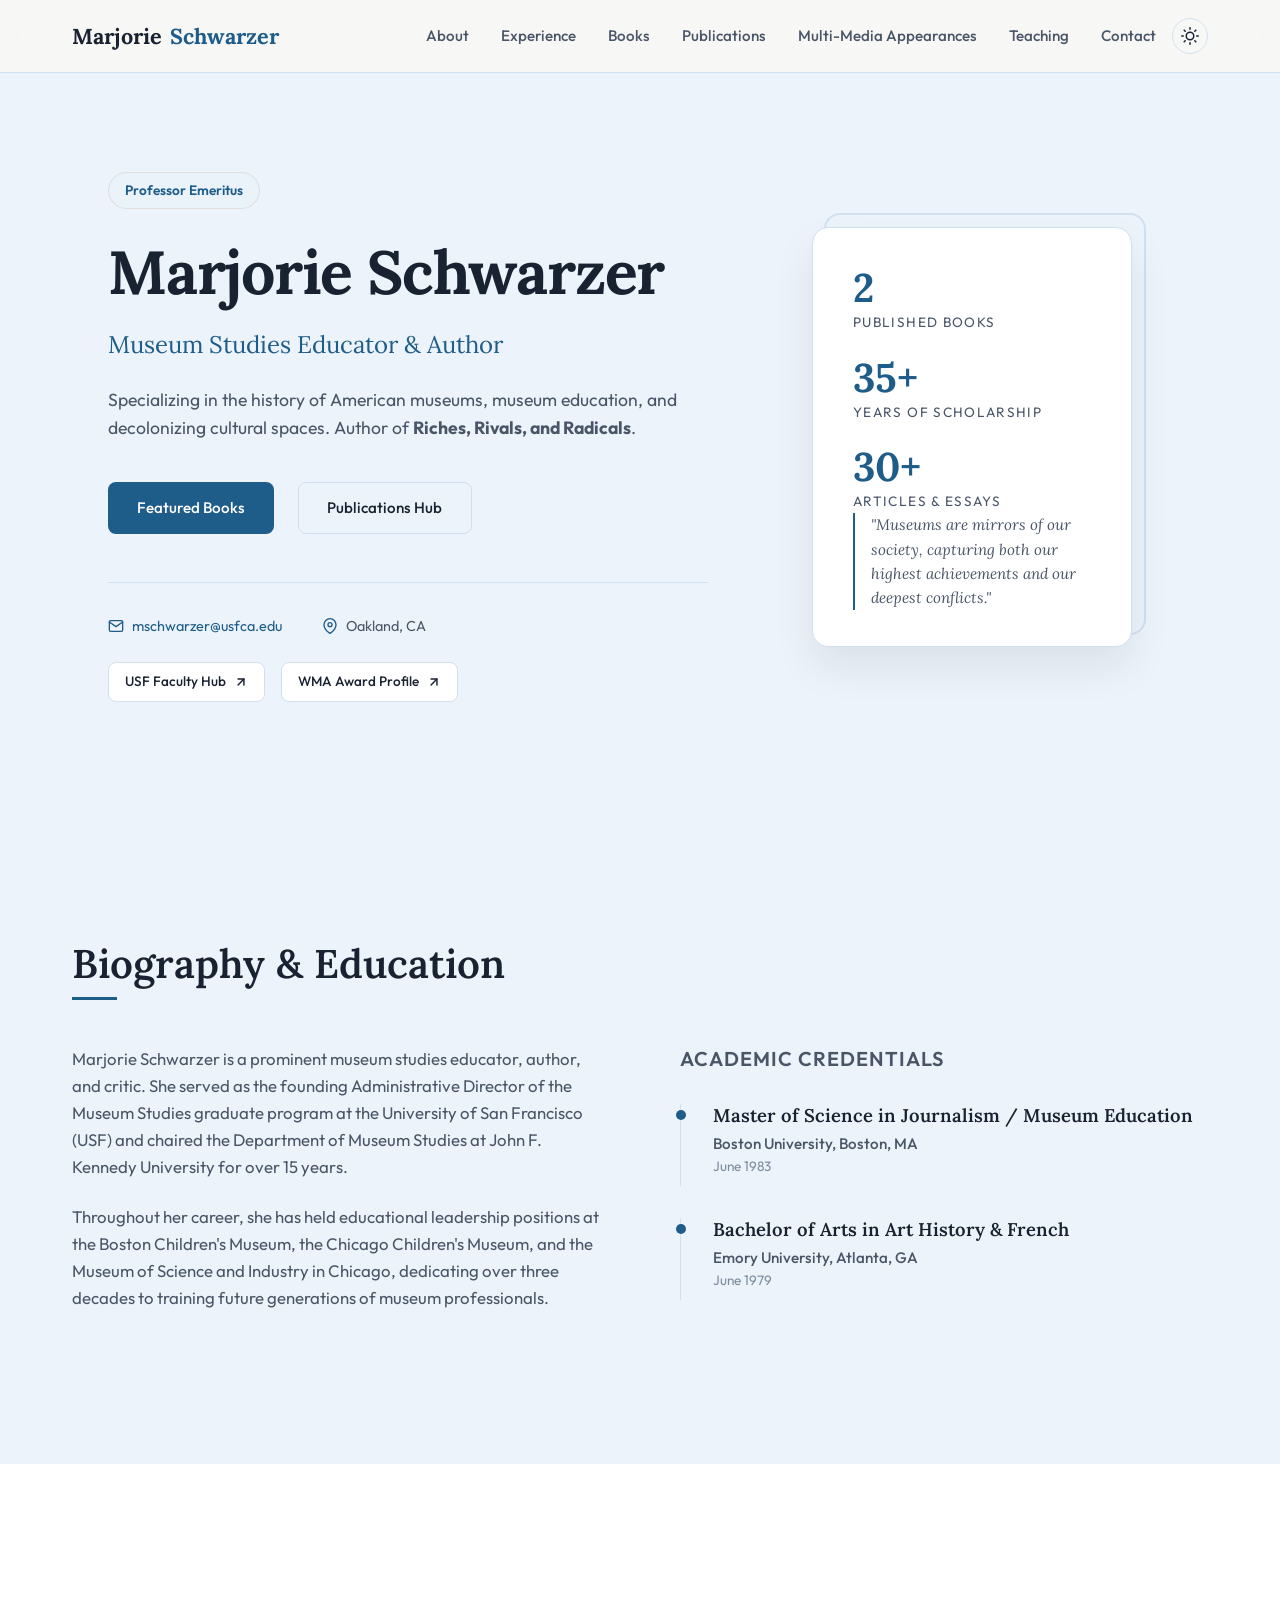
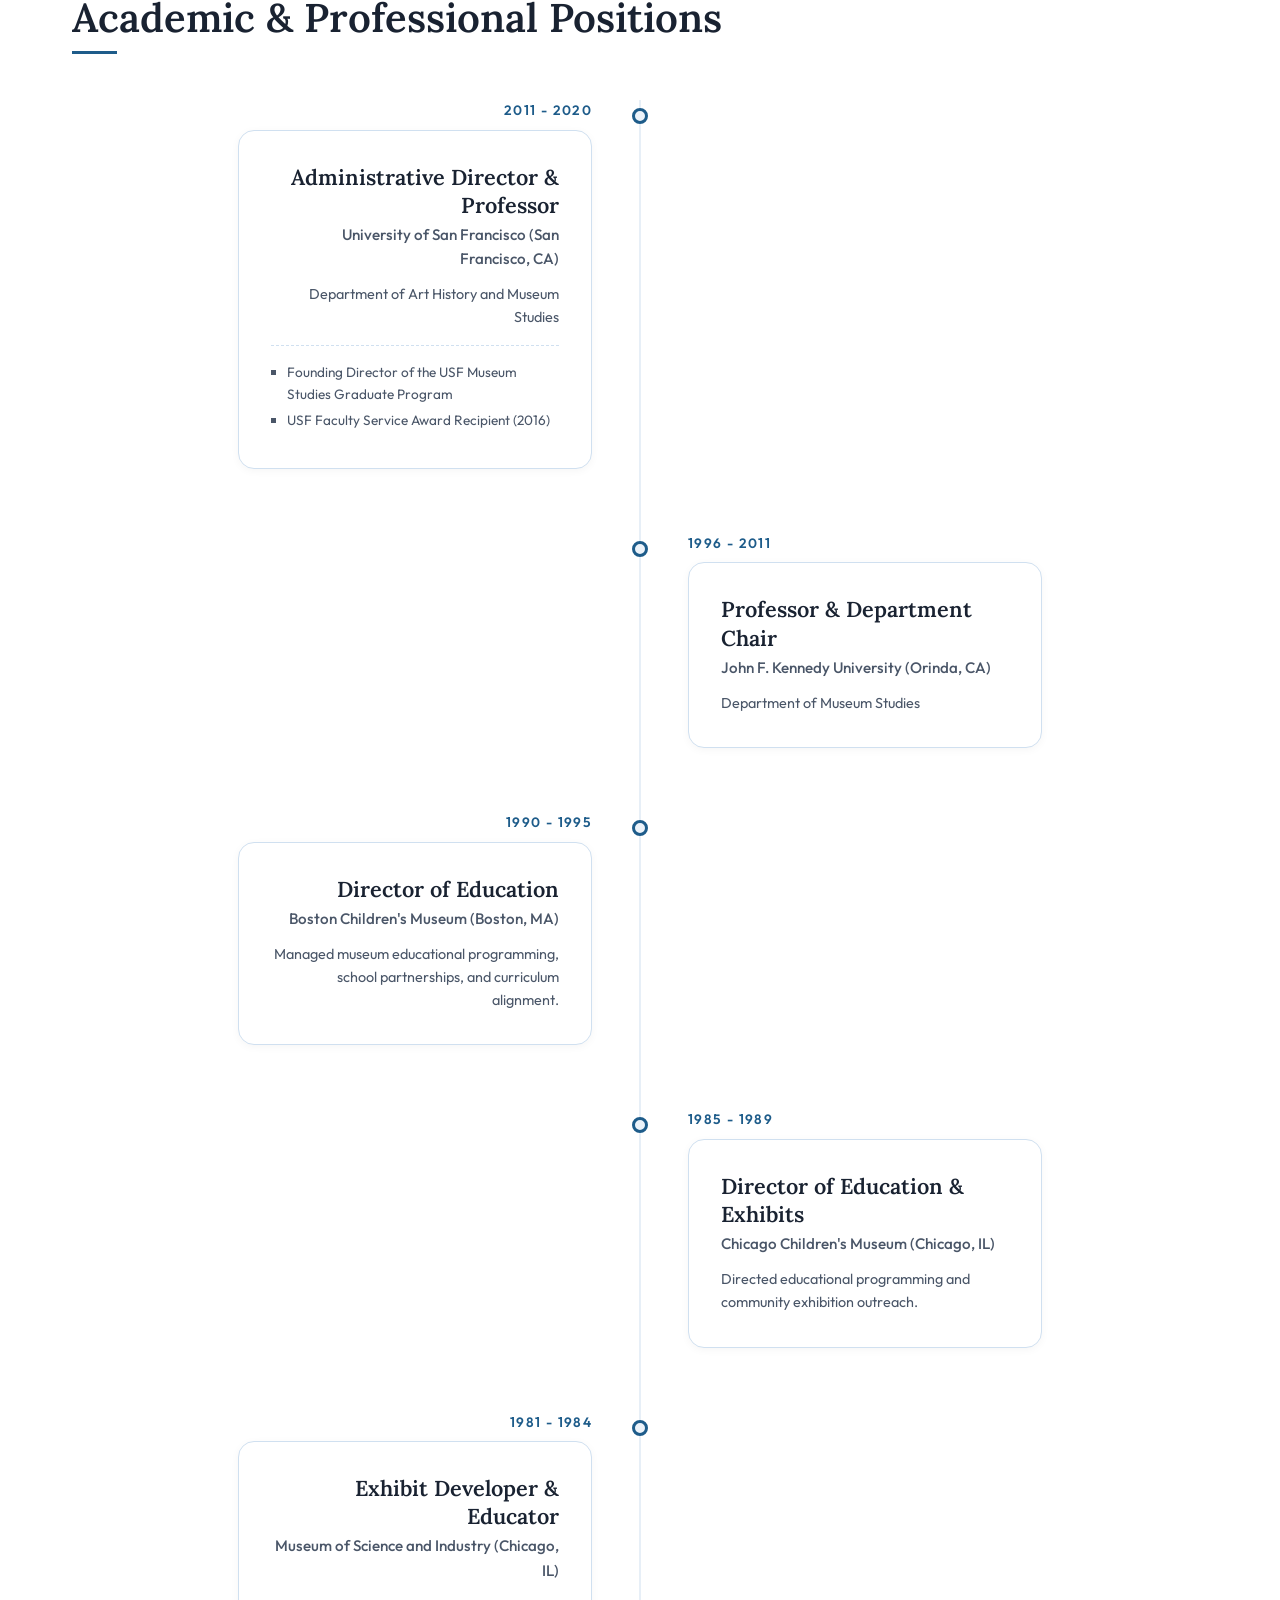
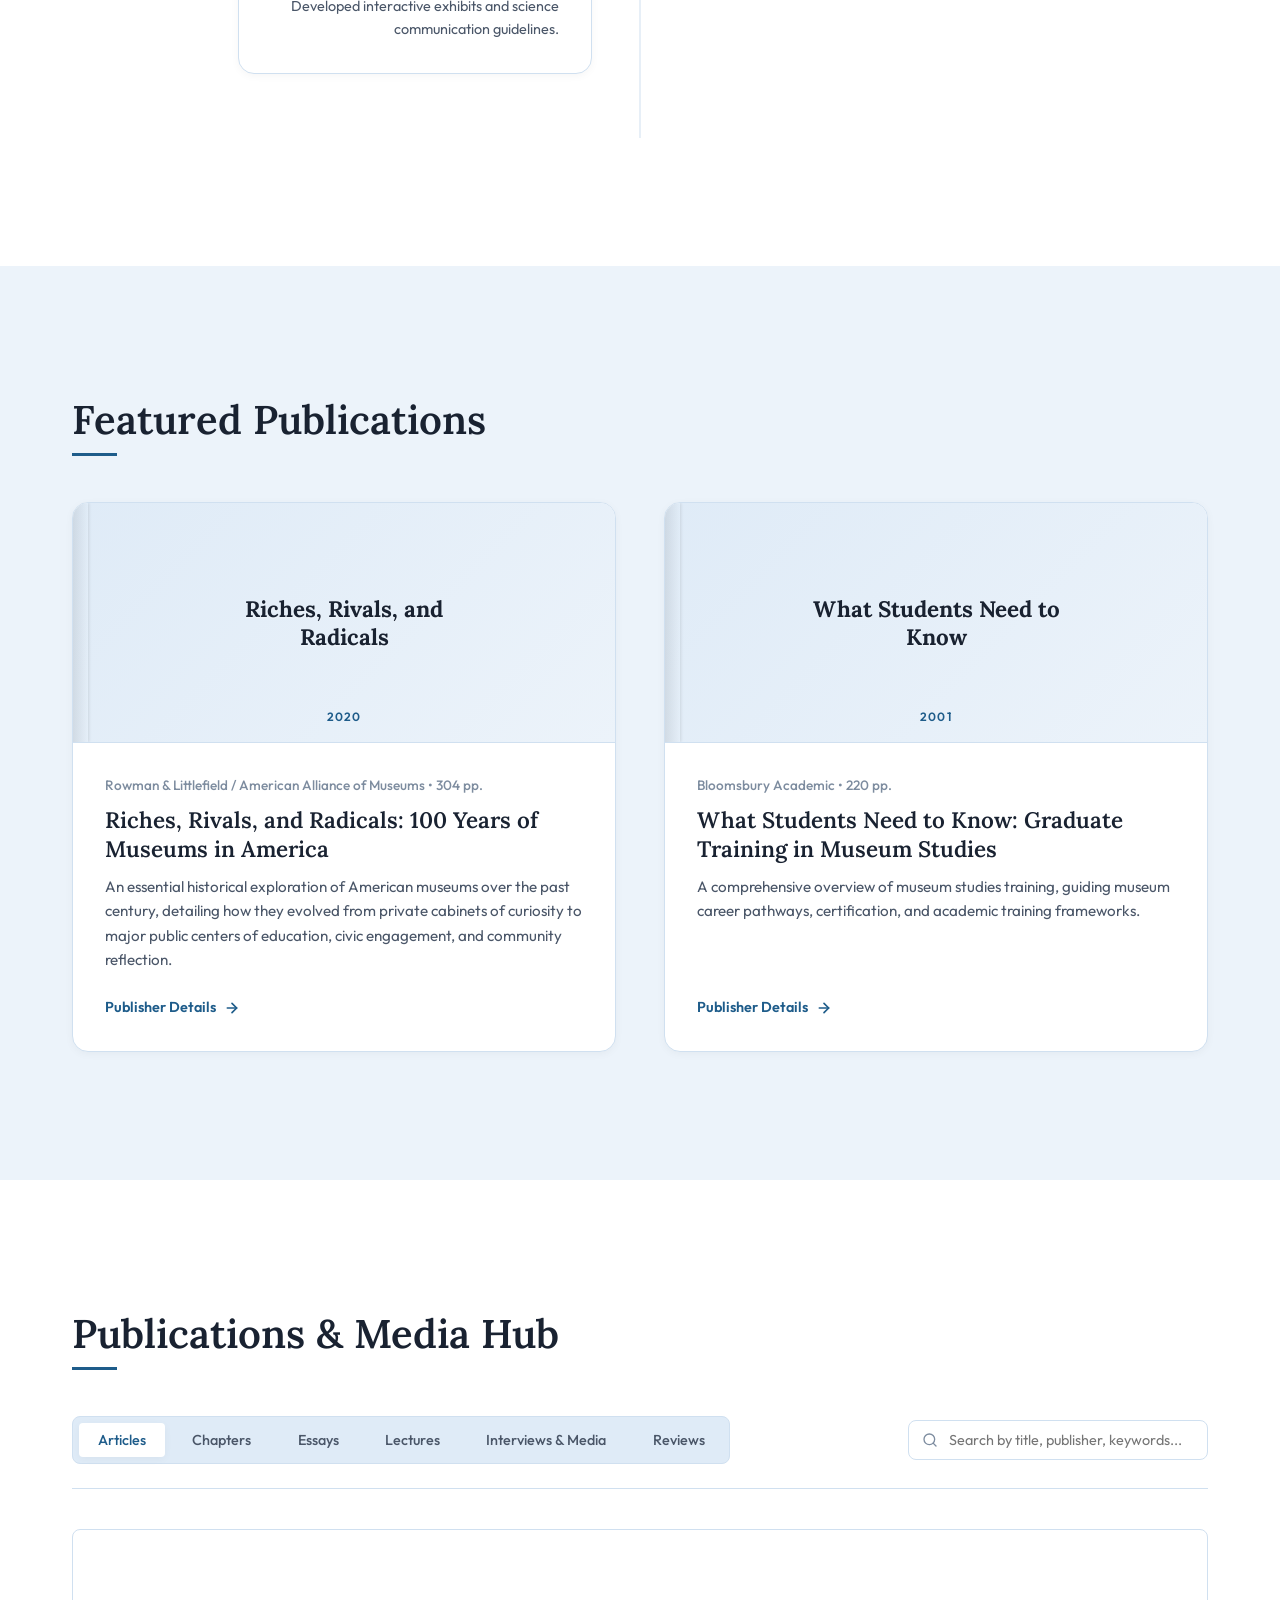
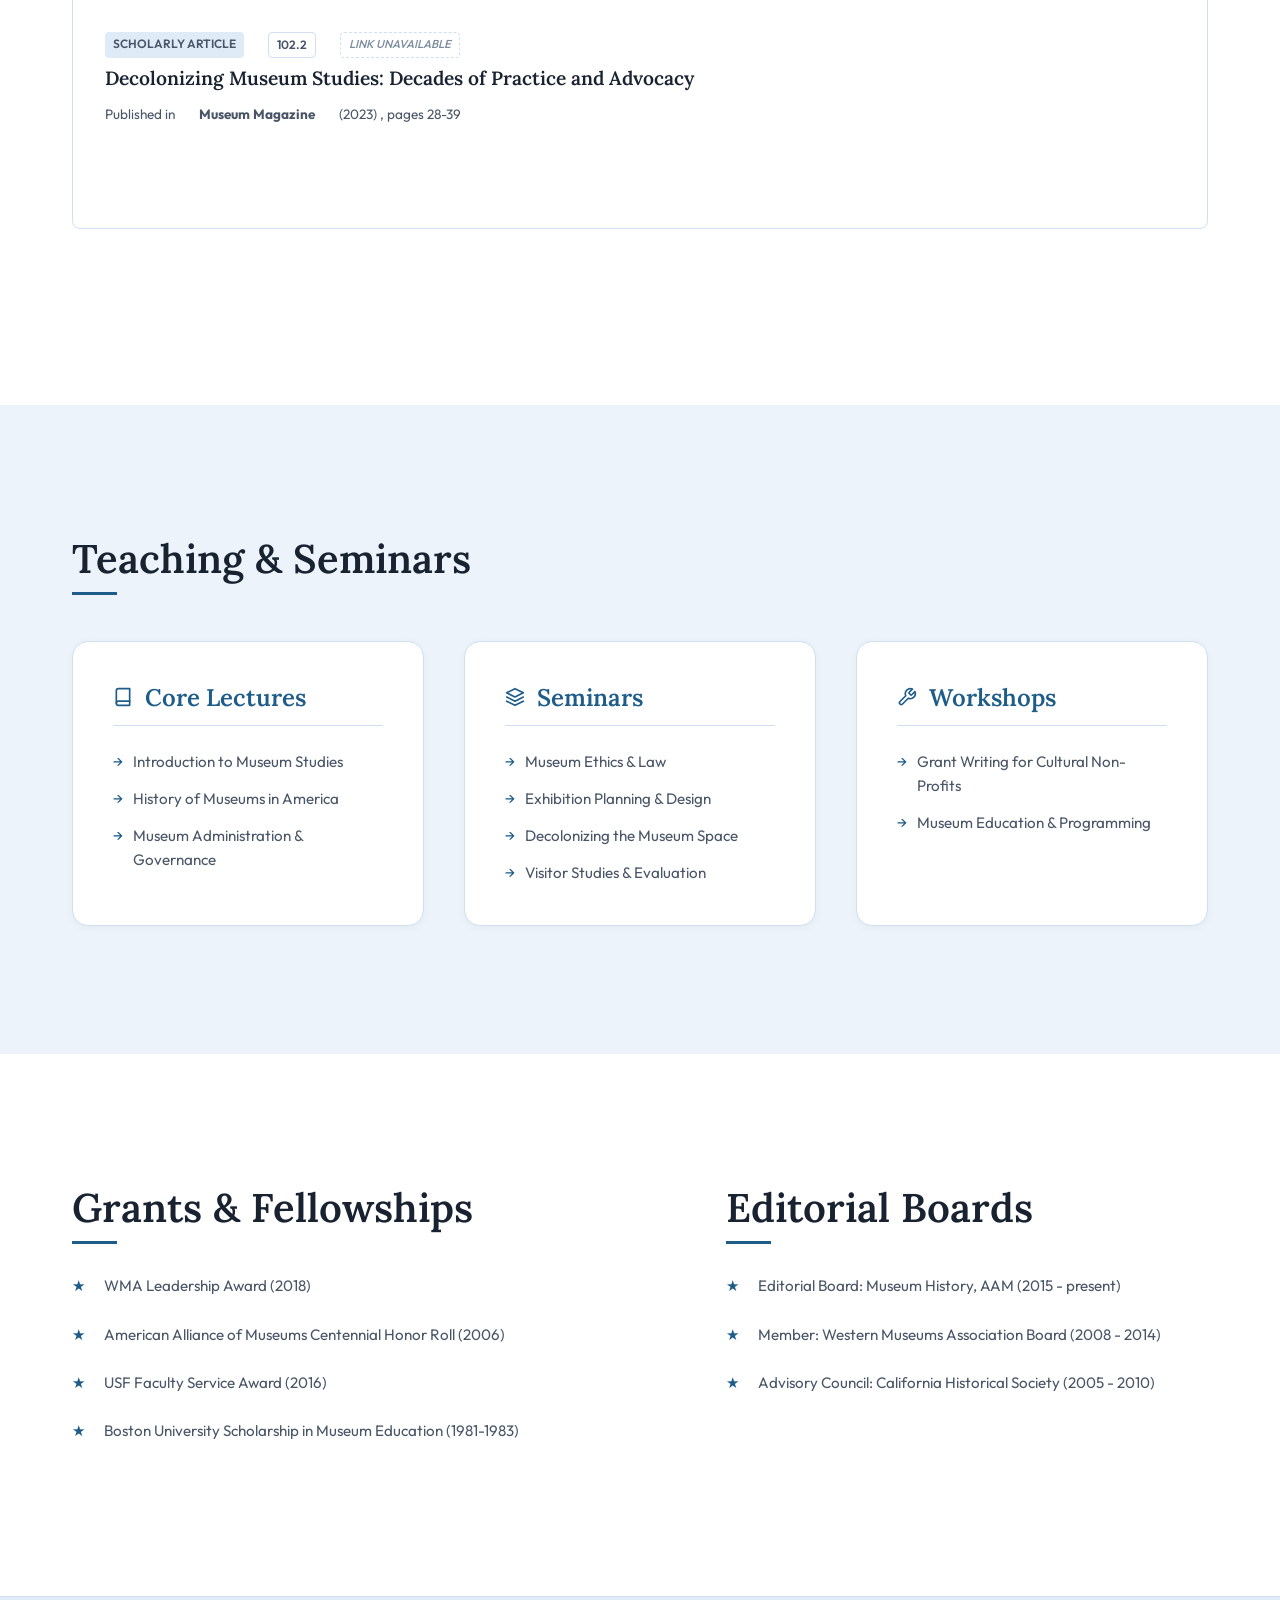
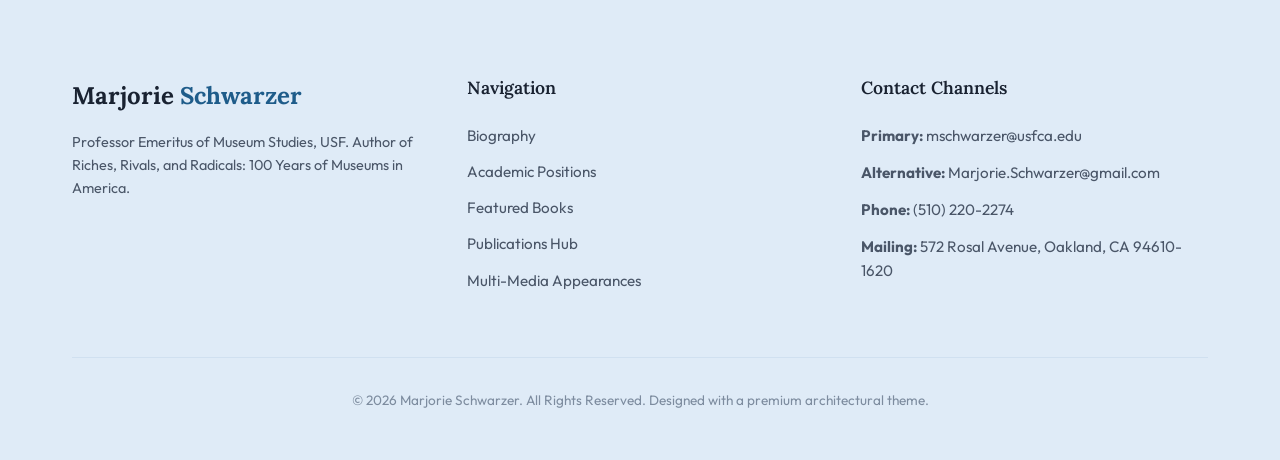
==== index.html @ b487ff0c "Add files via upload" ====
<!DOCTYPE html>
<html lang="en">
<head>
  
  <meta charset="UTF-8">
  <meta name="viewport" content="width=device-width, initial-scale=1.0">
  <title>Marjorie Schwarzer | Museum Studies Educator & Author</title>
  <meta name="description" content="Official portfolio website of Marjorie Schwarzer, Professor Emeritus of Museum Studies at the University of San Francisco (USF) and author of Riches, Rivals, and Radicals.">
  
  <!-- Google Fonts -->
  <link rel="preconnect" href="https://fonts.googleapis.com">
  <link rel="preconnect" href="https://fonts.gstatic.com" crossorigin>
  <link href="https://fonts.googleapis.com/css2?family=Lora:ital,wght@0,400..700;1,400..700&family=Outfit:wght@300;400;500;600;700&display=swap" rel="stylesheet">
  
  <!-- Custom Stylesheets -->
  
<style>

/* Premium Styling for Marjorie Schwarzer Portfolio */

:root {
  /* Colors - Default Premium Light Theme */
  --bg-primary: #ecf3fa; /* Soft powder blue */
  --bg-secondary: #ffffff;
  --bg-tertiary: #dfebf7; /* Soft slate/ice blue */
  
  --text-primary: #192231;
  --text-secondary: #4a5668;
  --text-tertiary: #7d8c9f;
  
  --accent-color: #1e5c8a; /* Premium ocean blue */ /* Warm architectural bronze/copper */
  --accent-hover: #15466a;
  --accent-light: #eaf2fa;
  
  --border-color: #d0e0f0;
  --shadow-sm: 0 2px 8px rgba(27, 31, 35, 0.04);
  --shadow-md: 0 10px 30px rgba(30, 92, 138, 0.06);
  --shadow-lg: 0 20px 40px rgba(27, 31, 35, 0.08);
  
  --font-serif: 'Lora', Georgia, serif;
  --font-sans: 'Outfit', -apple-system, BlinkMacSystemFont, "Segoe UI", Roboto, Helvetica, Arial, sans-serif;
  
  --transition: all 0.3s cubic-bezier(0.4, 0, 0.2, 1);
  --border-radius-sm: 8px;
  --border-radius-md: 16px;
  --border-radius-lg: 24px;
}

/* Dark Mode Variables Override */
[data-theme="dark"] {
  --bg-primary: #0f131a;
  --bg-secondary: #171d26;
  --bg-tertiary: #1f2733;
  
  --text-primary: #f1f3f5;
  --text-secondary: #a0aec0;
  --text-tertiary: #718096;
  
  --accent-color: #e5904c; /* Muted glowing bronze */
  --accent-hover: #f0a96d;
  --accent-light: #2b231d;
  
  --border-color: #2d3748;
  --shadow-sm: 0 2px 8px rgba(0, 0, 0, 0.2);
  --shadow-md: 0 10px 30px rgba(0, 0, 0, 0.3);
  --shadow-lg: 0 20px 40px rgba(0, 0, 0, 0.4);
}

/* Base resets & setup */
* {
  box-sizing: border-box;
  margin: 0;
  padding: 0;
}

html {
  scroll-behavior: smooth;
  font-size: 16px;
}

body {
  background-color: var(--bg-primary);
  color: var(--text-primary);
  font-family: var(--font-sans);
  line-height: 1.6;
  transition: background-color 0.4s, color 0.4s;
  overflow-x: hidden;
  -webkit-font-smoothing: antialiased;
}

a {
  color: var(--accent-color);
  text-decoration: none;
  transition: var(--transition);
}

a:hover {
  color: var(--accent-hover);
}

h1, h2, h3, h4 {
  font-family: var(--font-serif);
  font-weight: 600;
  line-height: 1.3;
}

/* Layout Utilities */
.container {
  max-width: 1200px;
  margin: 0 auto;
  padding: 0 2rem;
}

.section {
  padding: 8rem 0;
  position: relative;
}

.section:nth-child(even) {
  background-color: var(--bg-secondary);
}

.section-title {
  font-size: 2.5rem;
  margin-bottom: 3.5rem;
  position: relative;
  display: inline-block;
}

.section-title::after {
  content: '';
  position: absolute;
  left: 0;
  bottom: -10px;
  width: 45px;
  height: 3px;
  background-color: var(--accent-color);
}

/* Header & Navigation */
header {
  position: fixed;
  top: 0;
  left: 0;
  width: 100%;
  z-index: 100;
  background-color: rgba(250, 248, 245, 0.85);
  backdrop-filter: blur(12px);
  border-bottom: 1px solid var(--border-color);
  transition: var(--transition);
}

[data-theme="dark"] header {
  background-color: rgba(15, 19, 26, 0.85);
}

header.scrolled {
  padding: 0.5rem 0;
  box-shadow: var(--shadow-sm);
}

header .container {
  display: flex;
  justify-content: flex-end;
  align-items: center;
  height: 4.5rem;
}

/* Navigation logo or initials */
.header-brand {
  margin-right: auto;
  font-family: var(--font-serif);
  font-size: 1.35rem;
  font-weight: 700;
  color: var(--text-primary);
  display: flex;
  align-items: center;
  gap: 0.5rem;
}

.header-brand span {
  color: var(--accent-color);
}

.nav-links {
  display: flex;
  gap: 2rem;
  list-style: none;
  align-items: center;
}

.nav-links a {
  color: var(--text-secondary);
  font-weight: 500;
  font-size: 0.95rem;
  position: relative;
  padding: 0.25rem 0;
}

.nav-links a:hover,
.nav-links a.active {
  color: var(--text-primary);
}

.nav-links a::after {
  content: '';
  position: absolute;
  bottom: 0;
  left: 0;
  width: 0;
  height: 2px;
  background-color: var(--accent-color);
  transition: var(--transition);
}

.nav-links a:hover::after,
.nav-links a.active::after {
  width: 100%;
}

/* Theme Switcher Button */
.theme-toggle {
  background: none;
  border: 1px solid var(--border-color);
  color: var(--text-primary);
  cursor: pointer;
  padding: 0.5rem;
  border-radius: 50%;
  width: 2.25rem;
  height: 2.25rem;
  display: flex;
  align-items: center;
  justify-content: center;
  transition: var(--transition);
  margin-left: 1rem;
}

.theme-toggle:hover {
  background-color: var(--bg-tertiary);
  border-color: var(--accent-color);
}

/* Hero Section */
.hero {
  padding: 10rem 0 6rem;
  display: flex;
  align-items: center;
  min-height: 90vh;
  position: relative;
}

.hero-grid {
  display: grid;
  grid-template-columns: 1.2fr 0.8fr;
  gap: 4rem;
  align-items: center;
}

.hero-content {
  animation: fadeInUp 0.8s ease-out;
}

.hero-badge {
  display: inline-block;
  padding: 0.4rem 1rem;
  background-color: var(--accent-light);
  color: var(--accent-color);
  border-radius: 30px;
  font-size: 0.85rem;
  font-weight: 600;
  margin-bottom: 1.5rem;
  border: 1px solid rgba(177, 109, 51, 0.15);
}

.hero-title {
  font-size: 3.8rem;
  color: var(--text-primary);
  margin-bottom: 1rem;
  font-weight: 700;
  letter-spacing: -0.02em;
}

.hero-subtitle {
  font-size: 1.5rem;
  font-family: var(--font-serif);
  color: var(--accent-color);
  margin-bottom: 1.5rem;
  line-height: 1.4;
}

.hero-text {
  font-size: 1.1rem;
  color: var(--text-secondary);
  margin-bottom: 2.5rem;
  max-width: 600px;
}

.hero-buttons {
  display: flex;
  gap: 1.5rem;
  margin-bottom: 3rem;
}

.btn {
  display: inline-flex;
  align-items: center;
  justify-content: center;
  padding: 0.8rem 1.8rem;
  border-radius: var(--border-radius-sm);
  font-weight: 500;
  transition: var(--transition);
  cursor: pointer;
  font-size: 0.95rem;
}

.btn-primary {
  background-color: var(--accent-color);
  color: #ffffff;
  border: none;
}

.btn-primary:hover {
  background-color: var(--accent-hover);
  color: #ffffff;
  transform: translateY(-2px);
  box-shadow: 0 4px 12px rgba(30, 92, 138, 0.2);
}

.btn-secondary {
  background-color: transparent;
  color: var(--text-primary);
  border: 1px solid var(--border-color);
}

.btn-secondary:hover {
  background-color: var(--bg-tertiary);
  transform: translateY(-2px);
}

.hero-meta {
  display: flex;
  flex-wrap: wrap;
  gap: 1.5rem 2.5rem;
  padding-top: 2rem;
  border-top: 1px solid var(--border-color);
}

.meta-item {
  display: flex;
  align-items: center;
  gap: 0.5rem;
  color: var(--text-secondary);
  font-size: 0.9rem;
}

.meta-item svg {
  color: var(--accent-color);
}

/* Profile Visual Card in Hero */
.hero-visual {
  display: flex;
  justify-content: center;
  animation: fadeIn 1s ease-out;
}

.visual-card {
  position: relative;
  width: 320px;
  height: 420px;
  background-color: var(--bg-secondary);
  border-radius: var(--border-radius-md);
  border: 1px solid var(--border-color);
  box-shadow: var(--shadow-lg);
  padding: 2.5rem;
  display: flex;
  flex-direction: column;
  justify-content: space-between;
}

.visual-card::before {
  content: '';
  position: absolute;
  top: -15px;
  right: -15px;
  width: 100%;
  height: 100%;
  border: 2px solid var(--border-color);
  border-radius: var(--border-radius-md);
  z-index: -1;
  transition: var(--transition);
}

.visual-card:hover::before {
  top: -8px;
  right: -8px;
  border-color: var(--accent-color);
}

.visual-stats {
  display: flex;
  flex-direction: column;
  gap: 1.5rem;
}

.stat-box {
  display: flex;
  flex-direction: column;
}

.stat-num {
  font-size: 2.5rem;
  font-family: var(--font-serif);
  font-weight: 700;
  color: var(--accent-color);
  line-height: 1;
}

.stat-label {
  font-size: 0.85rem;
  text-transform: uppercase;
  letter-spacing: 0.1em;
  color: var(--text-secondary);
  margin-top: 0.25rem;
}

.visual-quote {
  font-family: var(--font-serif);
  font-style: italic;
  color: var(--text-secondary);
  border-left: 2px solid var(--accent-color);
  padding-left: 1rem;
  font-size: 0.95rem;
}

/* About / Stats Grid */
.about-grid {
  display: grid;
  grid-template-columns: 1fr 1fr;
  gap: 5rem;
}

.about-text p {
  color: var(--text-secondary);
  font-size: 1.05rem;
  margin-bottom: 1.5rem;
}

.education-list {
  display: flex;
  flex-direction: column;
  gap: 2rem;
}

.edu-item {
  position: relative;
  padding-left: 2rem;
  border-left: 1px solid var(--border-color);
}

.edu-item::before {
  content: '';
  position: absolute;
  left: -5px;
  top: 6px;
  width: 10px;
  height: 10px;
  border-radius: 50%;
  background-color: var(--accent-color);
}

.edu-degree {
  font-family: var(--font-serif);
  font-size: 1.15rem;
  font-weight: 600;
  color: var(--text-primary);
  margin-bottom: 0.25rem;
}

.edu-inst {
  font-weight: 500;
  color: var(--text-secondary);
  font-size: 0.95rem;
}

.edu-date {
  font-size: 0.85rem;
  color: var(--text-tertiary);
  margin-bottom: 0.5rem;
}

.edu-detail {
  font-size: 0.9rem;
  color: var(--text-secondary);
  font-style: italic;
}

/* Experience / Timeline Section */
.timeline {
  position: relative;
  max-width: 900px;
  margin: 0 auto;
}

.timeline::before {
  content: '';
  position: absolute;
  left: 50%;
  top: 0;
  width: 1px;
  height: 100%;
  background-color: var(--border-color);
  transform: translateX(-50%);
}

.timeline-item {
  position: relative;
  width: 50%;
  padding: 0 3rem 4rem;
  box-sizing: border-box;
}

.timeline-item:nth-child(odd) {
  left: 0;
  text-align: right;
}

.timeline-item:nth-child(even) {
  left: 50%;
}

.timeline-dot {
  position: absolute;
  left: 100%;
  top: 8px;
  width: 16px;
  height: 16px;
  border-radius: 50%;
  background-color: var(--bg-primary);
  border: 3px solid var(--accent-color);
  transform: translateX(-50%);
  z-index: 10;
}

.timeline-item:nth-child(even) .timeline-dot {
  left: 0;
}

.timeline-item:hover .timeline-dot {
  background-color: var(--accent-color);
  transform: translateX(-50%) scale(1.25);
  transition: var(--transition);
}

.timeline-date {
  font-size: 0.85rem;
  font-weight: 600;
  text-transform: uppercase;
  letter-spacing: 0.1em;
  color: var(--accent-color);
  margin-bottom: 0.5rem;
}

.timeline-content {
  background-color: var(--bg-secondary);
  padding: 2rem;
  border-radius: var(--border-radius-md);
  border: 1px solid var(--border-color);
  box-shadow: var(--shadow-sm);
  transition: var(--transition);
}

.timeline-content:hover {
  transform: translateY(-5px);
  box-shadow: var(--shadow-md);
  border-color: var(--accent-color);
}

.timeline-title {
  font-size: 1.35rem;
  font-weight: 600;
  color: var(--text-primary);
  margin-bottom: 0.25rem;
}

.timeline-sub {
  color: var(--text-secondary);
  font-weight: 500;
  font-size: 0.95rem;
  margin-bottom: 0.75rem;
}

.timeline-desc {
  font-size: 0.9rem;
  color: var(--text-secondary);
}

.timeline-admin {
  margin-top: 1rem;
  padding-top: 1rem;
  border-top: 1px dashed var(--border-color);
  font-size: 0.85rem;
  color: var(--text-secondary);
  text-align: left;
}

.timeline-admin li {
  margin-bottom: 0.25rem;
  list-style-type: square;
  margin-left: 1rem;
}

/* Books Grid */
.books-grid {
  display: grid;
  grid-template-columns: repeat(auto-fit, minmax(320px, 1fr));
  gap: 3rem;
}

.book-card {
  background-color: var(--bg-secondary);
  border-radius: var(--border-radius-md);
  border: 1px solid var(--border-color);
  box-shadow: var(--shadow-sm);
  overflow: hidden;
  display: flex;
  flex-direction: column;
  transition: var(--transition);
}

.book-card:hover {
  transform: translateY(-8px);
  box-shadow: var(--shadow-lg);
  border-color: var(--accent-color);
}

.book-cover-mock {
  height: 240px;
  background: linear-gradient(135deg, var(--bg-tertiary) 0%, var(--bg-primary) 100%);
  position: relative;
  display: flex;
  align-items: center;
  justify-content: center;
  padding: 2rem;
  border-bottom: 1px solid var(--border-color);
  overflow: hidden;
}

.book-cover-mock::after {
  content: '';
  position: absolute;
  top: 0;
  left: 0;
  width: 15px;
  height: 100%;
  background: linear-gradient(to right, rgba(0,0,0,0.08) 0%, rgba(255,255,255,0.05) 100%);
  box-shadow: 1px 0 3px rgba(0,0,0,0.1);
  z-index: 2;
}

.book-cover-title {
  font-family: var(--font-serif);
  font-size: 1.4rem;
  text-align: center;
  font-weight: 700;
  color: var(--text-primary);
  line-height: 1.25;
  text-shadow: 0 1px 2px rgba(255,255,255,0.5);
  max-width: 250px;
}

.book-cover-tag {
  position: absolute;
  bottom: 1rem;
  font-size: 0.75rem;
  text-transform: uppercase;
  letter-spacing: 0.1em;
  color: var(--accent-color);
  font-weight: 600;
}

.book-info {
  padding: 2rem;
  display: flex;
  flex-direction: column;
  flex-grow: 1;
}

.book-meta {
  font-size: 0.85rem;
  color: var(--text-tertiary);
  margin-bottom: 0.5rem;
  font-weight: 500;
}

.book-title {
  font-size: 1.4rem;
  margin-bottom: 0.75rem;
  color: var(--text-primary);
}

.book-desc {
  font-size: 0.95rem;
  color: var(--text-secondary);
  margin-bottom: 1.5rem;
  flex-grow: 1;
}

.book-link {
  display: inline-flex;
  align-items: center;
  gap: 0.5rem;
  font-weight: 600;
  font-size: 0.9rem;
  color: var(--accent-color);
  margin-top: auto;
}

.book-link:hover {
  gap: 0.75rem;
}

/* Publications & Media Hub (Tabs Component) */
.hub-controls {
  display: flex;
  justify-content: space-between;
  align-items: center;
  flex-wrap: wrap;
  gap: 1.5rem;
  margin-bottom: 2.5rem;
  padding-bottom: 1.5rem;
  border-bottom: 1px solid var(--border-color);
}

.tabs-list {
  display: flex;
  gap: 0.5rem;
  list-style: none;
  background-color: var(--bg-tertiary);
  padding: 0.35rem;
  border-radius: var(--border-radius-sm);
  border: 1px solid var(--border-color);
}

.tab-btn {
  background: none;
  border: none;
  font-family: var(--font-sans);
  font-weight: 500;
  font-size: 0.9rem;
  padding: 0.5rem 1.2rem;
  border-radius: calc(var(--border-radius-sm) - 4px);
  cursor: pointer;
  color: var(--text-secondary);
  transition: var(--transition);
}

.tab-btn:hover {
  color: var(--text-primary);
}

.tab-btn.active {
  background-color: var(--bg-secondary);
  color: var(--accent-color);
  box-shadow: var(--shadow-sm);
}

.search-box {
  position: relative;
  min-width: 300px;
}

.search-input {
  width: 100%;
  padding: 0.6rem 1rem 0.6rem 2.5rem;
  border-radius: var(--border-radius-sm);
  border: 1px solid var(--border-color);
  background-color: var(--bg-secondary);
  color: var(--text-primary);
  font-family: var(--font-sans);
  font-size: 0.9rem;
  transition: var(--transition);
}

.search-input:focus {
  outline: none;
  border-color: var(--accent-color);
  box-shadow: 0 0 0 3px rgba(177, 109, 51, 0.1);
}

.search-icon {
  position: absolute;
  left: 0.9rem;
  top: 50%;
  transform: translateY(-50%);
  color: var(--text-tertiary);
  pointer-events: none;
}

/* Tab contents and dynamic render grid */
.hub-grid {
  display: grid;
  grid-template-columns: 1fr;
  gap: 1.5rem;
  min-height: 300px;
}

.item-row {
  background-color: var(--bg-secondary);
  border: 1px solid var(--border-color);
  border-radius: var(--border-radius-sm);
  padding: 1.75rem 2rem;
  display: flex;
  justify-content: space-between;
  align-items: center;
  gap: 2rem;
  transition: var(--transition);
}

.item-row:hover {
  border-color: var(--accent-color);
  transform: translateX(4px);
  box-shadow: var(--shadow-sm);
}

.item-main {
  flex-grow: 1;
}

.item-title-link {
  font-family: var(--font-serif);
  font-size: 1.2rem;
  font-weight: 600;
  color: var(--text-primary);
  margin-bottom: 0.5rem;
  display: inline-flex;
  align-items: center;
  gap: 0.5rem;
  line-height: 1.35;
}

.item-title-link:hover {
  color: var(--accent-color);
}

.item-meta {
  display: flex;
  flex-wrap: wrap;
  gap: 0.75rem 1.5rem;
  font-size: 0.85rem;
  color: var(--text-secondary);
}

.item-tag {
  padding: 0.15rem 0.5rem;
  background-color: var(--bg-tertiary);
  border-radius: 4px;
  font-size: 0.75rem;
  font-weight: 600;
  color: var(--text-secondary);
  text-transform: uppercase;
}

.item-link-btn {
  border: 1px solid var(--border-color);
  background-color: var(--bg-primary);
  color: var(--text-secondary);
  width: 2.5rem;
  height: 2.5rem;
  border-radius: 50%;
  display: flex;
  align-items: center;
  justify-content: center;
  transition: var(--transition);
  flex-shrink: 0;
}

.item-row:hover .item-link-btn {
  background-color: var(--accent-color);
  border-color: var(--accent-color);
  color: #ffffff;
  transform: rotate(-45deg);
}

.no-results {
  text-align: center;
  padding: 4rem 2rem;
  color: var(--text-secondary);
  font-family: var(--font-serif);
  font-size: 1.2rem;
}

/* Load More Container */
.load-more-container {
  display: flex;
  justify-content: center;
  margin-top: 3rem;
}

/* Courses Section */
.courses-container {
  display: grid;
  grid-template-columns: repeat(auto-fit, minmax(300px, 1fr));
  gap: 2.5rem;
}

.course-card {
  background-color: var(--bg-secondary);
  border: 1px solid var(--border-color);
  border-radius: var(--border-radius-md);
  padding: 2.5rem;
  box-shadow: var(--shadow-sm);
}

.course-card-title {
  font-family: var(--font-serif);
  font-size: 1.5rem;
  color: var(--accent-color);
  margin-bottom: 1.5rem;
  display: flex;
  align-items: center;
  gap: 0.75rem;
  padding-bottom: 0.75rem;
  border-bottom: 1px solid var(--border-color);
}

.course-list {
  list-style: none;
  display: flex;
  flex-direction: column;
  gap: 0.8rem;
}

.course-list li {
  font-size: 0.95rem;
  color: var(--text-secondary);
  position: relative;
  padding-left: 1.25rem;
}

.course-list li::before {
  content: '→';
  position: absolute;
  left: 0;
  color: var(--accent-color);
}

/* Community & Fellowships Section */
.misc-grid {
  display: grid;
  grid-template-columns: 1.1fr 0.9fr;
  gap: 4rem;
}

.fellowship-item {
  position: relative;
  padding-left: 2rem;
  margin-bottom: 1.5rem;
  color: var(--text-secondary);
  font-size: 0.95rem;
}

.fellowship-item::before {
  content: '★';
  position: absolute;
  left: 0;
  color: var(--accent-color);
}

/* Contact Footer */
footer {
  background-color: var(--bg-tertiary);
  color: var(--text-primary);
  padding: 5rem 0 3rem;
  border-top: 1px solid var(--border-color);
  font-size: 0.95rem;
  transition: var(--transition);
}

.footer-grid {
  display: grid;
  grid-template-columns: repeat(auto-fit, minmax(250px, 1fr));
  gap: 3rem;
  margin-bottom: 4rem;
}

.footer-brand {
  font-family: var(--font-serif);
  font-size: 1.5rem;
  font-weight: 700;
  margin-bottom: 1rem;
}

.footer-brand span {
  color: var(--accent-color);
}

.footer-desc {
  color: var(--text-secondary);
  font-size: 0.9rem;
}

.footer-title {
  font-size: 1.1rem;
  font-weight: 600;
  margin-bottom: 1.5rem;
  position: relative;
}

.footer-links {
  list-style: none;
  display: flex;
  flex-direction: column;
  gap: 0.75rem;
}

.footer-links a {
  color: var(--text-secondary);
}

.footer-links a:hover {
  color: var(--accent-color);
}

.footer-contact-info {
  display: flex;
  flex-direction: column;
  gap: 0.8rem;
  color: var(--text-secondary);
}

.footer-contact-info a {
  color: var(--text-secondary);
}

.footer-contact-info a:hover {
  color: var(--accent-color);
}

.footer-bottom {
  text-align: center;
  padding-top: 2rem;
  border-top: 1px solid var(--border-color);
  color: var(--text-tertiary);
  font-size: 0.85rem;
}

/* Animations */
@keyframes fadeInUp {
  from {
    opacity: 0;
    transform: translateY(20px);
  }
  to {
    opacity: 1;
    transform: translateY(0);
  }
}

@keyframes fadeIn {
  from { opacity: 0; }
  to { opacity: 1; }
}

/* Responsive Breakpoints */
@media (max-width: 1024px) {
  html {
    font-size: 15px;
  }
  
  .hero-grid {
    grid-template-columns: 1fr;
    gap: 4rem;
    text-align: center;
  }
  
  .hero-visual {
    order: -1;
  }
  
  .hero-buttons {
    justify-content: center;
  }
  
  .hero-meta {
    justify-content: center;
  }
  
  .about-grid {
    grid-template-columns: 1fr;
    gap: 3rem;
  }
  
  .misc-grid {
    grid-template-columns: 1fr;
    gap: 3rem;
  }
}

@media (max-width: 768px) {
  .section {
    padding: 5rem 0;
  }
  
  .section-title {
    font-size: 2.2rem;
  }
  
  .hero-title {
    font-size: 2.8rem;
  }
  
  /* Timeline to single column */
  .timeline::before {
    left: 20px;
  }
  
  .timeline-item {
    width: 100%;
    padding-left: 45px;
    padding-right: 0;
    text-align: left !important;
  }
  
  .timeline-dot {
    left: 20px !important;
  }
  
  .hub-controls {
    flex-direction: column;
    align-items: stretch;
  }
  
  .tabs-list {
    overflow-x: auto;
    white-space: nowrap;
    padding: 0.5rem;
  }
  
  .search-box {
    width: 100%;
  }
}


@media (max-width: 1024px) {
  header .container {
    height: auto;
    padding: 1rem 2rem;
    flex-wrap: wrap;
    gap: 1rem;
    justify-content: center;
  }
  
  .header-brand {
    margin-right: 0;
    width: 100%;
    justify-content: center;
  }
  
  .nav-links {
    gap: 1.5rem;
    flex-wrap: wrap;
    justify-content: center;
  }
}

@media (max-width: 768px) {
  .nav-links {
    gap: 1rem;
    font-size: 0.9rem;
  }
}

</style>
</head>
<body>

  <!-- Navigation Header -->
  <header id="main-header">
    <div class="container">
      <a href="#hero" class="header-brand">
        Marjorie <span>Schwarzer</span>
      </a>
      <nav aria-label="Main Navigation">
        <ul class="nav-links">
          <li><a href="#about" class="nav-link">About</a></li>
          <li><a href="#experience" class="nav-link">Experience</a></li>
          <li><a href="#books" class="nav-link">Books</a></li>
          <li><a href="#publications-hub" class="nav-link" id="nav-pubs-link">Publications</a></li>
          <li><a href="#publications-hub" class="nav-link" id="nav-media-link">Multi-Media Appearances</a></li>
          <li><a href="#courses" class="nav-link">Teaching</a></li>
          <li><a href="#contact" class="nav-link">Contact</a></li>
        </ul>
      </nav>
      <button class="theme-toggle" id="theme-btn" aria-label="Toggle Dark/Light Mode">
        <!-- Sun Icon -->
        <svg class="sun-icon" xmlns="http://www.w3.org/2000/svg" width="18" height="18" viewBox="0 0 24 24" fill="none" stroke="currentColor" stroke-width="2" stroke-linecap="round" stroke-linejoin="round">
          <circle cx="12" cy="12" r="5"></circle>
          <line x1="12" y1="1" x2="12" y2="3"></line>
          <line x1="12" y1="21" x2="12" y2="23"></line>
          <line x1="4.22" y1="4.22" x2="5.64" y2="5.64"></line>
          <line x1="18.36" y1="18.36" x2="19.78" y2="19.78"></line>
          <line x1="1" y1="12" x2="3" y2="12"></line>
          <line x1="21" y1="12" x2="23" y2="12"></line>
          <line x1="4.22" y1="19.78" x2="5.64" y2="18.36"></line>
          <line x1="18.36" y1="5.64" x2="19.78" y2="4.22"></line>
        </svg>
      </button>
    </div>
  </header>

  <!-- Hero Section -->
  <section id="hero" class="hero">
    <div class="container">
      <div class="hero-grid">
        <div class="hero-content">
          <span class="hero-badge">Professor Emeritus</span>
          <h1 class="hero-title" id="author-name">Marjorie Schwarzer</h1>
          <p class="hero-subtitle">Museum Studies Educator & Author</p>
          <p class="hero-text">
            Specializing in the history of American museums, museum education, and decolonizing cultural spaces. Author of <strong>Riches, Rivals, and Radicals</strong>.
          </p>
          <div class="hero-buttons">
            <a href="#books" class="btn btn-primary">Featured Books</a>
            <a href="#publications-hub" class="btn btn-secondary">Publications Hub</a>
          </div>
          <div class="hero-meta">
            <div class="meta-item">
              <svg xmlns="http://www.w3.org/2000/svg" width="16" height="16" viewBox="0 0 24 24" fill="none" stroke="currentColor" stroke-width="2" stroke-linecap="round" stroke-linejoin="round"><path d="M4 4h16c1.1 0 2 .9 2 2v12c0 1.1-.9 2-2 2H4c-1.1 0-2-.9-2-2V6c0-1.1.9-2 2-2z"></path><polyline points="22,6 12,13 2,6"></polyline></svg>
              <a href="mailto:mschwarzer@usfca.edu">mschwarzer@usfca.edu</a>
            </div>
            <div class="meta-item">
              <svg xmlns="http://www.w3.org/2000/svg" width="16" height="16" viewBox="0 0 24 24" fill="none" stroke="currentColor" stroke-width="2" stroke-linecap="round" stroke-linejoin="round"><path d="M21 10c0 7-9 13-9 13s-9-6-9-13a9 9 0 0 1 18 0z"></path><circle cx="12" cy="10" r="3"></circle></svg>
              <span>Oakland, CA</span>
            </div>
          </div>
          <div class="hero-profiles" id="hero-profiles-container" style="margin-top: 1.5rem; display: flex; gap: 1rem; flex-wrap: wrap;">
            <!-- Rendered by JavaScript -->
          </div>
        </div>
        <div class="hero-visual">
          <div class="visual-card">
            <div class="visual-stats">
              <div class="stat-box">
                <span class="stat-num" id="books-count">2</span>
                <span class="stat-label">Published Books</span>
              </div>
              <div class="stat-box">
                <span class="stat-num" id="years-count">35+</span>
                <span class="stat-label">Years of Scholarship</span>
              </div>
              <div class="stat-box">
                <span class="stat-num" id="articles-count">30+</span>
                <span class="stat-label">Articles & Essays</span>
              </div>
            </div>
            <p class="visual-quote">
              "Museums are mirrors of our society, capturing both our highest achievements and our deepest conflicts."
            </p>
          </div>
        </div>
      </div>
    </div>
  </section>

  <!-- About & Education Section -->
  <section id="about" class="section">
    <div class="container">
      <h2 class="section-title">Biography & Education</h2>
      <div class="about-grid">
        <div class="about-text">
          <p id="bio-paragraph">
             Marjorie Schwarzer is a prominent museum studies educator, author, and critic. She served as the founding Administrative Director of the Museum Studies graduate program at the University of San Francisco (USF) and chaired the Department of Museum Studies at John F. Kennedy University for over 15 years.
          </p>
          <p>
            Throughout her career, she has held educational leadership positions at the Boston Children's Museum, the Chicago Children's Museum, and the Museum of Science and Industry in Chicago, dedicating over three decades to training future generations of museum professionals.
          </p>
        </div>
        <div>
          <h3 style="font-family: var(--font-sans); font-size: 1.25rem; font-weight: 600; text-transform: uppercase; letter-spacing: 0.05em; margin-bottom: 2rem; color: var(--text-secondary);">
            Academic Credentials
          </h3>
          <div class="education-list" id="education-container">
            <!-- Rendered by JavaScript -->
          </div>
        </div>
      </div>
    </div>
  </section>

  <!-- Experience Timeline -->
  <section id="experience" class="section">
    <div class="container">
      <h2 class="section-title">Academic & Professional Positions</h2>
      <div class="timeline" id="timeline-container">
        <!-- Rendered by JavaScript -->
      </div>
    </div>
  </section>

  <!-- Featured Books Section -->
  <section id="books" class="section">
    <div class="container">
      <h2 class="section-title">Featured Publications</h2>
      <div class="books-grid" id="featured-books-container">
        <!-- Rendered by JavaScript -->
      </div>
    </div>
  </section>

  <!-- Interactive Publications & Media Hub -->
  <section id="publications-hub" class="section">
    <div class="container">
      <h2 class="section-title">Publications & Media Hub</h2>
      
      <!-- Filter Controls -->
      <div class="hub-controls">
        <ul class="tabs-list" id="hub-tabs" role="tablist">
          <li><button class="tab-btn active" data-tab="scholarly_articles" role="tab" aria-selected="true">Articles</button></li>
          <li><button class="tab-btn" data-tab="chapters" role="tab" aria-selected="false">Chapters</button></li>
          <li><button class="tab-btn" data-tab="essays" role="tab" aria-selected="false">Essays</button></li>
          <li><button class="tab-btn" data-tab="lectures" role="tab" aria-selected="false">Lectures</button></li>
          <li><button class="tab-btn" data-tab="interviews_media" role="tab" aria-selected="false">Interviews & Media</button></li>
          <li><button class="tab-btn" data-tab="reviews" role="tab" aria-selected="false">Reviews</button></li>
        </ul>
        
        <!-- Search bar -->
        <div class="search-box">
          <svg class="search-icon" xmlns="http://www.w3.org/2000/svg" width="16" height="16" viewBox="0 0 24 24" fill="none" stroke="currentColor" stroke-width="2" stroke-linecap="round" stroke-linejoin="round">
            <circle cx="11" cy="11" r="8"></circle>
            <line x1="21" y1="21" x2="16.65" y2="16.65"></line>
          </svg>
          <input type="text" id="search-input" class="search-input" placeholder="Search by title, publisher, keywords...">
        </div>
      </div>

      <!-- Hub Content List -->
      <div class="hub-grid" id="hub-items-container">
        <!-- Dynamic loading of elements by JS -->
      </div>
      
      <!-- Load More Button -->
      <div class="load-more-container">
        <button id="load-more-btn" class="btn btn-secondary" style="display: none;">Load More</button>
      </div>
    </div>
  </section>

  <!-- Courses Taught -->
  <section id="courses" class="section">
    <div class="container">
      <h2 class="section-title">Teaching & Seminars</h2>
      <div class="courses-container" id="courses-grid">
        <!-- Rendered by JavaScript -->
      </div>
    </div>
  </section>

  <!-- Fellowships & Editorial Boards -->
  <section id="community" class="section">
    <div class="container">
      <div class="misc-grid">
        <div>
          <h2 class="section-title" style="margin-bottom: 2.5rem;">Grants & Fellowships</h2>
          <div id="fellowships-container">
            <!-- Rendered by JavaScript -->
          </div>
        </div>
        <div>
          <h2 class="section-title" style="margin-bottom: 2.5rem;">Editorial Boards</h2>
          <div id="community-container">
            <!-- Rendered by JavaScript -->
          </div>
        </div>
      </div>
    </div>
  </section>

  <!-- Contact Footer -->
  <footer id="contact">
    <div class="container">
      <div class="footer-grid">
        <div>
          <div class="footer-brand">
            Marjorie <span>Schwarzer</span>
          </div>
          <p class="footer-desc">
            Professor Emeritus of Museum Studies, USF. Author of Riches, Rivals, and Radicals: 100 Years of Museums in America.
          </p>
        </div>
        <div>
          <h4 class="footer-title">Navigation</h4>
          <ul class="footer-links">
            <li><a href="#about">Biography</a></li>
            <li><a href="#experience">Academic Positions</a></li>
            <li><a href="#books">Featured Books</a></li>
            <li><a href="#publications-hub" id="footer-pubs-link">Publications Hub</a></li>
            <li><a href="#publications-hub" id="footer-media-link">Multi-Media Appearances</a></li>
          </ul>
        </div>
        <div>
          <h4 class="footer-title">Contact Channels</h4>
          <div class="footer-contact-info">
            <p>
              <strong>Primary:</strong> <a href="mailto:mschwarzer@usfca.edu">mschwarzer@usfca.edu</a>
            </p>
            <p>
              <strong>Alternative:</strong> <a href="mailto:Marjorie.Schwarzer@gmail.com">Marjorie.Schwarzer@gmail.com</a>
            </p>
            <p>
              <strong>Phone:</strong> (510) 220-2274
            </p>
            <p>
              <strong>Mailing:</strong> 572 Rosal Avenue, Oakland, CA 94610-1620
            </p>
          </div>
        </div>
      </div>
      <div class="footer-bottom">
        <p>&copy; <span id="current-year">2026</span> Marjorie Schwarzer. All Rights Reserved. Designed with a premium architectural theme.</p>
      </div>
    </div>
  </footer>

  <!-- Script tags -->
  
<script>
const localCvData = {
  "personal": {
    "name": "Marjorie Schwarzer",
    "title": "Museum Studies Educator, Author & Critic",
    "subtitle": "Professor Emeritus and Founding Administrative Director of the Museum Studies Graduate Program at the University of San Francisco (USF)",
    "address": "572 Rosal Avenue, Oakland, CA 94610-1620",
    "phone": "(510) 220-2274",
    "emails": [
      "mschwarzer@usfca.edu",
      "Marjorie.Schwarzer@gmail.com"
    ],
    "bio": "Marjorie Schwarzer is a prominent American museum studies educator, author, and critic. She served as the founding Administrative Director of the Museum Studies graduate program at the University of San Francisco (USF) until her retirement in 2020. Prior to USF, she chaired the Department of Museum Studies at John F. Kennedy University for over 15 years. Her research and publications focus on the history and evolution of museums in America, museology, and decolonization of cultural institutions. She was awarded the Western Museums Association (WMA) Leadership Award in 2018.",
    "external_links": [
      {
        "name": "USF Faculty Hub",
        "url": "https://www.usfca.edu"
      },
      {
        "name": "WMA Award Profile",
        "url": "https://westmuse.org"
      }
    ]
  },
  "education": [
    {
      "institution": "Boston University",
      "location": "Boston, MA",
      "degree": "Master of Science",
      "field": "Journalism / Museum Education",
      "date": "June 1983"
    },
    {
      "institution": "Emory University",
      "location": "Atlanta, GA",
      "degree": "Bachelor of Arts",
      "field": "Art History & French",
      "date": "June 1979"
    }
  ],
  "positions": [
    {
      "institution": "University of San Francisco",
      "location": "San Francisco, CA",
      "department": "Department of Art History and Museum Studies",
      "roles": [
        {
          "title": "Administrative Director & Professor",
          "period": "2011 - 2020",
          "administrative": [
            "Founding Director of the USF Museum Studies Graduate Program",
            "USF Faculty Service Award Recipient (2016)"
          ]
        }
      ]
    },
    {
      "institution": "John F. Kennedy University",
      "location": "Orinda, CA",
      "department": "Department of Museum Studies",
      "roles": [
        {
          "title": "Professor & Department Chair",
          "period": "1996 - 2011"
        }
      ]
    }
  ],
  "professional_experience": [
    {
      "company": "Boston Children's Museum",
      "location": "Boston, MA",
      "title": "Director of Education",
      "period": "1990 - 1995",
      "details": "Managed museum educational programming, school partnerships, and curriculum alignment."
    },
    {
      "company": "Chicago Children's Museum",
      "location": "Chicago, IL",
      "title": "Director of Education & Exhibits",
      "period": "1985 - 1989",
      "details": "Directed educational programming and community exhibition outreach."
    },
    {
      "company": "Museum of Science and Industry",
      "location": "Chicago, IL",
      "title": "Exhibit Developer & Educator",
      "period": "1981 - 1984",
      "details": "Developed interactive exhibits and science communication guidelines."
    }
  ],
  "books": [
    {
      "title": "Riches, Rivals, and Radicals: 100 Years of Museums in America",
      "publisher": "Rowman & Littlefield / American Alliance of Museums",
      "year": "2020",
      "pages": "304 pp.",
      "url": "https://www.goodreads.com/book/show/52548893-riches-rivals-and-radicals",
      "featured": true,
      "description": "An essential historical exploration of American museums over the past century, detailing how they evolved from private cabinets of curiosity to major public centers of education, civic engagement, and community reflection."
    },
    {
      "title": "What Students Need to Know: Graduate Training in Museum Studies",
      "publisher": "Bloomsbury Academic",
      "year": "2001",
      "pages": "220 pp.",
      "url": "https://www.goodreads.com/book/show/1612202.What_Students_Need_to_Know",
      "featured": true,
      "description": "A comprehensive overview of museum studies training, guiding museum career pathways, certification, and academic training frameworks."
    }
  ],
  "edited_works": [],
  "chapters": [
    {
      "title": "Museum Studies",
      "book": "Encyclopedia of Library and Information Sciences",
      "publisher": "Taylor & Francis Group",
      "year": "2017",
      "pages": "3421-3435",
      "url": "",
      "url_unavailable": true
    }
  ],
  "scholarly_articles": [
    {
      "title": "Decolonizing Museum Studies: Decades of Practice and Advocacy",
      "journal": "Museum Magazine",
      "volume": "102.2",
      "year": "2023",
      "pages": "28-39",
      "url": "",
      "url_unavailable": true
    }
  ],
  "essays": [
    {
      "title": "Creative Aging Programs in Local Museums",
      "publication": "Museum Magazine",
      "date": "May 2021",
      "url": "",
      "url_unavailable": true
    }
  ],
  "reviews": [
    {
      "title": "Review of Michelle Henning, Photography: The Unfettered Image",
      "journal": "Museum History Review",
      "volume": "14",
      "year": "2020",
      "pages": "112-114",
      "url": "",
      "url_unavailable": true
    }
  ],
  "regional_activities": [
    {
      "title": "Recipient of the Western Museums Association (WMA) Leadership Award",
      "type": "Award",
      "source": "Western Museums Association",
      "date": "2018",
      "url": "",
      "url_unavailable": true
    },
    {
      "title": "White House directive concerning Smithsonian exhibits review",
      "type": "TV Appearance",
      "source": "ABC News",
      "date": "August 2025",
      "url": "https://www.youtube.com/watch?v=hA3qpGxDGfQ"
    }
  ],
  "courses": {
    "lectures": [
      "Introduction to Museum Studies",
      "History of Museums in America",
      "Museum Administration & Governance"
    ],
    "seminars": [
      "Museum Ethics & Law",
      "Exhibition Planning & Design",
      "Decolonizing the Museum Space",
      "Visitor Studies & Evaluation"
    ],
    "workshops": [
      "Grant Writing for Cultural Non-Profits",
      "Museum Education & Programming"
    ]
  },
  "fellowships": [
    "WMA Leadership Award (2018)",
    "American Alliance of Museums Centennial Honor Roll (2006)",
    "USF Faculty Service Award (2016)",
    "Boston University Scholarship in Museum Education (1981-1983)"
  ],
  "community": [
    "Editorial Board: Museum History, AAM (2015 - present)",
    "Member: Western Museums Association Board (2008 - 2014)",
    "Advisory Council: California Historical Society (2005 - 2010)"
  ],
  "videos": [
    {
      "title": "An Elephant in the Closet: The history of habitat dioramas",
      "source": "Berkeley LASER Series",
      "date": "Feb 8, 2017",
      "url": "https://www.youtube.com/watch?v=YUTzHT20jds",
      "snippet": "Recorded presentation on art and science in museum habitat dioramas."
    },
    {
      "title": "The WPA's Great Depression Museum Boom",
      "source": "Great Museums / Britannica",
      "date": "2015",
      "url": "",
      "url_unavailable": true,
      "snippet": "Expert commentary on the role of the WPA in American museums."
    }
  ],
  "lectures": []
};

// Marjorie Schwarzer Portfolio website logic
document.addEventListener("DOMContentLoaded", () => {
  // Global CV Data Store
  let cvData = null;
  let activeTab = "scholarly_articles";
  let searchQuery = "";
  let itemsLimit = 10;
  
  // Elements
  const educationContainer = document.getElementById("education-container");
  const timelineContainer = document.getElementById("timeline-container");
  const featuredBooksContainer = document.getElementById("featured-books-container");
  const hubItemsContainer = document.getElementById("hub-items-container");
  const searchInput = document.getElementById("search-input");
  const hubTabs = document.getElementById("hub-tabs");
  const loadMoreBtn = document.getElementById("load-more-btn");
  const coursesGrid = document.getElementById("courses-grid");
  const fellowshipsContainer = document.getElementById("fellowships-container");
  const communityContainer = document.getElementById("community-container");
  const currentYearSpan = document.getElementById("current-year");
  const themeBtn = document.getElementById("theme-btn");
  const mainHeader = document.getElementById("main-header");
  
  // Set Current Year
  currentYearSpan.textContent = new Date().getFullYear();
  
  // Initialize Theme (Always default to light mode on start to show warm cream background)
  const savedTheme = "light";
  document.documentElement.setAttribute("data-theme", savedTheme);
  localStorage.setItem("theme", savedTheme);
  
  // Theme Toggle Click Handler
  themeBtn.addEventListener("click", () => {
    const currentTheme = document.documentElement.getAttribute("data-theme");
    const newTheme = currentTheme === "dark" ? "light" : "dark";
    document.documentElement.setAttribute("data-theme", newTheme);
    localStorage.setItem("theme", newTheme);
  });
  
  // Sticky Header Scroll effect
  window.addEventListener("scroll", () => {
    if (window.scrollY > 50) {
      mainHeader.classList.add("scrolled");
    } else {
      mainHeader.classList.remove("scrolled");
    }
    highlightNavLink();
  });
  
  // Fetch CV data
    cvData = localCvData;
  renderPortfolio();
    
  // Render main layout components
  function renderPortfolio() {
    if (!cvData) return;
    
    // Render Education
    renderEducation(cvData.education);
    
    // Render Experience Timeline
    renderTimeline(cvData.positions, cvData.professional_experience);
    
    // Render Books
    renderBooks(cvData.books);
    
    // Render Publications Hub (initial view)
    renderHub();
    
    // Render Courses
    renderCourses(cvData.courses);
    
    // Render Fellowships & Grants
    renderFellowships(cvData.fellowships);
    
    // Render Editorial Boards / Community
    renderCommunity(cvData.community);

    // Render Hero Profiles
    renderHeroProfiles(cvData.personal.external_links);
  }
  
  // Render Profiles in Hero
  function renderHeroProfiles(links) {
    const container = document.getElementById("hero-profiles-container");
    if (!container || !links) return;
    container.innerHTML = links.map(link => `
      <a href="${link.url}" target="_blank" rel="noopener noreferrer" class="btn btn-secondary" style="font-size: 0.85rem; padding: 0.5rem 1rem; display: inline-flex; align-items: center; gap: 0.5rem; border: 1px solid var(--border-color); background-color: var(--bg-secondary); color: var(--text-primary); border-radius: var(--border-radius-sm); font-weight: 500; transition: var(--transition);">
        ${link.name}
        <svg xmlns="http://www.w3.org/2000/svg" width="14" height="14" viewBox="0 0 24 24" fill="none" stroke="currentColor" stroke-width="2.5" stroke-linecap="round" stroke-linejoin="round">
          <line x1="7" y1="17" x2="17" y2="7"></line>
          <polyline points="7 7 17 7 17 17"></polyline>
        </svg>
      </a>
    `).join('');
  }
  
  // Education Rendering
  function renderEducation(education) {
    educationContainer.innerHTML = education.map(edu => `
      <div class="edu-item">
        <h4 class="edu-degree">${edu.degree} in ${edu.field}</h4>
        <p class="edu-inst">${edu.institution}, ${edu.location}</p>
        <p class="edu-date">${edu.date}</p>
        ${edu.details ? `<p class="edu-detail">${edu.details}</p>` : ''}
      </div>
    `).join('');
  }
  
  // Positions and Professional Timeline Rendering
  function renderTimeline(positions, experience) {
    const timelineItems = [];
    
    // 1. Gather Faculty Positions
    positions.forEach(pos => {
      pos.roles.forEach(role => {
        timelineItems.push({
          date: role.period,
          title: role.title,
          sub: `${pos.institution} (${pos.location})`,
          desc: pos.department || "",
          admin: role.administrative || null,
          sortDate: parseSortDate(role.period)
        });
      });
    });
    
    // 2. Gather City Planner Experience
    experience.forEach(exp => {
      timelineItems.push({
        date: exp.period,
        title: exp.title,
        sub: `${exp.company} (${exp.location})`,
        desc: exp.details,
        admin: null,
        sortDate: parseSortDate(exp.period)
      });
    });
    
    // Sort timeline items chronologically (latest first)
    timelineItems.sort((a, b) => b.sortDate - a.sortDate);
    
    // Render Timeline Items
    timelineContainer.innerHTML = timelineItems.map((item, idx) => `
      <div class="timeline-item">
        <div class="timeline-dot"></div>
        <div class="timeline-date">${item.date}</div>
        <div class="timeline-content">
          <h3 class="timeline-title">${item.title}</h3>
          <p class="timeline-sub">${item.sub}</p>
          <p class="timeline-desc">${item.desc}</p>
          ${item.admin ? `
            <ul class="timeline-admin">
              ${item.admin.map(adminItem => `<li>${adminItem}</li>`).join('')}
            </ul>
          ` : ''}
        </div>
      </div>
    `).join('');
  }
  
  // Book Showcases
  function renderBooks(books) {
    // Only display books in books section (featured books first)
    const sortedBooks = [...books].sort((a, b) => (b.featured ? 1 : 0) - (a.featured ? 1 : 0));
    
    featuredBooksContainer.innerHTML = sortedBooks.map(book => {
      // Create short visual title for book covers
      let shortTitle = book.title;
      if (book.title.includes(":")) {
        shortTitle = book.title.split(":")[0];
      }
      
      return `
        <article class="book-card">
          <div class="book-cover-mock">
            <h3 class="book-cover-title">${shortTitle}</h3>
            <span class="book-cover-tag">${book.year}</span>
          </div>
          <div class="book-info">
            <span class="book-meta">${book.publisher} • ${book.pages}</span>
            <h3 class="book-title">${book.title}</h3>
            <p class="book-desc">${book.description || ""}</p>
            ${book.url ? `
              <a href="${book.url}" target="_blank" rel="noopener noreferrer" class="book-link" aria-label="Purchase or view ${book.title}">
                Publisher Details 
                <svg xmlns="http://www.w3.org/2000/svg" width="16" height="16" viewBox="0 0 24 24" fill="none" stroke="currentColor" stroke-width="2.5" stroke-linecap="round" stroke-linejoin="round">
                  <line x1="5" y1="12" x2="19" y2="12"></line>
                  <polyline points="12 5 19 12 12 19"></polyline>
                </svg>
              </a>
            ` : `
              <span class="book-link-unavailable" style="font-size: 0.85rem; color: var(--text-tertiary); font-style: italic; display: inline-flex; align-items: center; gap: 0.25rem;">
                Not publicly available
              </span>
            `}
          </div>
        </article>
      `;
    }).join('');
  }
  
  // Dynamic Publications / Media Hub rendering
  function renderHub() {
    if (!cvData) return;
    
    // Select correct database field
    let list = [];
    let itemType = "";
    
    if (activeTab === "scholarly_articles") {
      list = cvData.scholarly_articles;
      itemType = "Scholarly Article";
    } else if (activeTab === "chapters") {
      list = cvData.chapters;
      itemType = "Book Chapter";
    } else if (activeTab === "essays") {
      list = cvData.essays;
      itemType = "Essay";
    } else if (activeTab === "reviews") {
      list = cvData.reviews;
      itemType = "Review";
    } else if (activeTab === "lectures") {
      list = cvData.lectures;
      itemType = "Lecture";
    } else if (activeTab === "interviews_media") {
      // Combine videos and regional_activities
      const videos = cvData.videos || [];
      const regional = cvData.regional_activities || [];
      
      const mappedVideos = videos.map(v => ({
        title: v.title,
        type: "Video",
        source: v.source,
        date: v.date,
        url: v.url,
        details: v.snippet || "",
        url_unavailable: v.url_unavailable || false
      }));
      
      const mappedRegional = regional.map(r => ({
        title: r.title,
        type: r.type || "Media/Activity",
        source: r.source,
        date: r.date,
        url: r.url,
        details: r.details || "",
        url_unavailable: r.url_unavailable || false
      }));
      
      list = [...mappedVideos, ...mappedRegional];
      
      // Chronological sort helper
      const parseItemDate = (dateStr) => {
        if (!dateStr) return 0;
        const d = Date.parse(dateStr);
        if (!isNaN(d)) return d;
        const yearMatch = dateStr.match(/\d{4}/);
        if (yearMatch) {
          let val = parseInt(yearMatch[0]);
          const months = ["jan", "feb", "mar", "apr", "may", "jun", "jul", "aug", "sep", "oct", "nov", "dec"];
          const lowercase = dateStr.toLowerCase();
          for (let i = 0; i < months.length; i++) {
            if (lowercase.includes(months[i])) {
              return val * 12 + i;
            }
          }
          return val * 12;
        }
        return 0;
      };
      
      list.sort((a, b) => parseItemDate(b.date) - parseItemDate(a.date));
      itemType = "Interviews & Media";
    }
    
    // Apply Search Filter
    let filteredList = list;
    if (searchQuery.trim() !== "") {
      const query = searchQuery.toLowerCase();
      filteredList = list.filter(item => {
        const titleMatch = (item.title || "").toLowerCase().includes(query);
        const journalMatch = (item.journal || "").toLowerCase().includes(query);
        const bookMatch = (item.book || "").toLowerCase().includes(query);
        const pubMatch = (item.publication || "").toLowerCase().includes(query);
        const detailsMatch = (item.details || "").toLowerCase().includes(query);
        const sourceMatch = (item.source || "").toLowerCase().includes(query);
        const typeMatch = (item.type || "").toLowerCase().includes(query);
        const institutionMatch = (item.institution || "").toLowerCase().includes(query);
        const snippetMatch = (item.snippet || "").toLowerCase().includes(query);
        
        return titleMatch || journalMatch || bookMatch || pubMatch || detailsMatch || sourceMatch || typeMatch || institutionMatch || snippetMatch;
      });
    }
    
    // Pagination slicing
    const totalItems = filteredList.length;
    const paginatedList = filteredList.slice(0, itemsLimit);
    
    // Render list rows
    if (totalItems === 0) {
      hubItemsContainer.innerHTML = `<div class="no-results">No records found matching your query.</div>`;
      loadMoreBtn.style.display = "none";
      return;
    }
    
    hubItemsContainer.innerHTML = paginatedList.map(item => {
      // Build visual meta row based on fields
      let metaText = "";
      if (activeTab === "scholarly_articles") {
        metaText = `Published in <strong>${item.journal}</strong> (${item.year}) ${item.pages ? `, pages ${item.pages}` : ''}`;
      } else if (activeTab === "chapters") {
        metaText = `Chapter in <em>${item.book}</em>, ed. ${item.editor || ""} • ${item.publisher} (${item.year})`;
      } else if (activeTab === "essays") {
        metaText = `In <strong>${item.publication}</strong> ${item.date ? `(${item.date})` : `(${item.year})`}`;
      } else if (activeTab === "reviews") {
        metaText = `Review in <strong>${item.journal}</strong> (${item.year}) ${item.pages ? `, pages ${item.pages}` : ''}`;
      } else if (activeTab === "lectures") {
        metaText = `Delivered at <strong>${item.institution}</strong> • ${item.date}`;
      } else if (activeTab === "interviews_media") {
        metaText = `<strong>${item.type}</strong> via ${item.source} • ${item.date}`;
      }
      
      const targetUrl = item.url || "#";
      const hasUrl = item.url && item.url !== "#" && !item.url_unavailable;
      
      return `
        <div class="item-row">
          <div class="item-main">
            <div class="item-meta" style="margin-bottom: 0.5rem;">
              <span class="item-tag">${item.type || itemType}</span>
              ${item.volume ? `<span class="item-tag" style="background-color: transparent; border: 1px solid var(--border-color);">${item.volume}</span>` : ''}
              ${!hasUrl ? `
                <span class="item-tag" style="background-color: transparent; border: 1px dashed var(--border-color); color: var(--text-tertiary); font-size: 0.72rem; font-style: italic; font-weight: 500;">
                  ${(item.type === "Video" || item.type === "TV Appearance" || item.type === "Radio Interview" || item.type === "Podcast" || activeTab === "interviews_media") ? "Broadcast Unavailable" : "Link Unavailable"}
                </span>
              ` : ''}
            </div>
            ${hasUrl ? `
              <a href="${targetUrl}" target="_blank" rel="noopener noreferrer" class="item-title-link">
                ${item.title}
                <svg xmlns="http://www.w3.org/2000/svg" width="14" height="14" viewBox="0 0 24 24" fill="none" stroke="currentColor" stroke-width="2.5" stroke-linecap="round" stroke-linejoin="round" style="margin-left: 2px; flex-shrink:0;">
                  <line x1="7" y1="17" x2="17" y2="7"></line>
                  <polyline points="7 7 17 7 17 17"></polyline>
                </svg>
              </a>
            ` : `
              <h3 class="item-title-link" style="color: var(--text-primary); cursor: default; hover: none;">${item.title}</h3>
            `}
            <p class="item-meta" style="margin-top: 0.25rem;">${metaText}</p>
            ${item.details ? `<p class="item-meta" style="font-style: italic; margin-top: 0.25rem;">${item.details}</p>` : ''}
          </div>
          ${hasUrl ? `
            <a href="${targetUrl}" target="_blank" rel="noopener noreferrer" class="item-link-btn" aria-label="Read external link: ${item.title}">
              <svg xmlns="http://www.w3.org/2000/svg" width="16" height="16" viewBox="0 0 24 24" fill="none" stroke="currentColor" stroke-width="2" stroke-linecap="round" stroke-linejoin="round">
                <line x1="5" y1="12" x2="19" y2="12"></line>
                <polyline points="12 5 19 12 12 19"></polyline>
              </svg>
            </a>
          ` : ''}
        </div>
      `;
    }).join('');
    
    // Toggle Load More Button
    if (totalItems > itemsLimit) {
      loadMoreBtn.style.display = "inline-flex";
    } else {
      loadMoreBtn.style.display = "none";
    }
  }
  
  // Tab Event Listeners
  hubTabs.addEventListener("click", (e) => {
    const targetTab = e.target.closest(".tab-btn");
    if (!targetTab) return;
    
    // Update active tab styles
    hubTabs.querySelectorAll(".tab-btn").forEach(btn => {
      btn.classList.remove("active");
      btn.setAttribute("aria-selected", "false");
    });
    
    targetTab.classList.add("active");
    targetTab.setAttribute("aria-selected", "true");
    
    // Reset limits and fetch tab content
    activeTab = targetTab.dataset.tab;
    itemsLimit = 10;
    renderHub();
  });
  
  // Search Box Event Listener
  searchInput.addEventListener("input", (e) => {
    searchQuery = e.target.value;
    itemsLimit = 10; // reset pagination on search
    renderHub();
  });
  
  // Load More Handler
  loadMoreBtn.addEventListener("click", () => {
    itemsLimit += 10;
    renderHub();
  });
  
  // Render Courses
  function renderCourses(courses) {
    coursesGrid.innerHTML = `
      <div class="course-card">
        <h3 class="course-card-title">
          <svg xmlns="http://www.w3.org/2000/svg" width="20" height="20" viewBox="0 0 24 24" fill="none" stroke="currentColor" stroke-width="2" stroke-linecap="round" stroke-linejoin="round"><path d="M4 19.5A2.5 2.5 0 0 1 6.5 17H20"></path><path d="M6.5 2H20v20H6.5A2.5 2.5 0 0 1 4 19.5v-15A2.5 2.5 0 0 1 6.5 2z"></path></svg>
          Core Lectures
        </h3>
        <ul class="course-list">
          ${courses.lectures.map(lecture => `<li>${lecture}</li>`).join('')}
        </ul>
      </div>
      <div class="course-card">
        <h3 class="course-card-title">
          <svg xmlns="http://www.w3.org/2000/svg" width="20" height="20" viewBox="0 0 24 24" fill="none" stroke="currentColor" stroke-width="2" stroke-linecap="round" stroke-linejoin="round"><polygon points="12 2 2 7 12 12 22 7 12 2 12 2"></polygon><polyline points="2 17 12 22 22 17"></polyline><polyline points="2 12 12 17 22 12"></polyline></svg>
          Seminars
        </h3>
        <ul class="course-list">
          ${courses.seminars.map(seminar => `<li>${seminar}</li>`).join('')}
        </ul>
      </div>
      <div class="course-card">
        <h3 class="course-card-title">
          <svg xmlns="http://www.w3.org/2000/svg" width="20" height="20" viewBox="0 0 24 24" fill="none" stroke="currentColor" stroke-width="2" stroke-linecap="round" stroke-linejoin="round"><path d="M14.7 6.3a1 1 0 0 0 0 1.4l1.6 1.6a1 1 0 0 0 1.4 0l3.77-3.77a6 6 0 0 1-7.94 7.94l-6.91 6.91a2.12 2.12 0 0 1-3-3l6.91-6.91a6 6 0 0 1 7.94-7.94l-3.76 3.76z"></path></svg>
          Workshops
        </h3>
        <ul class="course-list">
          ${courses.workshops.map(workshop => `<li>${workshop}</li>`).join('')}
        </ul>
      </div>
    `;
  }
  
  // Render Grants & Fellowships
  function renderFellowships(fellowships) {
    fellowshipsContainer.innerHTML = fellowships.map(f => `
      <div class="fellowship-item">${f}</div>
    `).join('');
  }
  
  // Render Editorial Boards
  function renderCommunity(community) {
    communityContainer.innerHTML = community.map(c => `
      <div class="fellowship-item" style="border-color: var(--border-color);">${c}</div>
    `).join('');
  }
  
  // Timeline sorting date helper
  function parseSortDate(periodStr) {
    const cleanStr = periodStr.split("-")[0].trim().toLowerCase();
    
    // Extract year using regex
    const yearMatch = cleanStr.match(/\d{4}/);
    if (yearMatch) {
      let yearVal = parseInt(yearMatch[0]);
      
      // Fine-tune order for Spring/Fall in same year
      if (cleanStr.includes("fall")) {
        return yearVal + 0.5;
      }
      if (cleanStr.includes("spring")) {
        return yearVal + 0.1;
      }
      return yearVal;
    }
    
    return 0; // Default fallback
  }
  
  // Programmatic Tab Switcher
  function switchTab(tabName) {
    const targetBtn = hubTabs.querySelector(`[data-tab="${tabName}"]`);
    if (!targetBtn) return;
    
    hubTabs.querySelectorAll(".tab-btn").forEach(btn => {
      btn.classList.remove("active");
      btn.setAttribute("aria-selected", "false");
    });
    
    targetBtn.classList.add("active");
    targetBtn.setAttribute("aria-selected", "true");
    
    activeTab = tabName;
    itemsLimit = 10;
    renderHub();
  }
  
  // Link Click Handlers
  const pubsLinks = [document.getElementById("nav-pubs-link"), document.getElementById("footer-pubs-link")];
  const mediaLinks = [document.getElementById("nav-media-link"), document.getElementById("footer-media-link")];
  
  pubsLinks.forEach(link => {
    if (link) {
      link.addEventListener("click", () => {
        switchTab("scholarly_articles");
      });
    }
  });
  
  mediaLinks.forEach(link => {
    if (link) {
      link.addEventListener("click", () => {
        switchTab("interviews_media");
      });
    }
  });

  // Scroll spy helper to highlight active link
  const sections = document.querySelectorAll("section, footer");
  const navLinks = document.querySelectorAll(".nav-links a");
  
  function highlightNavLink() {
    let scrollPos = window.scrollY + 200; // Offset for header height
    
    sections.forEach(sec => {
      const top = sec.offsetTop;
      const height = sec.offsetHeight;
      const id = sec.getAttribute("id");
      
      if (scrollPos >= top && scrollPos < top + height) {
        navLinks.forEach(link => {
          link.classList.remove("active");
          if (link.getAttribute("href") === `#${id}`) {
            link.classList.add("active");
          }
        });
      }
    });
  }
});


</script>
</body>
</html>
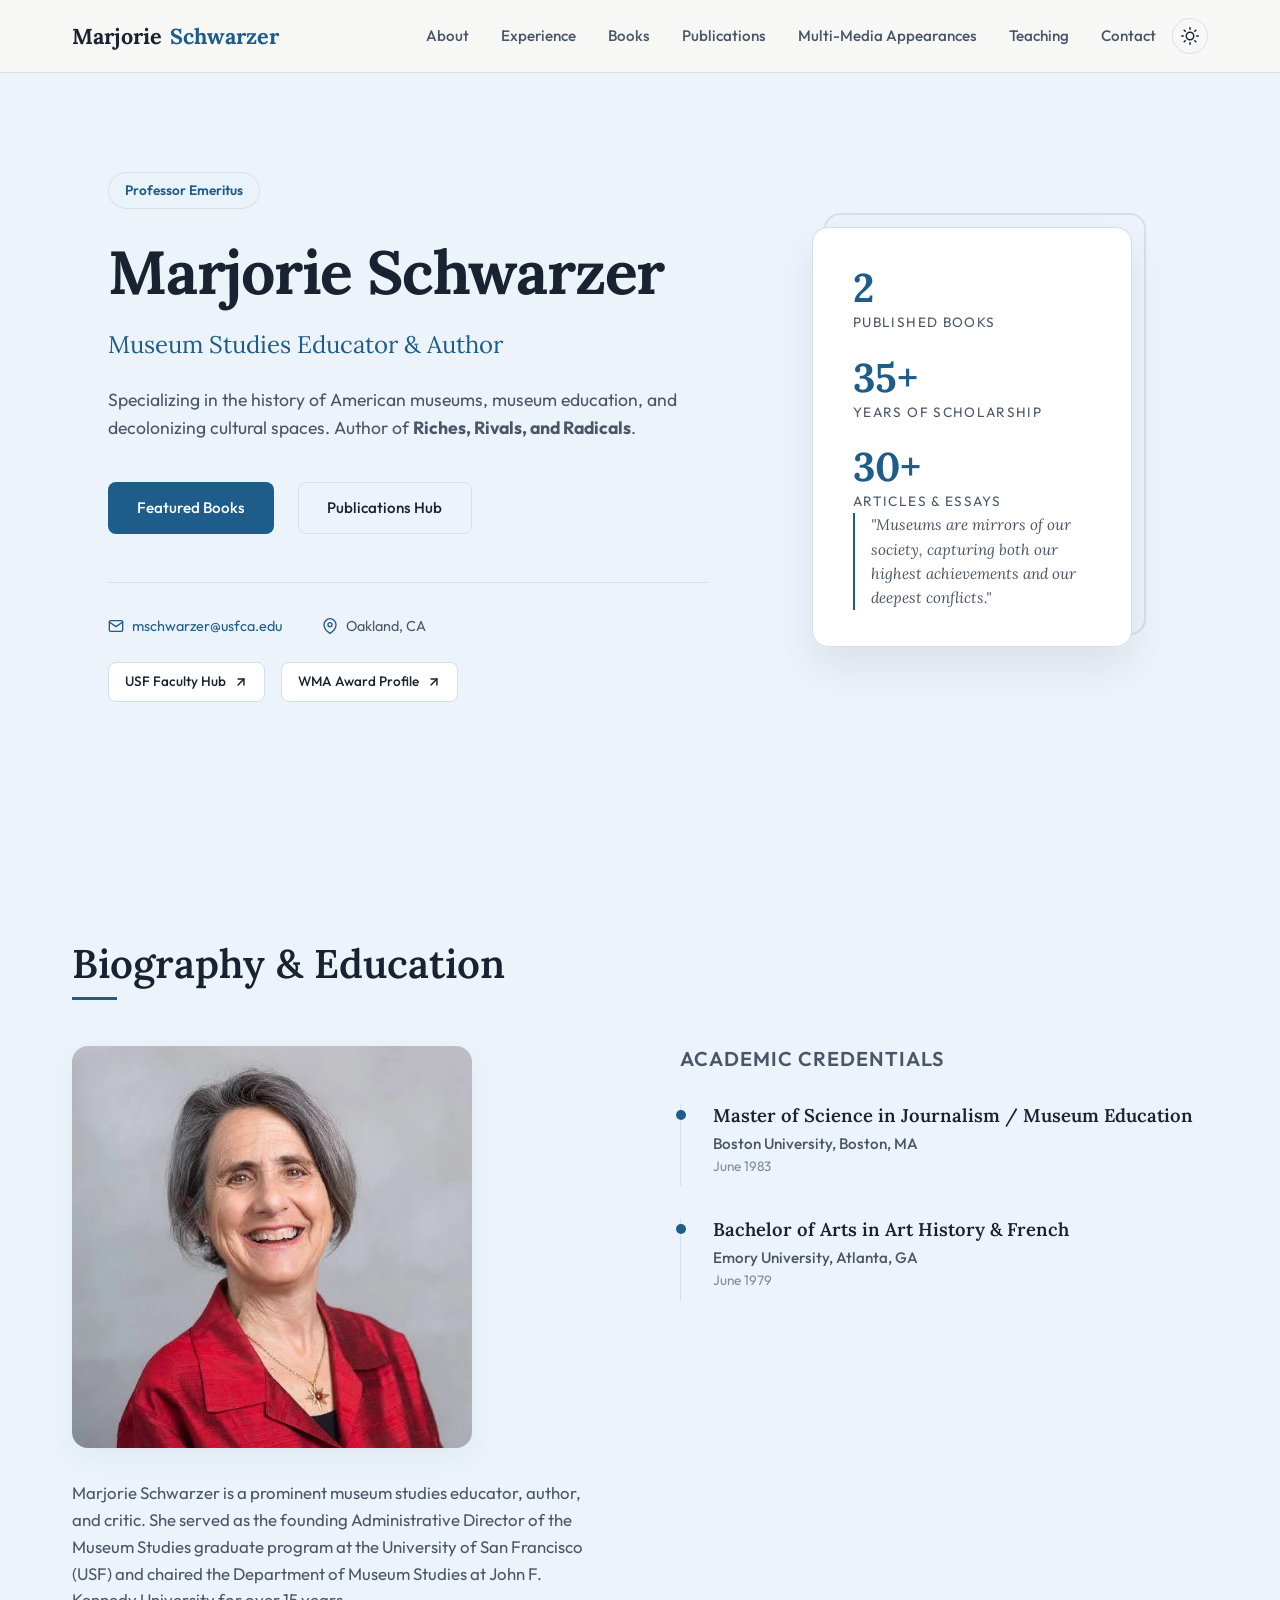
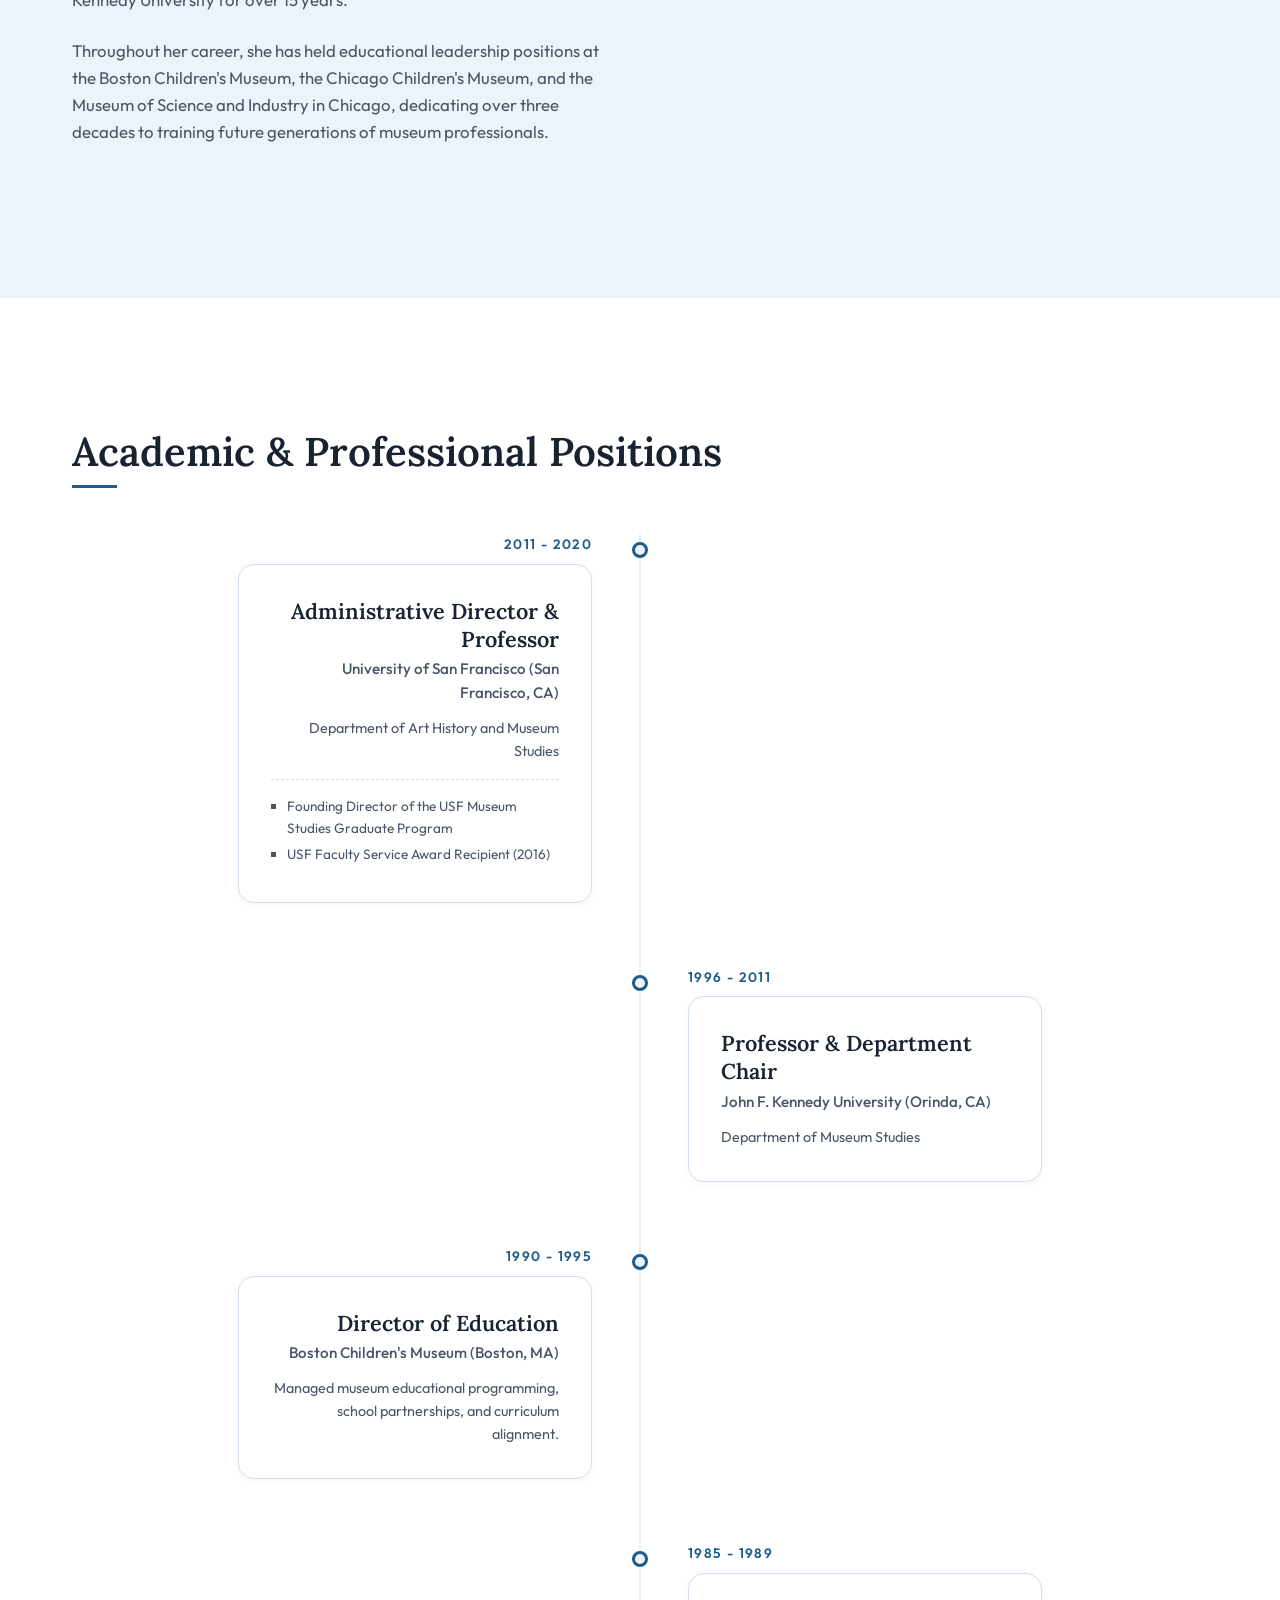
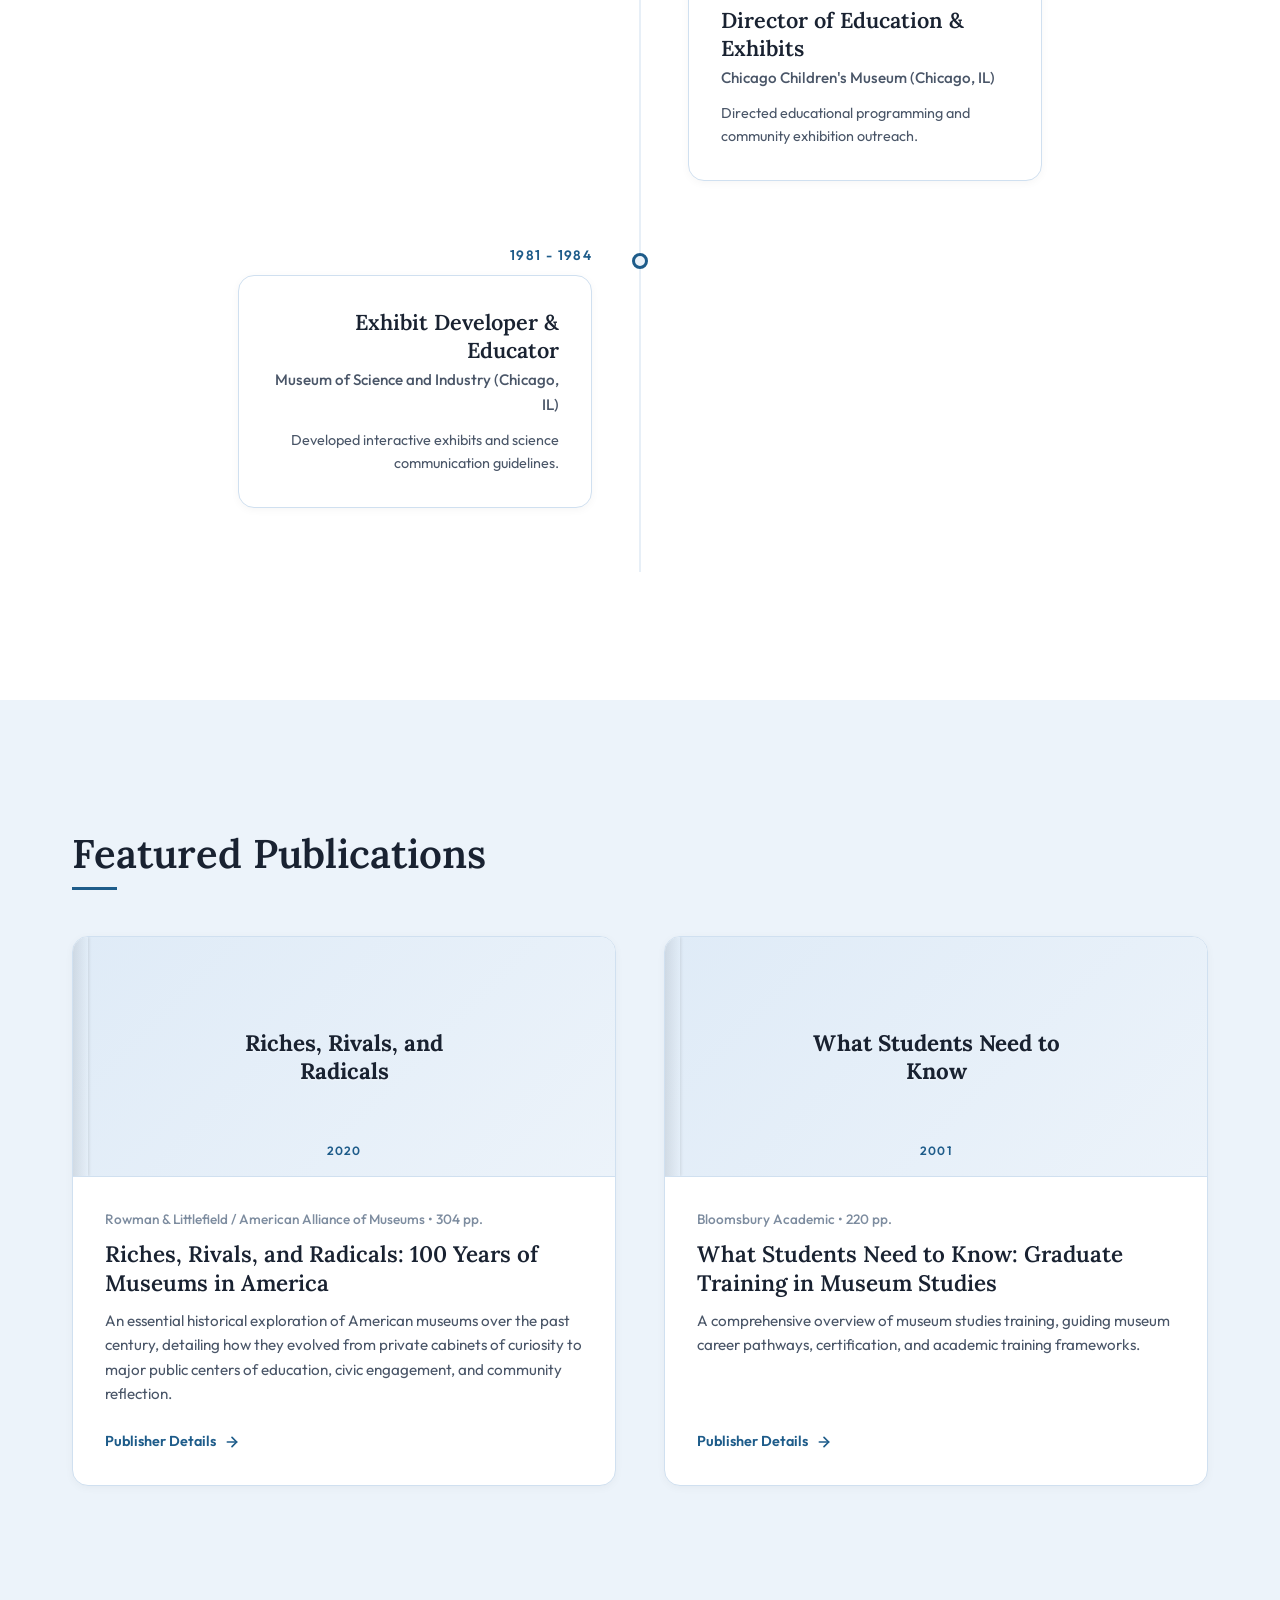
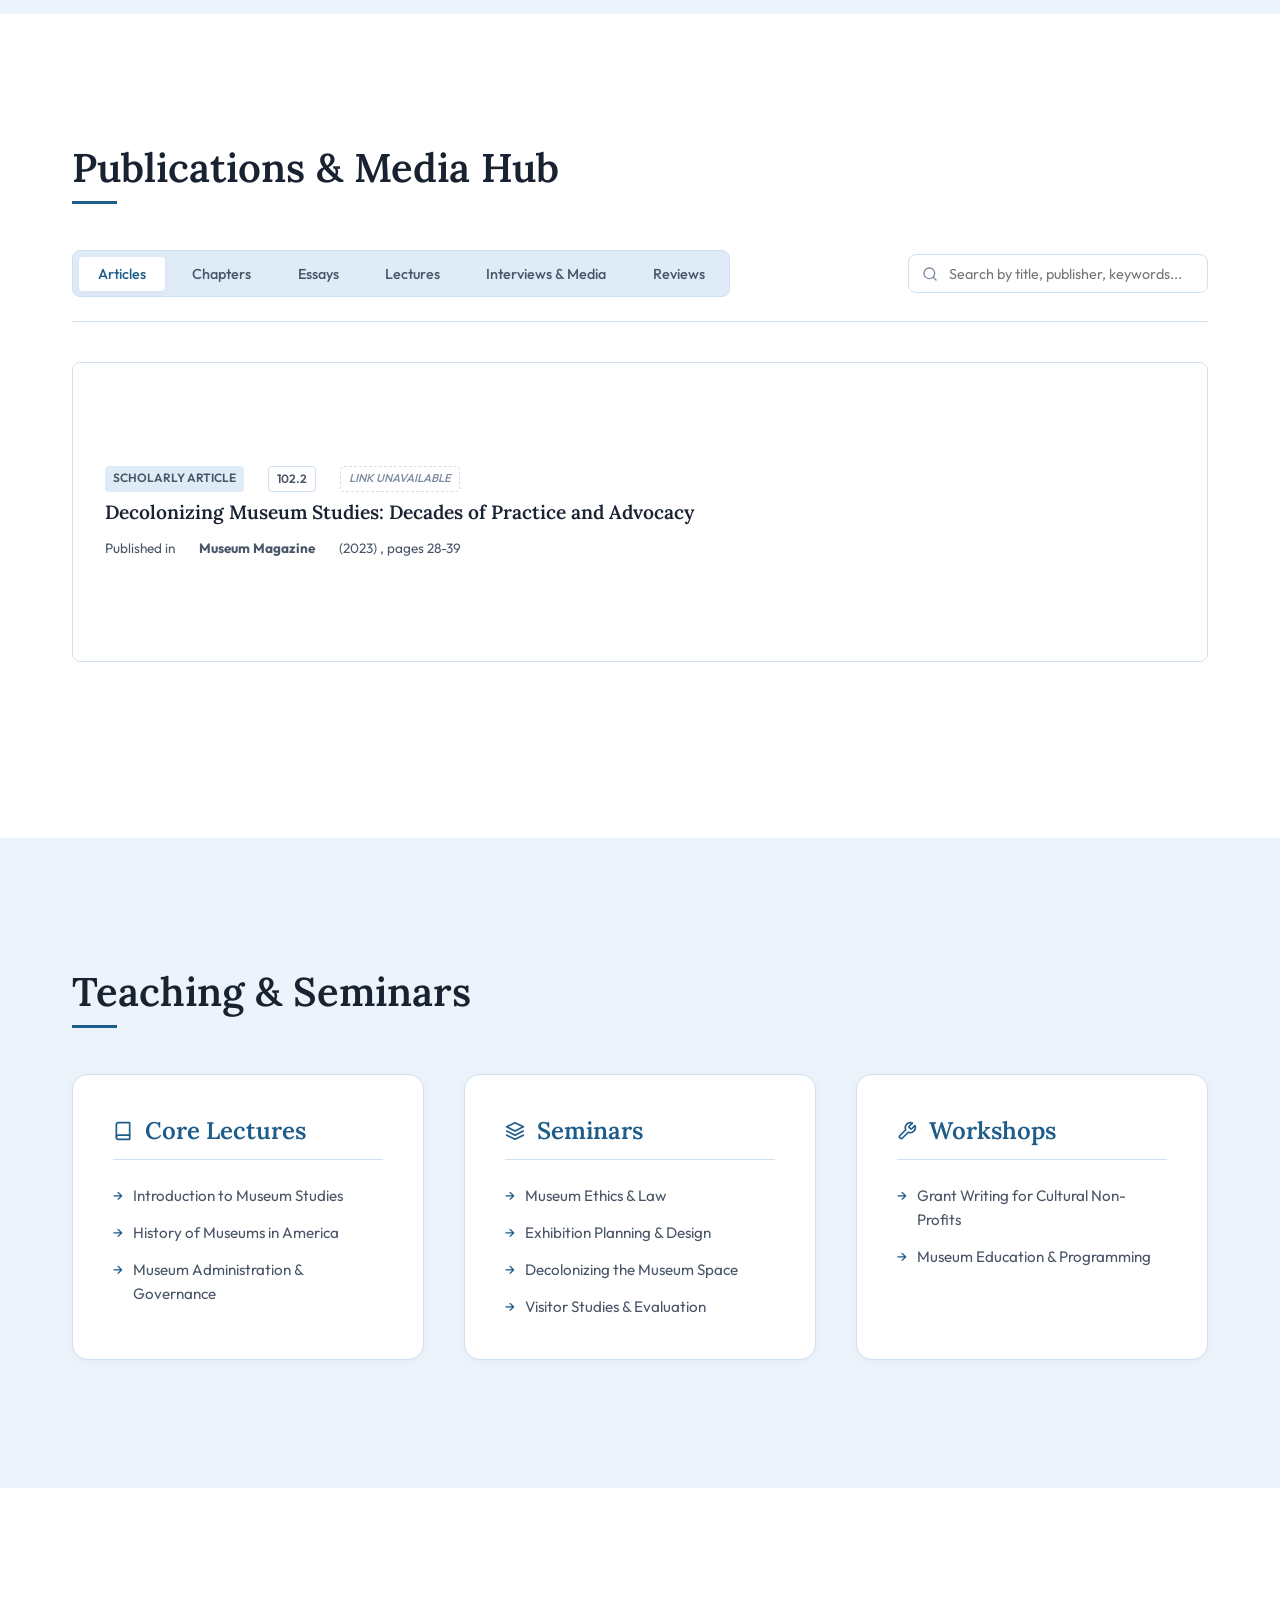
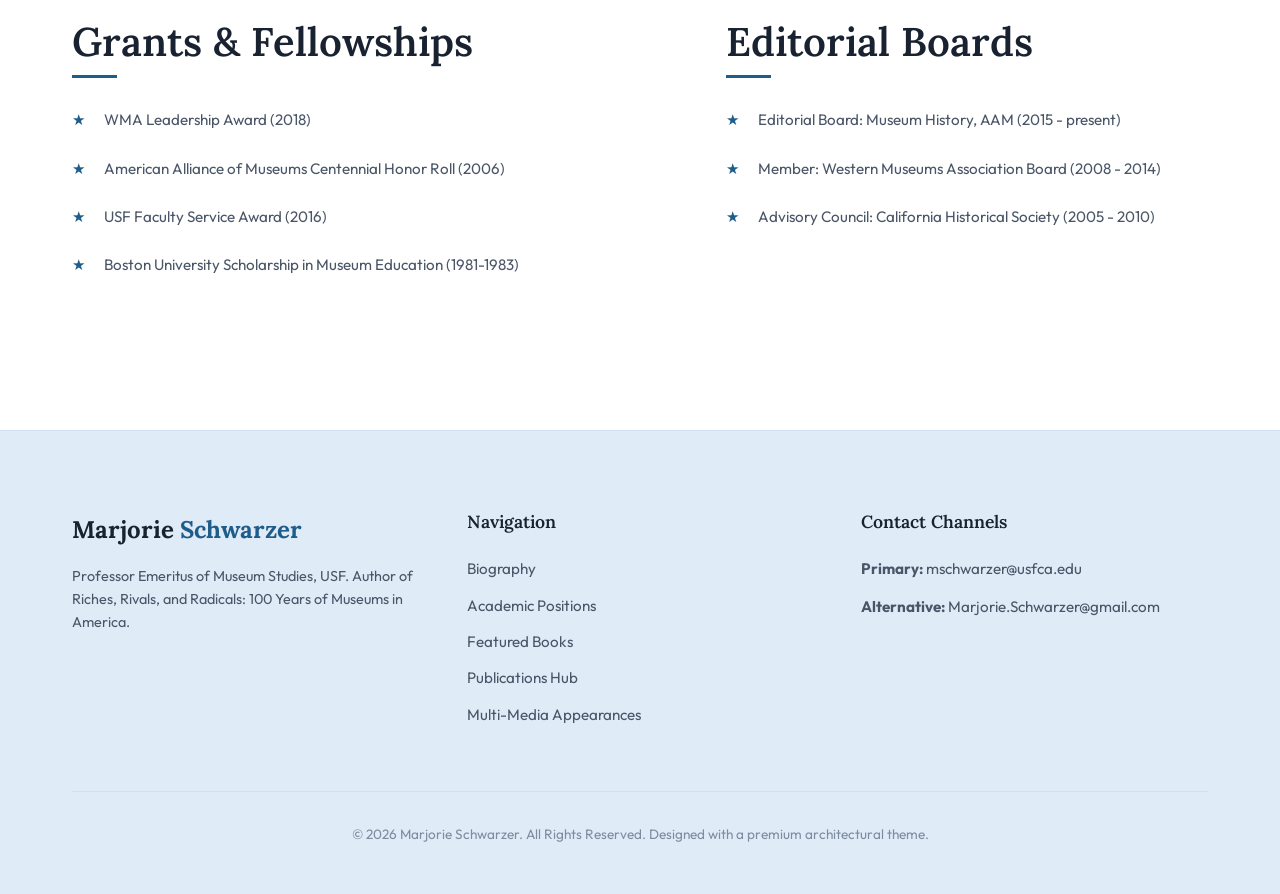
==== commit dfc11c6f: "Add files via upload" ====
--- a/index.html
+++ b/index.html
@@ -1270,6 +1270,9 @@
       <h2 class="section-title">Biography & Education</h2>
       <div class="about-grid">
         <div class="about-text">
+          <div class="about-image" style="margin-bottom: 1.5rem;">
+            <img src="static/marjorie_portrait.webp" alt="Marjorie Schwarzer" style="width: 100%; max-width: 400px; height: auto; border-radius: var(--border-radius-md); box-shadow: var(--shadow-md); object-fit: cover;">
+          </div>
           <p id="bio-paragraph">
              Marjorie Schwarzer is a prominent museum studies educator, author, and critic. She served as the founding Administrative Director of the Museum Studies graduate program at the University of San Francisco (USF) and chaired the Department of Museum Studies at John F. Kennedy University for over 15 years.
           </p>
@@ -1408,12 +1411,6 @@
             <p>
               <strong>Alternative:</strong> <a href="mailto:Marjorie.Schwarzer@gmail.com">Marjorie.Schwarzer@gmail.com</a>
             </p>
-            <p>
-              <strong>Phone:</strong> (510) 220-2274
-            </p>
-            <p>
-              <strong>Mailing:</strong> 572 Rosal Avenue, Oakland, CA 94610-1620
-            </p>
           </div>
         </div>
       </div>
@@ -1431,8 +1428,6 @@
     "name": "Marjorie Schwarzer",
     "title": "Museum Studies Educator, Author & Critic",
     "subtitle": "Professor Emeritus and Founding Administrative Director of the Museum Studies Graduate Program at the University of San Francisco (USF)",
-    "address": "572 Rosal Avenue, Oakland, CA 94610-1620",
-    "phone": "(510) 220-2274",
     "emails": [
       "mschwarzer@usfca.edu",
       "Marjorie.Schwarzer@gmail.com"
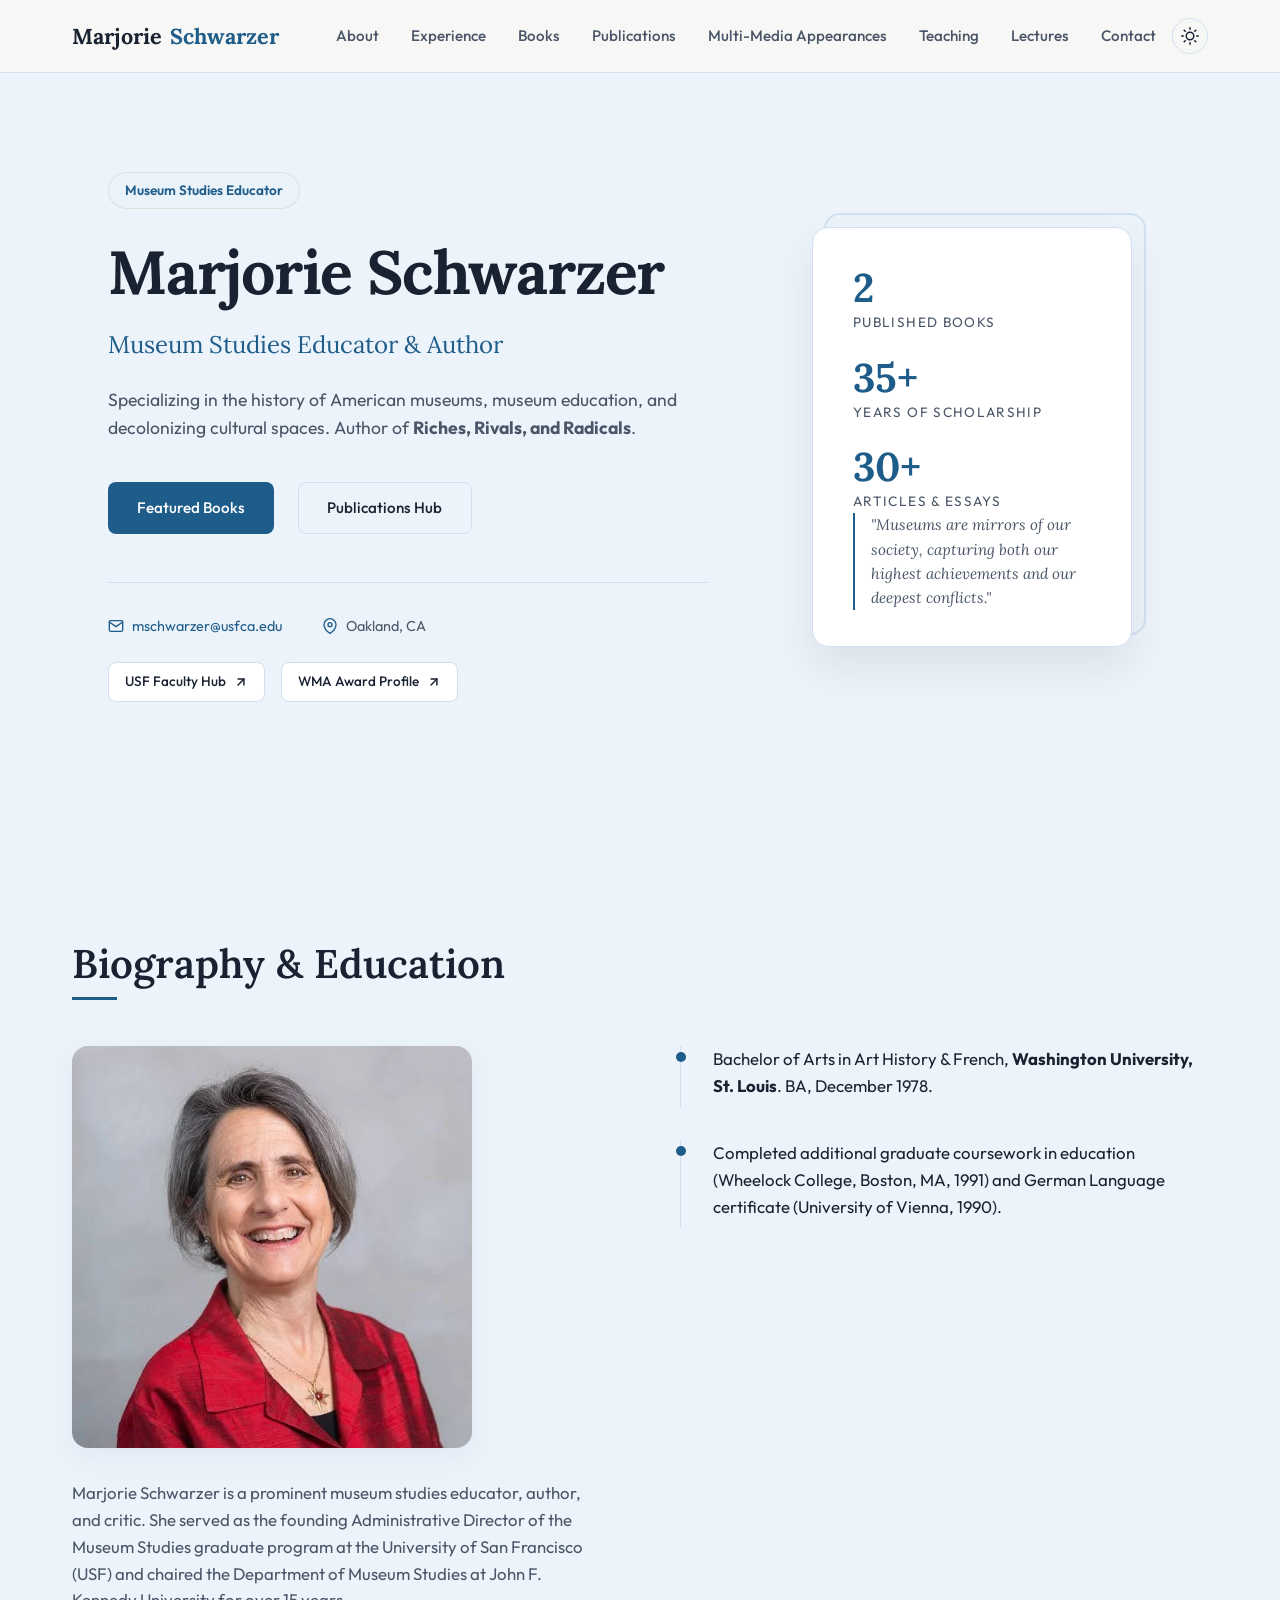
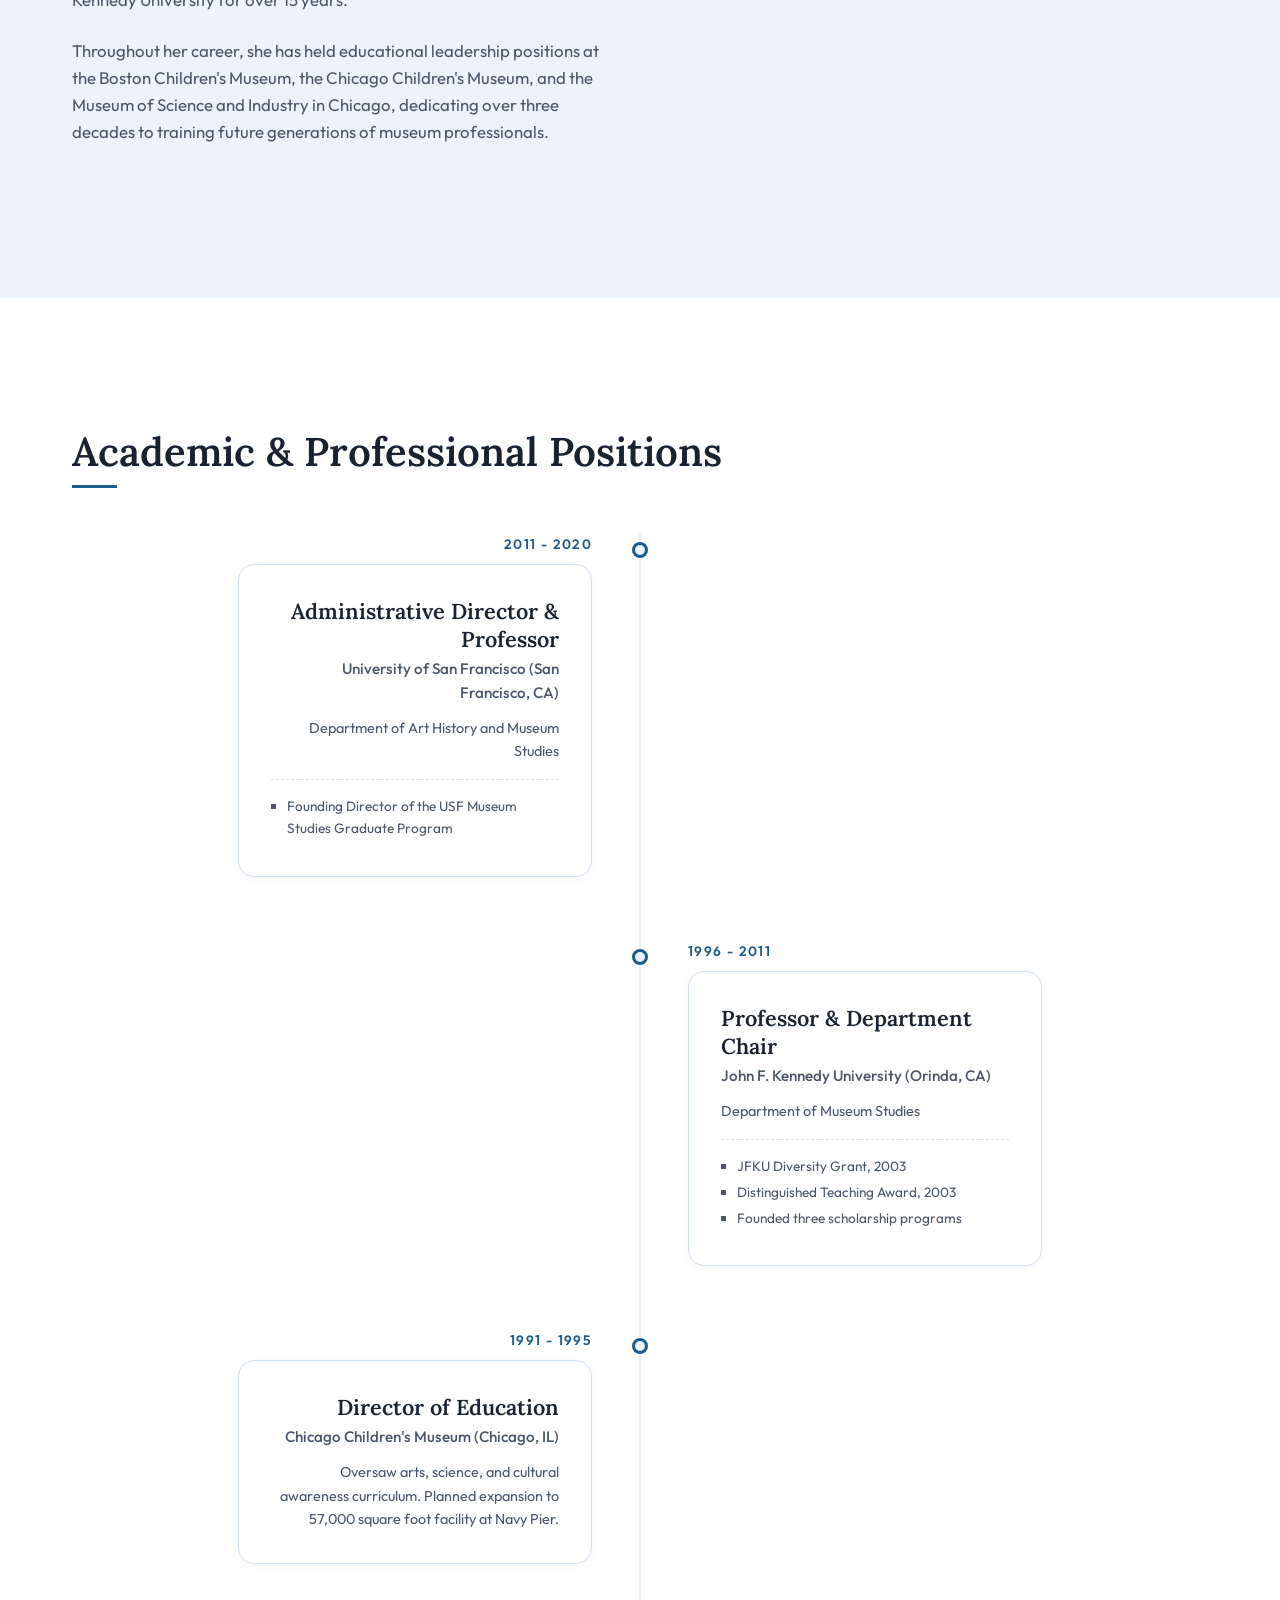
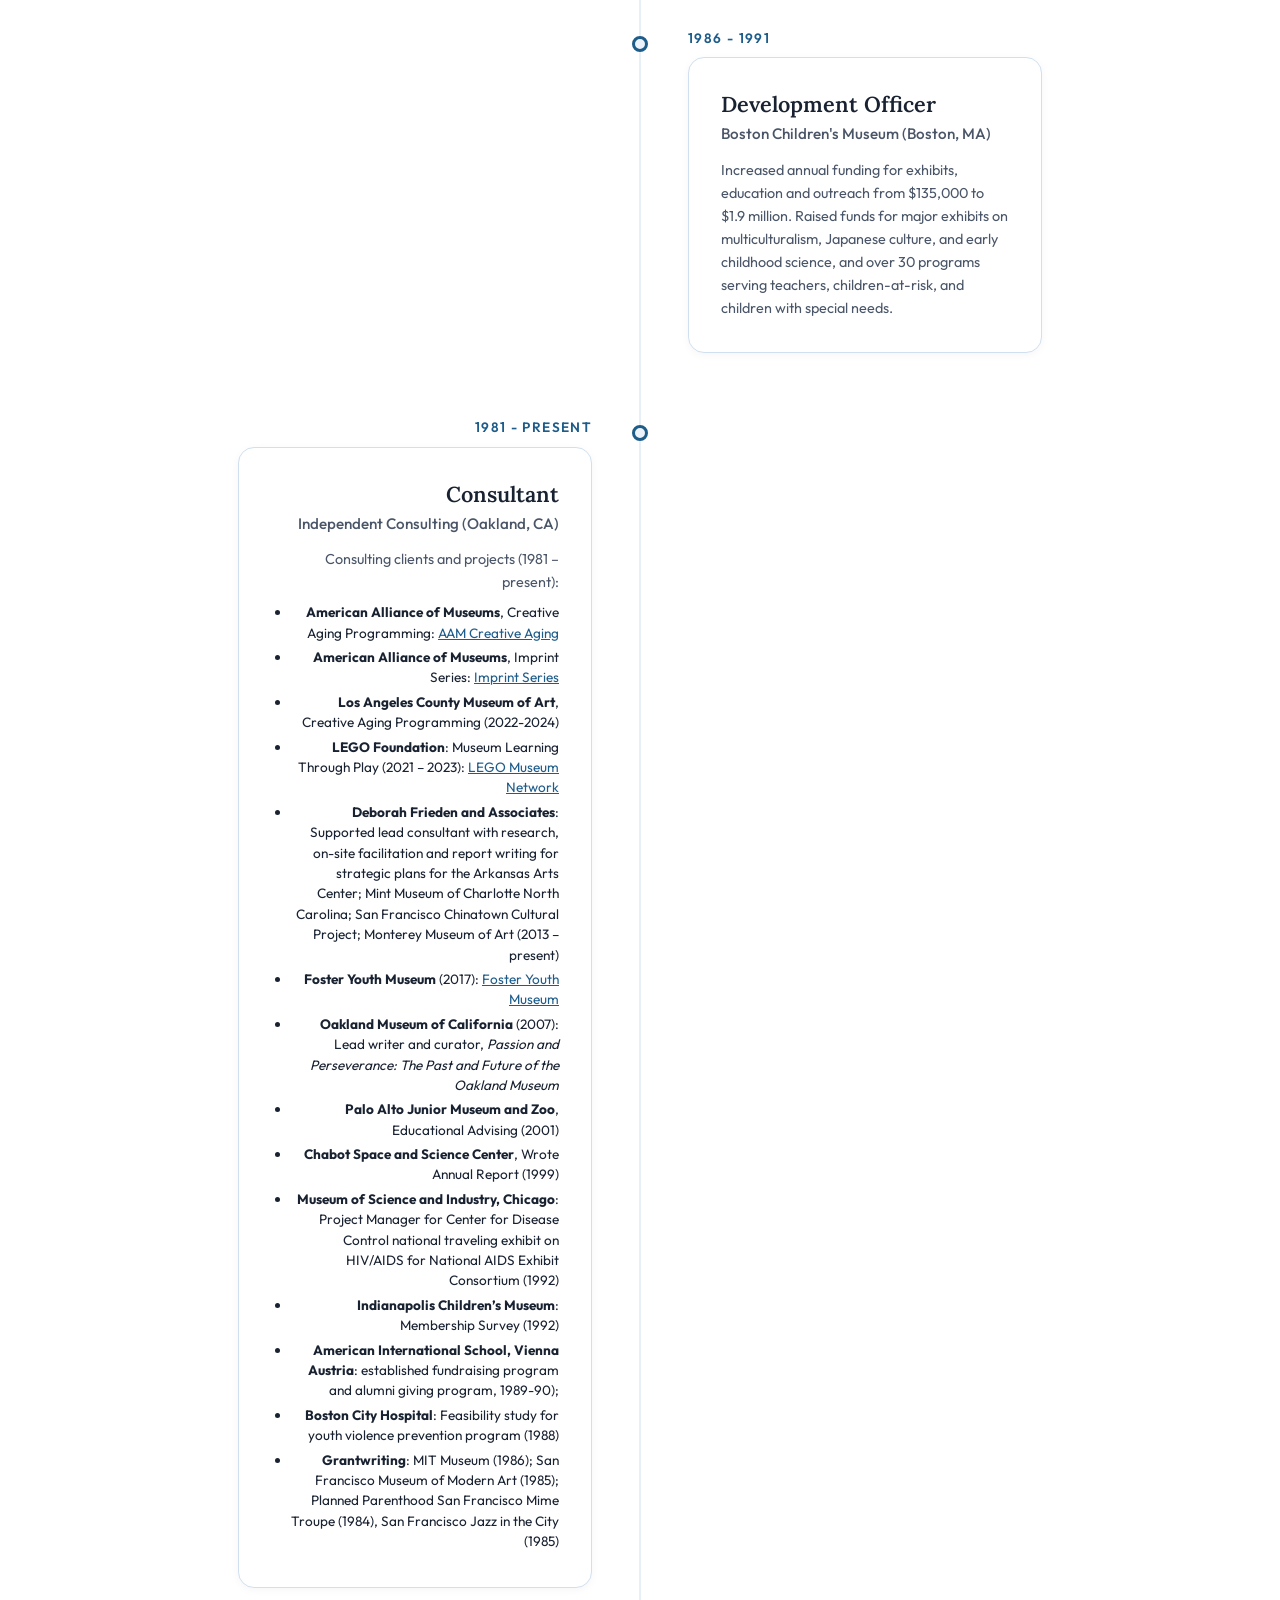
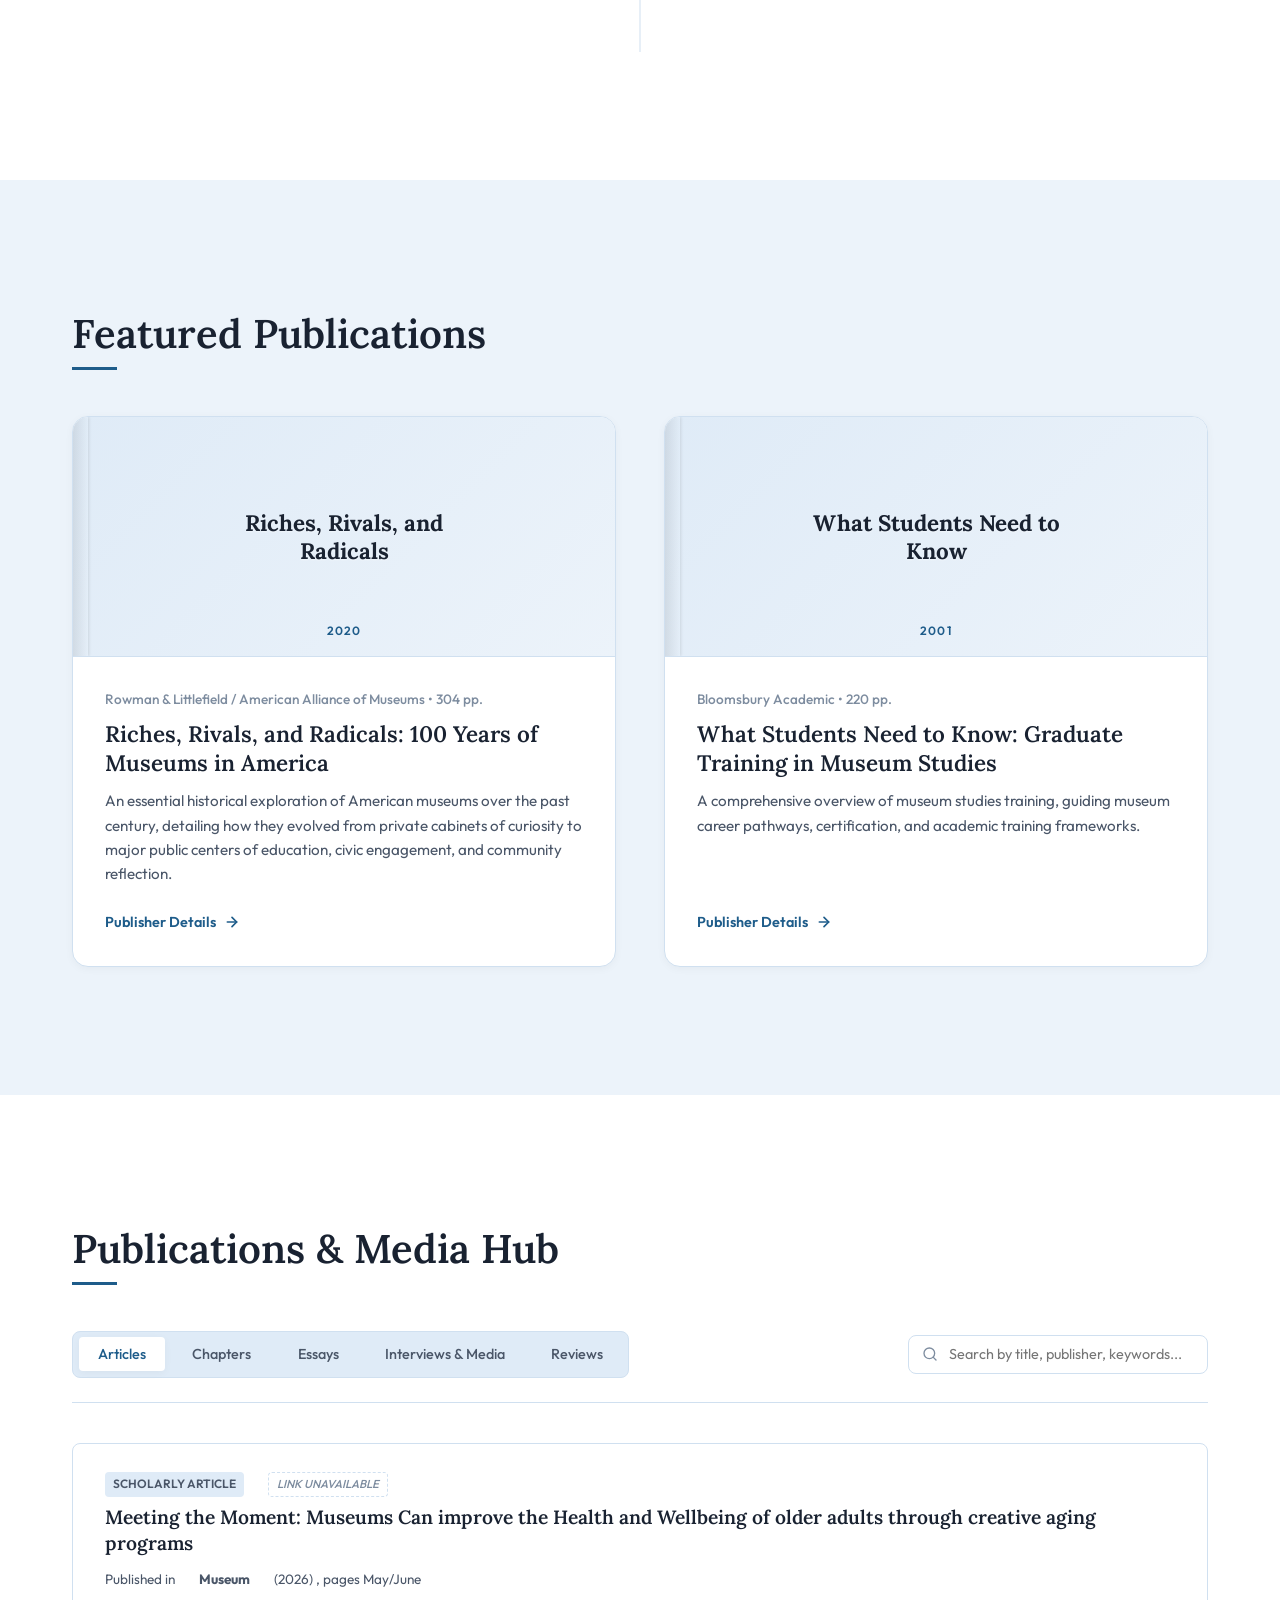
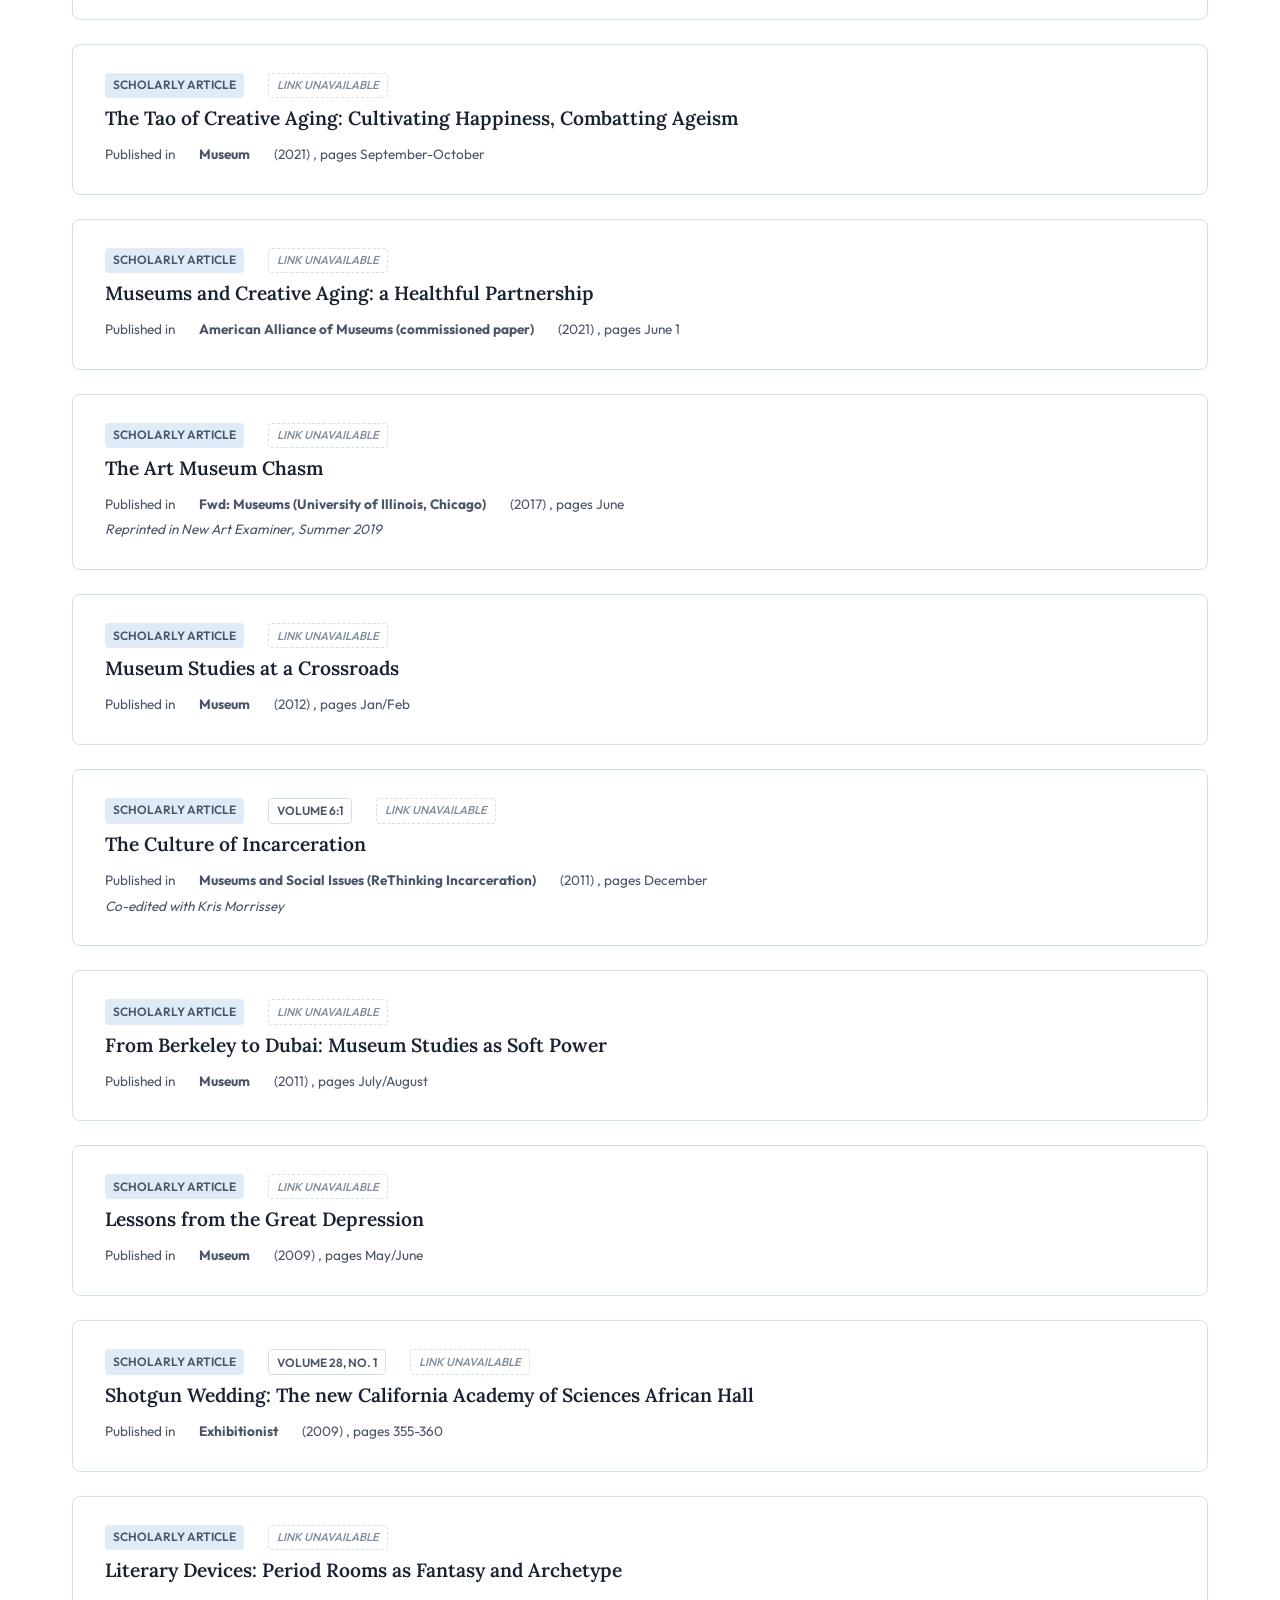
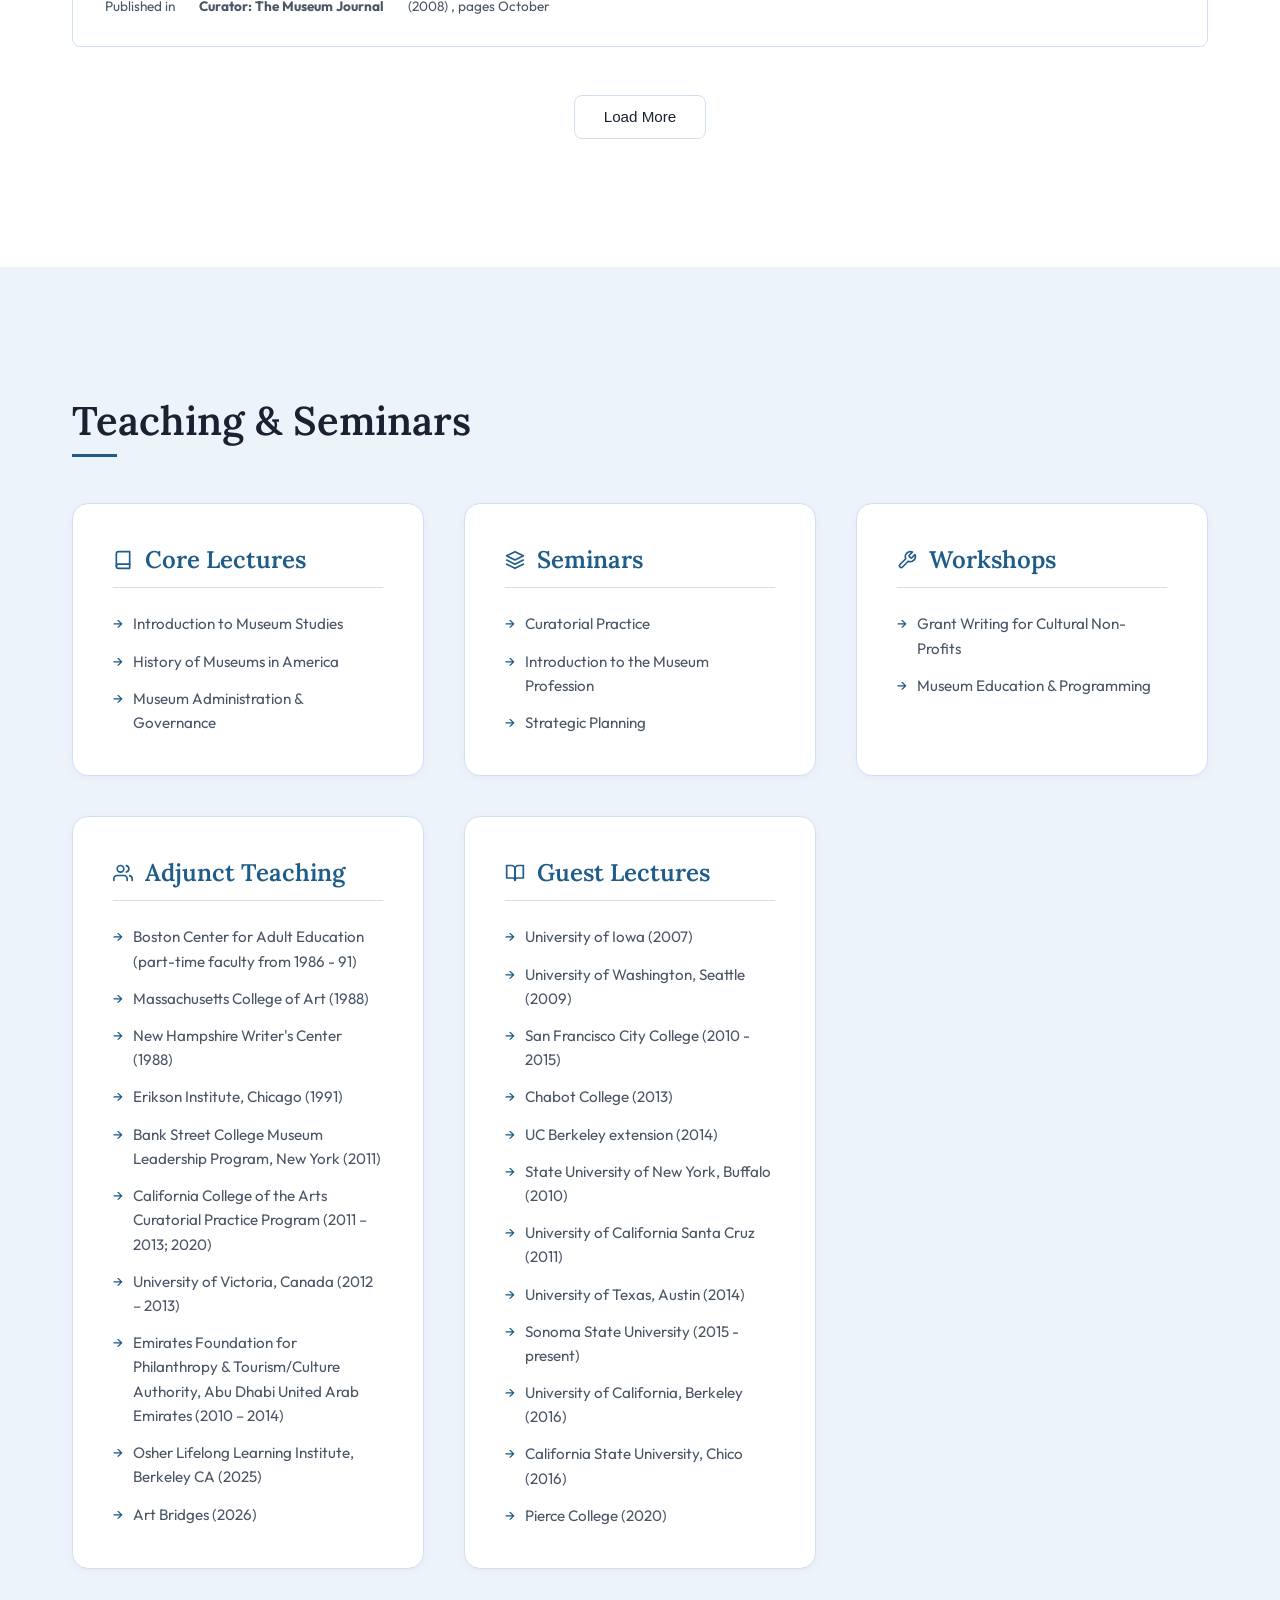
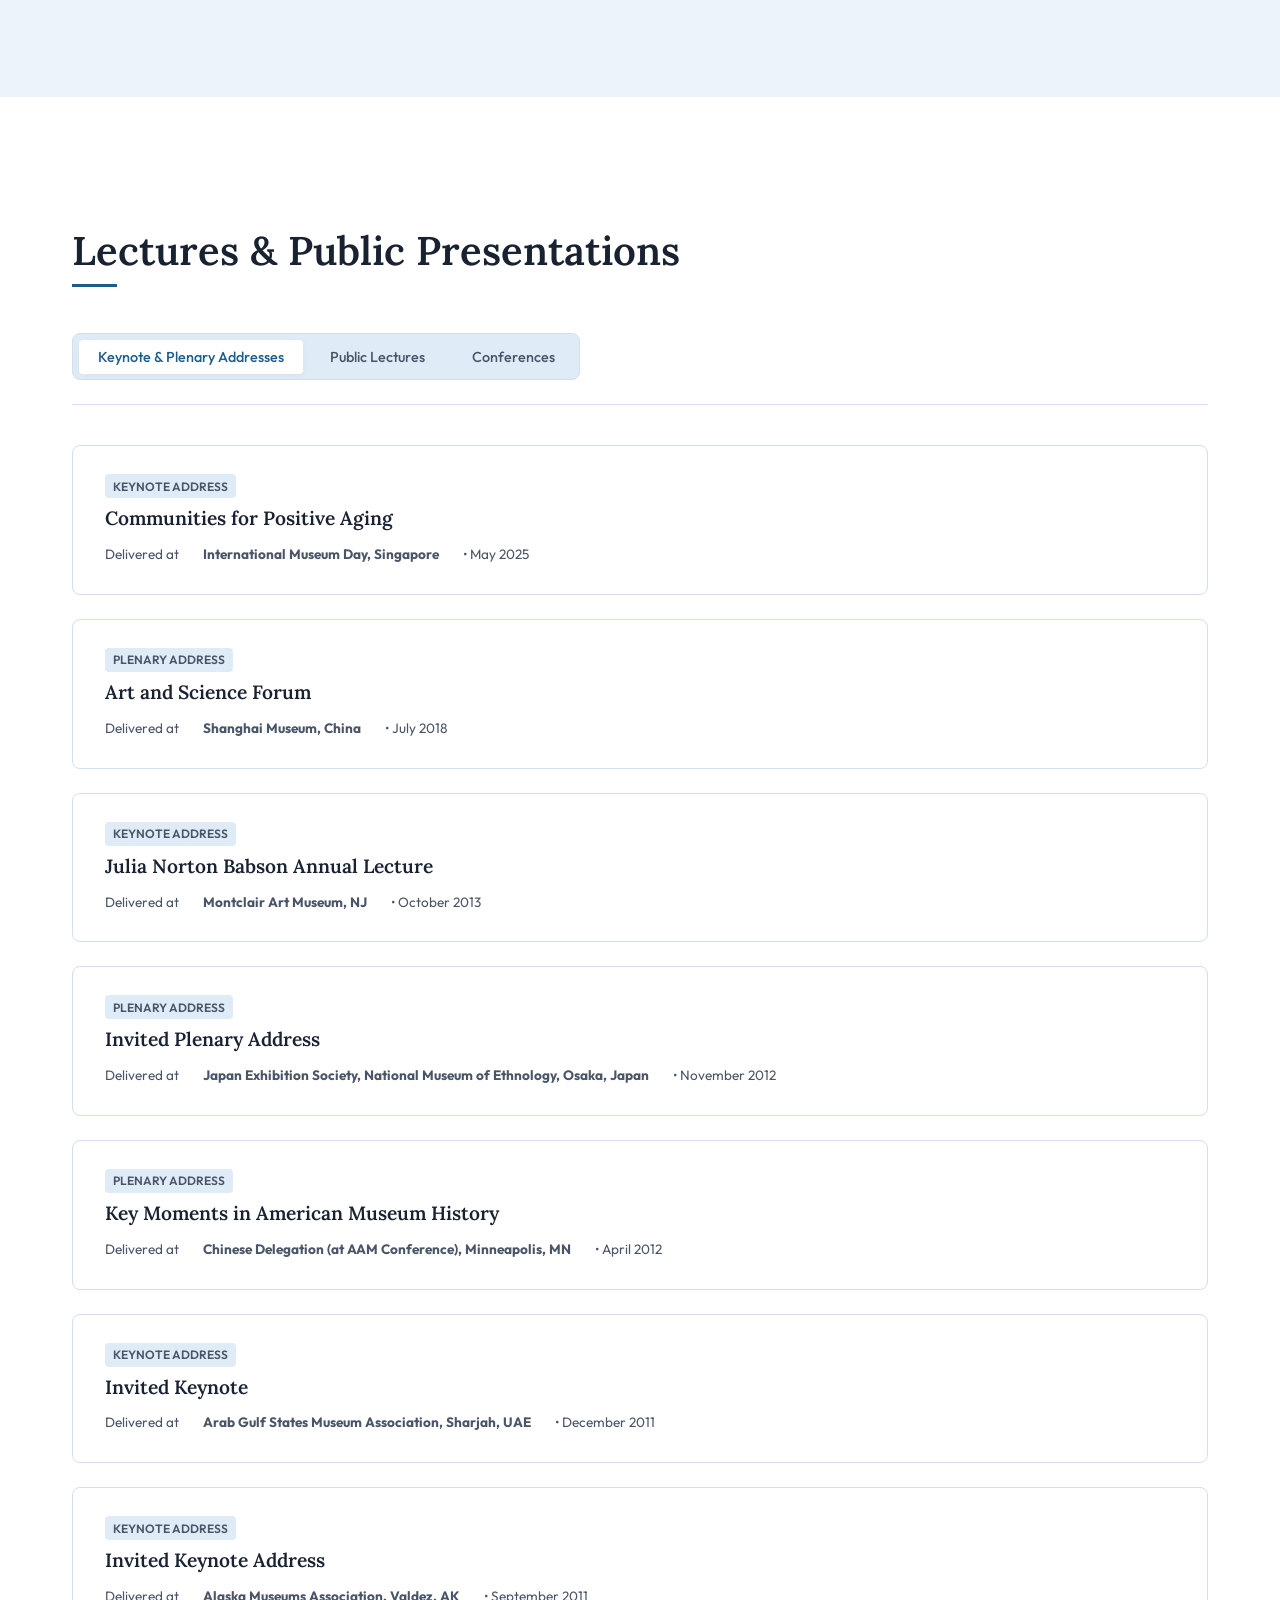
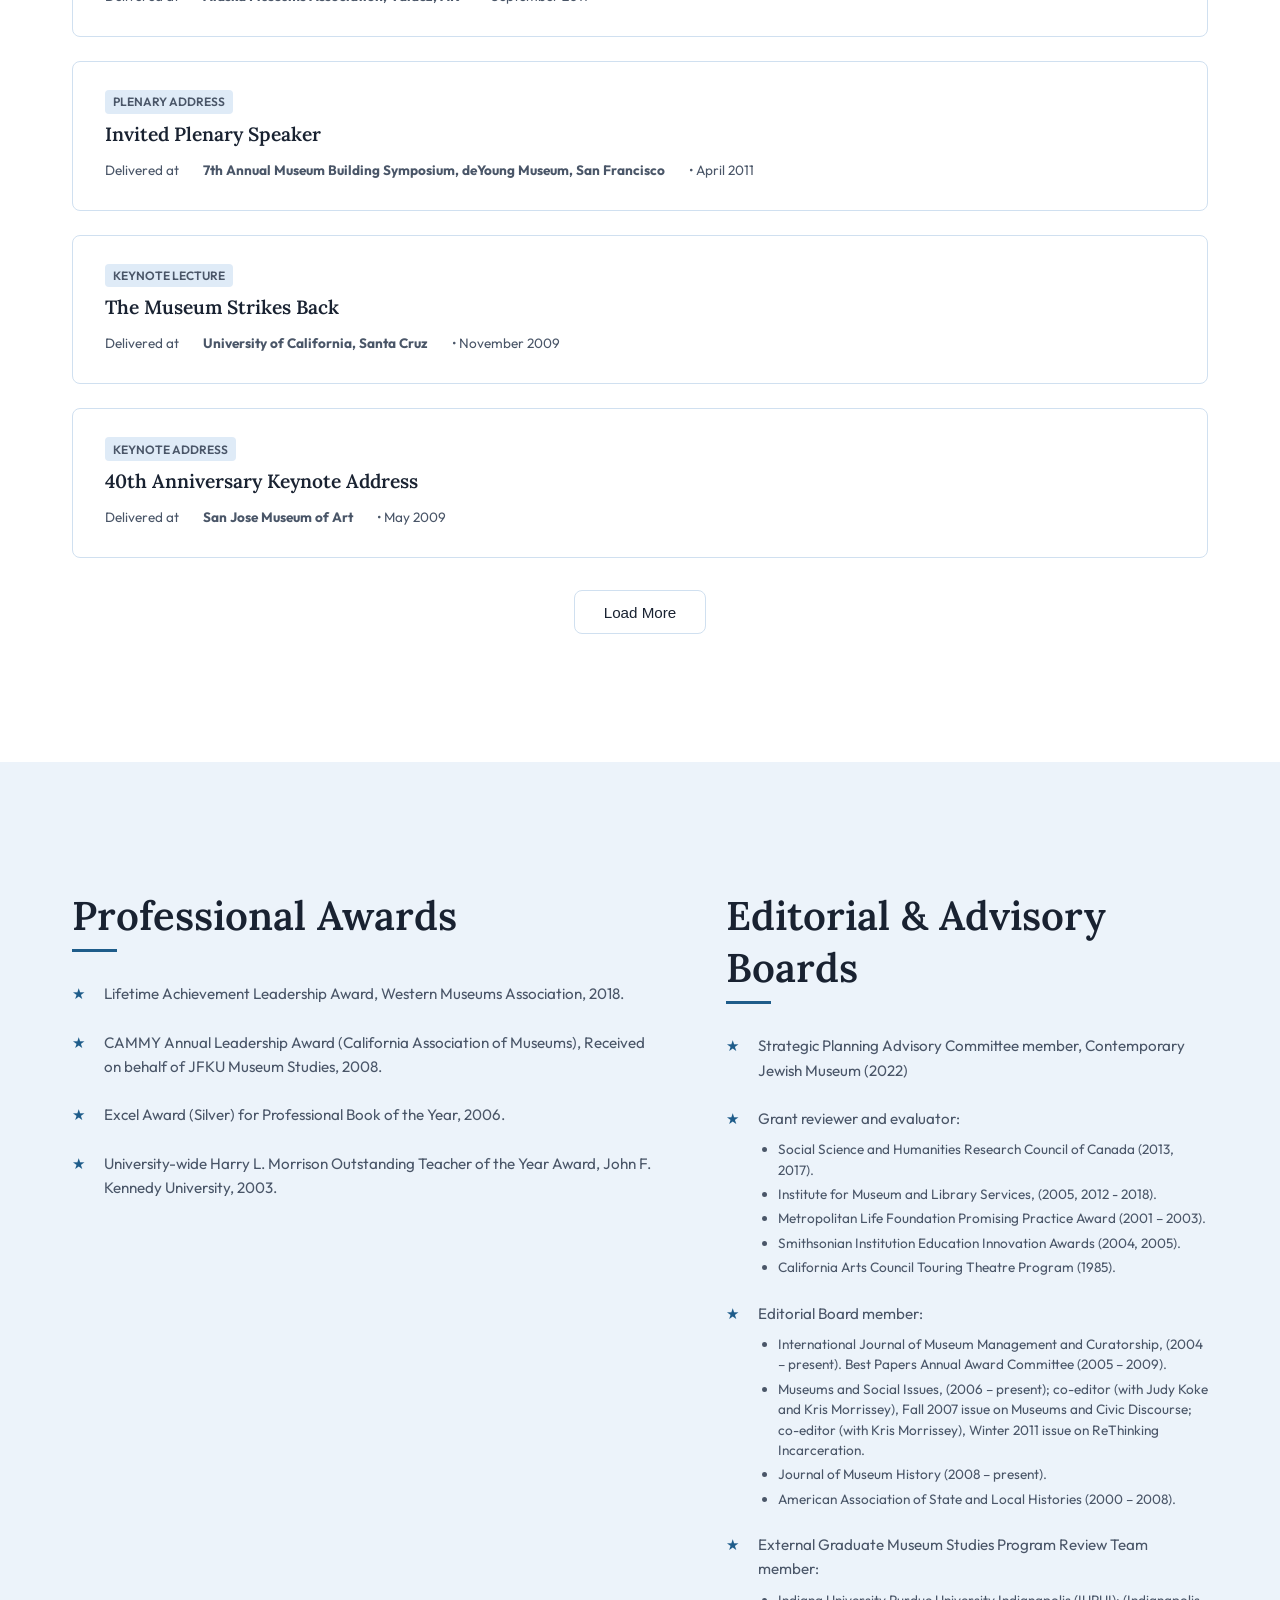
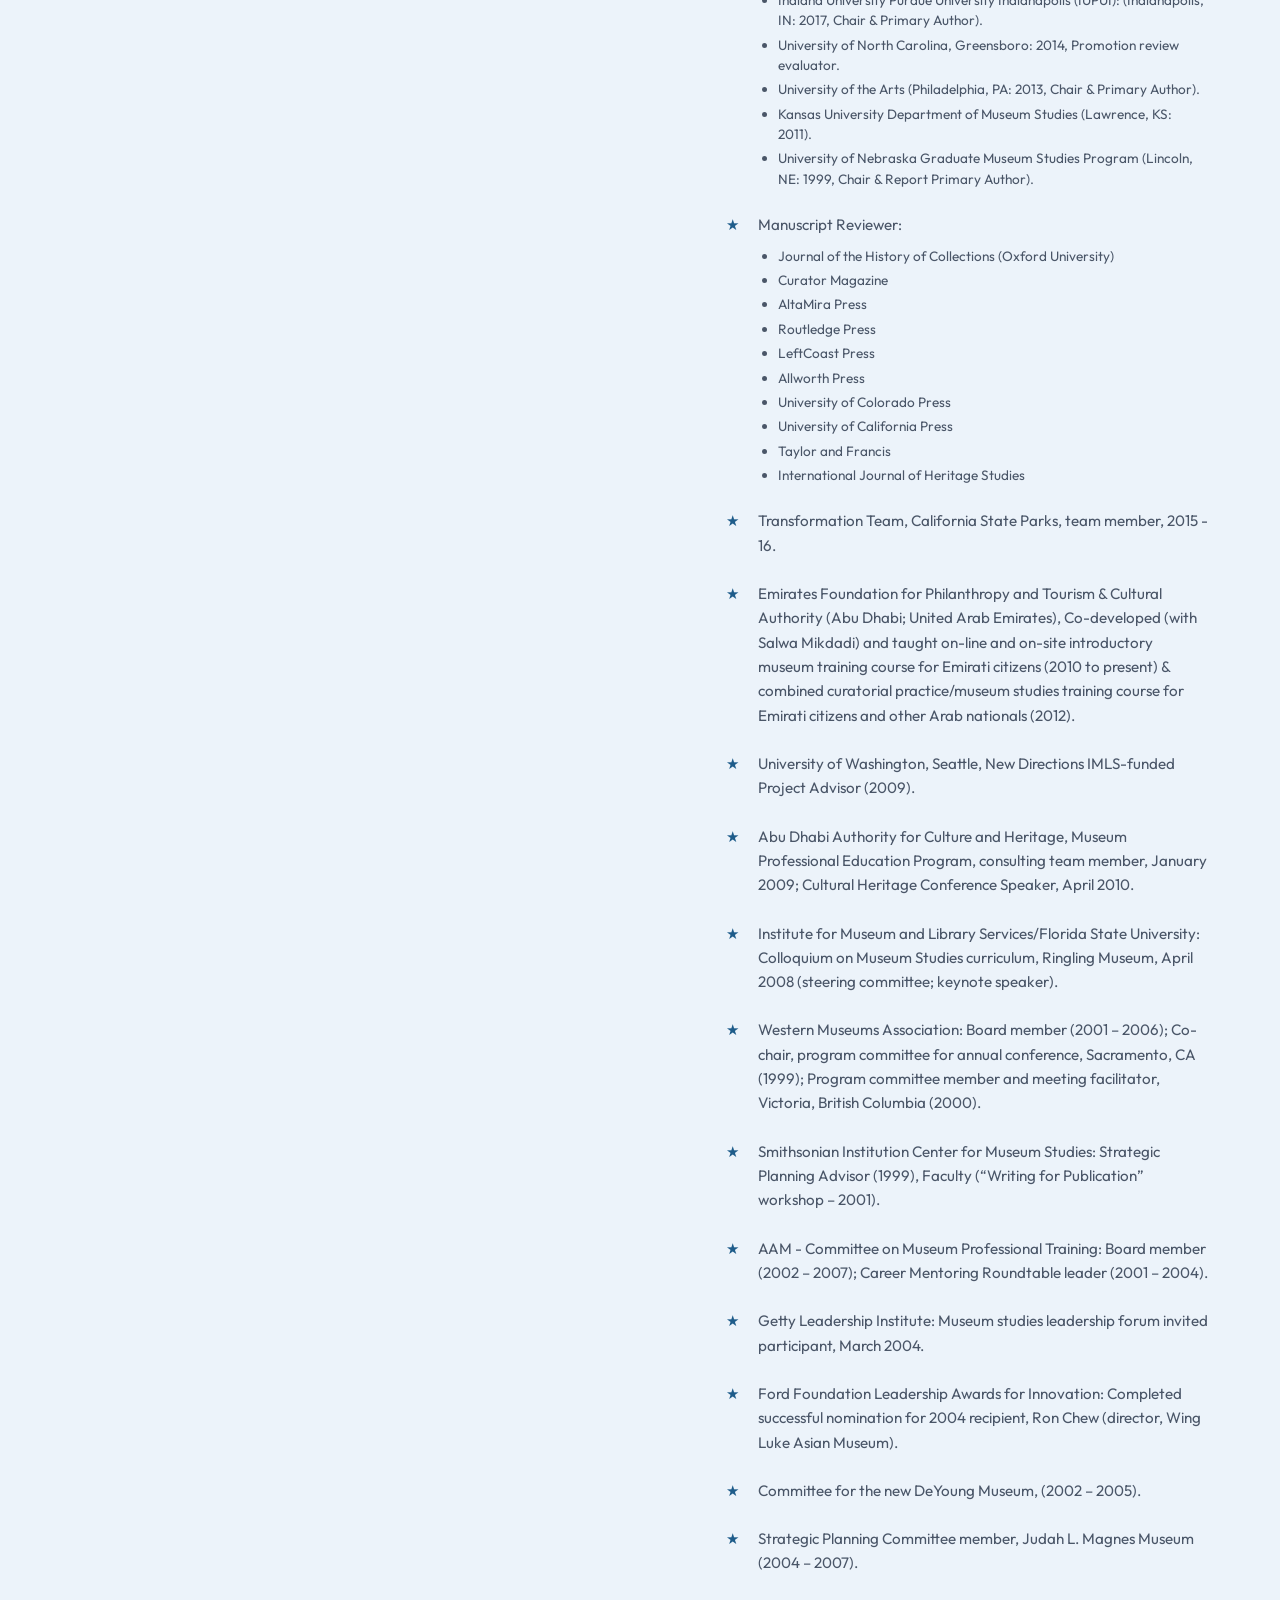
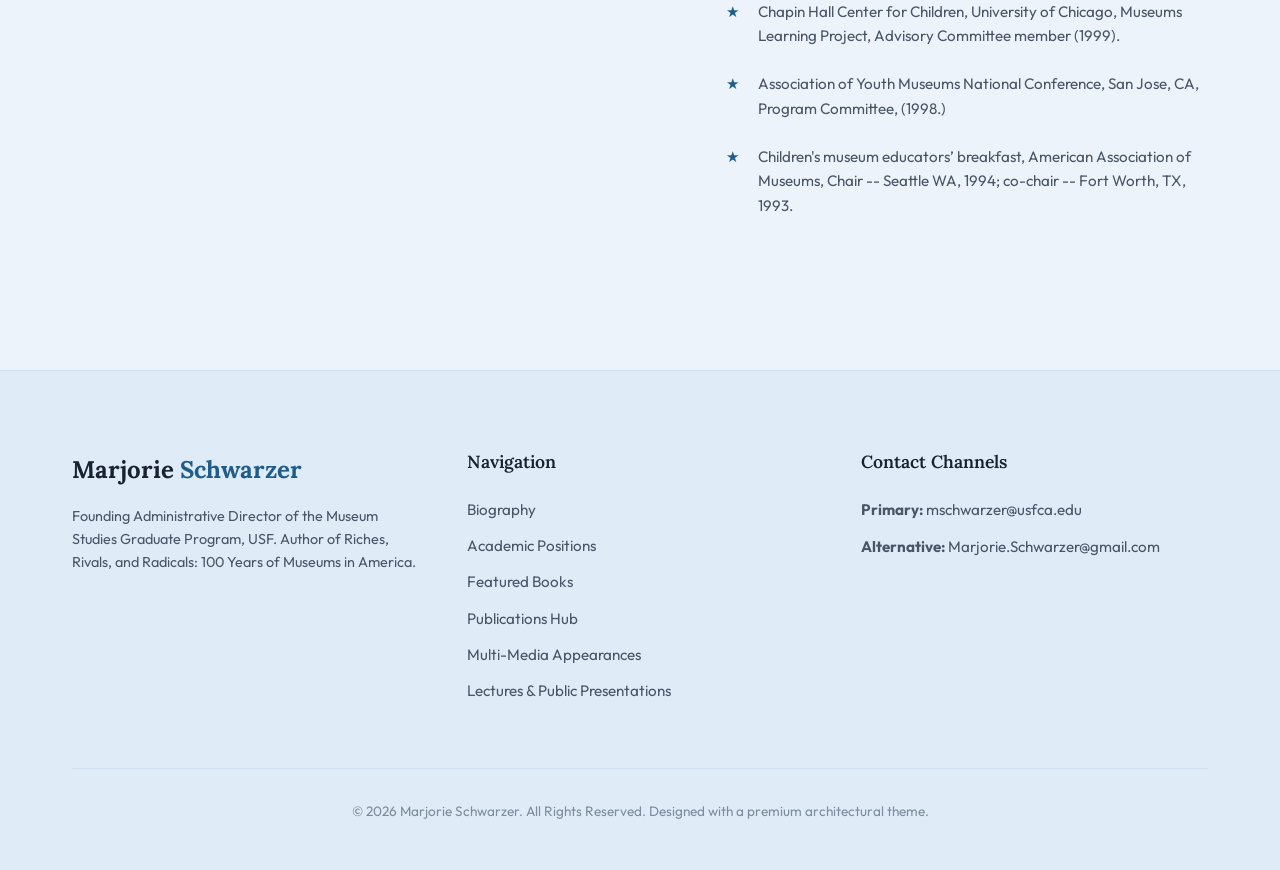
==== commit 8d4f04bd: "Add files via upload" ====
--- a/index.html
+++ b/index.html
@@ -5,7 +5,7 @@
   <meta charset="UTF-8">
   <meta name="viewport" content="width=device-width, initial-scale=1.0">
   <title>Marjorie Schwarzer | Museum Studies Educator & Author</title>
-  <meta name="description" content="Official portfolio website of Marjorie Schwarzer, Professor Emeritus of Museum Studies at the University of San Francisco (USF) and author of Riches, Rivals, and Radicals.">
+  <meta name="description" content="Official portfolio website of Marjorie Schwarzer, Founding Administrative Director of the Museum Studies Graduate Program at the University of San Francisco (USF) and author of Riches, Rivals, and Radicals.">
   
   <!-- Google Fonts -->
   <link rel="preconnect" href="https://fonts.googleapis.com">
@@ -1190,6 +1190,7 @@
           <li><a href="#publications-hub" class="nav-link" id="nav-pubs-link">Publications</a></li>
           <li><a href="#publications-hub" class="nav-link" id="nav-media-link">Multi-Media Appearances</a></li>
           <li><a href="#courses" class="nav-link">Teaching</a></li>
+          <li><a href="#lectures-presentations" class="nav-link" id="nav-lectures-link">Lectures</a></li>
           <li><a href="#contact" class="nav-link">Contact</a></li>
         </ul>
       </nav>
@@ -1215,7 +1216,7 @@
     <div class="container">
       <div class="hero-grid">
         <div class="hero-content">
-          <span class="hero-badge">Professor Emeritus</span>
+          <span class="hero-badge">Museum Studies Educator</span>
           <h1 class="hero-title" id="author-name">Marjorie Schwarzer</h1>
           <p class="hero-subtitle">Museum Studies Educator & Author</p>
           <p class="hero-text">
@@ -1281,9 +1282,6 @@
           </p>
         </div>
         <div>
-          <h3 style="font-family: var(--font-sans); font-size: 1.25rem; font-weight: 600; text-transform: uppercase; letter-spacing: 0.05em; margin-bottom: 2rem; color: var(--text-secondary);">
-            Academic Credentials
-          </h3>
           <div class="education-list" id="education-container">
             <!-- Rendered by JavaScript -->
           </div>
@@ -1323,7 +1321,6 @@
           <li><button class="tab-btn active" data-tab="scholarly_articles" role="tab" aria-selected="true">Articles</button></li>
           <li><button class="tab-btn" data-tab="chapters" role="tab" aria-selected="false">Chapters</button></li>
           <li><button class="tab-btn" data-tab="essays" role="tab" aria-selected="false">Essays</button></li>
-          <li><button class="tab-btn" data-tab="lectures" role="tab" aria-selected="false">Lectures</button></li>
           <li><button class="tab-btn" data-tab="interviews_media" role="tab" aria-selected="false">Interviews & Media</button></li>
           <li><button class="tab-btn" data-tab="reviews" role="tab" aria-selected="false">Reviews</button></li>
         </ul>
@@ -1360,18 +1357,44 @@
     </div>
   </section>
 
+  <!-- Lectures & Public Presentations Section -->
+  <section id="lectures-presentations" class="section">
+    <div class="container">
+      <h2 class="section-title">Lectures & Public Presentations</h2>
+      
+      <!-- Filter Controls -->
+      <div class="hub-controls" style="margin-bottom: 2.5rem; justify-content: flex-start;">
+        <ul class="tabs-list" id="lectures-tabs" role="tablist">
+          <li><button class="tab-btn active" data-tab="keynotes" role="tab" aria-selected="true">Keynote & Plenary Addresses</button></li>
+          <li><button class="tab-btn" data-tab="public_lectures" role="tab" aria-selected="false">Public Lectures</button></li>
+          <li><button class="tab-btn" data-tab="conferences" role="tab" aria-selected="false">Conferences</button></li>
+        </ul>
+      </div>
+
+      <!-- Lectures Grid -->
+      <div class="hub-grid" id="lectures-items-container">
+        <!-- Dynamic loading of elements by JS -->
+      </div>
+      
+      <!-- Load More Button -->
+      <div class="load-more-container" style="margin-top: 2rem; text-align: center;">
+        <button id="lectures-load-more-btn" class="btn btn-secondary" style="display: none;">Load More</button>
+      </div>
+    </div>
+  </section>
+
   <!-- Fellowships & Editorial Boards -->
   <section id="community" class="section">
     <div class="container">
       <div class="misc-grid">
         <div>
-          <h2 class="section-title" style="margin-bottom: 2.5rem;">Grants & Fellowships</h2>
+          <h2 class="section-title" style="margin-bottom: 2.5rem;">Professional Awards</h2>
           <div id="fellowships-container">
             <!-- Rendered by JavaScript -->
           </div>
         </div>
         <div>
-          <h2 class="section-title" style="margin-bottom: 2.5rem;">Editorial Boards</h2>
+          <h2 class="section-title" style="margin-bottom: 2.5rem;">Editorial & Advisory Boards</h2>
           <div id="community-container">
             <!-- Rendered by JavaScript -->
           </div>
@@ -1389,7 +1412,7 @@
             Marjorie <span>Schwarzer</span>
           </div>
           <p class="footer-desc">
-            Professor Emeritus of Museum Studies, USF. Author of Riches, Rivals, and Radicals: 100 Years of Museums in America.
+            Founding Administrative Director of the Museum Studies Graduate Program, USF. Author of Riches, Rivals, and Radicals: 100 Years of Museums in America.
           </p>
         </div>
         <div>
@@ -1400,6 +1423,7 @@
             <li><a href="#books">Featured Books</a></li>
             <li><a href="#publications-hub" id="footer-pubs-link">Publications Hub</a></li>
             <li><a href="#publications-hub" id="footer-media-link">Multi-Media Appearances</a></li>
+            <li><a href="#lectures-presentations" id="footer-lectures-link">Lectures & Public Presentations</a></li>
           </ul>
         </div>
         <div>
@@ -1427,7 +1451,7 @@
   "personal": {
     "name": "Marjorie Schwarzer",
     "title": "Museum Studies Educator, Author & Critic",
-    "subtitle": "Professor Emeritus and Founding Administrative Director of the Museum Studies Graduate Program at the University of San Francisco (USF)",
+    "subtitle": "Founding Administrative Director of the Museum Studies Graduate Program at the University of San Francisco (USF)",
     "emails": [
       "mschwarzer@usfca.edu",
       "Marjorie.Schwarzer@gmail.com"
@@ -1446,18 +1470,10 @@
   },
   "education": [
     {
-      "institution": "Boston University",
-      "location": "Boston, MA",
-      "degree": "Master of Science",
-      "field": "Journalism / Museum Education",
-      "date": "June 1983"
-    },
-    {
-      "institution": "Emory University",
-      "location": "Atlanta, GA",
-      "degree": "Bachelor of Arts",
-      "field": "Art History & French",
-      "date": "June 1979"
+      "text": "Bachelor of Arts in Art History & French, <strong>Washington University, St. Louis</strong>. BA, December 1978."
+    },
+    {
+      "text": "Completed additional graduate coursework in education (Wheelock College, Boston, MA, 1991) and German Language certificate (University of Vienna, 1990)."
     }
   ],
   "positions": [
@@ -1470,8 +1486,7 @@
           "title": "Administrative Director & Professor",
           "period": "2011 - 2020",
           "administrative": [
-            "Founding Director of the USF Museum Studies Graduate Program",
-            "USF Faculty Service Award Recipient (2016)"
+            "Founding Director of the USF Museum Studies Graduate Program"
           ]
         }
       ]
@@ -1483,32 +1498,37 @@
       "roles": [
         {
           "title": "Professor & Department Chair",
-          "period": "1996 - 2011"
+          "period": "1996 - 2011",
+          "administrative": [
+            "JFKU Diversity Grant, 2003",
+            "Distinguished Teaching Award, 2003",
+            "Founded three scholarship programs"
+          ]
         }
       ]
     }
   ],
   "professional_experience": [
     {
+      "company": "Chicago Children's Museum",
+      "location": "Chicago, IL",
+      "title": "Director of Education",
+      "period": "1991 - 1995",
+      "details": "Oversaw arts, science, and cultural awareness curriculum. Planned expansion to 57,000 square foot facility at Navy Pier."
+    },
+    {
       "company": "Boston Children's Museum",
       "location": "Boston, MA",
-      "title": "Director of Education",
-      "period": "1990 - 1995",
-      "details": "Managed museum educational programming, school partnerships, and curriculum alignment."
-    },
-    {
-      "company": "Chicago Children's Museum",
-      "location": "Chicago, IL",
-      "title": "Director of Education & Exhibits",
-      "period": "1985 - 1989",
-      "details": "Directed educational programming and community exhibition outreach."
-    },
-    {
-      "company": "Museum of Science and Industry",
-      "location": "Chicago, IL",
-      "title": "Exhibit Developer & Educator",
-      "period": "1981 - 1984",
-      "details": "Developed interactive exhibits and science communication guidelines."
+      "title": "Development Officer",
+      "period": "1986 - 1991",
+      "details": "Increased annual funding for exhibits, education and outreach from $135,000 to $1.9 million. Raised funds for major exhibits on multiculturalism, Japanese culture, and early childhood science, and over 30 programs serving teachers, children-at-risk, and children with special needs."
+    },
+    {
+      "company": "Independent Consulting",
+      "location": "Oakland, CA",
+      "title": "Consultant",
+      "period": "1981 - present",
+      "details": "Consulting clients and projects (1981 – present):<ul class=\"timeline-consulting\" style=\"margin-top: 0.5rem; padding-left: 1.25rem; font-size: 0.85rem; line-height: 1.5;\"><li style=\"margin-bottom: 0.25rem;\"><strong>American Alliance of Museums</strong>, Creative Aging Programming: <a href=\"https://www.aam-us.org/programs/museums-creative-aging/\" target=\"_blank\" style=\"color: var(--accent-color); text-decoration: underline;\">AAM Creative Aging</a></li><li style=\"margin-bottom: 0.25rem;\"><strong>American Alliance of Museums</strong>, Imprint Series: <a href=\"https://www.aam-us.org/programs/imprint-series/\" target=\"_blank\" style=\"color: var(--accent-color); text-decoration: underline;\">Imprint Series</a></li><li style=\"margin-bottom: 0.25rem;\"><strong>Los Angeles County Museum of Art</strong>, Creative Aging Programming (2022-2024)</li><li style=\"margin-bottom: 0.25rem;\"><strong>LEGO Foundation</strong>: Museum Learning Through Play (2021 – 2023): <a href=\"https://www.lego.com/en-us/sustainability/museum-network?locale=en-us\" target=\"_blank\" style=\"color: var(--accent-color); text-decoration: underline;\">LEGO Museum Network</a></li><li style=\"margin-bottom: 0.25rem;\"><strong>Deborah Frieden and Associates</strong>: Supported lead consultant with research, on-site facilitation and report writing for strategic plans for the Arkansas Arts Center; Mint Museum of Charlotte North Carolina; San Francisco Chinatown Cultural Project; Monterey Museum of Art (2013 – present)</li><li style=\"margin-bottom: 0.25rem;\"><strong>Foster Youth Museum</strong> (2017): <a href=\"https://calyouthconn.org/leadership-in-action/foster-youth-museum/\" target=\"_blank\" style=\"color: var(--accent-color); text-decoration: underline;\">Foster Youth Museum</a></li><li style=\"margin-bottom: 0.25rem;\"><strong>Oakland Museum of California</strong> (2007): Lead writer and curator, <em>Passion and Perseverance: The Past and Future of the Oakland Museum</em></li><li style=\"margin-bottom: 0.25rem;\"><strong>Palo Alto Junior Museum and Zoo</strong>, Educational Advising (2001)</li><li style=\"margin-bottom: 0.25rem;\"><strong>Chabot Space and Science Center</strong>, Wrote Annual Report (1999)</li><li style=\"margin-bottom: 0.25rem;\"><strong>Museum of Science and Industry, Chicago</strong>: Project Manager for Center for Disease Control national traveling exhibit on HIV/AIDS for National AIDS Exhibit Consortium (1992)</li><li style=\"margin-bottom: 0.25rem;\"><strong>Indianapolis Children’s Museum</strong>: Membership Survey (1992)</li><li style=\"margin-bottom: 0.25rem;\"><strong>American International School, Vienna Austria</strong>: established fundraising program and alumni giving program, 1989-90);</li><li style=\"margin-bottom: 0.25rem;\"><strong>Boston City Hospital</strong>: Feasibility study for youth violence prevention program (1988)</li><li style=\"margin-bottom: 0.25rem;\"><strong>Grantwriting</strong>: MIT Museum (1986); San Francisco Museum of Modern Art (1985); Planned Parenthood San Francisco Mime Troupe (1984), San Francisco Jazz in the City (1985)</li></ul>"
     }
   ],
   "books": [
@@ -1531,39 +1551,451 @@
       "description": "A comprehensive overview of museum studies training, guiding museum career pathways, certification, and academic training frameworks."
     }
   ],
-  "edited_works": [],
   "chapters": [
+    {
+      "title": "Practical and Laborious: Museum Studies in the United States",
+      "book": "The Theory of Museology: Main Schools of Thought 1960-2000",
+      "editor": "Delia Tzortzaki and Stefanos Keramidas",
+      "publisher": "Norwegian Institute at Athens publication series",
+      "year": "2022",
+      "details": "Translated into Chinese by East Asia Archaeology (Shandong University: 博物院 双月刊 2025年第5期 总第53期)",
+      "url": "",
+      "url_unavailable": true
+    },
     {
       "title": "Museum Studies",
       "book": "Encyclopedia of Library and Information Sciences",
+      "editor": "Taylor & Francis Group",
       "publisher": "Taylor & Francis Group",
       "year": "2017",
       "pages": "3421-3435",
       "url": "",
       "url_unavailable": true
+    },
+
+    {
+      "title": "Divergent Agendas and Dobles Vidas: A Folk Art Curating Partnership between University of San Francisco and The Mexican Museum",
+      "book": "Innovative Practice in Museums",
+      "editor": "Juilee Decker",
+      "publisher": "Rowman & Littlefield",
+      "year": "2015",
+      "details": "Co-authored with Glori Simmons and Marlena Cannon de Mendez",
+      "url": "",
+      "url_unavailable": true
+    },
+    {
+      "title": "Tap into your Passions",
+      "book": "Teaching the Museum: Careers in Museum Education",
+      "editor": "Leah Melber",
+      "publisher": "The AAM Press, Washington DC",
+      "year": "2014",
+      "url": "",
+      "url_unavailable": true
+    },
+    {
+      "title": "No Heroes: Revisiting the Museum Leadership Crisis",
+      "book": "Museums and the Paradox of Change",
+      "editor": "Robert Janes",
+      "publisher": "Routledge, London",
+      "year": "2013",
+      "url": "",
+      "url_unavailable": true
+    },
+    {
+      "title": "Social Change and the Rules of the Game: A Conversation about Museum Values in the United Arab Emirates",
+      "book": "Reimaging Museums: Practice in the Arabian Peninsula",
+      "editor": "Pamela Erskine-Loftus",
+      "publisher": "MuseumsETC, Edinburgh & Cambridge",
+      "year": "2013",
+      "pages": "204-237",
+      "details": "Co-authored with Leigh Markopoulos and Aisha Deemas",
+      "url": "",
+      "url_unavailable": true
+    },
+    {
+      "title": "“Mining the Museum revisited” a conversation with Fred Wilson and Paula Marincola",
+      "book": "Letting Go: Sharing Historical Authority in a User-Generated World",
+      "editor": "Bill Adair, Benjamin Filene and Laura Koloski",
+      "publisher": "The Pew Center for Arts and Heritage (Philadelphia)",
+      "year": "2011",
+      "pages": "230 – 241",
+      "url": "",
+      "url_unavailable": true
+    },
+    {
+      "title": "Butterflies in the Basement: Requiem for the Snow Museum of Natural History",
+      "book": "The Marvelous Museum",
+      "editor": "Andrew Leland",
+      "publisher": "Chronicle Books",
+      "year": "2010",
+      "url": "",
+      "url_unavailable": true
+    },
+    {
+      "title": "Museum Studies and Museum Careers",
+      "book": "Encyclopedia of Library Information",
+      "editor": "Taylor & Francis",
+      "publisher": "Taylor & Francis",
+      "year": "2010",
+      "url": "",
+      "url_unavailable": true
+    },
+    {
+      "title": "Dealing with Prejudice and Discrimination in a Museum Environment",
+      "book": "Museum Management Handbook",
+      "editor": "Gail Lord and Barry Lord",
+      "publisher": "Stationary Office, London",
+      "year": "1997",
+      "url": "",
+      "url_unavailable": true
+    },
+    {
+      "title": "Multikultural Vielfalt in Kindermuseums",
+      "book": "Kinder- und Jugendmuseum: Kulturort mit Zukunft",
+      "editor": "Nel Worm",
+      "publisher": "BJKE Verlag, Unna",
+      "year": "1994",
+      "url": "",
+      "url_unavailable": true
     }
   ],
   "scholarly_articles": [
     {
-      "title": "Decolonizing Museum Studies: Decades of Practice and Advocacy",
-      "journal": "Museum Magazine",
-      "volume": "102.2",
-      "year": "2023",
-      "pages": "28-39",
+      "title": "Meeting the Moment: Museums Can improve the Health and Wellbeing of older adults through creative aging programs",
+      "journal": "Museum",
+      "year": "2026",
+      "pages": "May/June",
+      "url": "",
+      "url_unavailable": true
+    },
+    {
+      "title": "The Tao of Creative Aging: Cultivating Happiness, Combatting Ageism",
+      "journal": "Museum",
+      "year": "2021",
+      "pages": "September-October",
+      "url": "",
+      "url_unavailable": true
+    },
+    {
+      "title": "Museums and Creative Aging: a Healthful Partnership",
+      "journal": "American Alliance of Museums (commissioned paper)",
+      "year": "2021",
+      "pages": "June 1",
+      "url": "",
+      "url_unavailable": true
+    },
+    {
+      "title": "The Art Museum Chasm",
+      "journal": "Fwd: Museums (University of Illinois, Chicago)",
+      "year": "2017",
+      "pages": "June",
+      "details": "Reprinted in New Art Examiner, Summer 2019",
+      "url": "",
+      "url_unavailable": true
+    },
+    {
+      "title": "Museum Studies at a Crossroads",
+      "journal": "Museum",
+      "year": "2012",
+      "pages": "Jan/Feb",
+      "url": "",
+      "url_unavailable": true
+    },
+    {
+      "title": "The Culture of Incarceration",
+      "journal": "Museums and Social Issues (ReThinking Incarceration)",
+      "volume": "Volume 6:1",
+      "year": "2011",
+      "pages": "December",
+      "details": "Co-edited with Kris Morrissey",
+      "url": "",
+      "url_unavailable": true
+    },
+    {
+      "title": "From Berkeley to Dubai: Museum Studies as Soft Power",
+      "journal": "Museum",
+      "year": "2011",
+      "pages": "July/August",
+      "url": "",
+      "url_unavailable": true
+    },
+    {
+      "title": "Lessons from the Great Depression",
+      "journal": "Museum",
+      "year": "2009",
+      "pages": "May/June",
+      "url": "",
+      "url_unavailable": true
+    },
+
+    {
+      "title": "Shotgun Wedding: The new California Academy of Sciences African Hall",
+      "journal": "Exhibitionist",
+      "volume": "Volume 28, no. 1",
+      "year": "2009",
+      "pages": "355-360",
+      "url": "",
+      "url_unavailable": true
+    },
+    {
+      "title": "Literary Devices: Period Rooms as Fantasy and Archetype",
+      "journal": "Curator: The Museum Journal",
+      "year": "2008",
+      "pages": "October",
+      "url": "",
+      "url_unavailable": true
+    },
+    {
+      "title": "Civic Discourse: Can We Really Talk?",
+      "journal": "Museums and Social Issues",
+      "volume": "2:2",
+      "year": "2007",
+      "pages": "Fall",
+      "details": "Co-editor with Judy Koke and Kris Morrissey",
+      "url": "",
+      "url_unavailable": true
+    },
+    {
+      "title": "Broadcasting Dialogue: Citizen Journalism, Public Radio and Museums",
+      "journal": "Museums and Social Issues",
+      "volume": "2:2",
+      "year": "2007",
+      "pages": "Fall",
+      "url": "",
+      "url_unavailable": true
+    },
+    {
+      "title": "Gender in the Temple: Women and Leadership in museums",
+      "journal": "Museum News",
+      "volume": "85:3",
+      "year": "2007",
+      "pages": "May-June",
+      "details": "Revised and reprinted as chapter in Gender, Sexuality and Museums, ed. Amy Levin, Routledge (2010)",
+      "url": "",
+      "url_unavailable": true
+    },
+    {
+      "title": "Looking Back: 11 Touchpoint Exhibitions of the 20th Century",
+      "journal": "Exhibitionist",
+      "year": "2006",
+      "pages": "April",
+      "url": "",
+      "url_unavailable": true
+    },
+    {
+      "title": "Turnover at the Top: Are Directors Burning Out?",
+      "journal": "Museum News",
+      "volume": "81:3",
+      "year": "2002",
+      "pages": "May-June",
+      "url": "",
+      "url_unavailable": true
+    },
+    {
+      "title": "A Challenge for Alaska’s Museums",
+      "journal": "AlaskaNews",
+      "year": "2002",
+      "pages": "November-December",
+      "url": "",
+      "url_unavailable": true
+    },
+    {
+      "title": "Art and Gadgetry: The Future of the Museum visit",
+      "journal": "Museum News",
+      "volume": "80:4",
+      "year": "2001",
+      "pages": "July-August",
+      "url": "",
+      "url_unavailable": true
+    },
+    {
+      "title": "Now Boarding: Airport Museums and the Global Audience",
+      "journal": "Museum News",
+      "volume": "80:3",
+      "year": "2001",
+      "pages": "May-June",
+      "url": "",
+      "url_unavailable": true
+    },
+    {
+      "title": "Contesting Popularity",
+      "journal": "WestMuse",
+      "year": "2000",
+      "pages": "7-9 (Fall)",
+      "url": "",
+      "url_unavailable": true
+    },
+    {
+      "title": "Visions for the 21st Century Museum",
+      "journal": "Tapestry (journal of Pennsylvania Federation of Museums)",
+      "year": "2000",
+      "pages": "Spring",
+      "url": "",
+      "url_unavailable": true
+    },
+    {
+      "title": "Decoding the Tech Museum of Innovation",
+      "journal": "Exhibitionist (journal of National Association of Museum Exhibitors)",
+      "year": "2000",
+      "pages": "Spring",
+      "url": "",
+      "url_unavailable": true
+    },
+    {
+      "title": "The Mouse in the Museum: Technology Training and Museum Studies Programs",
+      "journal": "Spectra 26 (Journal of Museum Computer Network)",
+      "year": "1999",
+      "pages": "18-19 (Summer)",
+      "url": "",
+      "url_unavailable": true
+    },
+    {
+      "title": "Guts and Glory: Designing San Francisco’s New Museums",
+      "journal": "San Francisco Design Review",
+      "year": "1999",
+      "pages": "Summer",
+      "url": "",
+      "url_unavailable": true
+    },
+    {
+      "title": "Schizophrenic Agora: Mission, Market and the Multi-tasking Museum",
+      "journal": "Museum News",
+      "volume": "78",
+      "year": "1999",
+      "pages": "40-47 (November-December)",
+      "url": "",
+      "url_unavailable": true
+    },
+    {
+      "title": "Challenges and Opportunities in Community Collaboration and Audience Development",
+      "journal": "Midwest Museums Annual Review",
+      "year": "1995",
+      "pages": "Spring",
+      "details": "Reprinted in U.S. Army Museum Memo (Spring, Summer and Fall, 1995). Reprinted in user's guide to Science Museum of Minnesota's nationally-distributed video Journey: Museums and Community Collaboration (1997).",
+      "url": "",
+      "url_unavailable": true
+    },
+    {
+      "title": "The New Atlantic Alliance: Children's Museums in Europe",
+      "journal": "Hand-to-Hand",
+      "volume": "8.2",
+      "year": "1994",
+      "pages": "Summer",
+      "url": "",
+      "url_unavailable": true
+    },
+    {
+      "title": "Helping Visitors in Potent Exhibits",
+      "journal": "Hand-to-Hand",
+      "volume": "8.1",
+      "year": "1994",
+      "pages": "Spring",
+      "url": "",
+      "url_unavailable": true
+    },
+    {
+      "title": "Collective Management in the Arts",
+      "journal": "Communities Magazine",
+      "volume": "No. 45",
+      "year": "1980",
+      "pages": "Oct/Nov",
       "url": "",
       "url_unavailable": true
     }
   ],
   "essays": [
     {
-      "title": "Creative Aging Programs in Local Museums",
-      "publication": "Museum Magazine",
-      "date": "May 2021",
+      "title": "Learning from History: Museum Heroes in the Archives",
+      "publication": "Center for the Future of Museums Blog",
+      "date": "3 March 2026",
+      "url": "",
+      "url_unavailable": true
+    },
+    {
+      "title": "The Jew in the Museum",
+      "publication": "Self-published Field Essay",
+      "date": "April 2024",
+      "details": "Essay on historical and contemporary antisemitism within the museum field, co-authored with Mitchell Schwarzer",
+      "url": "",
+      "url_unavailable": true
+    },
+    {
+      "title": "Setting the Context",
+      "publication": "Hand-to-Hand (60th Anniversary issue celebrating the founding of the Association of Children’s Museums)",
+      "date": "January 2023",
+      "url": "",
+      "url_unavailable": true
+    },
+    {
+      "title": "Lessons from History: Museums and Pandemics",
+      "publication": "Center for the Future of Museums Blog",
+      "date": "March 10, 2020",
+      "url": "",
+      "url_unavailable": true
+    },
+    {
+      "title": "Forward",
+      "publication": "Women and Museums (ed. Anne Ackerson and Joan Baldwin)",
+      "date": "2017",
+      "details": "Published by Routledge",
+      "url": "",
+      "url_unavailable": true
+    },
+    {
+      "title": "A Reply to Peter Singer's Thought Experiment on Art museums and Effective Altruism",
+      "publication": "Museums and Social Issues",
+      "date": "Spring 2014",
+      "url": "",
+      "url_unavailable": true
+    },
+    {
+      "title": "How Do Museum Studies programs address the Nature of Museums today?",
+      "publication": "Exhibitionist",
+      "date": "Spring 2011",
+      "details": "With seven other commentators, pages 82-86",
+      "url": "",
+      "url_unavailable": true
+    },
+    {
+      "title": "Revisiting Leadership",
+      "publication": "WestMuse",
+      "date": "Winter 2005",
+      "url": "",
+      "url_unavailable": true
+    },
+    {
+      "title": "The “L” Word (Leadership)",
+      "publication": "Hand to Hand",
+      "date": "Winter 2003",
       "url": "",
       "url_unavailable": true
     }
   ],
   "reviews": [
+    {
+      "title": "Review of Jonathan Conlin, The Met: A History of a Museum and its People (2024)",
+      "journal": "Journal of the History of Collections",
+      "year": "2025",
+      "pages": "May",
+      "url": "",
+      "url_unavailable": true
+    },
+    {
+      "title": "Review of Jeffrey Abt, Too Jewish or Not Jewish Enough: Ritual Objects and Avant-Garde Art at the Jewish Museum of New York (2024)",
+      "journal": "International Journal of Museum Management and Curatorship",
+      "year": "2024",
+      "pages": "December",
+      "url": "",
+      "url_unavailable": true
+    },
+    {
+      "title": "Review of Daniel H. Weiss, Why the museum matters (2020)",
+      "journal": "International Journal of Museum Management and Curatorship",
+      "year": "2023",
+      "pages": "Spring",
+      "url": "",
+      "url_unavailable": true
+    },
     {
       "title": "Review of Michelle Henning, Photography: The Unfettered Image",
       "journal": "Museum History Review",
@@ -1572,14 +2004,218 @@
       "pages": "112-114",
       "url": "",
       "url_unavailable": true
+    },
+    {
+      "title": "Review of A New Way of Seeing Art: Louvre, Abu Dhabi, Exhibition",
+      "journal": "Exhibition Review",
+      "year": "2019",
+      "pages": "May",
+      "url": "",
+      "url_unavailable": true
+    },
+    {
+      "title": "Review of Leon Trotsky House Museum, Mexico City, Exhibition",
+      "journal": "Exhibition Review",
+      "year": "2018",
+      "pages": "14-15 (May)",
+      "url": "",
+      "url_unavailable": true
+    },
+    {
+      "title": "Review of Fiona Candlin, Micromuseology: An Analysis of Small Independent Museums (2016)",
+      "journal": "International Journal of Museum Management and Curatorship",
+      "year": "2017",
+      "pages": "July",
+      "url": "",
+      "url_unavailable": true
+    },
+    {
+      "title": "Review of Karen Busby, Adam Muller and Andrew Woolford, eds., The Idea of A Human Rights Museum (2015)",
+      "journal": "International Journal of Museum Management and Curatorship",
+      "year": "2016",
+      "pages": "June",
+      "url": "",
+      "url_unavailable": true
+    },
+    {
+      "title": "Review of Neil Harris, Capital Culture: J. Carter Brown, the National Gallery of Art, and the Reinvention of the Museum Experience (2013)",
+      "journal": "Reviews in American History",
+      "year": "2015",
+      "pages": "June",
+      "url": "",
+      "url_unavailable": true
+    },
+    {
+      "title": "Review of Janet Marstine, ed., Museum Ethics (2011)",
+      "journal": "International Journal of Museum Management and Curatorship",
+      "year": "2011",
+      "pages": "August",
+      "url": "",
+      "url_unavailable": true
+    },
+    {
+      "title": "Review of Robert Janes, Museums in a Troubled World: Renewal, Irrelevance or Collapse? (2009)",
+      "journal": "International Journal of Museum Management and Curatorship",
+      "year": "2009",
+      "pages": "December/January",
+      "url": "",
+      "url_unavailable": true
+    },
+    {
+      "title": "Review of Marcia Tucker, a short life of trouble: forty years in the new york art world (2009)",
+      "journal": "Museum",
+      "year": "2009",
+      "pages": "July/August",
+      "url": "",
+      "url_unavailable": true
+    },
+    {
+      "title": "Review of Danny Danziger, Museum: Behind the Scenes at the Metropolitan Museum of Art (2007)",
+      "journal": "Museum News",
+      "year": "2007",
+      "pages": "November/December",
+      "url": "",
+      "url_unavailable": true
+    },
+    {
+      "title": "Review of Elaine Heumann Gurian, Civilizing the Museum (2006)",
+      "journal": "Museum News",
+      "year": "2006",
+      "pages": "September/October",
+      "url": "",
+      "url_unavailable": true
+    },
+    {
+      "title": "Review of N. Elizabeth Schlatter, How to Become an Art Curator (2003)",
+      "journal": "Museum News",
+      "year": "2003",
+      "pages": "July/August",
+      "url": "",
+      "url_unavailable": true
+    },
+    {
+      "title": "Review of Scott Sayre, The Millenial Museum (1999)",
+      "journal": "Curator",
+      "year": "2002",
+      "pages": "August",
+      "url": "",
+      "url_unavailable": true
+    },
+    {
+      "title": "Review of Victoria Newhouse, Towards a New Museum (1998) / Gerhard Mack, The Twenty-first Century Art Museum (1998)",
+      "journal": "Design Book Review 44",
+      "year": "2000",
+      "pages": "Fall",
+      "url": "",
+      "url_unavailable": true
+    },
+    {
+      "title": "Review of Mary Maher, ed., Collective Vision: Starting and Sustaining a Children’s Museum (1997)",
+      "journal": "Curator",
+      "year": "1998",
+      "pages": "April",
+      "url": "",
+      "url_unavailable": true
+    },
+    {
+      "title": "Review of Jane R. Glaser, Artemis A. Zenetou, Museums A Place to Work: Planning Museum Careers (1996)",
+      "journal": "Curator",
+      "year": "1997",
+      "pages": "September",
+      "url": "",
+      "url_unavailable": true
     }
   ],
   "regional_activities": [
     {
-      "title": "Recipient of the Western Museums Association (WMA) Leadership Award",
-      "type": "Award",
-      "source": "Western Museums Association",
-      "date": "2018",
+      "title": "The Diorama Dilemma",
+      "type": "Research Report",
+      "source": "National Science Foundation Report",
+      "date": "2009 - 2010",
+      "details": "Co-author and researcher (with Mary Jo Sutton)",
+      "url": "",
+      "url_unavailable": true
+    },
+    {
+      "title": "Butterflies in the Basement: Requiem for the Snow Museum of Natural History",
+      "type": "Exhibition Publication",
+      "source": "The Marvelous Museum, Mark Dion exhibition",
+      "date": "2010",
+      "url": "",
+      "url_unavailable": true
+    },
+    {
+      "title": "The Kennedy Years",
+      "type": "Exhibition Curator & Presenter",
+      "source": "Bedford Gallery",
+      "date": "2006",
+      "details": "Facilitated, researched and presented JFKU's 40th anniversary historical exhibition about John F. Kennedy's presidency",
+      "url": "",
+      "url_unavailable": true
+    },
+    {
+      "title": "Richmond History Museum WWII Archives Project",
+      "type": "Curatorial Team Member",
+      "source": "Richmond History Museum",
+      "date": "2002",
+      "url": "",
+      "url_unavailable": true
+    },
+    {
+      "title": "Georgia O’Keeffe: The Poetry of Things",
+      "type": "Program Committee Member",
+      "source": "Fine Arts Museums of San Francisco",
+      "date": "2000",
+      "url": "",
+      "url_unavailable": true
+    },
+    {
+      "title": "Early Childhood Exhibitions",
+      "type": "Advisory Committee Member",
+      "source": "California Academy of Sciences",
+      "date": "1999",
+      "url": "",
+      "url_unavailable": true
+    },
+    {
+      "title": "Russia in Black and White",
+      "type": "Education Committee Member",
+      "source": "Jewish Museum, San Francisco, CA",
+      "date": "1997",
+      "url": "",
+      "url_unavailable": true
+    },
+    {
+      "title": "If These Shoes Could Talk",
+      "type": "Exhibition Team Member",
+      "source": "Brooklyn Children's Museum",
+      "date": "1994 - 1995",
+      "url": "",
+      "url_unavailable": true
+    },
+    {
+      "title": "Face to Face: Dealing with Prejudice and Discrimination",
+      "type": "Exhibition Team Member",
+      "source": "Chicago Children's Museum",
+      "date": "1993 - 1995",
+      "url": "",
+      "url_unavailable": true
+    },
+    {
+      "title": "Broadcast Interviews",
+      "type": "Radio & TV Appearances",
+      "source": "Various Stations",
+      "date": "1994 - 2025",
+      "details": "Interviewed for podcasts, radio and news stations: WBEZ, Chicago (October 1994); KQED Forum, San Francisco (October 2007); KPFA (October 2011); Knight Foundation (Summer 2019); CNN Live (August 2025); ABC Prime Time News (August 2025).",
+      "url": "",
+      "url_unavailable": true
+    },
+    {
+      "title": "Press Coverage & Features",
+      "type": "Press Coverage",
+      "source": "Various Media Channels",
+      "date": "Ongoing",
+      "details": "Frequently interviewed and quoted in print media: La Croix, The Guardian, New York Times, Wall Street Journal, San Francisco Chronicle, Robb Report, Seattle Times, Dallas Morning News, Philadelphia Enquirer, Chicago Tribune, Washington Post, Baltimore Sun, Business Week",
       "url": "",
       "url_unavailable": true
     },
@@ -1598,28 +2234,85 @@
       "Museum Administration & Governance"
     ],
     "seminars": [
-      "Museum Ethics & Law",
-      "Exhibition Planning & Design",
-      "Decolonizing the Museum Space",
-      "Visitor Studies & Evaluation"
+      "Curatorial Practice",
+      "Introduction to the Museum Profession",
+      "Strategic Planning"
     ],
     "workshops": [
       "Grant Writing for Cultural Non-Profits",
       "Museum Education & Programming"
+    ],
+    "adjunct_teaching": [
+      "Boston Center for Adult Education (part-time faculty from 1986 - 91)",
+      "Massachusetts College of Art (1988)",
+      "New Hampshire Writer's Center (1988)",
+      "Erikson Institute, Chicago (1991)",
+      "Bank Street College Museum Leadership Program, New York (2011)",
+      "California College of the Arts Curatorial Practice Program (2011 – 2013; 2020)",
+      "University of Victoria, Canada (2012 – 2013)",
+      "Emirates Foundation for Philanthropy & Tourism/Culture Authority, Abu Dhabi United Arab Emirates (2010 – 2014)",
+      "Osher Lifelong Learning Institute, Berkeley CA (2025)",
+      "Art Bridges (2026)"
+    ],
+    "guest_lectures": [
+      "University of Iowa (2007)",
+      "University of Washington, Seattle (2009)",
+      "San Francisco City College (2010 - 2015)",
+      "Chabot College (2013)",
+      "UC Berkeley extension (2014)",
+      "State University of New York, Buffalo (2010)",
+      "University of California Santa Cruz (2011)",
+      "University of Texas, Austin (2014)",
+      "Sonoma State University (2015 - present)",
+      "University of California, Berkeley (2016)",
+      "California State University, Chico (2016)",
+      "Pierce College (2020)"
     ]
   },
-  "fellowships": [
-    "WMA Leadership Award (2018)",
-    "American Alliance of Museums Centennial Honor Roll (2006)",
-    "USF Faculty Service Award (2016)",
-    "Boston University Scholarship in Museum Education (1981-1983)"
+  "awards": [
+    "Lifetime Achievement Leadership Award, Western Museums Association, 2018.",
+    "CAMMY Annual Leadership Award (California Association of Museums), Received on behalf of JFKU Museum Studies, 2008.",
+    "Excel Award (Silver) for Professional Book of the Year, 2006.",
+    "University-wide Harry L. Morrison Outstanding Teacher of the Year Award, John F. Kennedy University, 2003."
   ],
   "community": [
-    "Editorial Board: Museum History, AAM (2015 - present)",
-    "Member: Western Museums Association Board (2008 - 2014)",
-    "Advisory Council: California Historical Society (2005 - 2010)"
+    "Strategic Planning Advisory Committee member, Contemporary Jewish Museum (2022)",
+    "Grant reviewer and evaluator:<ul class=\"timeline-consulting\" style=\"margin-top: 0.5rem; padding-left: 1.25rem; font-size: 0.85rem; line-height: 1.5;\"><li style=\"margin-bottom: 0.25rem;\">Social Science and Humanities Research Council of Canada (2013, 2017).</li><li style=\"margin-bottom: 0.25rem;\">Institute for Museum and Library Services, (2005, 2012 - 2018).</li><li style=\"margin-bottom: 0.25rem;\">Metropolitan Life Foundation Promising Practice Award (2001 – 2003).</li><li style=\"margin-bottom: 0.25rem;\">Smithsonian Institution Education Innovation Awards (2004, 2005).</li><li style=\"margin-bottom: 0.25rem;\">California Arts Council Touring Theatre Program (1985).</li></ul>",
+    "Editorial Board member:<ul class=\"timeline-consulting\" style=\"margin-top: 0.5rem; padding-left: 1.25rem; font-size: 0.85rem; line-height: 1.5;\"><li style=\"margin-bottom: 0.25rem;\">International Journal of Museum Management and Curatorship, (2004 – present). Best Papers Annual Award Committee (2005 – 2009).</li><li style=\"margin-bottom: 0.25rem;\">Museums and Social Issues, (2006 – present); co-editor (with Judy Koke and Kris Morrissey), Fall 2007 issue on Museums and Civic Discourse; co-editor (with Kris Morrissey), Winter 2011 issue on ReThinking Incarceration.</li><li style=\"margin-bottom: 0.25rem;\">Journal of Museum History (2008 – present).</li><li style=\"margin-bottom: 0.25rem;\">American Association of State and Local Histories (2000 – 2008).</li></ul>",
+    "External Graduate Museum Studies Program Review Team member:<ul class=\"timeline-consulting\" style=\"margin-top: 0.5rem; padding-left: 1.25rem; font-size: 0.85rem; line-height: 1.5;\"><li style=\"margin-bottom: 0.25rem;\">Indiana University Purdue University Indianapolis (IUPUI): (Indianapolis, IN: 2017, Chair & Primary Author).</li><li style=\"margin-bottom: 0.25rem;\">University of North Carolina, Greensboro: 2014, Promotion review evaluator.</li><li style=\"margin-bottom: 0.25rem;\">University of the Arts (Philadelphia, PA: 2013, Chair & Primary Author).</li><li style=\"margin-bottom: 0.25rem;\">Kansas University Department of Museum Studies (Lawrence, KS: 2011).</li><li style=\"margin-bottom: 0.25rem;\">University of Nebraska Graduate Museum Studies Program (Lincoln, NE: 1999, Chair & Report Primary Author).</li></ul>",
+    "Manuscript Reviewer:<ul class=\"timeline-consulting\" style=\"margin-top: 0.5rem; padding-left: 1.25rem; font-size: 0.85rem; line-height: 1.5;\"><li style=\"margin-bottom: 0.25rem;\">Journal of the History of Collections (Oxford University)</li><li style=\"margin-bottom: 0.25rem;\">Curator Magazine</li><li style=\"margin-bottom: 0.25rem;\">AltaMira Press</li><li style=\"margin-bottom: 0.25rem;\">Routledge Press</li><li style=\"margin-bottom: 0.25rem;\">LeftCoast Press</li><li style=\"margin-bottom: 0.25rem;\">Allworth Press</li><li style=\"margin-bottom: 0.25rem;\">University of Colorado Press</li><li style=\"margin-bottom: 0.25rem;\">University of California Press</li><li style=\"margin-bottom: 0.25rem;\">Taylor and Francis</li><li style=\"margin-bottom: 0.25rem;\">International Journal of Heritage Studies</li></ul>",
+    "Transformation Team, California State Parks, team member, 2015 - 16.",
+    "Emirates Foundation for Philanthropy and Tourism & Cultural Authority (Abu Dhabi; United Arab Emirates), Co-developed (with Salwa Mikdadi) and taught on-line and on-site introductory museum training course for Emirati citizens (2010 to present)  & combined curatorial practice/museum studies training course for Emirati citizens and other Arab nationals (2012).",
+    "University of Washington, Seattle, New Directions IMLS-funded Project Advisor (2009).",
+    "Abu Dhabi Authority for Culture and Heritage, Museum Professional Education Program, consulting team member, January 2009; Cultural Heritage Conference Speaker, April 2010.",
+    "Institute for Museum and Library Services/Florida State University:  Colloquium on Museum Studies curriculum, Ringling Museum, April 2008 (steering committee; keynote speaker).",
+    "Western Museums Association:  Board member (2001 – 2006); Co-chair, program committee for annual conference, Sacramento, CA (1999); Program committee member and meeting facilitator, Victoria, British Columbia (2000).",
+    "Smithsonian Institution Center for Museum Studies:  Strategic Planning Advisor (1999), Faculty (“Writing for Publication” workshop – 2001).",
+    "AAM - Committee on Museum Professional Training:  Board member (2002 – 2007); Career Mentoring Roundtable leader (2001 – 2004).",
+    "Getty Leadership Institute:  Museum studies leadership forum invited participant, March 2004.",
+    "Ford Foundation Leadership Awards for Innovation:  Completed successful nomination for 2004 recipient, Ron Chew (director, Wing Luke Asian Museum).",
+    "Committee for the new DeYoung Museum, (2002 – 2005).",
+    "Strategic Planning Committee member, Judah L. Magnes Museum (2004 – 2007).",
+    "Chapin Hall Center for Children, University of Chicago, Museums Learning Project, Advisory Committee member (1999).",
+    "Association of Youth Museums National Conference, San Jose, CA, Program Committee, (1998.)",
+    "Children's museum educators’ breakfast, American Association of Museums, Chair -- Seattle WA, 1994; co-chair -- Fort Worth, TX, 1993."
   ],
   "videos": [
+    {
+      "title": "Riches, Rivals and Radicals: 100 Years of History in America",
+      "source": "Great Museums Series (PBS)",
+      "date": "2020",
+      "url": "https://greatmuseums.org/riches-rivals-and-radicals-100-years-of-museums-in-america/",
+      "snippet": "Onscreen narrator"
+    },
+    {
+      "title": "Narrator, “Questions and Answers,” 30-minute artist video, produced by Lise Swenson for opening of deYoung Museum, San Francisco, October 2005.",
+      "source": "Lise Swenson Production / deYoung Museum",
+      "date": "October 2005",
+      "url": "",
+      "url_unavailable": true,
+      "snippet": ""
+    },
     {
       "title": "An Elephant in the Closet: The history of habitat dioramas",
       "source": "Berkeley LASER Series",
@@ -1636,7 +2329,458 @@
       "snippet": "Expert commentary on the role of the WPA in American museums."
     }
   ],
-  "lectures": []
+  "lectures": [
+    {
+      "title": "Communities for Positive Aging",
+      "institution": "International Museum Day, Singapore",
+      "date": "May 2025",
+      "type": "Keynote Address"
+    },
+    {
+      "title": "Art and Science Forum",
+      "institution": "Shanghai Museum, China",
+      "date": "July 2018",
+      "type": "Plenary Address"
+    },
+    {
+      "title": "Julia Norton Babson Annual Lecture",
+      "institution": "Montclair Art Museum, NJ",
+      "date": "October 2013",
+      "type": "Keynote Address"
+    },
+    {
+      "title": "Invited Plenary Address",
+      "institution": "Japan Exhibition Society, National Museum of Ethnology, Osaka, Japan",
+      "date": "November 2012",
+      "type": "Plenary Address"
+    },
+    {
+      "title": "Key Moments in American Museum History",
+      "institution": "Chinese Delegation (at AAM Conference), Minneapolis, MN",
+      "date": "April 2012",
+      "type": "Plenary Address"
+    },
+    {
+      "title": "Invited Keynote",
+      "institution": "Arab Gulf States Museum Association, Sharjah, UAE",
+      "date": "December 2011",
+      "type": "Keynote Address"
+    },
+    {
+      "title": "Invited Keynote Address",
+      "institution": "Alaska Museums Association, Valdez, AK",
+      "date": "September 2011",
+      "type": "Keynote Address"
+    },
+    {
+      "title": "Invited Plenary Speaker",
+      "institution": "7th Annual Museum Building Symposium, deYoung Museum, San Francisco",
+      "date": "April 2011",
+      "type": "Plenary Address"
+    },
+    {
+      "title": "The Museum Strikes Back",
+      "institution": "University of California, Santa Cruz",
+      "date": "November 2009",
+      "type": "Keynote Lecture"
+    },
+    {
+      "title": "40th Anniversary Keynote Address",
+      "institution": "San Jose Museum of Art",
+      "date": "May 2009",
+      "type": "Keynote Address"
+    },
+    {
+      "title": "Centennial Celebration Address",
+      "institution": "University of the Arts, Philadelphia",
+      "date": "May 2009",
+      "type": "Keynote Address"
+    },
+    {
+      "title": "Invited Keynote Address",
+      "institution": "Colorado/Wyoming Museums Association, Grand Junction CO",
+      "date": "April 2007",
+      "type": "Keynote Address"
+    },
+    {
+      "title": "Museum Career Conference Keynote",
+      "institution": "University of Iowa, Iowa City IA",
+      "date": "April 2007",
+      "type": "Keynote Address"
+    },
+    {
+      "title": "Invited Keynote Address",
+      "institution": "Museum Educators Roundtable, Guggenheim Museum, New York",
+      "date": "February 2007",
+      "type": "Keynote Address"
+    },
+    {
+      "title": "Invited Keynote Speaker",
+      "institution": "ArtTable, Oakland Museum",
+      "date": "January 2007",
+      "type": "Keynote Address"
+    },
+    {
+      "title": "Invited Plenary Address",
+      "institution": "California Association of Museums",
+      "date": "July 2002 & February 2007",
+      "type": "Plenary Address"
+    },
+    {
+      "title": "Invited Keynote Address",
+      "institution": "Sacramento Association of Museums",
+      "date": "January 2006",
+      "type": "Keynote Address"
+    },
+    {
+      "title": "Coming of Age as Professionals",
+      "institution": "Association of College and University Museums, Salem, OR",
+      "date": "May 2003",
+      "type": "Keynote Address"
+    },
+    {
+      "title": "Invited Plenary Keynote",
+      "institution": "Alaska Museums Association, Valdez, AK",
+      "date": "September 2001",
+      "type": "Keynote Address"
+    },
+    {
+      "title": "Annual Meeting Keynote Address",
+      "institution": "San Jose Museum of Art Annual Board Meeting",
+      "date": "September 2001",
+      "type": "Keynote Address"
+    },
+    {
+      "title": "Contesting Popularity",
+      "institution": "Western Museums Association Annual Conference, Victoria, BC",
+      "date": "October 2000",
+      "type": "Plenary Address"
+    },
+    {
+      "title": "Visions for the 21st Century",
+      "institution": "Pennsylvania Federation of Museums, State College, PA",
+      "date": "April 2000",
+      "type": "Keynote Address"
+    },
+    {
+      "title": "Collections Management Seminar Keynote",
+      "institution": "California Department of Parks and Recreation, Asilomar, CA",
+      "date": "February 2000",
+      "type": "Keynote Address"
+    },
+    {
+      "title": "Culture Wars: Twenty Years in Museum Education",
+      "institution": "Museum Educators of Southern California (L.A.) & Cultural Connections (S.F.)",
+      "date": "1997",
+      "type": "Plenary Address"
+    },
+    {
+      "title": "Creative Aging",
+      "institution": "Bay Area Visitor Engagement (Zoom)",
+      "date": "September 2021",
+      "type": "Public Lecture"
+    },
+    {
+      "title": "Evolution of Museum Architecture",
+      "institution": "Palo Alto Art Center (Zoom)",
+      "date": "2020",
+      "type": "Public Lecture"
+    },
+    {
+      "title": "Contemporary Art Museums and Collecting Practices",
+      "institution": "Abu Dhabi Art Fair",
+      "date": "November 2018",
+      "type": "Public Lecture"
+    },
+    {
+      "title": "American Museums: Past, Present and Future",
+      "institution": "Shanghai Museum, China",
+      "date": "July 2018",
+      "type": "Public Lecture"
+    },
+    {
+      "title": "Elephants in the Closet: A Brief History of Habitat Dioramas",
+      "institution": "LASER (UC Berkeley & Stanford University)",
+      "date": "2017",
+      "type": "Public Lecture"
+    },
+    {
+      "title": "New Museums, New Nations and Identity Politics",
+      "institution": "Yale University Council on Middle East Studies & CSU Chico",
+      "date": "2015 - 2016",
+      "type": "Public Lecture"
+    },
+    {
+      "title": "The Elephant in the Museum: My Hunt for the Snow Museum of Natural History",
+      "institution": "Birdhouse Art Collective, Oakland, CA",
+      "date": "October 2015",
+      "type": "Public Lecture"
+    },
+    {
+      "title": "Exhibits Without Borders: Museum Professions in a Global World",
+      "institution": "New York University, Abu Dhabi",
+      "date": "December 2014",
+      "type": "Public Lecture"
+    },
+    {
+      "title": "The Museum Boom in the United Arab Emirates",
+      "institution": "Blanton Art Museum, Austin, TX",
+      "date": "November 2014",
+      "type": "Public Lecture"
+    },
+    {
+      "title": "Museums and the Great Depression",
+      "institution": "Lafayette Public Library, CA",
+      "date": "March 2010",
+      "type": "Public Lecture"
+    },
+    {
+      "title": "Visible Power: Art in National Life",
+      "institution": "University of California, Berkeley",
+      "date": "July 2009",
+      "type": "Public Lecture"
+    },
+    {
+      "title": "Collecting Instincts",
+      "institution": "Toledo Art Museum, Toledo, OH",
+      "date": "May 2008",
+      "type": "Public Lecture"
+    },
+    {
+      "title": "Year of the Museum Series",
+      "institution": "Oakland Museum, Crocker Art Museum, deYoung Museum, Magnes Museum",
+      "date": "2006 - 2008",
+      "type": "Public Lecture"
+    },
+    {
+      "title": "Do Museums Matter?",
+      "institution": "deYoung Museum Opening Panel, San Francisco",
+      "date": "July 2005",
+      "type": "Public Lecture"
+    },
+    {
+      "title": "Museum Architecture and Shopper-tainment",
+      "institution": "Denver Art Museum, Denver, CO",
+      "date": "March 2000",
+      "type": "Public Lecture"
+    },
+    {
+      "title": "Museums and Intergenerational Learning",
+      "institution": "American Alliance of Museums (AAM), Philadelphia",
+      "date": "May 2026",
+      "type": "Conference Presentation"
+    },
+    {
+      "title": "Museums and Creative Aging",
+      "institution": "Western Museums Association and California Museums Association",
+      "date": "October 2021",
+      "type": "Conference Presentation"
+    },
+    {
+      "title": "Museums and Creative Aging",
+      "institution": "National Association of Grantmakers in Aging",
+      "date": "October 2021",
+      "type": "Conference Presentation"
+    },
+    {
+      "title": "Museums Engaging with Homeless and Foster Youth",
+      "institution": "Western Museums Association, Phoenix, AZ",
+      "date": "September 2016",
+      "type": "Conference Presentation"
+    },
+    {
+      "title": "Museum Studies: Who are our stakeholders?",
+      "institution": "Theory of Museology Conference (Athens, Greece / Podcast)",
+      "date": "December 2015",
+      "type": "Conference Presentation"
+    },
+    {
+      "title": "Writing for Social Justice",
+      "institution": "American Alliance of Museums, Atlanta, GA",
+      "date": "April 2015",
+      "type": "Conference Presentation"
+    },
+    {
+      "title": "Brainstorm: Growing the Profession",
+      "institution": "Council of American Jewish Museums Annual Conference, San Francisco",
+      "date": "March 2015",
+      "type": "Conference Presentation"
+    },
+    {
+      "title": "We Have a Dream: Building a Multicultural Workforce",
+      "institution": "California Association of Museums, San Diego, CA",
+      "date": "February 2015",
+      "type": "Conference Presentation"
+    },
+    {
+      "title": "Playing the Numbers: Financial Rules for the New Economy",
+      "institution": "Western Museums Association, Las Vegas, NV",
+      "date": "October 2014",
+      "type": "Conference Presentation"
+    },
+    {
+      "title": "Museum Studies Training: Where we are today",
+      "institution": "California Association of Museums, Napa, CA",
+      "date": "March 2014",
+      "type": "Conference Presentation"
+    },
+    {
+      "title": "Museum Education in the Arab Gulf States",
+      "institution": "American Association of Museums, Baltimore, MD",
+      "date": "May 2013",
+      "type": "Conference Presentation"
+    },
+    {
+      "title": "Professional Writing: Career Workshop",
+      "institution": "American Association of Museums, Los Angeles, CA",
+      "date": "May 2010",
+      "type": "Conference Presentation"
+    },
+    {
+      "title": "Exhibitions that Have Changed My Life",
+      "institution": "American Association of Museums, Denver, CO",
+      "date": "April 2008",
+      "type": "Conference Presentation"
+    },
+    {
+      "title": "History of Museum Studies Programs",
+      "institution": "IMLS/CHIPS Conference, Ringling Museum of Art, Sarasota, FL",
+      "date": "April 2008",
+      "type": "Conference Presentation"
+    },
+    {
+      "title": "What Keeps Directors Up at 4am?",
+      "institution": "Western Museums Association, Oakland, CA",
+      "date": "October 2007",
+      "type": "Conference Presentation"
+    },
+    {
+      "title": "Leafing through History",
+      "institution": "Western Museums Association, Boise, ID",
+      "date": "October 2006",
+      "type": "Conference Presentation"
+    },
+    {
+      "title": "The American Antiquities Act & The American Museum",
+      "institution": "American Association of Museums, Indianapolis, IN",
+      "date": "May 2005",
+      "type": "Conference Presentation"
+    },
+    {
+      "title": "Public History Forum",
+      "institution": "Organization of American Historians National Conference, San Jose, CA",
+      "date": "March 2005",
+      "type": "Conference Presentation"
+    },
+    {
+      "title": "From the Past Lie Clues to the Future",
+      "institution": "American Association of Museums, New Orleans, LA",
+      "date": "May 2004",
+      "type": "Conference Presentation"
+    },
+    {
+      "title": "Toward a Better Workplace & Transitional Leadership",
+      "institution": "Western Museums Association, Reno, NV",
+      "date": "October 2003",
+      "type": "Conference Presentation"
+    },
+    {
+      "title": "Gadgets or Godsends? & Airport Museums in the West",
+      "institution": "Western Museums Association, Palm Springs, CA",
+      "date": "October 2001",
+      "type": "Conference Presentation"
+    },
+    {
+      "title": "Airports and Museums: Reaching a Global Audience",
+      "institution": "American Association of Museums, St. Louis, MO",
+      "date": "May 2001",
+      "type": "Conference Presentation"
+    },
+    {
+      "title": "Get with IT: Museums and Information Technology",
+      "institution": "American Association of Museums, Baltimore, MD",
+      "date": "May 2000",
+      "type": "Conference Presentation"
+    },
+    {
+      "title": "New Learning Theory and Museums: EdComm Workshop",
+      "institution": "Western Museums Association, Sacramento, CA",
+      "date": "September 1999",
+      "type": "Conference Presentation"
+    },
+    {
+      "title": "Growing up as Professionals",
+      "institution": "Association of Youth Museums, NYU, New York, NY",
+      "date": "May 1999",
+      "type": "Conference Presentation"
+    },
+    {
+      "title": "Reinventing the Marketing Mix: Product, Position, Price",
+      "institution": "American Association of Museums, Cleveland, OH",
+      "date": "April 1999",
+      "type": "Conference Presentation"
+    },
+    {
+      "title": "Opening Doors to Better Tours",
+      "institution": "Docent Training at Crocker Art Museum, Sacramento, CA",
+      "date": "October 1998",
+      "type": "Conference Presentation"
+    },
+    {
+      "title": "Director’s Annual Lunch and Forum",
+      "institution": "Western Museums Association, Anchorage, AK",
+      "date": "September 1998",
+      "type": "Conference Presentation"
+    },
+    {
+      "title": "Museums and Schools: Finding a Connection",
+      "institution": "Association of Youth Museums, San Jose, CA",
+      "date": "May 1998",
+      "type": "Conference Presentation"
+    },
+    {
+      "title": "Finding Connections: Creating Career Opportunities from Museum Trends",
+      "institution": "American Association of Museums, Los Angeles, CA",
+      "date": "May 1998",
+      "type": "Conference Presentation"
+    },
+    {
+      "title": "From Hornet's Nest to Beehive: Developing Exhibits through Teamwork",
+      "institution": "Western Museums Association, San Diego, CA",
+      "date": "September 1997",
+      "type": "Conference Presentation"
+    },
+    {
+      "title": "Community Collaboration and Audience Development",
+      "institution": "Midwest Museum Conference, Chicago, IL",
+      "date": "November 1994",
+      "type": "Conference Presentation"
+    },
+    {
+      "title": "Multicultural Pluralism in American Children's Museums",
+      "institution": "Hands-On, International Youth Museum Conference, Berlin, Germany",
+      "date": "November 1993",
+      "type": "Conference Presentation"
+    },
+    {
+      "title": "Partnerships for Scientific Literacy in the Classroom",
+      "institution": "Association of Science and Technology Centers Conference, Columbus, OH",
+      "date": "October 1993",
+      "type": "Conference Presentation"
+    },
+    {
+      "title": "The Visible Hand: Tension Between Marketing and Education in Children's Museums",
+      "institution": "Association of Youth Museums, Houston, TX",
+      "date": "May 1993",
+      "type": "Conference Presentation"
+    },
+    {
+      "title": "Curiosity and Creativity: Research at the Chicago Children's Museum",
+      "institution": "Council for the Advancement and Support of Education, Chicago, IL",
+      "date": "April 1993",
+      "type": "Conference Presentation"
+    }
+  ]
 };
 
 // Marjorie Schwarzer Portfolio website logic
@@ -1646,6 +2790,8 @@
   let activeTab = "scholarly_articles";
   let searchQuery = "";
   let itemsLimit = 10;
+  let lecturesActiveTab = "keynotes";
+  let lecturesLimit = 10;
   
   // Elements
   const educationContainer = document.getElementById("education-container");
@@ -1661,6 +2807,10 @@
   const currentYearSpan = document.getElementById("current-year");
   const themeBtn = document.getElementById("theme-btn");
   const mainHeader = document.getElementById("main-header");
+  
+  const lecturesTabs = document.getElementById("lectures-tabs");
+  const lecturesItemsContainer = document.getElementById("lectures-items-container");
+  const lecturesLoadMoreBtn = document.getElementById("lectures-load-more-btn");
   
   // Set Current Year
   currentYearSpan.textContent = new Date().getFullYear();
@@ -1708,11 +2858,14 @@
     // Render Publications Hub (initial view)
     renderHub();
     
+    // Render Lectures & Presentations section
+    renderLectures();
+    
     // Render Courses
     renderCourses(cvData.courses);
     
-    // Render Fellowships & Grants
-    renderFellowships(cvData.fellowships);
+    // Render Professional Awards
+    renderFellowships(cvData.awards);
     
     // Render Editorial Boards / Community
     renderCommunity(cvData.community);
@@ -1740,10 +2893,7 @@
   function renderEducation(education) {
     educationContainer.innerHTML = education.map(edu => `
       <div class="edu-item">
-        <h4 class="edu-degree">${edu.degree} in ${edu.field}</h4>
-        <p class="edu-inst">${edu.institution}, ${edu.location}</p>
-        <p class="edu-date">${edu.date}</p>
-        ${edu.details ? `<p class="edu-detail">${edu.details}</p>` : ''}
+        <p class="edu-text" style="font-size: 1.05rem; color: var(--text-primary); margin-bottom: 0.5rem; font-family: var(--font-sans); line-height: 1.6;">${edu.text}</p>
       </div>
     `).join('');
   }
@@ -1861,9 +3011,6 @@
     } else if (activeTab === "reviews") {
       list = cvData.reviews;
       itemType = "Review";
-    } else if (activeTab === "lectures") {
-      list = cvData.lectures;
-      itemType = "Lecture";
     } else if (activeTab === "interviews_media") {
       // Combine videos and regional_activities
       const videos = cvData.videos || [];
@@ -1956,8 +3103,6 @@
         metaText = `In <strong>${item.publication}</strong> ${item.date ? `(${item.date})` : `(${item.year})`}`;
       } else if (activeTab === "reviews") {
         metaText = `Review in <strong>${item.journal}</strong> (${item.year}) ${item.pages ? `, pages ${item.pages}` : ''}`;
-      } else if (activeTab === "lectures") {
-        metaText = `Delivered at <strong>${item.institution}</strong> • ${item.date}`;
       } else if (activeTab === "interviews_media") {
         metaText = `<strong>${item.type}</strong> via ${item.source} • ${item.date}`;
       }
@@ -2074,10 +3219,32 @@
           ${courses.workshops.map(workshop => `<li>${workshop}</li>`).join('')}
         </ul>
       </div>
+      ${courses.adjunct_teaching ? `
+      <div class="course-card">
+        <h3 class="course-card-title">
+          <svg xmlns="http://www.w3.org/2000/svg" width="20" height="20" viewBox="0 0 24 24" fill="none" stroke="currentColor" stroke-width="2" stroke-linecap="round" stroke-linejoin="round"><path d="M17 21v-2a4 4 0 0 0-4-4H5a4 4 0 0 0-4 4v2"></path><circle cx="9" cy="7" r="4"></circle><path d="M23 21v-2a4 4 0 0 0-3-3.87"></path><path d="M16 3.13a4 4 0 0 1 0 7.75"></path></svg>
+          Adjunct Teaching
+        </h3>
+        <ul class="course-list">
+          ${courses.adjunct_teaching.map(adj => `<li>${adj}</li>`).join('')}
+        </ul>
+      </div>
+      ` : ''}
+      ${courses.guest_lectures ? `
+      <div class="course-card">
+        <h3 class="course-card-title">
+          <svg xmlns="http://www.w3.org/2000/svg" width="20" height="20" viewBox="0 0 24 24" fill="none" stroke="currentColor" stroke-width="2" stroke-linecap="round" stroke-linejoin="round"><path d="M2 3h6a4 4 0 0 1 4 4v14a3 3 0 0 0-3-3H2z"></path><path d="M22 3h-6a4 4 0 0 0-4 4v14a3 3 0 0 1 3-3h7z"></path></svg>
+          Guest Lectures
+        </h3>
+        <ul class="course-list">
+          ${courses.guest_lectures.map(guest => `<li>${guest}</li>`).join('')}
+        </ul>
+      </div>
+      ` : ''}
     `;
   }
   
-  // Render Grants & Fellowships
+  // Render Professional Awards
   function renderFellowships(fellowships) {
     fellowshipsContainer.innerHTML = fellowships.map(f => `
       <div class="fellowship-item">${f}</div>
@@ -2173,6 +3340,83 @@
       }
     });
   }
+
+  // Dynamic Lectures rendering
+  function renderLectures() {
+    if (!cvData || !cvData.lectures) return;
+    
+    let list = [];
+    if (lecturesActiveTab === "keynotes") {
+      list = cvData.lectures.filter(l => {
+        const t = (l.type || "").toLowerCase();
+        return t.includes("keynote") || t.includes("plenary") || t.includes("invited");
+      });
+    } else if (lecturesActiveTab === "public_lectures") {
+      list = cvData.lectures.filter(l => {
+        const t = (l.type || "").toLowerCase();
+        return t.includes("public lecture");
+      });
+    } else if (lecturesActiveTab === "conferences") {
+      list = cvData.lectures.filter(l => {
+        const t = (l.type || "").toLowerCase();
+        return t.includes("conference") || t.includes("presentation");
+      });
+    }
+    
+    const totalItems = list.length;
+    const paginatedList = list.slice(0, lecturesLimit);
+    
+    if (totalItems === 0) {
+      lecturesItemsContainer.innerHTML = `<div class="no-results">No presentations found.</div>`;
+      lecturesLoadMoreBtn.style.display = "none";
+      return;
+    }
+    
+    lecturesItemsContainer.innerHTML = paginatedList.map(item => `
+      <div class="item-row">
+        <div class="item-main">
+          <div class="item-meta" style="margin-bottom: 0.5rem;">
+            <span class="item-tag">${item.type}</span>
+          </div>
+          <h3 class="item-title-link" style="color: var(--text-primary); cursor: default; hover: none;">${item.title}</h3>
+          <p class="item-meta" style="margin-top: 0.25rem;">Delivered at <strong>${item.institution}</strong> • ${item.date}</p>
+        </div>
+      </div>
+    `).join('');
+    
+    if (totalItems > lecturesLimit) {
+      lecturesLoadMoreBtn.style.display = "inline-flex";
+    } else {
+      lecturesLoadMoreBtn.style.display = "none";
+    }
+  }
+  
+  // Lectures Tab Event Listeners
+  if (lecturesTabs) {
+    lecturesTabs.addEventListener("click", (e) => {
+      const targetTab = e.target.closest(".tab-btn");
+      if (!targetTab) return;
+      
+      lecturesTabs.querySelectorAll(".tab-btn").forEach(btn => {
+        btn.classList.remove("active");
+        btn.setAttribute("aria-selected", "false");
+      });
+      
+      targetTab.classList.add("active");
+      targetTab.setAttribute("aria-selected", "true");
+      
+      lecturesActiveTab = targetTab.dataset.tab;
+      lecturesLimit = 10;
+      renderLectures();
+    });
+  }
+  
+  if (lecturesLoadMoreBtn) {
+    lecturesLoadMoreBtn.addEventListener("click", () => {
+      lecturesLimit += 10;
+      renderLectures();
+    });
+  }
 });
 
 
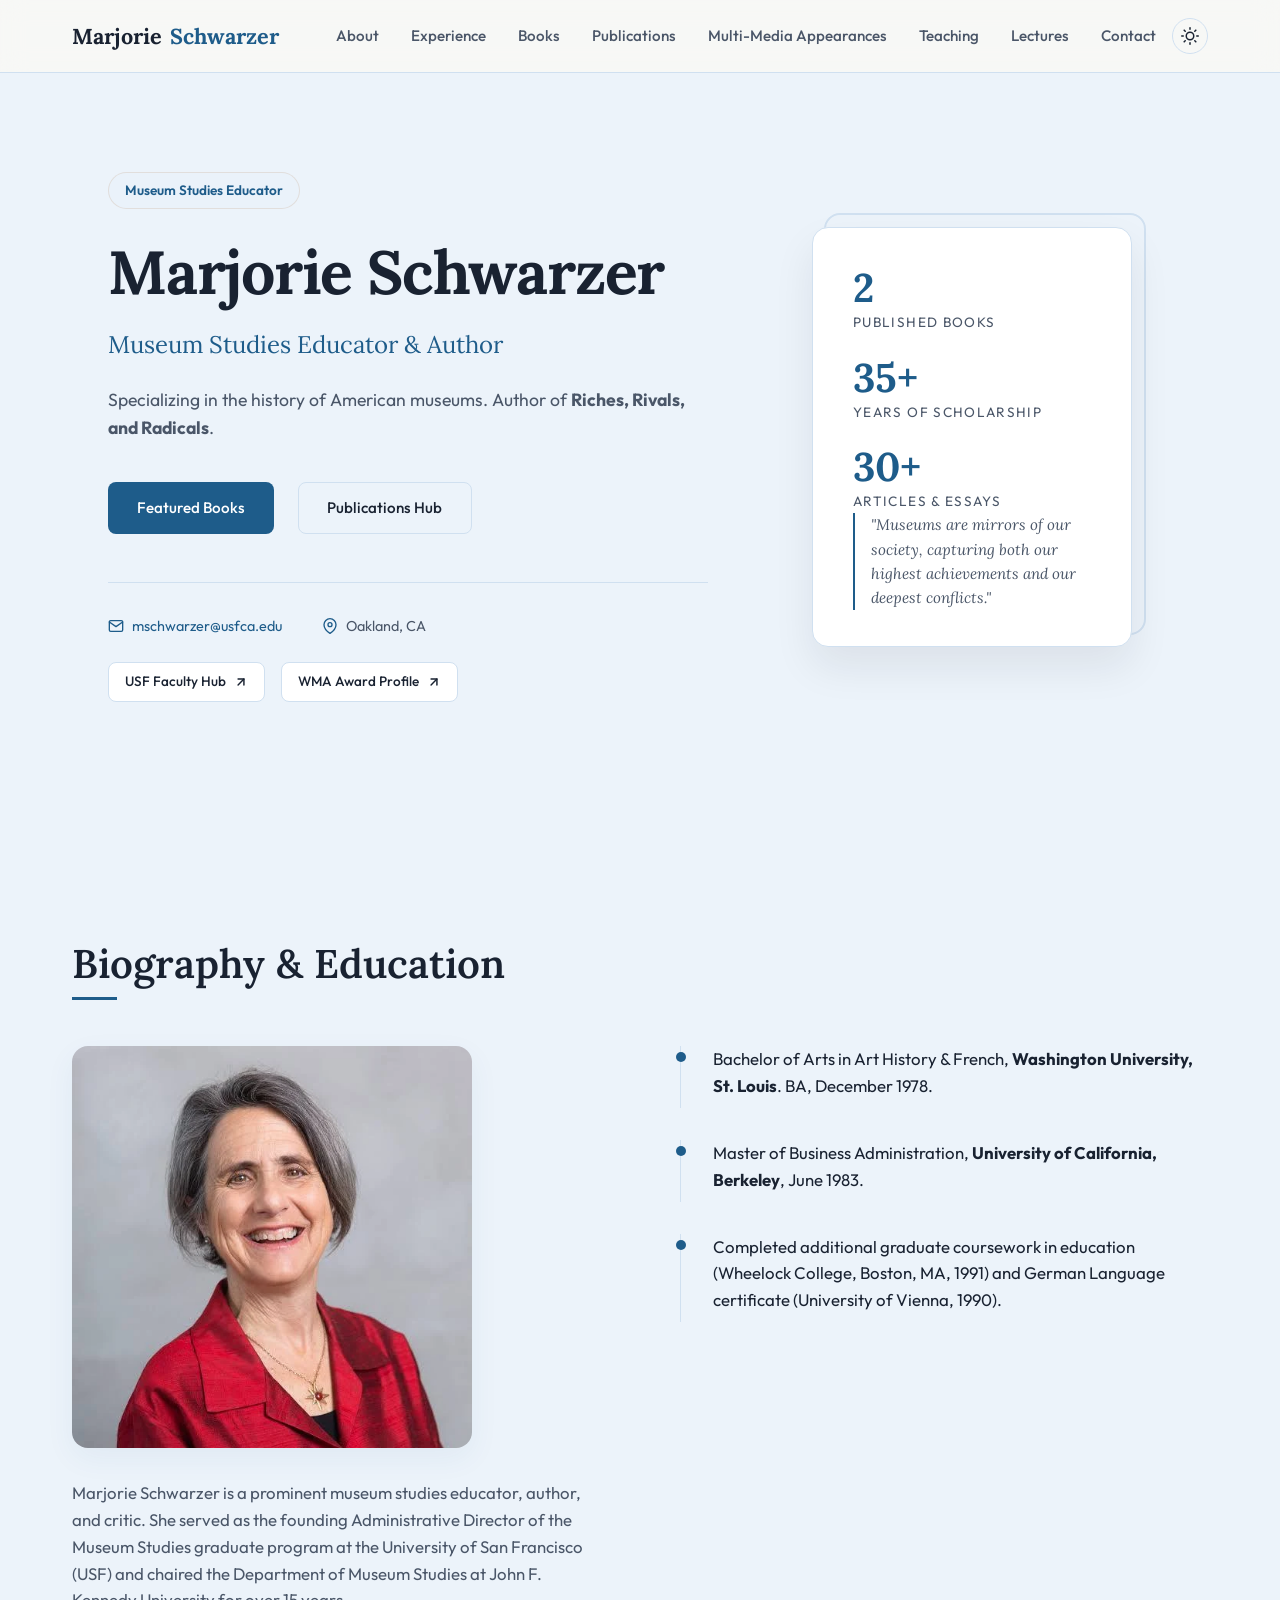
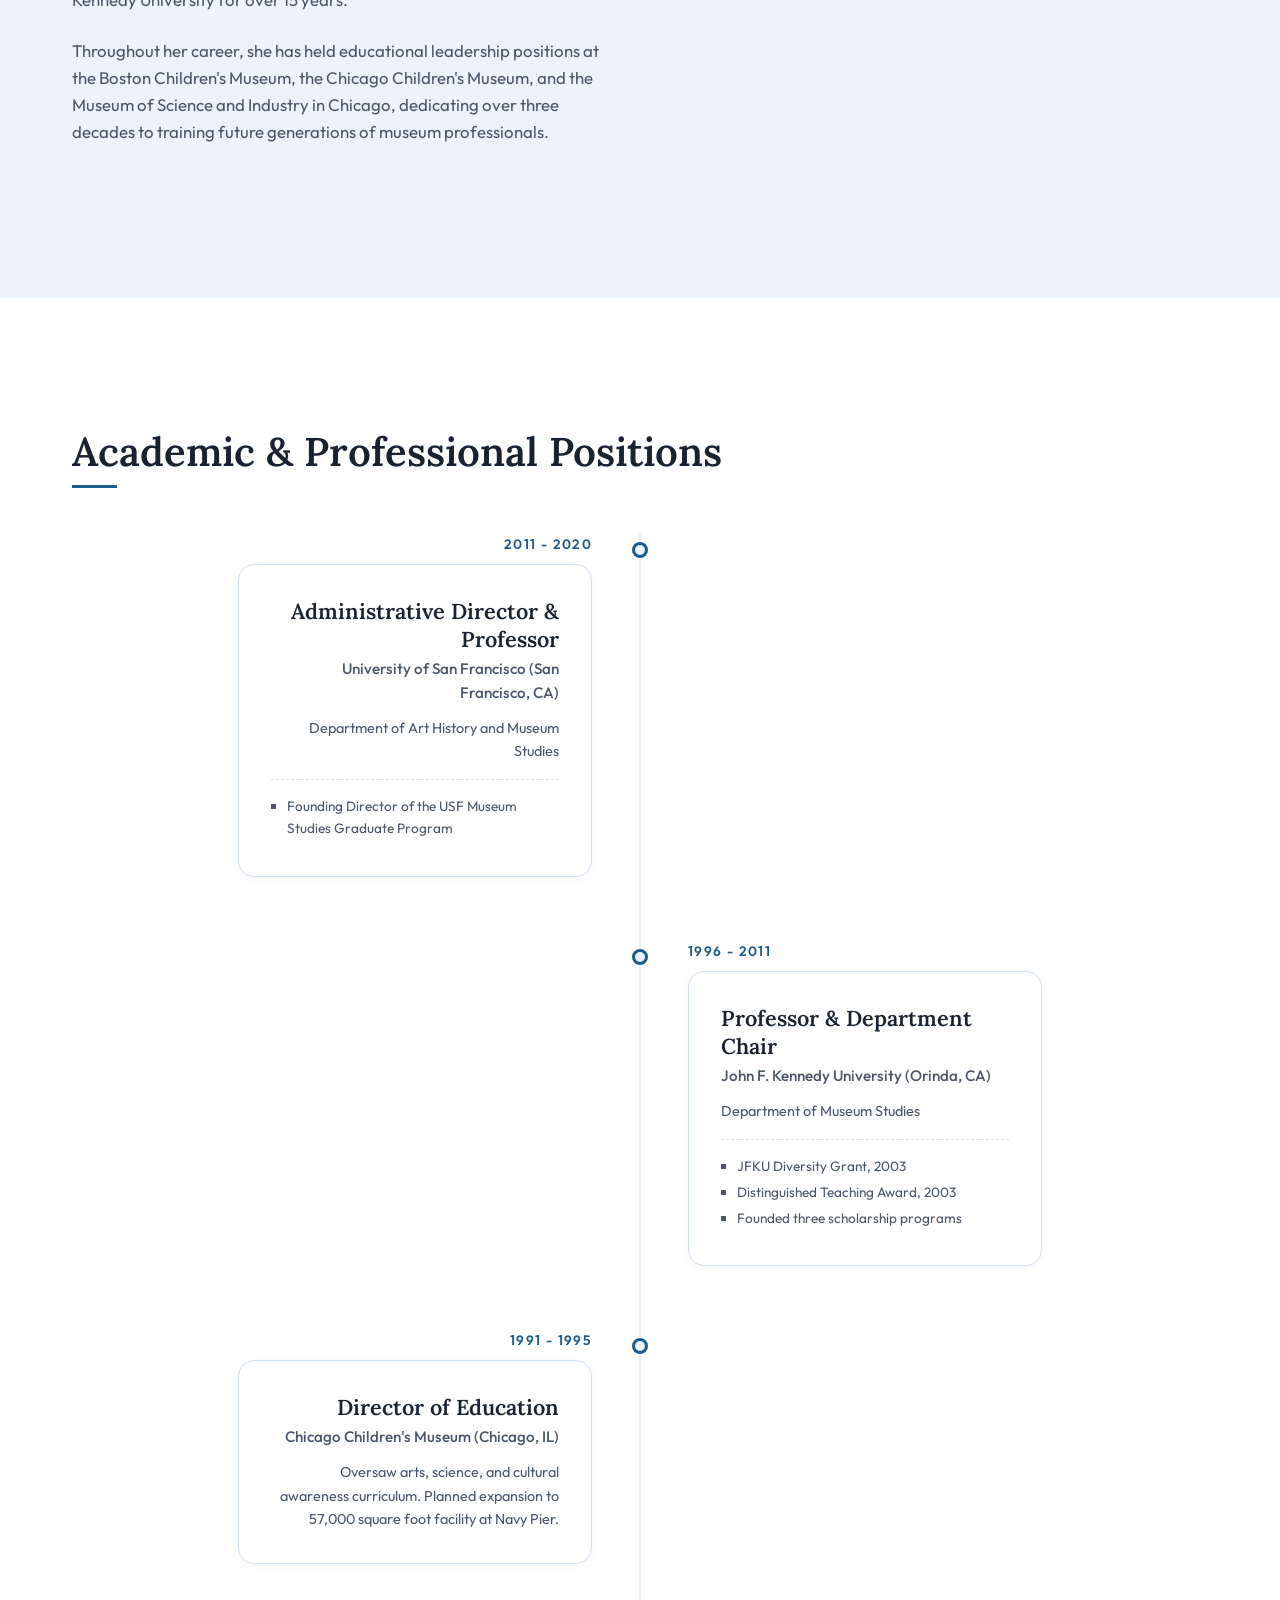
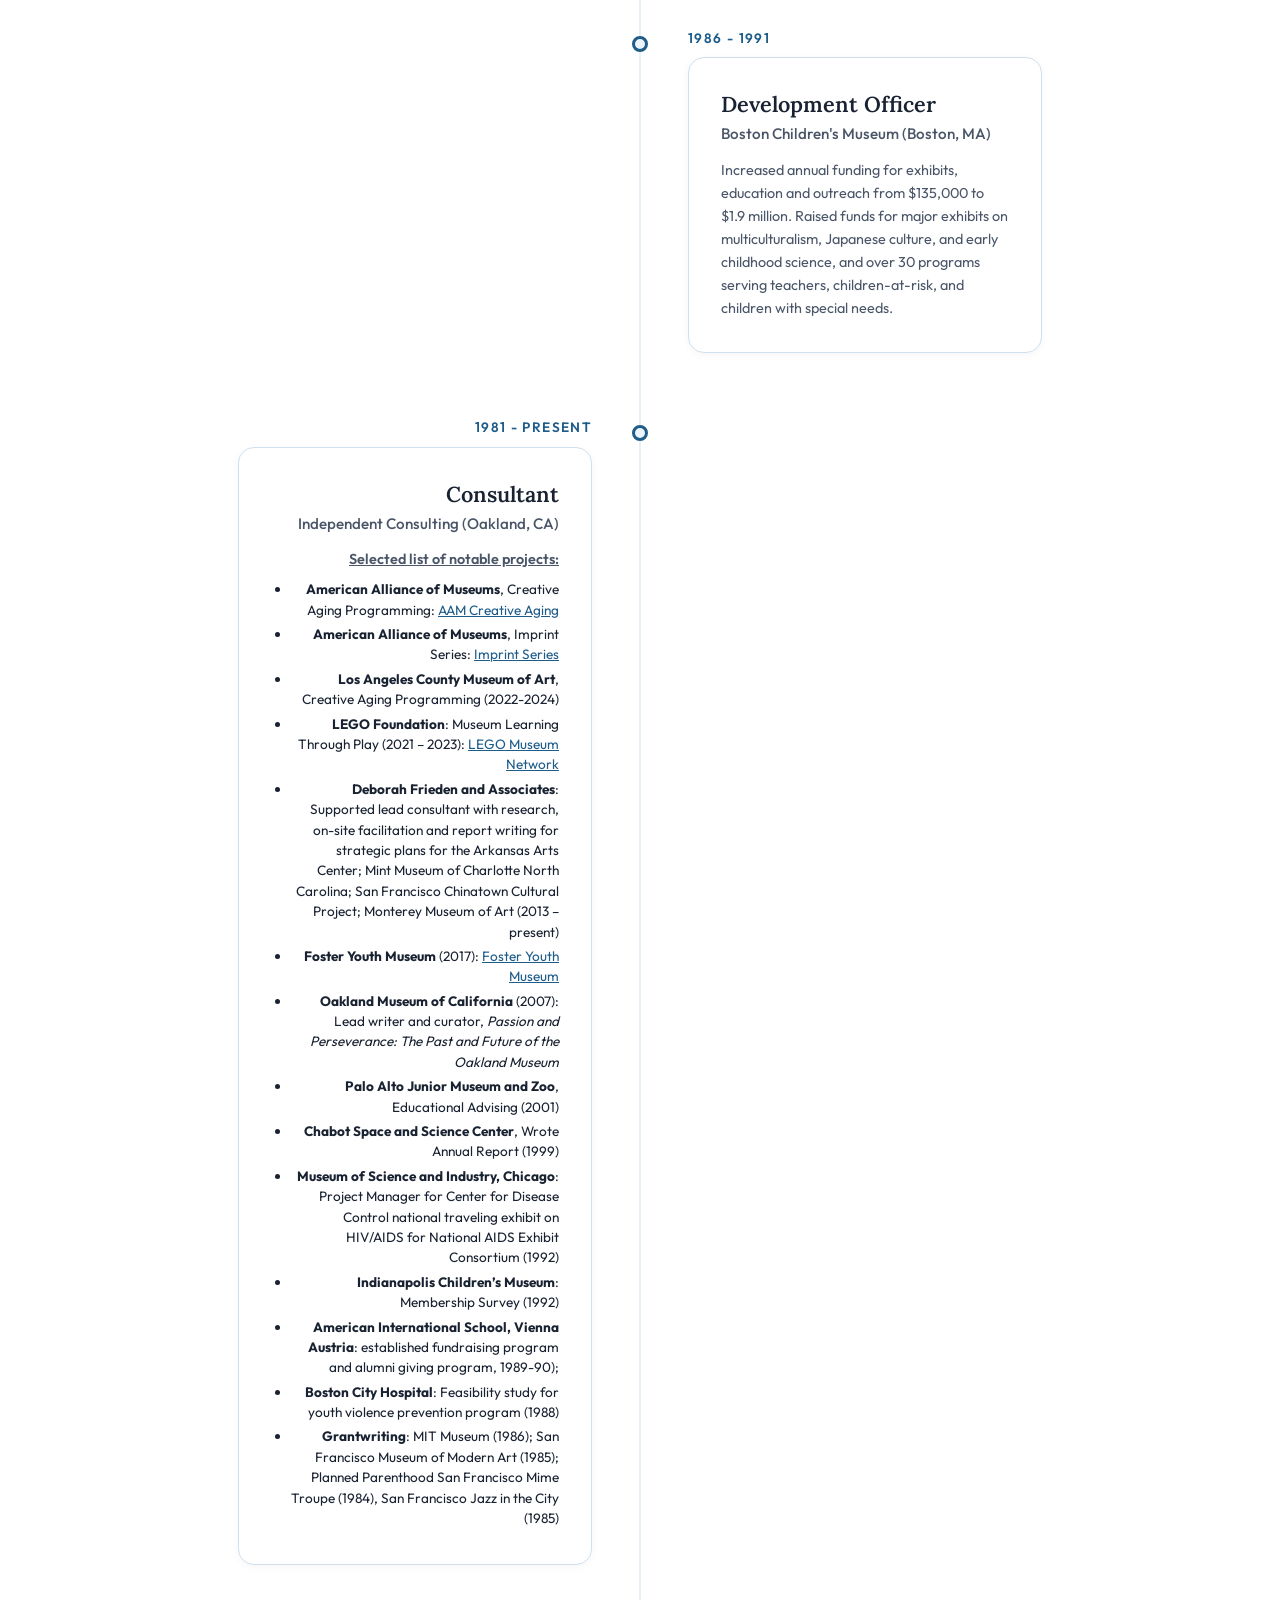
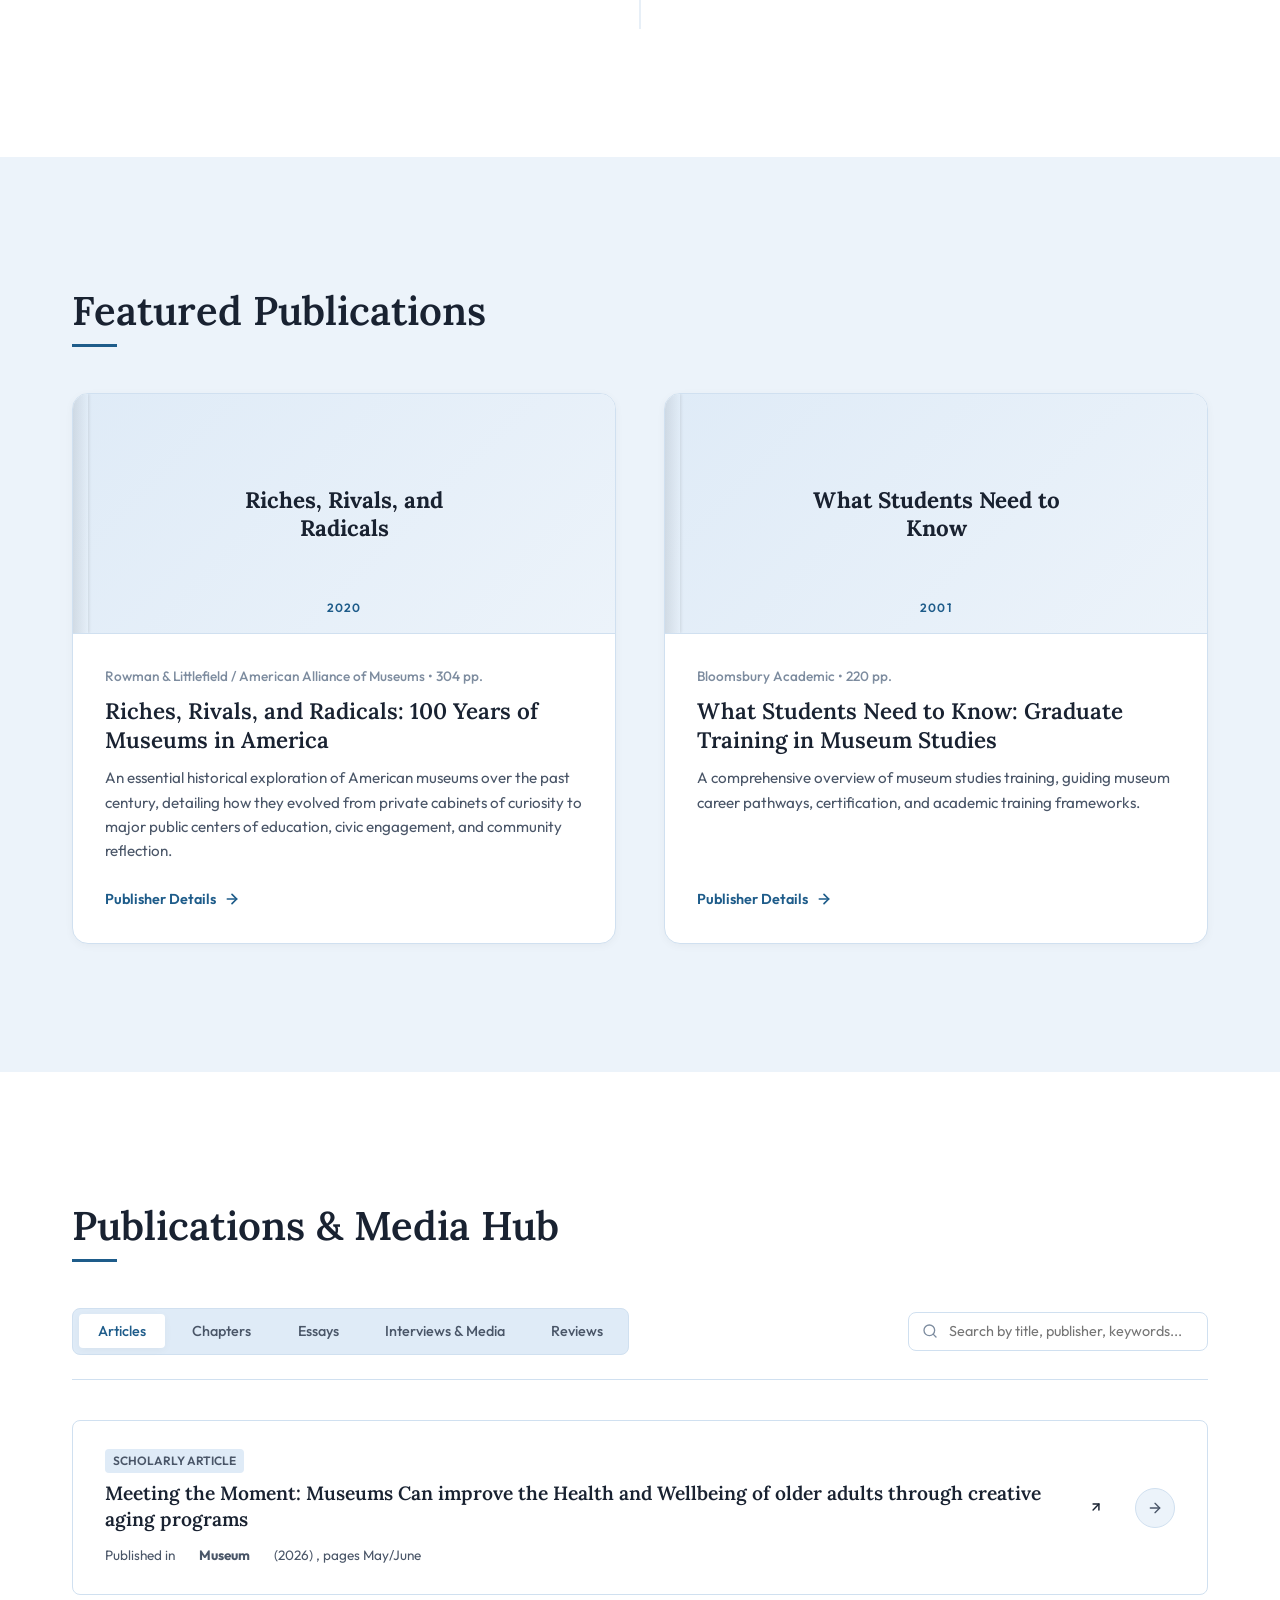
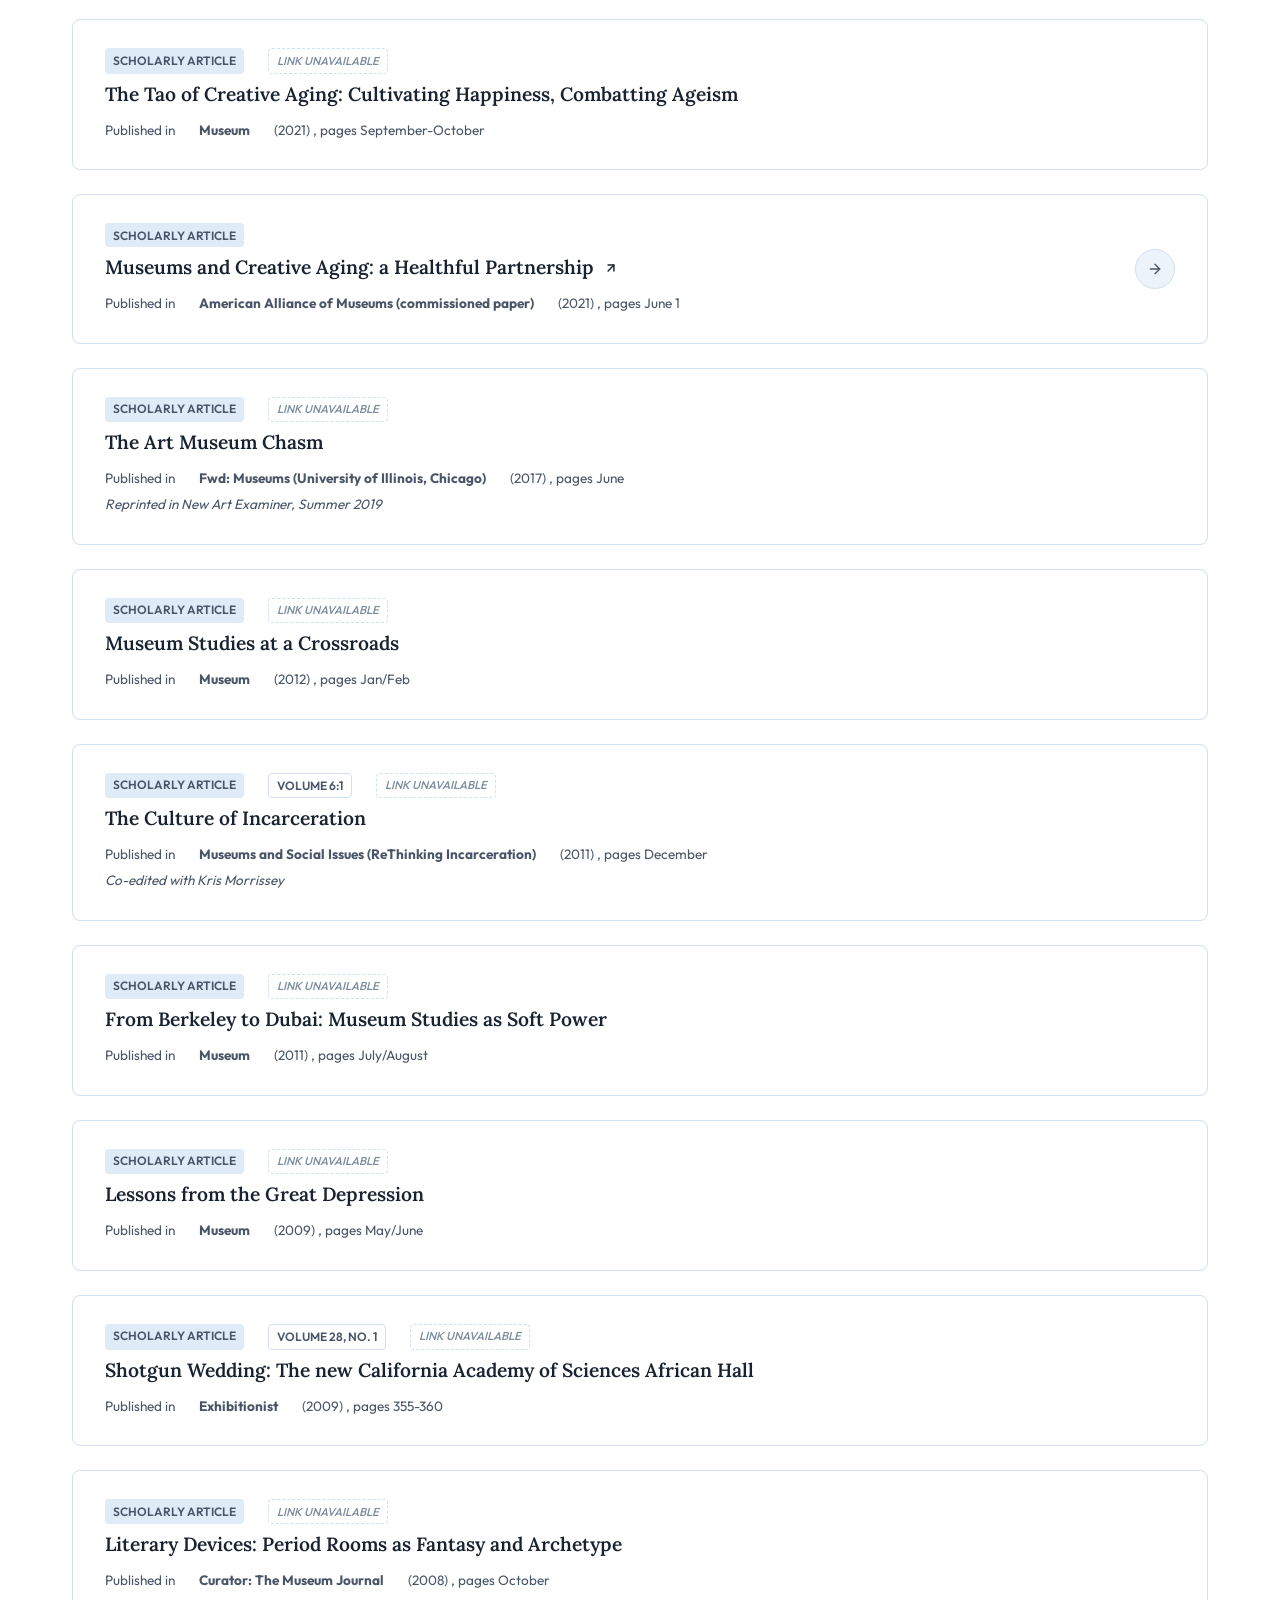
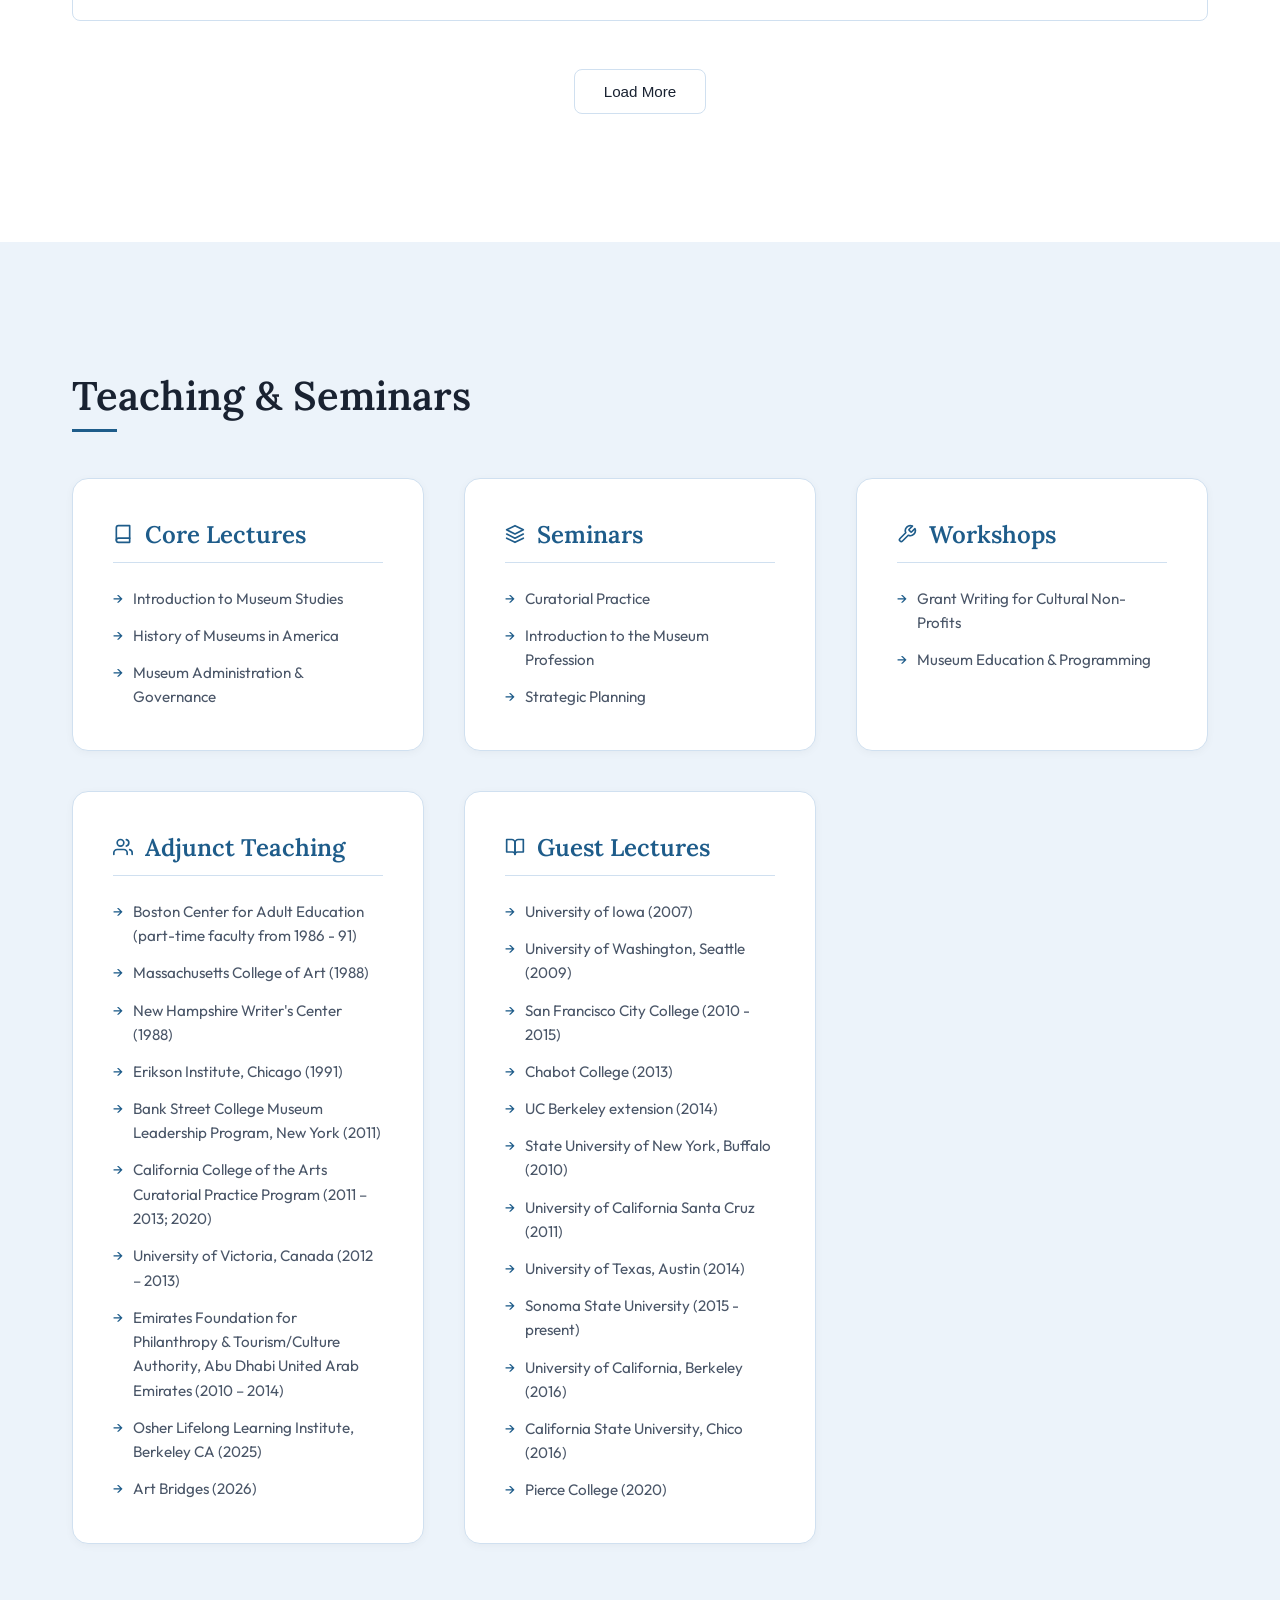
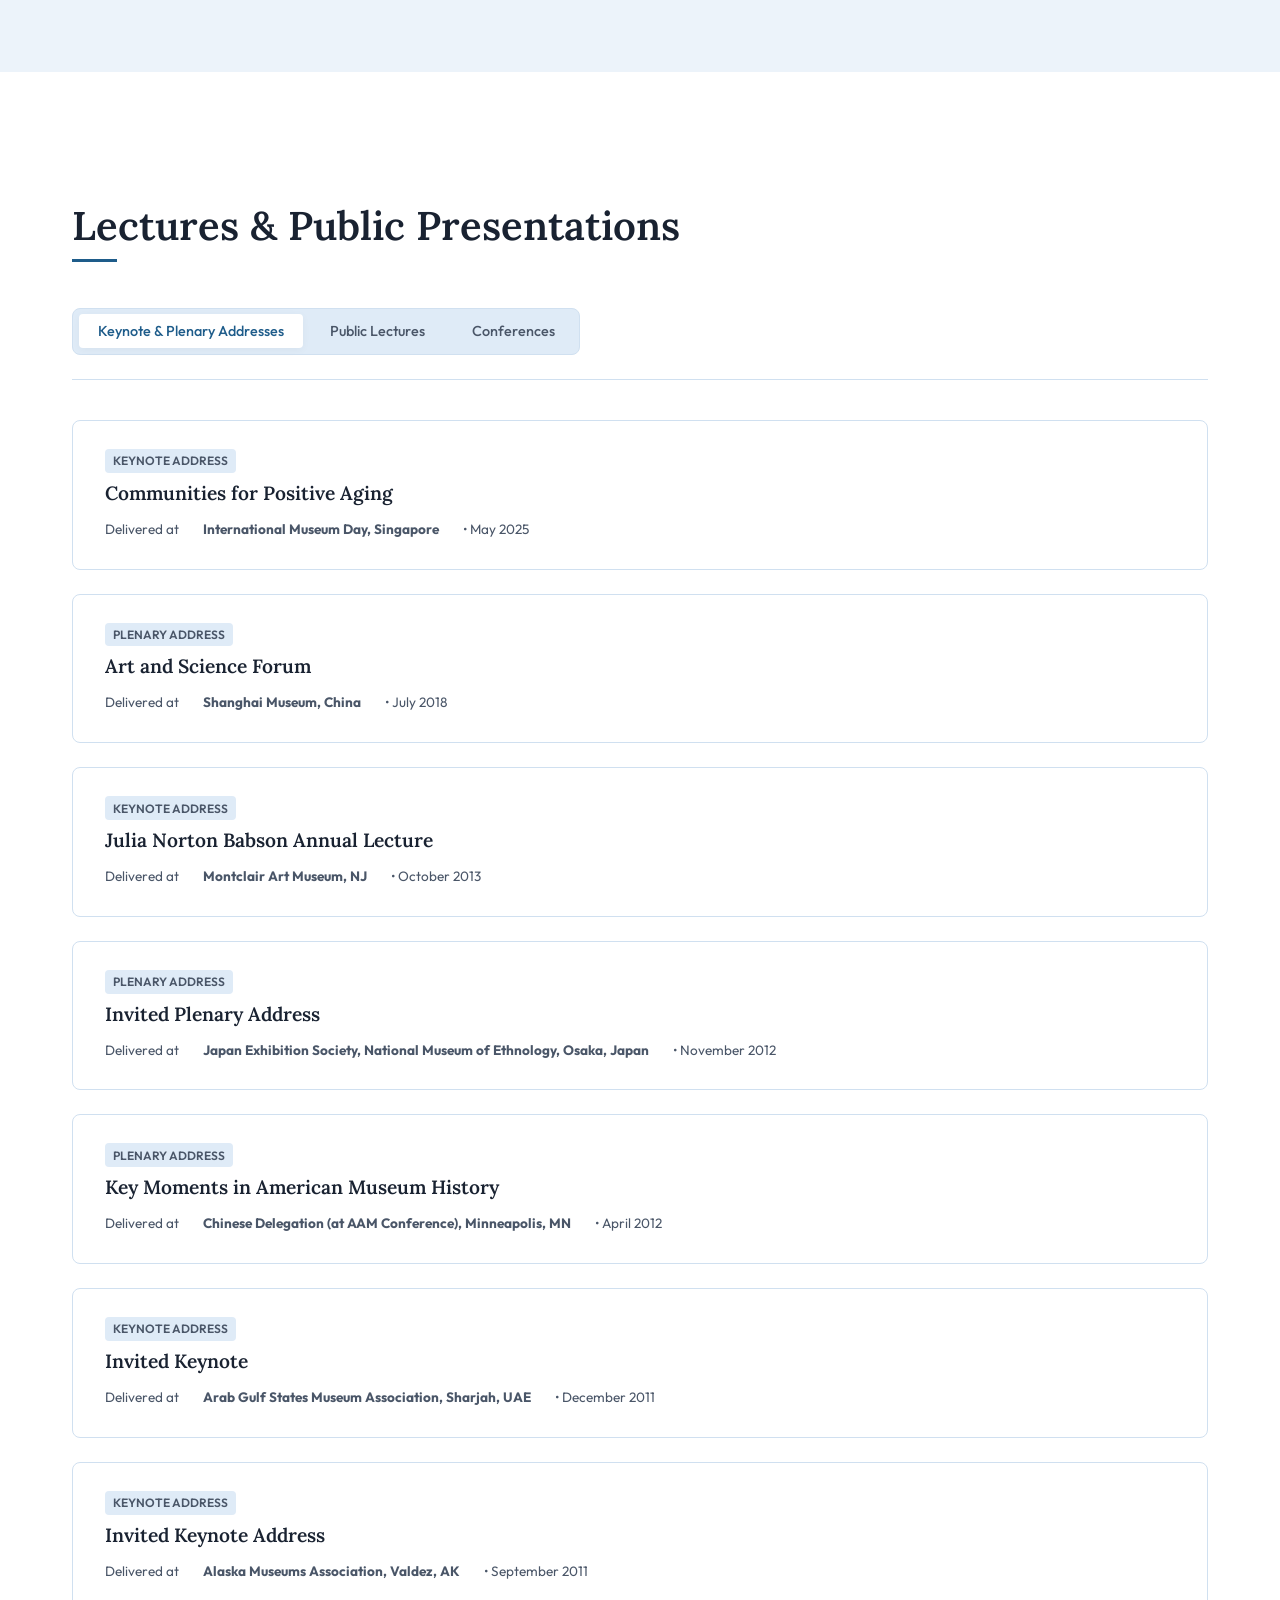
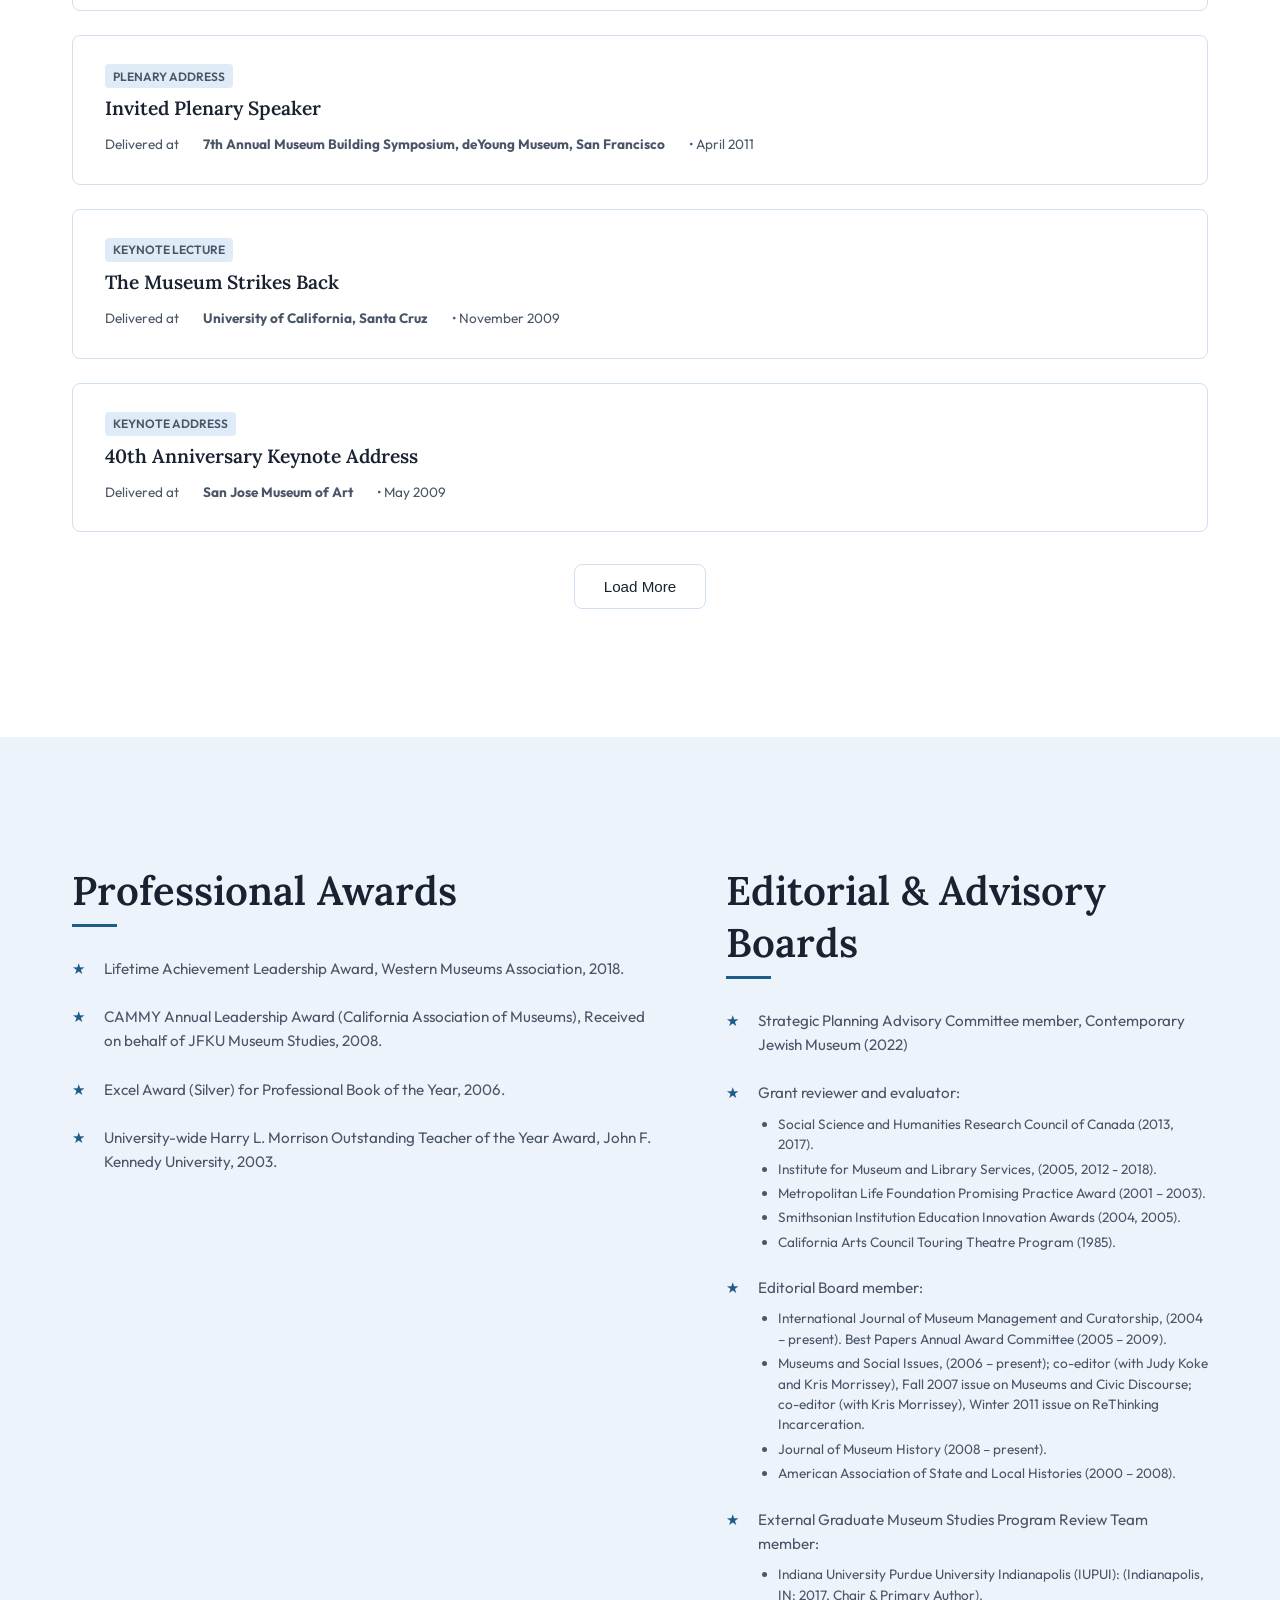
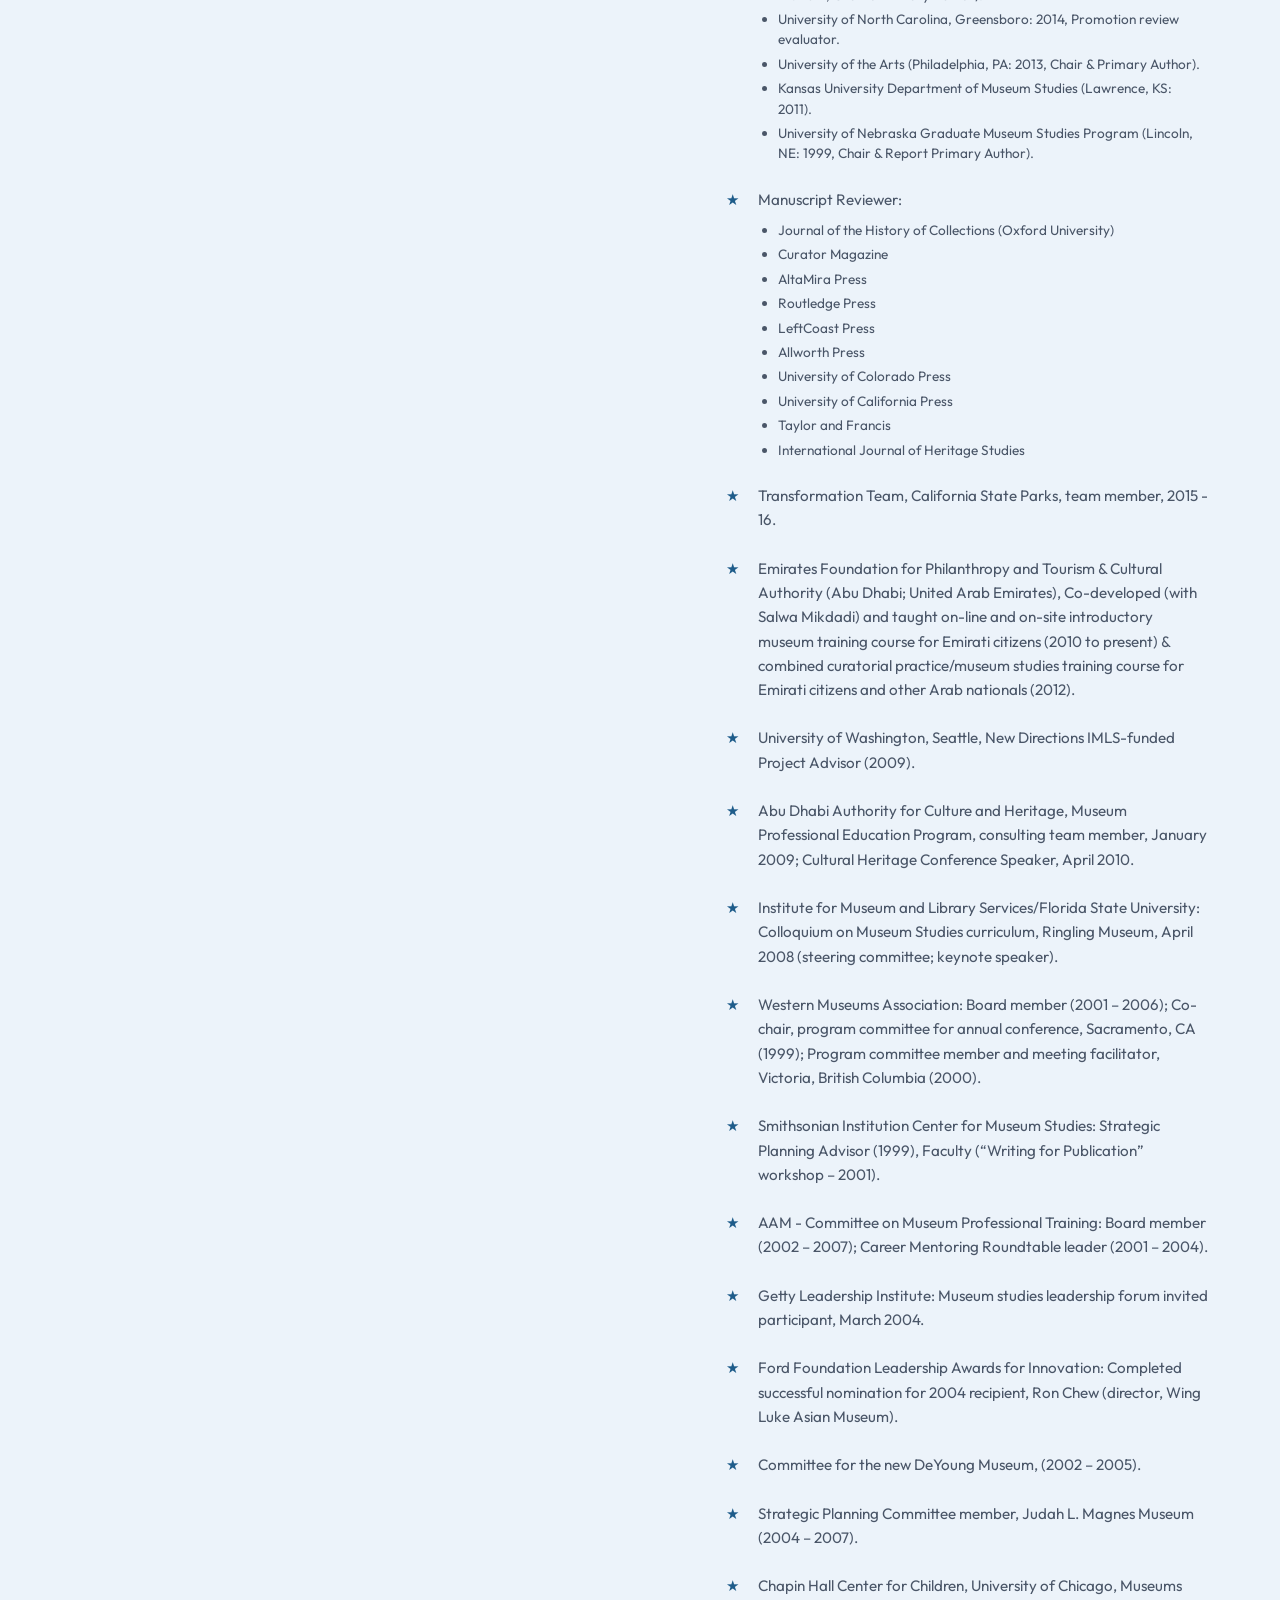
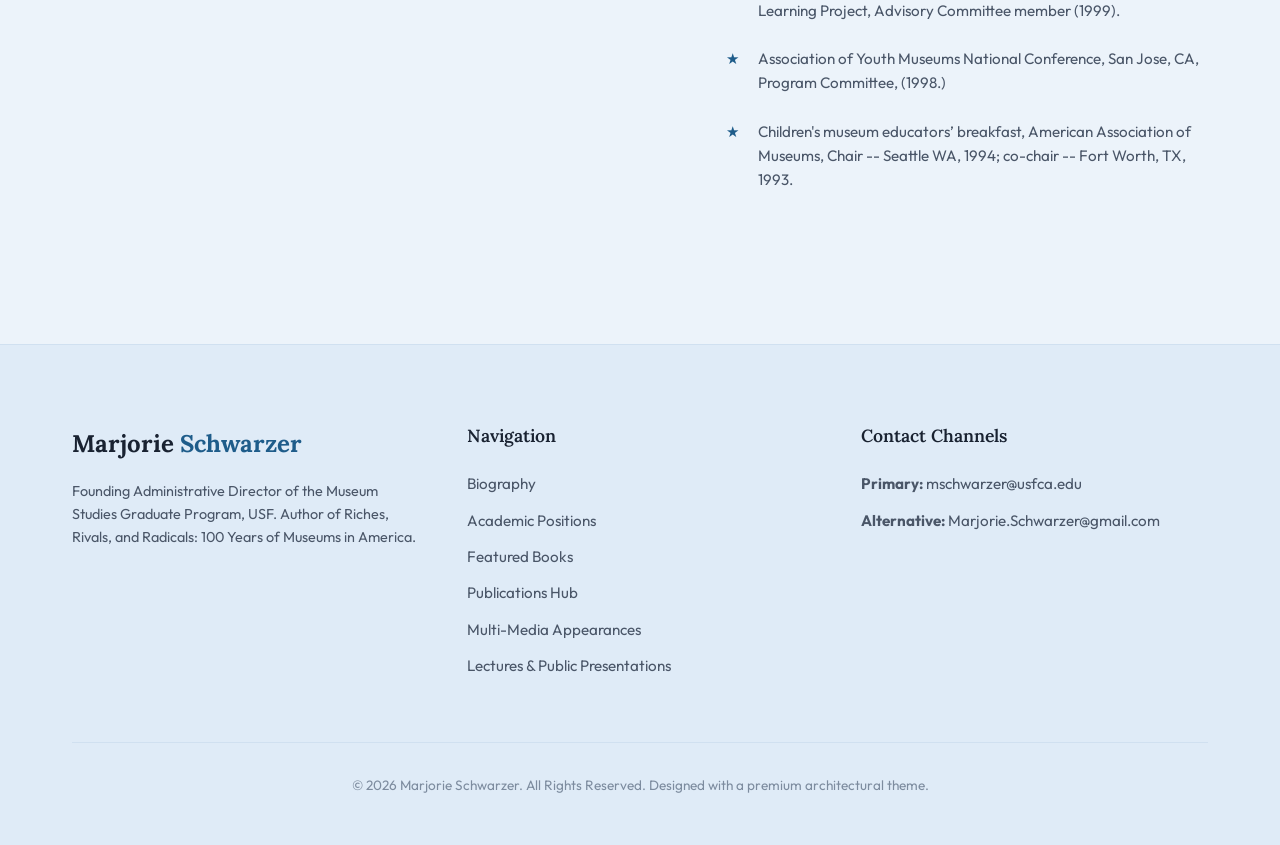
==== commit 5e19c9f8: "Add files via upload" ====
--- a/index.html
+++ b/index.html
@@ -1220,7 +1220,7 @@
           <h1 class="hero-title" id="author-name">Marjorie Schwarzer</h1>
           <p class="hero-subtitle">Museum Studies Educator & Author</p>
           <p class="hero-text">
-            Specializing in the history of American museums, museum education, and decolonizing cultural spaces. Author of <strong>Riches, Rivals, and Radicals</strong>.
+            Specializing in the history of American museums. Author of <strong>Riches, Rivals, and Radicals</strong>.
           </p>
           <div class="hero-buttons">
             <a href="#books" class="btn btn-primary">Featured Books</a>
@@ -1473,6 +1473,9 @@
       "text": "Bachelor of Arts in Art History & French, <strong>Washington University, St. Louis</strong>. BA, December 1978."
     },
     {
+      "text": "Master of Business Administration, <strong>University of California, Berkeley</strong>, June 1983."
+    },
+    {
       "text": "Completed additional graduate coursework in education (Wheelock College, Boston, MA, 1991) and German Language certificate (University of Vienna, 1990)."
     }
   ],
@@ -1528,7 +1531,7 @@
       "location": "Oakland, CA",
       "title": "Consultant",
       "period": "1981 - present",
-      "details": "Consulting clients and projects (1981 – present):<ul class=\"timeline-consulting\" style=\"margin-top: 0.5rem; padding-left: 1.25rem; font-size: 0.85rem; line-height: 1.5;\"><li style=\"margin-bottom: 0.25rem;\"><strong>American Alliance of Museums</strong>, Creative Aging Programming: <a href=\"https://www.aam-us.org/programs/museums-creative-aging/\" target=\"_blank\" style=\"color: var(--accent-color); text-decoration: underline;\">AAM Creative Aging</a></li><li style=\"margin-bottom: 0.25rem;\"><strong>American Alliance of Museums</strong>, Imprint Series: <a href=\"https://www.aam-us.org/programs/imprint-series/\" target=\"_blank\" style=\"color: var(--accent-color); text-decoration: underline;\">Imprint Series</a></li><li style=\"margin-bottom: 0.25rem;\"><strong>Los Angeles County Museum of Art</strong>, Creative Aging Programming (2022-2024)</li><li style=\"margin-bottom: 0.25rem;\"><strong>LEGO Foundation</strong>: Museum Learning Through Play (2021 – 2023): <a href=\"https://www.lego.com/en-us/sustainability/museum-network?locale=en-us\" target=\"_blank\" style=\"color: var(--accent-color); text-decoration: underline;\">LEGO Museum Network</a></li><li style=\"margin-bottom: 0.25rem;\"><strong>Deborah Frieden and Associates</strong>: Supported lead consultant with research, on-site facilitation and report writing for strategic plans for the Arkansas Arts Center; Mint Museum of Charlotte North Carolina; San Francisco Chinatown Cultural Project; Monterey Museum of Art (2013 – present)</li><li style=\"margin-bottom: 0.25rem;\"><strong>Foster Youth Museum</strong> (2017): <a href=\"https://calyouthconn.org/leadership-in-action/foster-youth-museum/\" target=\"_blank\" style=\"color: var(--accent-color); text-decoration: underline;\">Foster Youth Museum</a></li><li style=\"margin-bottom: 0.25rem;\"><strong>Oakland Museum of California</strong> (2007): Lead writer and curator, <em>Passion and Perseverance: The Past and Future of the Oakland Museum</em></li><li style=\"margin-bottom: 0.25rem;\"><strong>Palo Alto Junior Museum and Zoo</strong>, Educational Advising (2001)</li><li style=\"margin-bottom: 0.25rem;\"><strong>Chabot Space and Science Center</strong>, Wrote Annual Report (1999)</li><li style=\"margin-bottom: 0.25rem;\"><strong>Museum of Science and Industry, Chicago</strong>: Project Manager for Center for Disease Control national traveling exhibit on HIV/AIDS for National AIDS Exhibit Consortium (1992)</li><li style=\"margin-bottom: 0.25rem;\"><strong>Indianapolis Children’s Museum</strong>: Membership Survey (1992)</li><li style=\"margin-bottom: 0.25rem;\"><strong>American International School, Vienna Austria</strong>: established fundraising program and alumni giving program, 1989-90);</li><li style=\"margin-bottom: 0.25rem;\"><strong>Boston City Hospital</strong>: Feasibility study for youth violence prevention program (1988)</li><li style=\"margin-bottom: 0.25rem;\"><strong>Grantwriting</strong>: MIT Museum (1986); San Francisco Museum of Modern Art (1985); Planned Parenthood San Francisco Mime Troupe (1984), San Francisco Jazz in the City (1985)</li></ul>"
+      "details": "<span style=\"text-decoration: underline; font-weight: 600;\">Selected list of notable projects:</span><ul class=\"timeline-consulting\" style=\"margin-top: 0.5rem; padding-left: 1.25rem; font-size: 0.85rem; line-height: 1.5;\"><li style=\"margin-bottom: 0.25rem;\"><strong>American Alliance of Museums</strong>, Creative Aging Programming: <a href=\"https://www.aam-us.org/programs/museums-creative-aging/\" target=\"_blank\" style=\"color: var(--accent-color); text-decoration: underline;\">AAM Creative Aging</a></li><li style=\"margin-bottom: 0.25rem;\"><strong>American Alliance of Museums</strong>, Imprint Series: <a href=\"https://www.aam-us.org/programs/imprint-series/\" target=\"_blank\" style=\"color: var(--accent-color); text-decoration: underline;\">Imprint Series</a></li><li style=\"margin-bottom: 0.25rem;\"><strong>Los Angeles County Museum of Art</strong>, Creative Aging Programming (2022-2024)</li><li style=\"margin-bottom: 0.25rem;\"><strong>LEGO Foundation</strong>: Museum Learning Through Play (2021 – 2023): <a href=\"https://www.lego.com/en-us/sustainability/museum-network?locale=en-us\" target=\"_blank\" style=\"color: var(--accent-color); text-decoration: underline;\">LEGO Museum Network</a></li><li style=\"margin-bottom: 0.25rem;\"><strong>Deborah Frieden and Associates</strong>: Supported lead consultant with research, on-site facilitation and report writing for strategic plans for the Arkansas Arts Center; Mint Museum of Charlotte North Carolina; San Francisco Chinatown Cultural Project; Monterey Museum of Art (2013 – present)</li><li style=\"margin-bottom: 0.25rem;\"><strong>Foster Youth Museum</strong> (2017): <a href=\"https://calyouthconn.org/leadership-in-action/foster-youth-museum/\" target=\"_blank\" style=\"color: var(--accent-color); text-decoration: underline;\">Foster Youth Museum</a></li><li style=\"margin-bottom: 0.25rem;\"><strong>Oakland Museum of California</strong> (2007): Lead writer and curator, <em>Passion and Perseverance: The Past and Future of the Oakland Museum</em></li><li style=\"margin-bottom: 0.25rem;\"><strong>Palo Alto Junior Museum and Zoo</strong>, Educational Advising (2001)</li><li style=\"margin-bottom: 0.25rem;\"><strong>Chabot Space and Science Center</strong>, Wrote Annual Report (1999)</li><li style=\"margin-bottom: 0.25rem;\"><strong>Museum of Science and Industry, Chicago</strong>: Project Manager for Center for Disease Control national traveling exhibit on HIV/AIDS for National AIDS Exhibit Consortium (1992)</li><li style=\"margin-bottom: 0.25rem;\"><strong>Indianapolis Children’s Museum</strong>: Membership Survey (1992)</li><li style=\"margin-bottom: 0.25rem;\"><strong>American International School, Vienna Austria</strong>: established fundraising program and alumni giving program, 1989-90);</li><li style=\"margin-bottom: 0.25rem;\"><strong>Boston City Hospital</strong>: Feasibility study for youth violence prevention program (1988)</li><li style=\"margin-bottom: 0.25rem;\"><strong>Grantwriting</strong>: MIT Museum (1986); San Francisco Museum of Modern Art (1985); Planned Parenthood San Francisco Mime Troupe (1984), San Francisco Jazz in the City (1985)</li></ul>"
     }
   ],
   "books": [
@@ -1628,8 +1631,8 @@
       "editor": "Andrew Leland",
       "publisher": "Chronicle Books",
       "year": "2010",
-      "url": "",
-      "url_unavailable": true
+      "url": "https://www.academia.edu/6719609/Butterflies_in_the_Basement",
+      "url_unavailable": false
     },
     {
       "title": "Museum Studies and Museum Careers",
@@ -1665,8 +1668,8 @@
       "journal": "Museum",
       "year": "2026",
       "pages": "May/June",
-      "url": "",
-      "url_unavailable": true
+      "url": "https://www.aam-us.org/2026/05/10/meeting-the-moment-creative-aging-programs/?utm_source=American+Alliance+of+Museums&utm_campaign=b5f2fc91d4-Newsletter-May14-2026-Field-Notes&utm_medium=email&utm_term=0_f06e575db6-b5f2fc91d4-37417401",
+      "url_unavailable": false
     },
     {
       "title": "The Tao of Creative Aging: Cultivating Happiness, Combatting Ageism",
@@ -1681,8 +1684,8 @@
       "journal": "American Alliance of Museums (commissioned paper)",
       "year": "2021",
       "pages": "June 1",
-      "url": "",
-      "url_unavailable": true
+      "url": "https://www.aam-us.org/programs/museums-creative-aging/",
+      "url_unavailable": false
     },
     {
       "title": "The Art Museum Chasm",
@@ -1899,8 +1902,8 @@
       "volume": "No. 45",
       "year": "1980",
       "pages": "Oct/Nov",
-      "url": "",
-      "url_unavailable": true
+      "url": "https://www.gen-us.net/communities-index/",
+      "url_unavailable": false
     }
   ],
   "essays": [
@@ -1908,16 +1911,16 @@
       "title": "Learning from History: Museum Heroes in the Archives",
       "publication": "Center for the Future of Museums Blog",
       "date": "3 March 2026",
-      "url": "",
-      "url_unavailable": true
+      "url": "https://www.aam-us.org/2026/03/03/history-museum-heroes/",
+      "url_unavailable": false
     },
     {
       "title": "The Jew in the Museum",
       "publication": "Self-published Field Essay",
       "date": "April 2024",
       "details": "Essay on historical and contemporary antisemitism within the museum field, co-authored with Mitchell Schwarzer",
-      "url": "",
-      "url_unavailable": true
+      "url": "https://jmuseums.org/wp-content/uploads/2024/03/The-Jew-in-the-Museum-March-2024.pdf",
+      "url_unavailable": false
     },
     {
       "title": "Setting the Context",
@@ -1930,8 +1933,8 @@
       "title": "Lessons from History: Museums and Pandemics",
       "publication": "Center for the Future of Museums Blog",
       "date": "March 10, 2020",
-      "url": "",
-      "url_unavailable": true
+      "url": "https://www.aam-us.org/2020/03/10/lessons-from-history-museums-and-pandemics/?fbclid=IwAR3EMXsmw1RSzDN958v5wkzdv4jLdQOehwzXung-5EC-36qtaacSgwfyXPE",
+      "url_unavailable": false
     },
     {
       "title": "Forward",
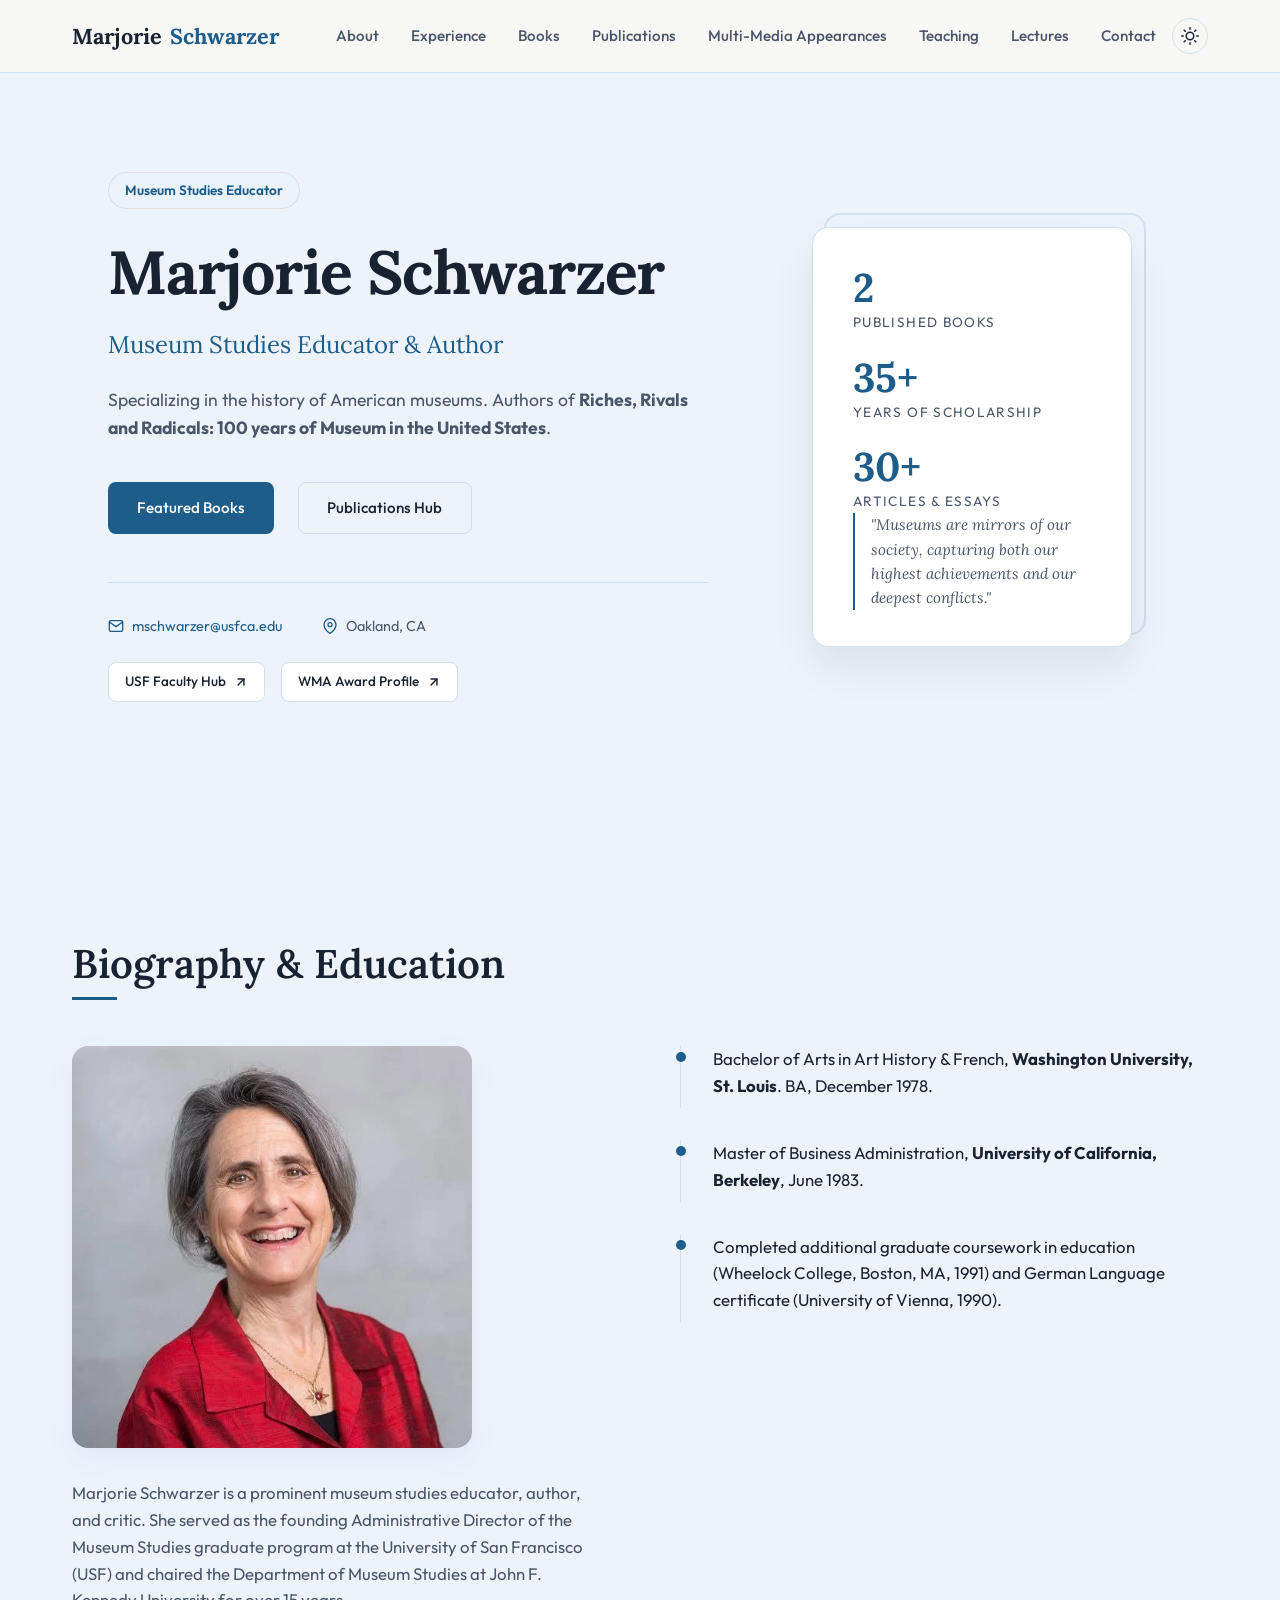
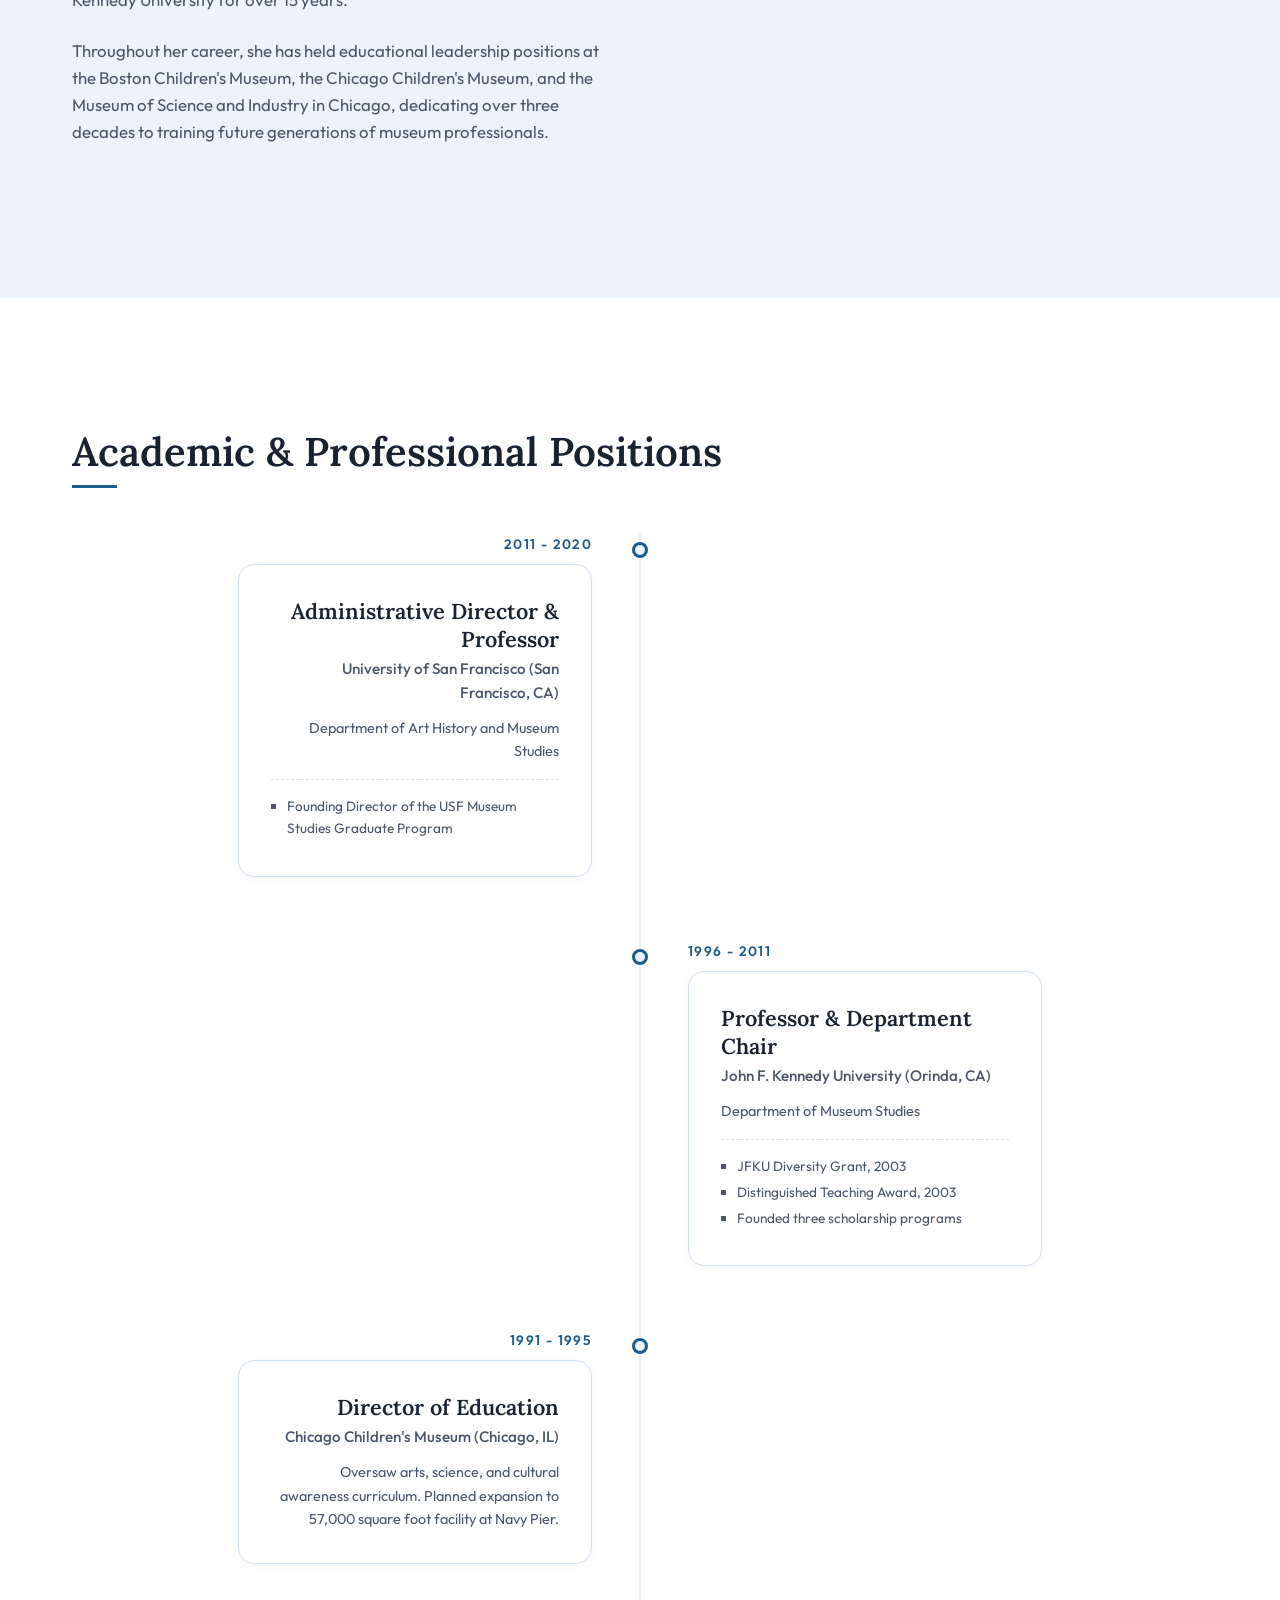
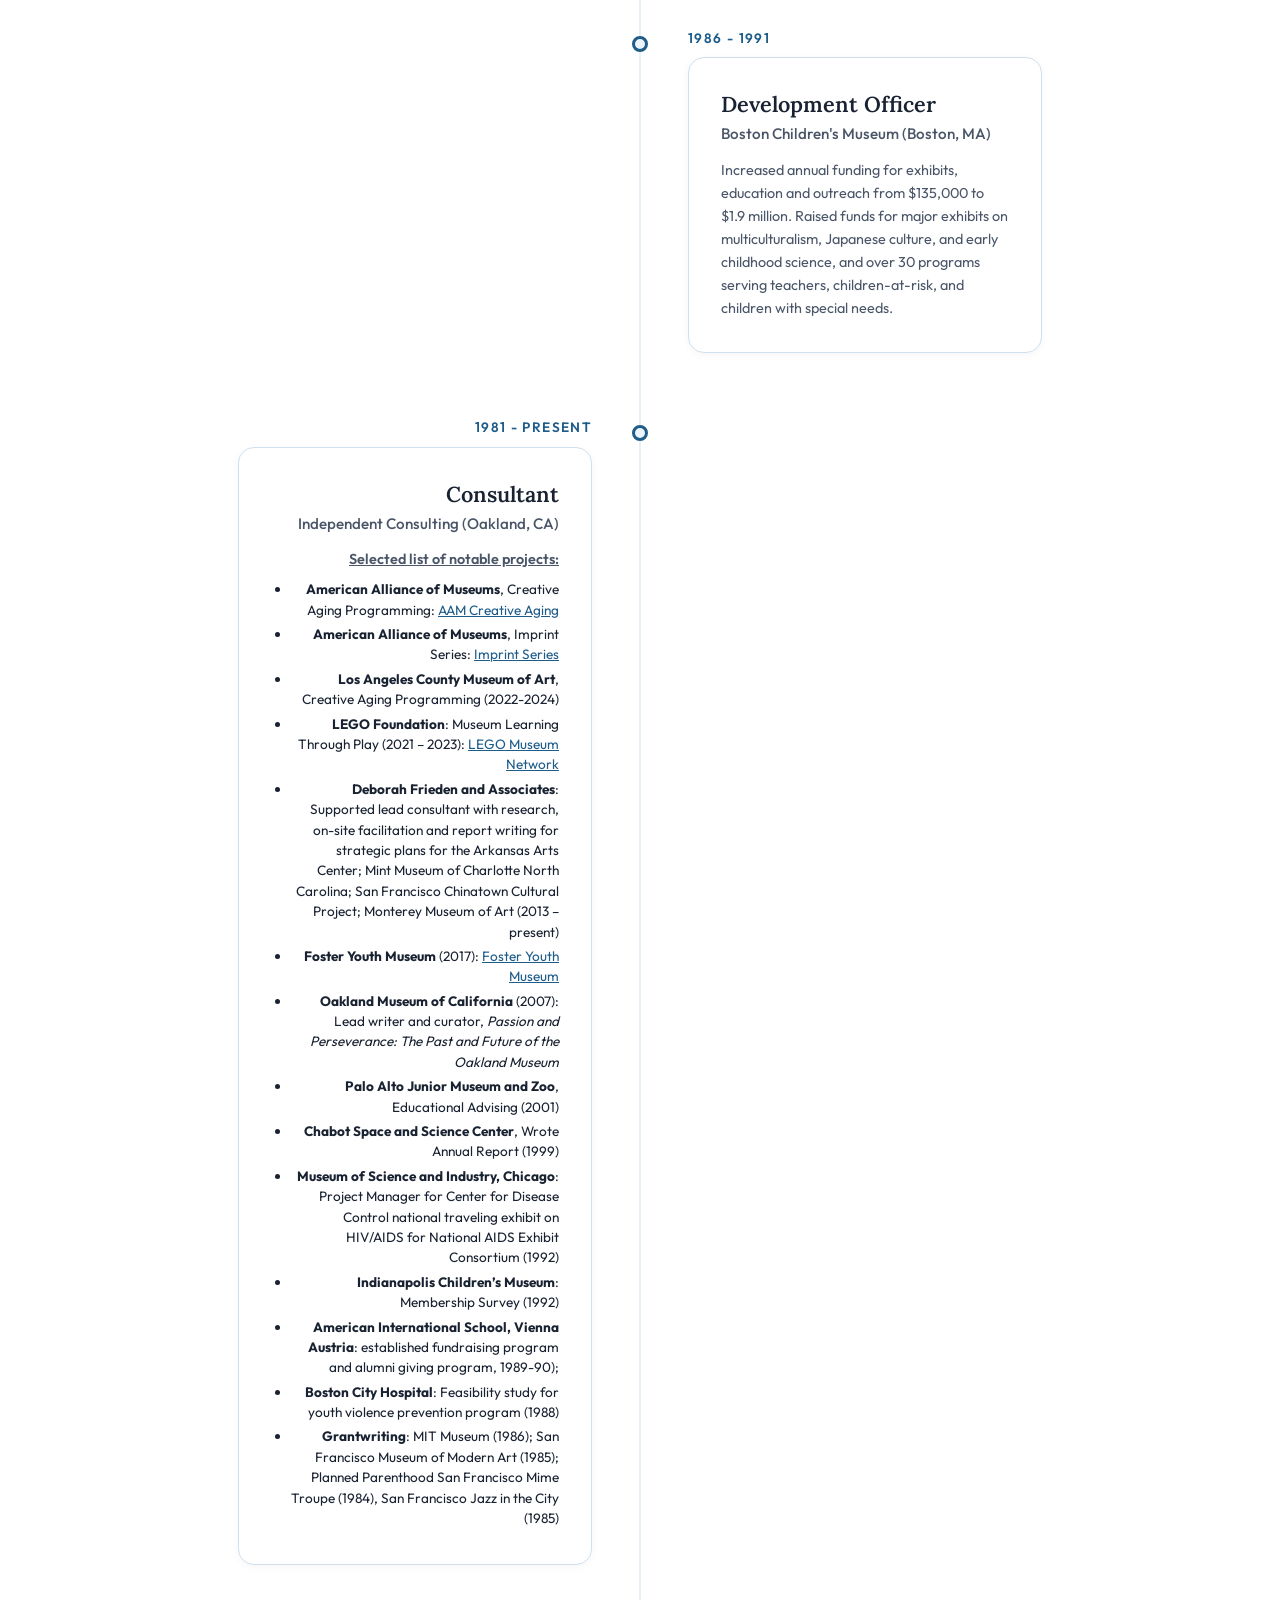
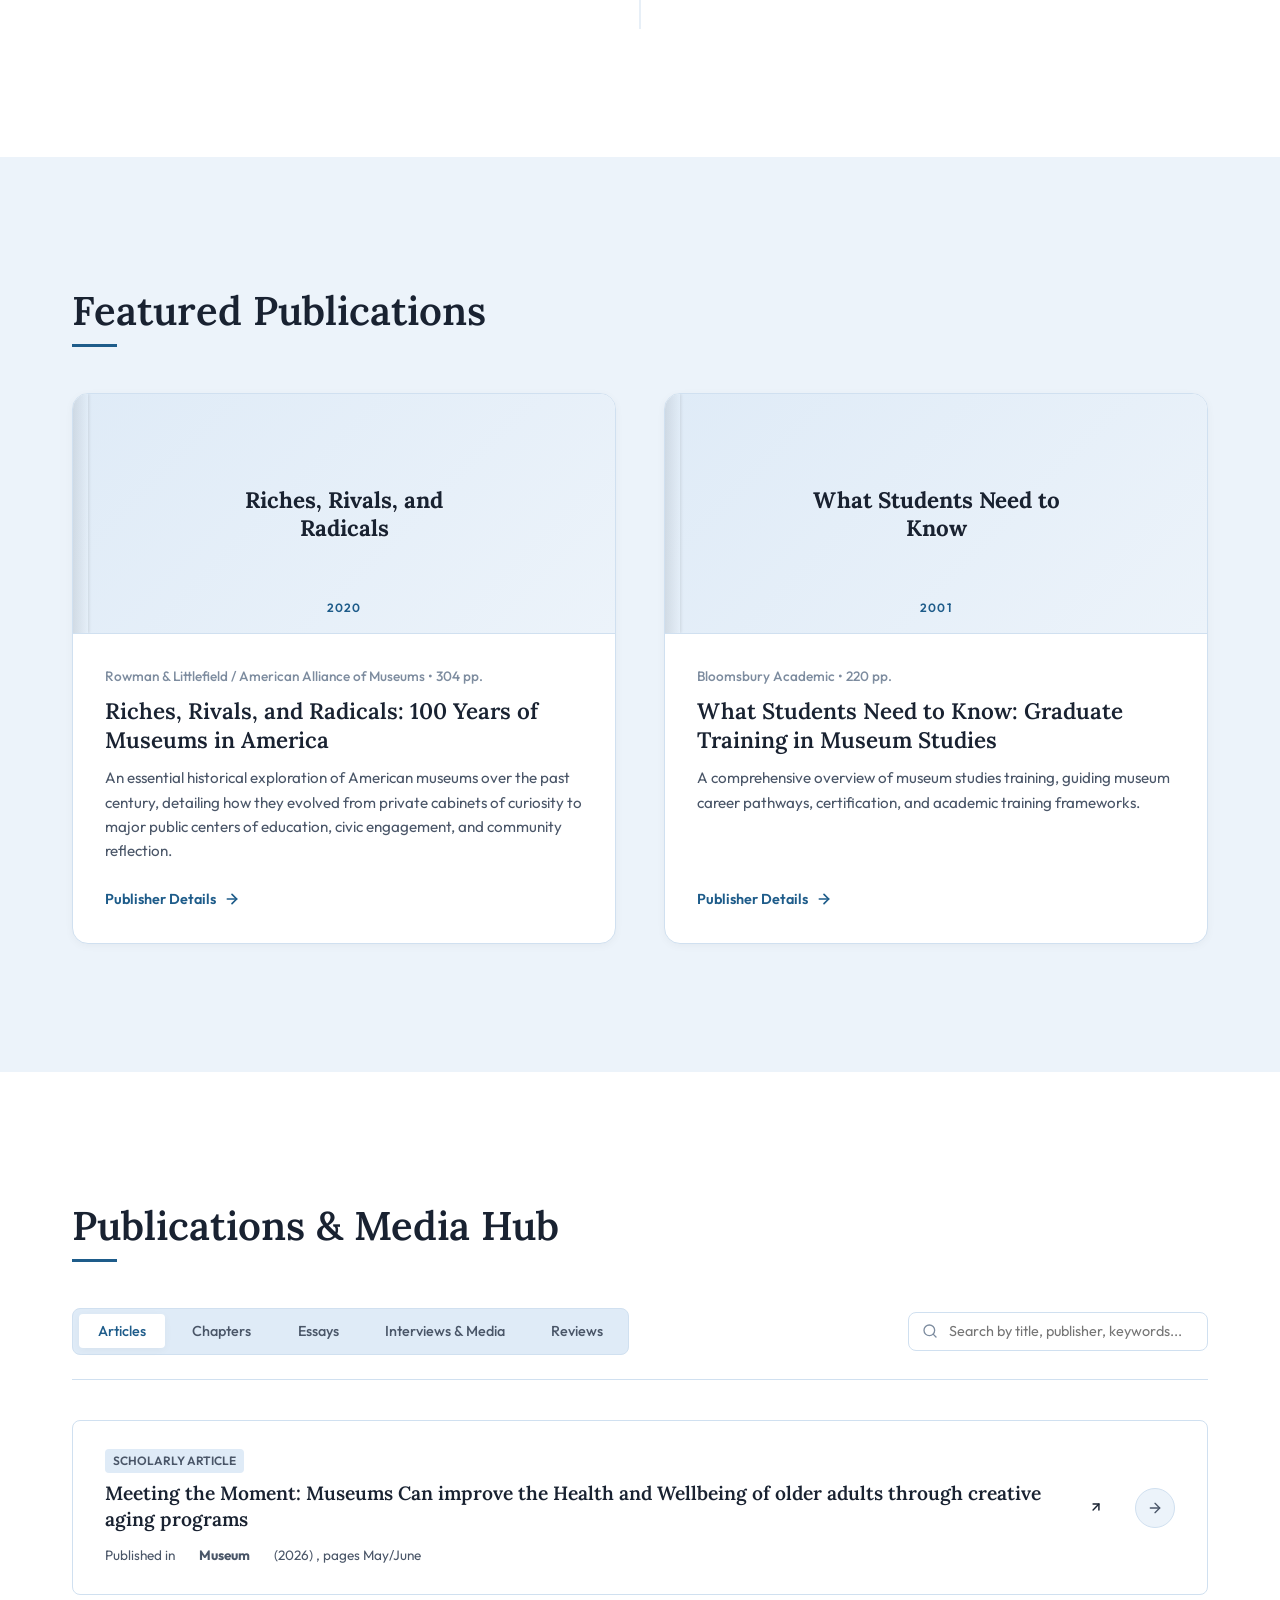
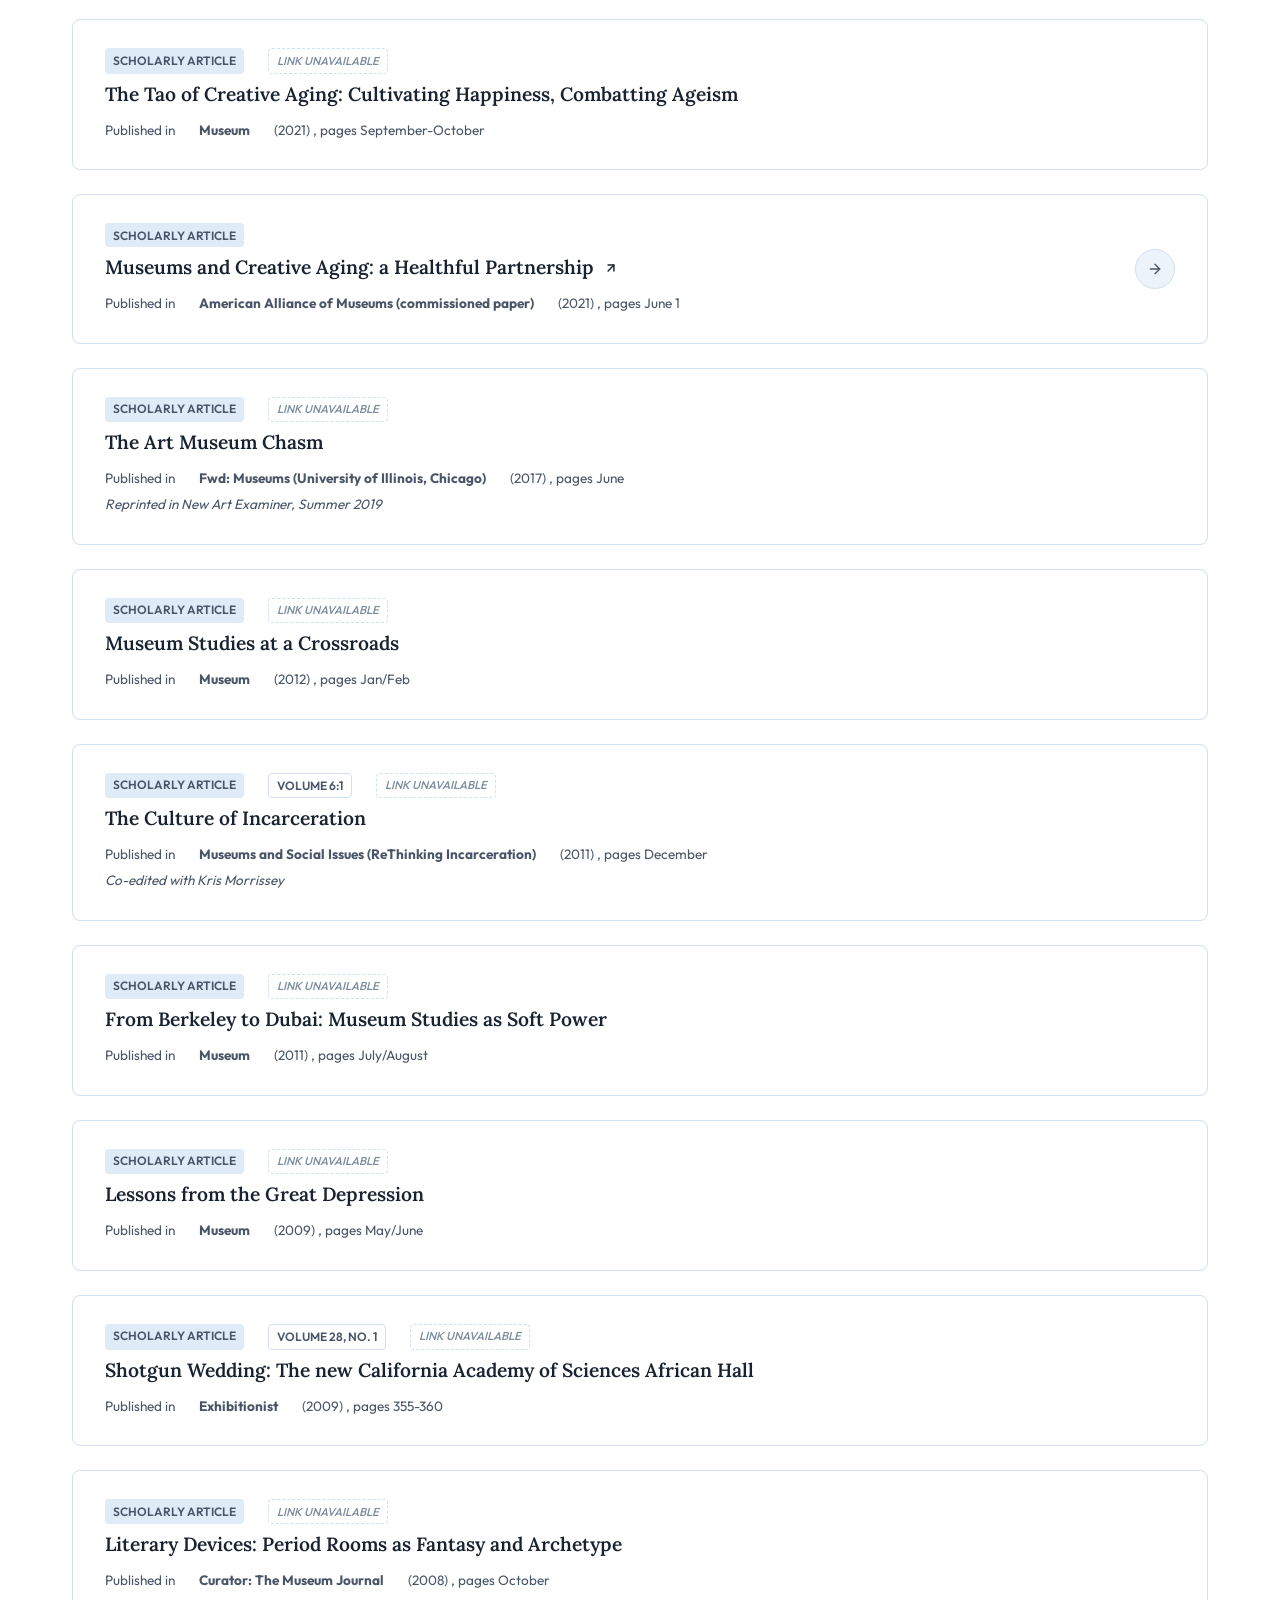
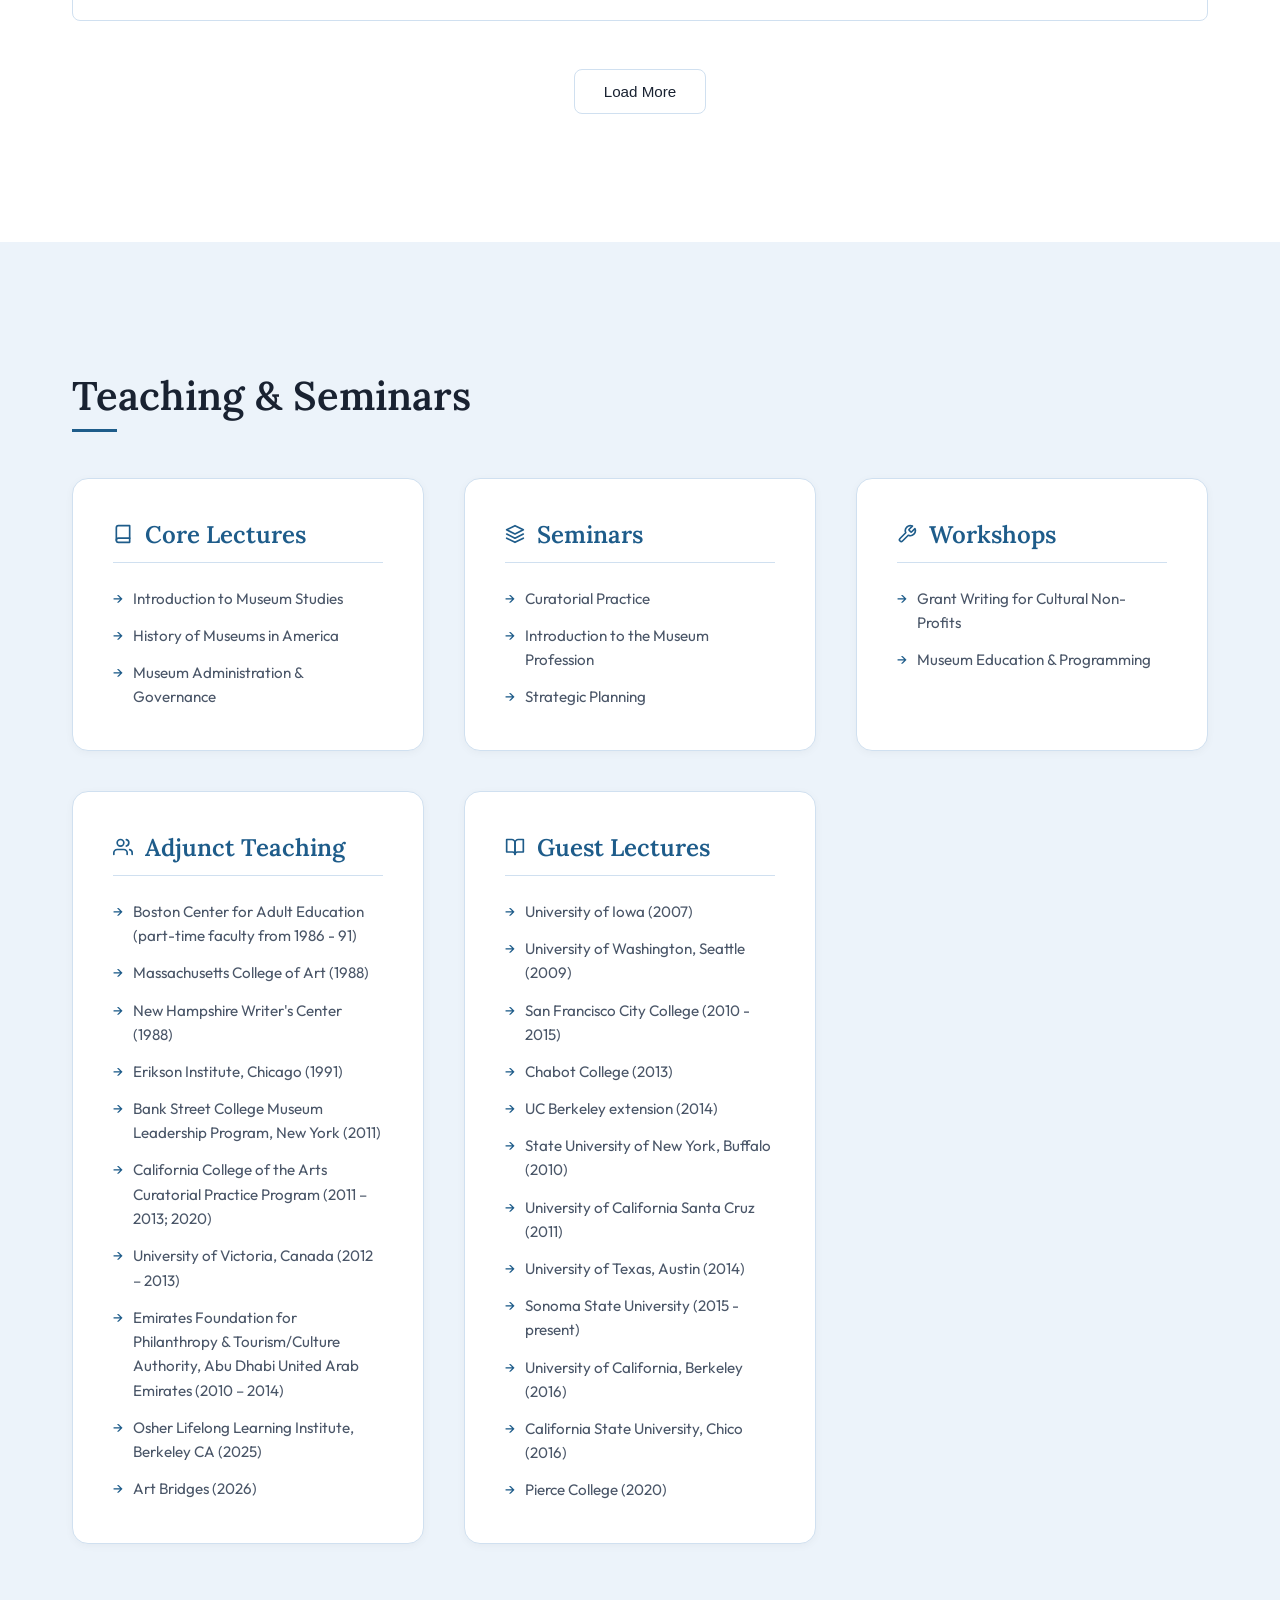
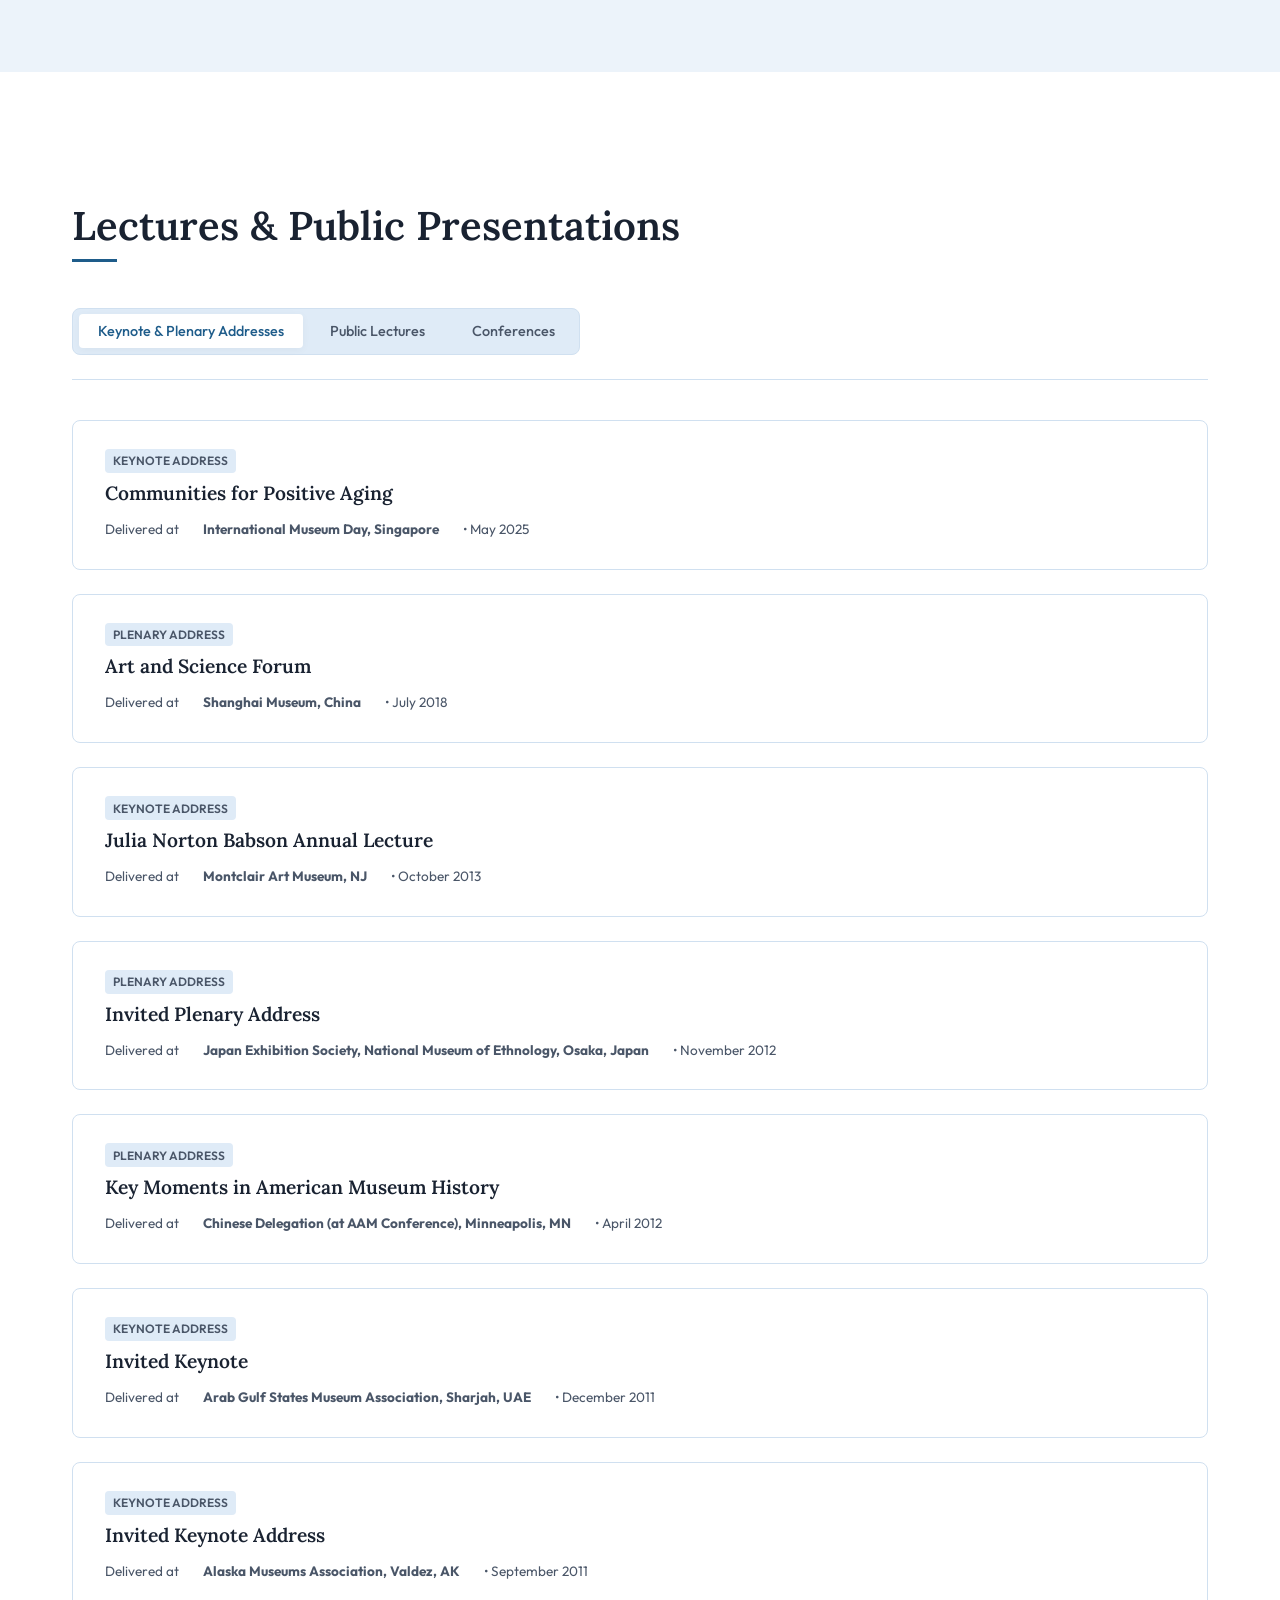
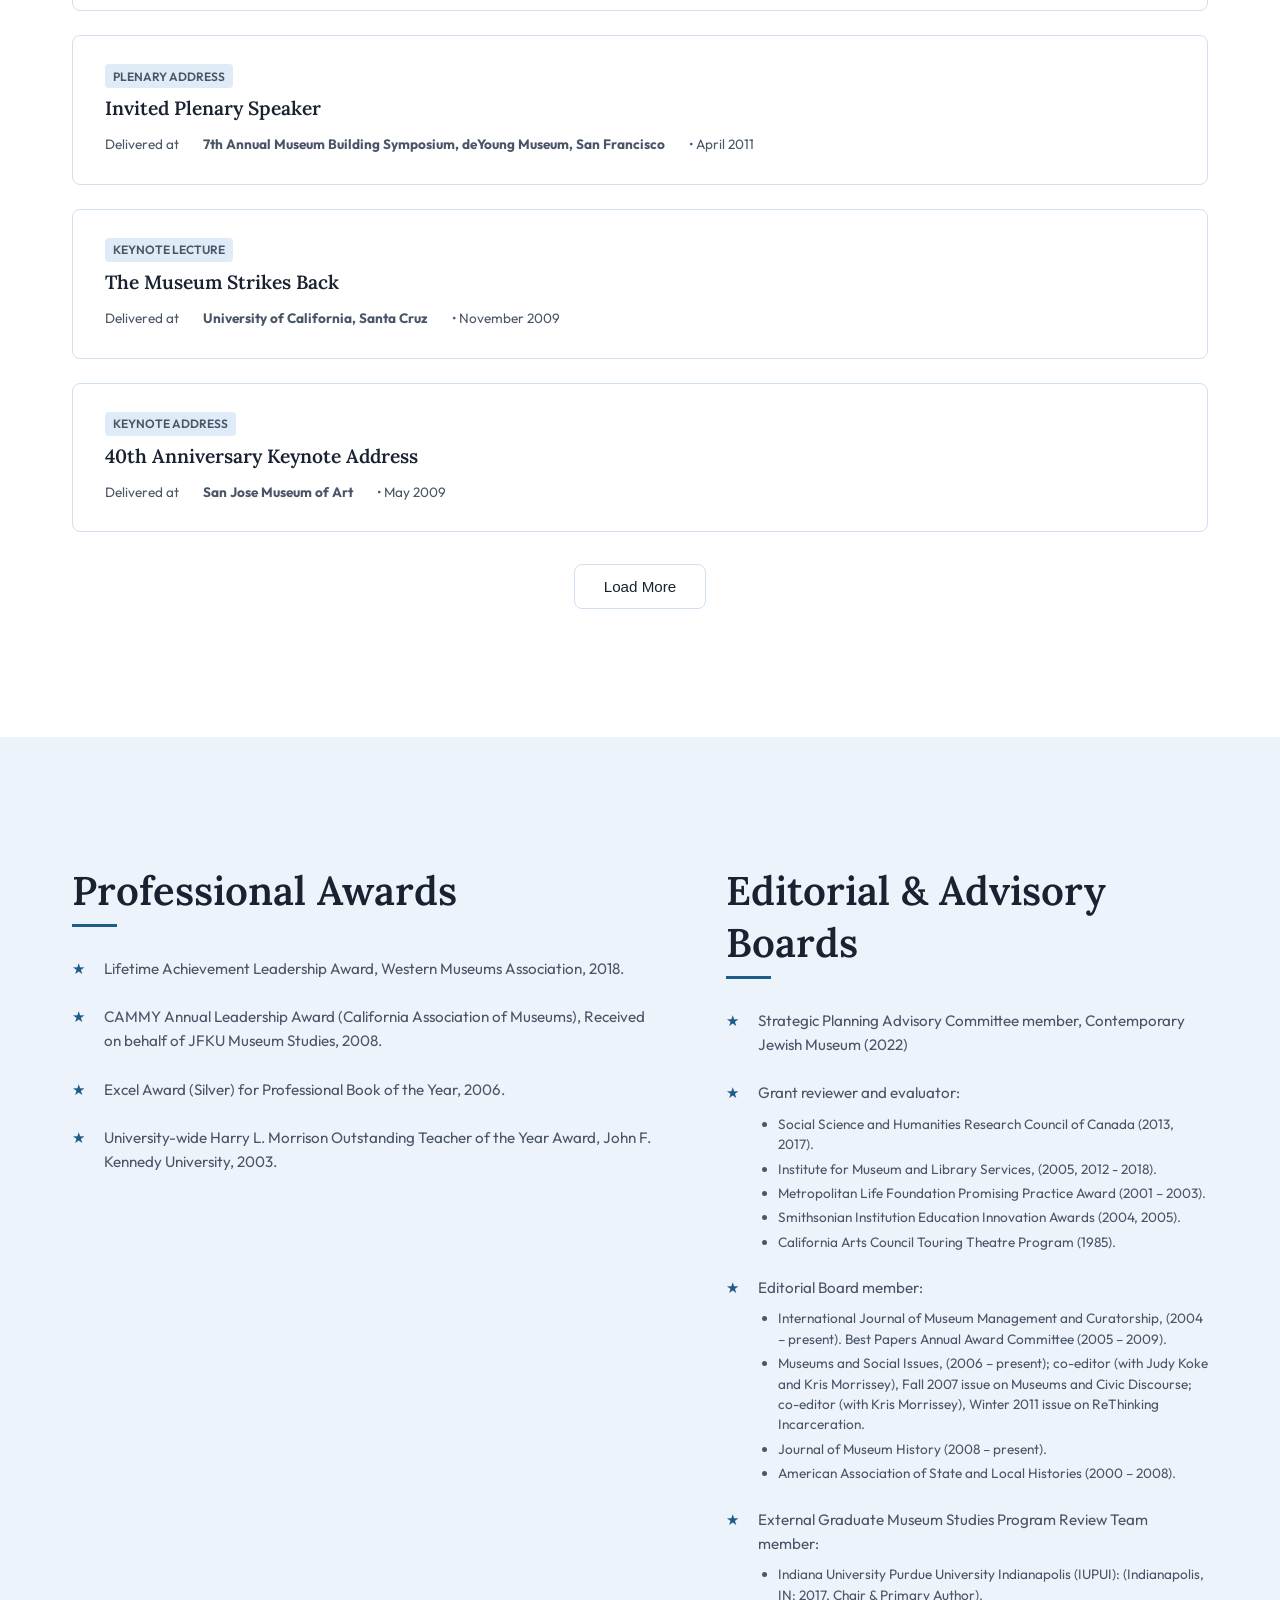
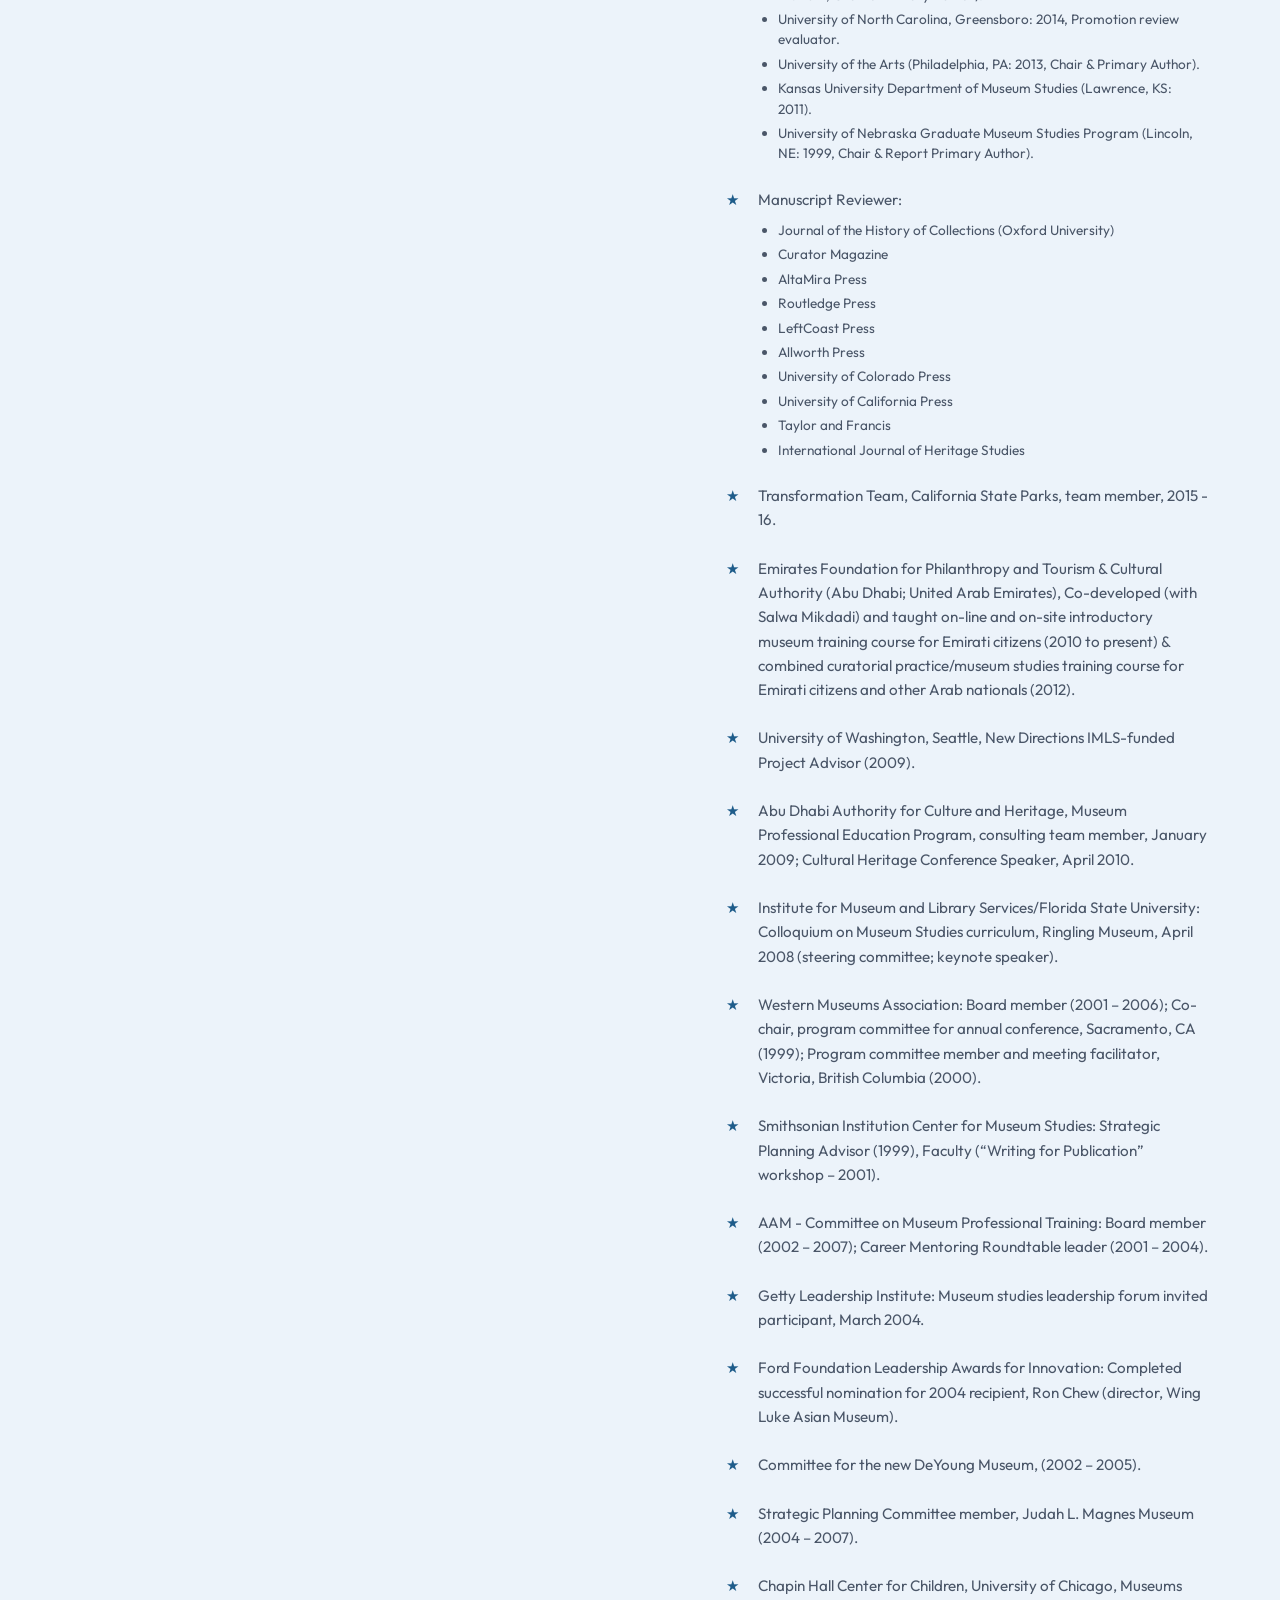
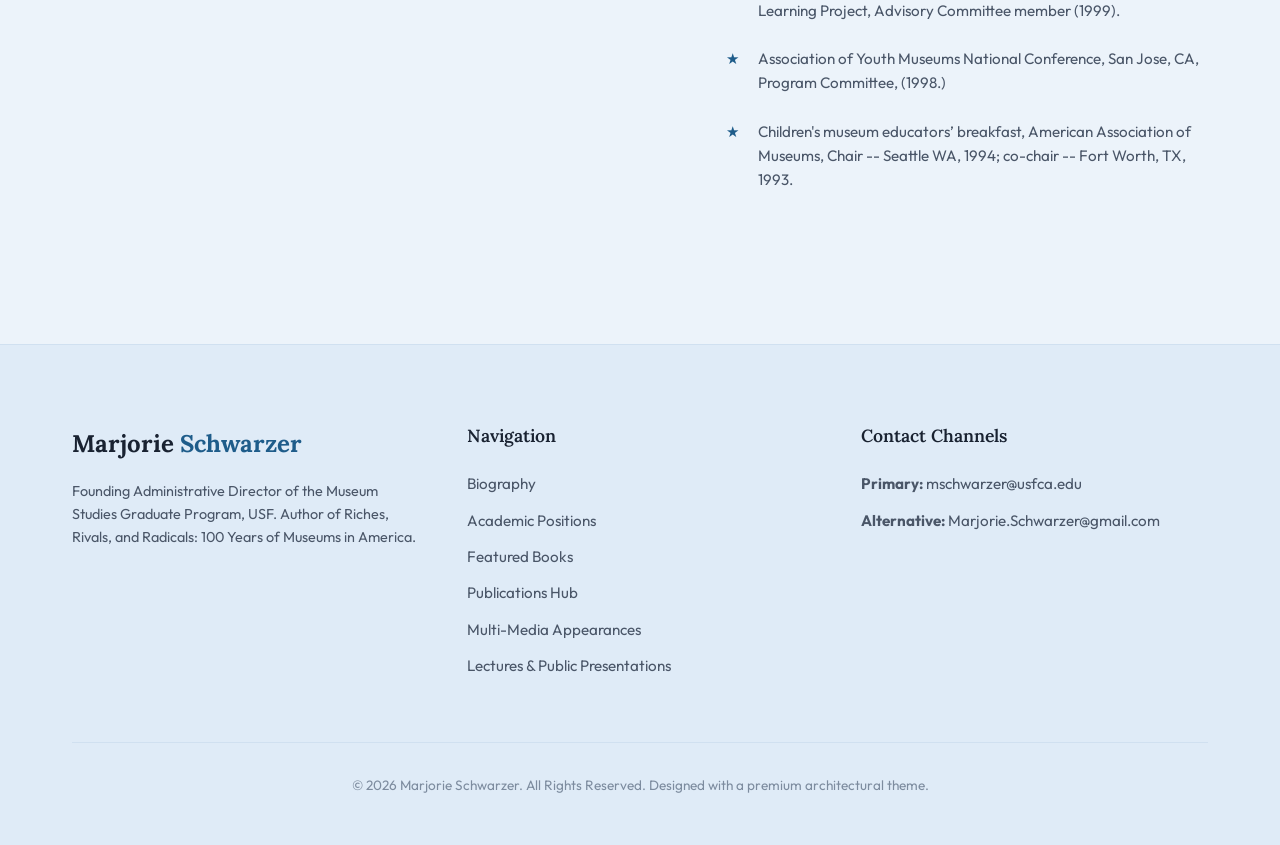
==== commit 111ddb3b: "Add files via upload" ====
--- a/index.html
+++ b/index.html
@@ -1220,7 +1220,7 @@
           <h1 class="hero-title" id="author-name">Marjorie Schwarzer</h1>
           <p class="hero-subtitle">Museum Studies Educator & Author</p>
           <p class="hero-text">
-            Specializing in the history of American museums. Author of <strong>Riches, Rivals, and Radicals</strong>.
+            Specializing in the history of American museums. Authors of <strong>Riches, Rivals and Radicals: 100 years of Museum in the United States</strong>.
           </p>
           <div class="hero-buttons">
             <a href="#books" class="btn btn-primary">Featured Books</a>
@@ -1918,7 +1918,7 @@
       "title": "The Jew in the Museum",
       "publication": "Self-published Field Essay",
       "date": "April 2024",
-      "details": "Essay on historical and contemporary antisemitism within the museum field, co-authored with Mitchell Schwarzer",
+      "details": "Essay on historical and contemporary antisemitism in the museum field, co-authored with Mitchell Schwarzer",
       "url": "https://jmuseums.org/wp-content/uploads/2024/03/The-Jew-in-the-Museum-March-2024.pdf",
       "url_unavailable": false
     },
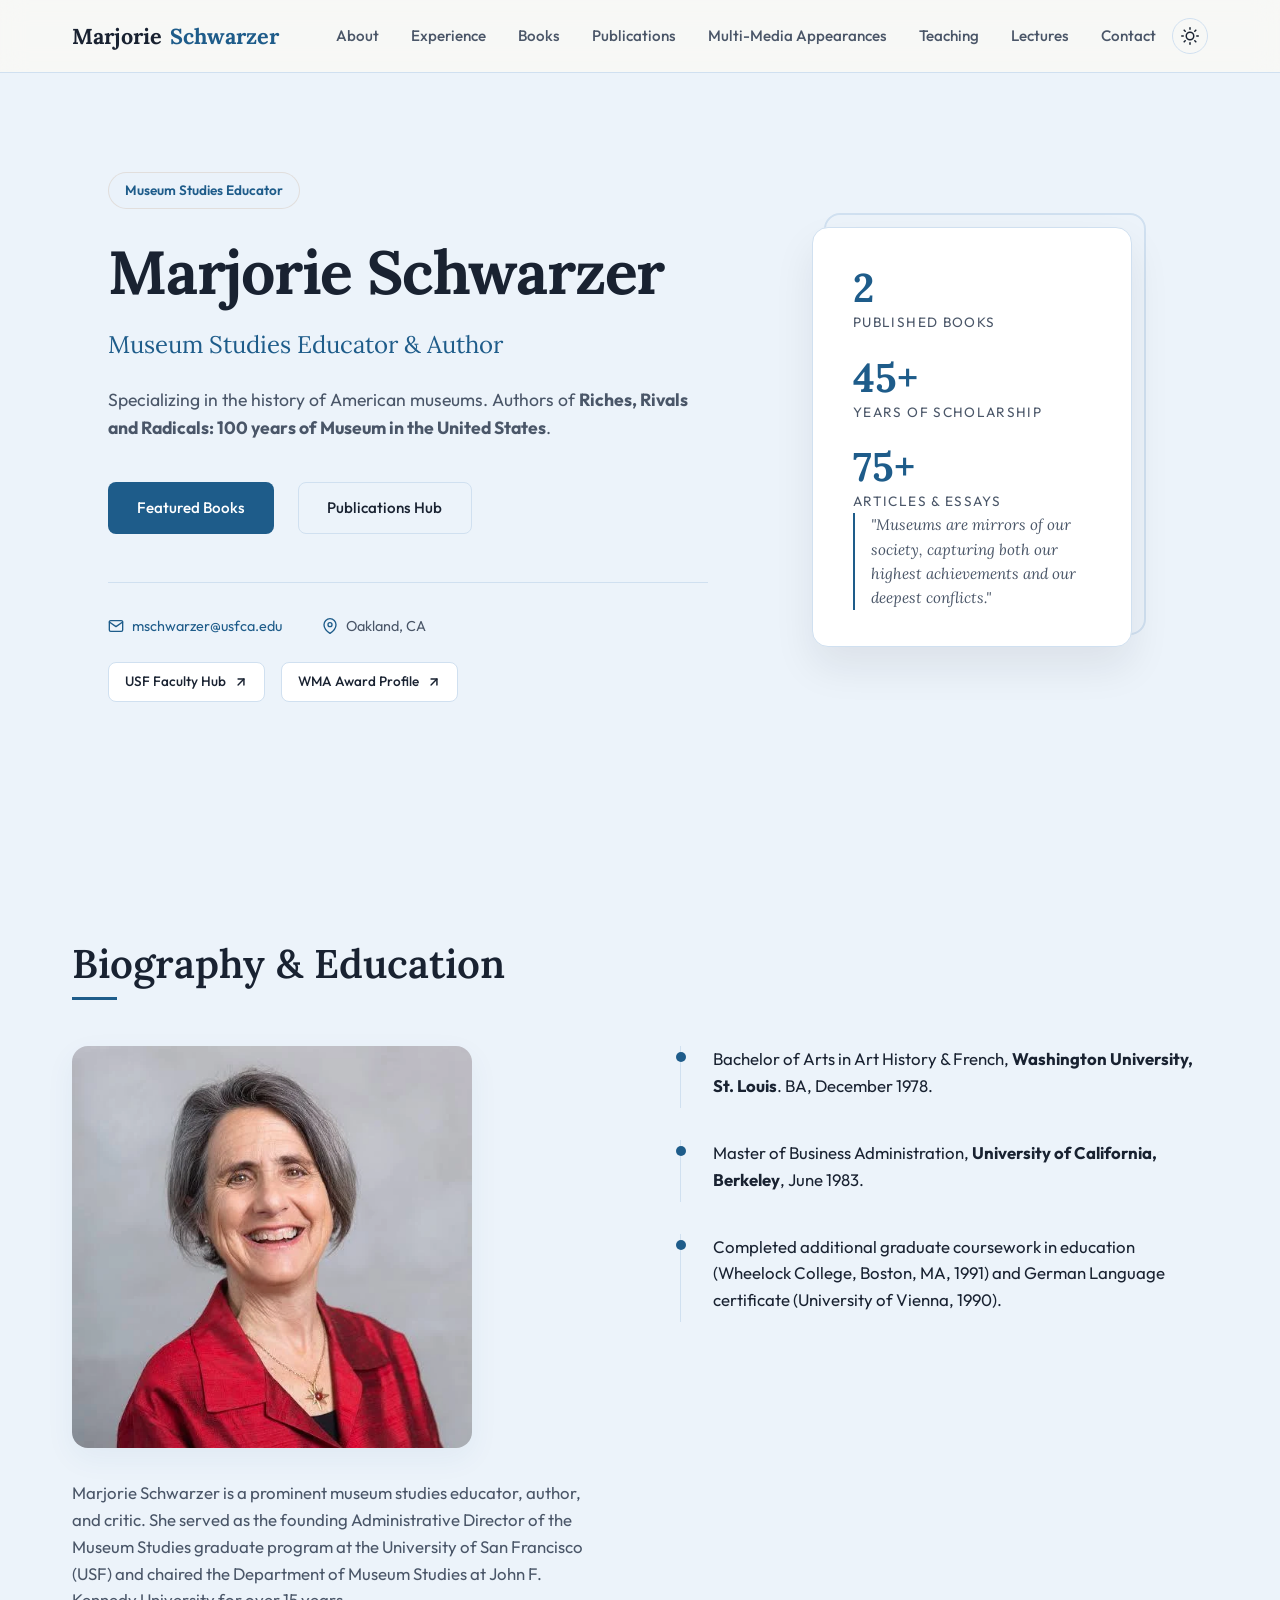
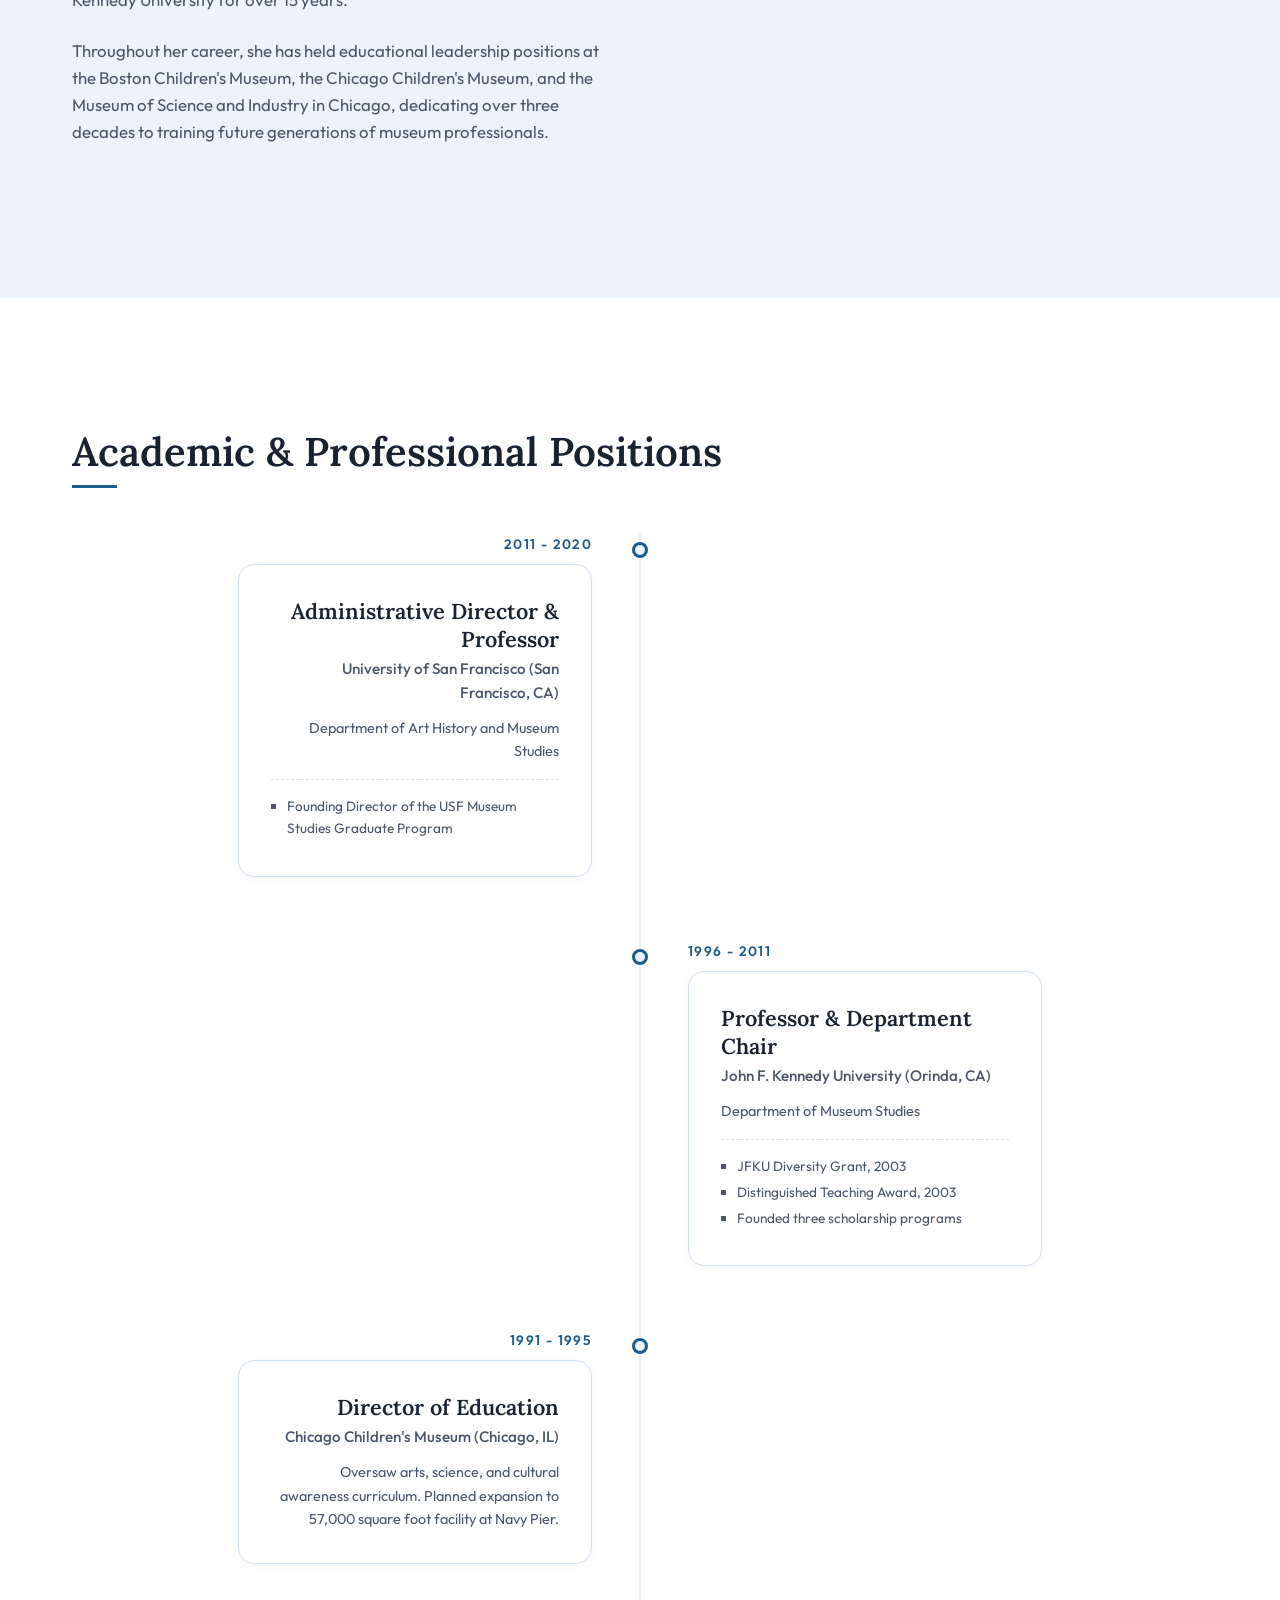
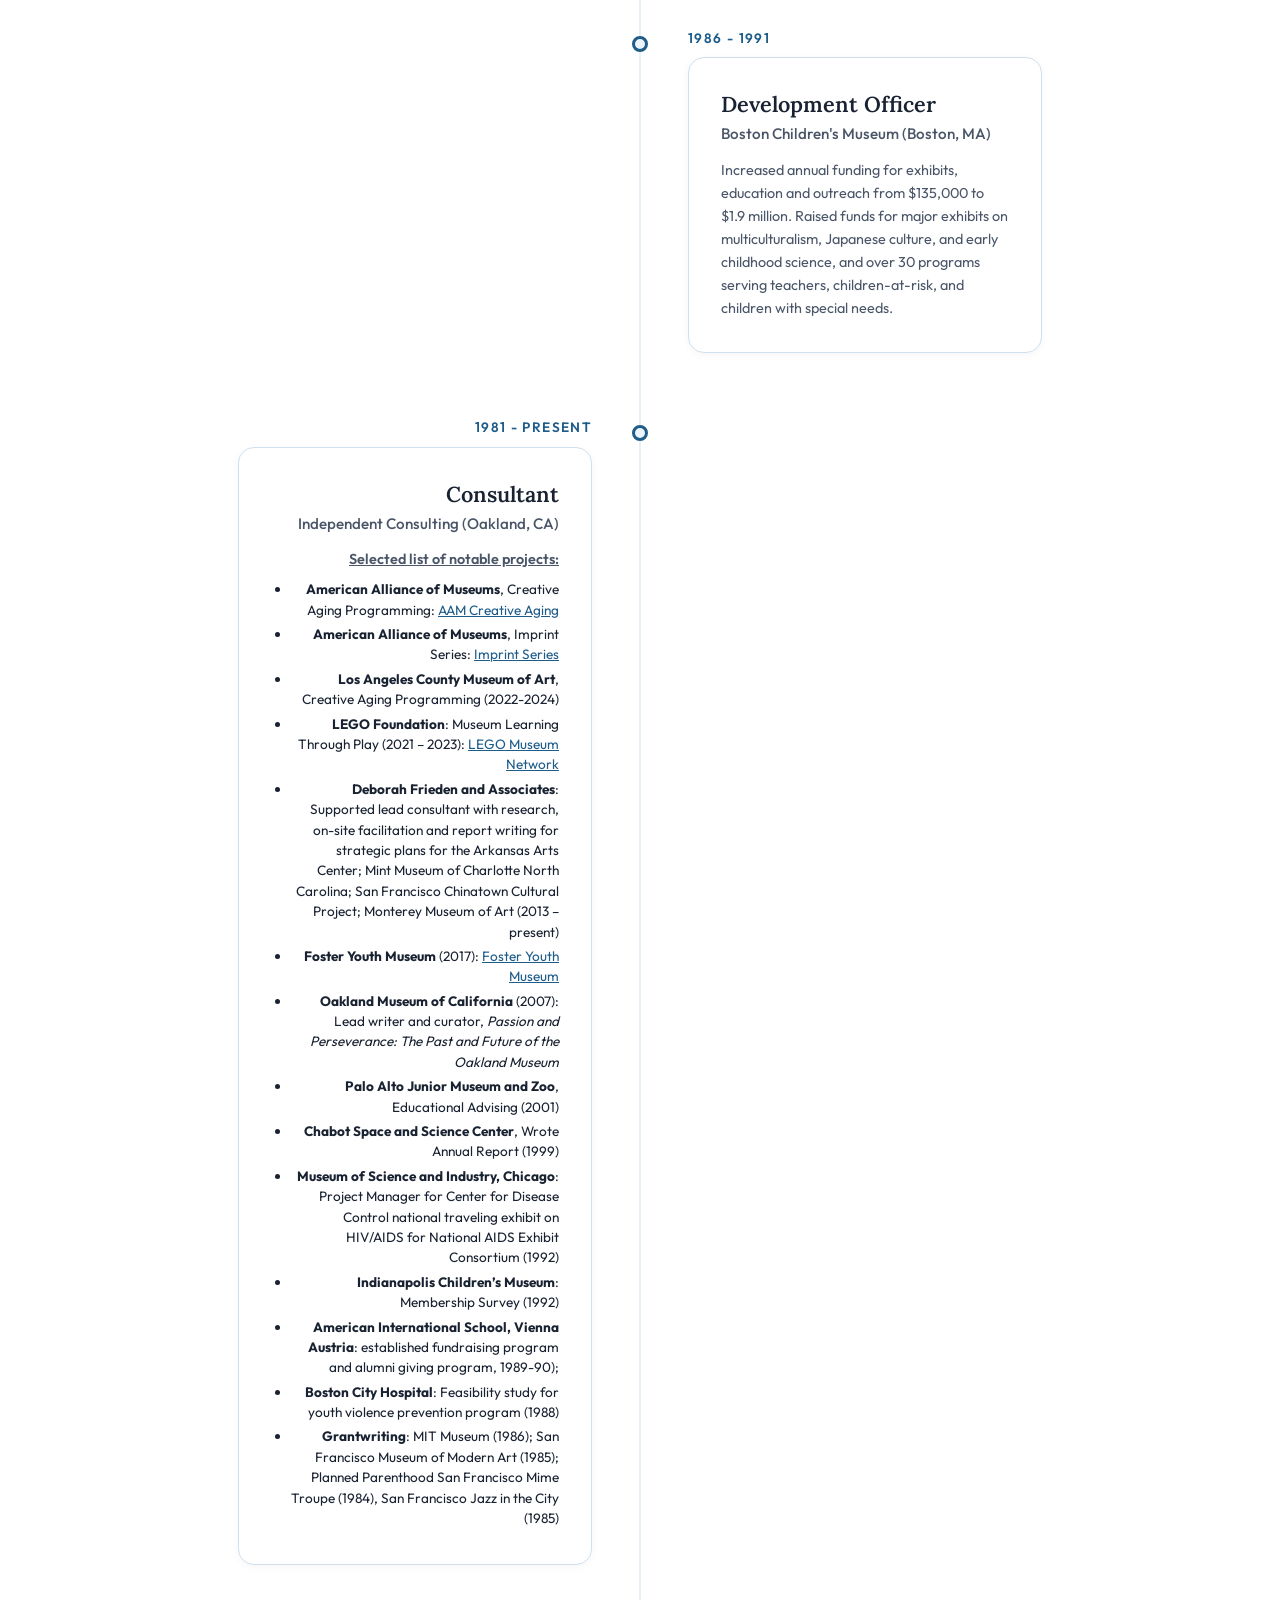
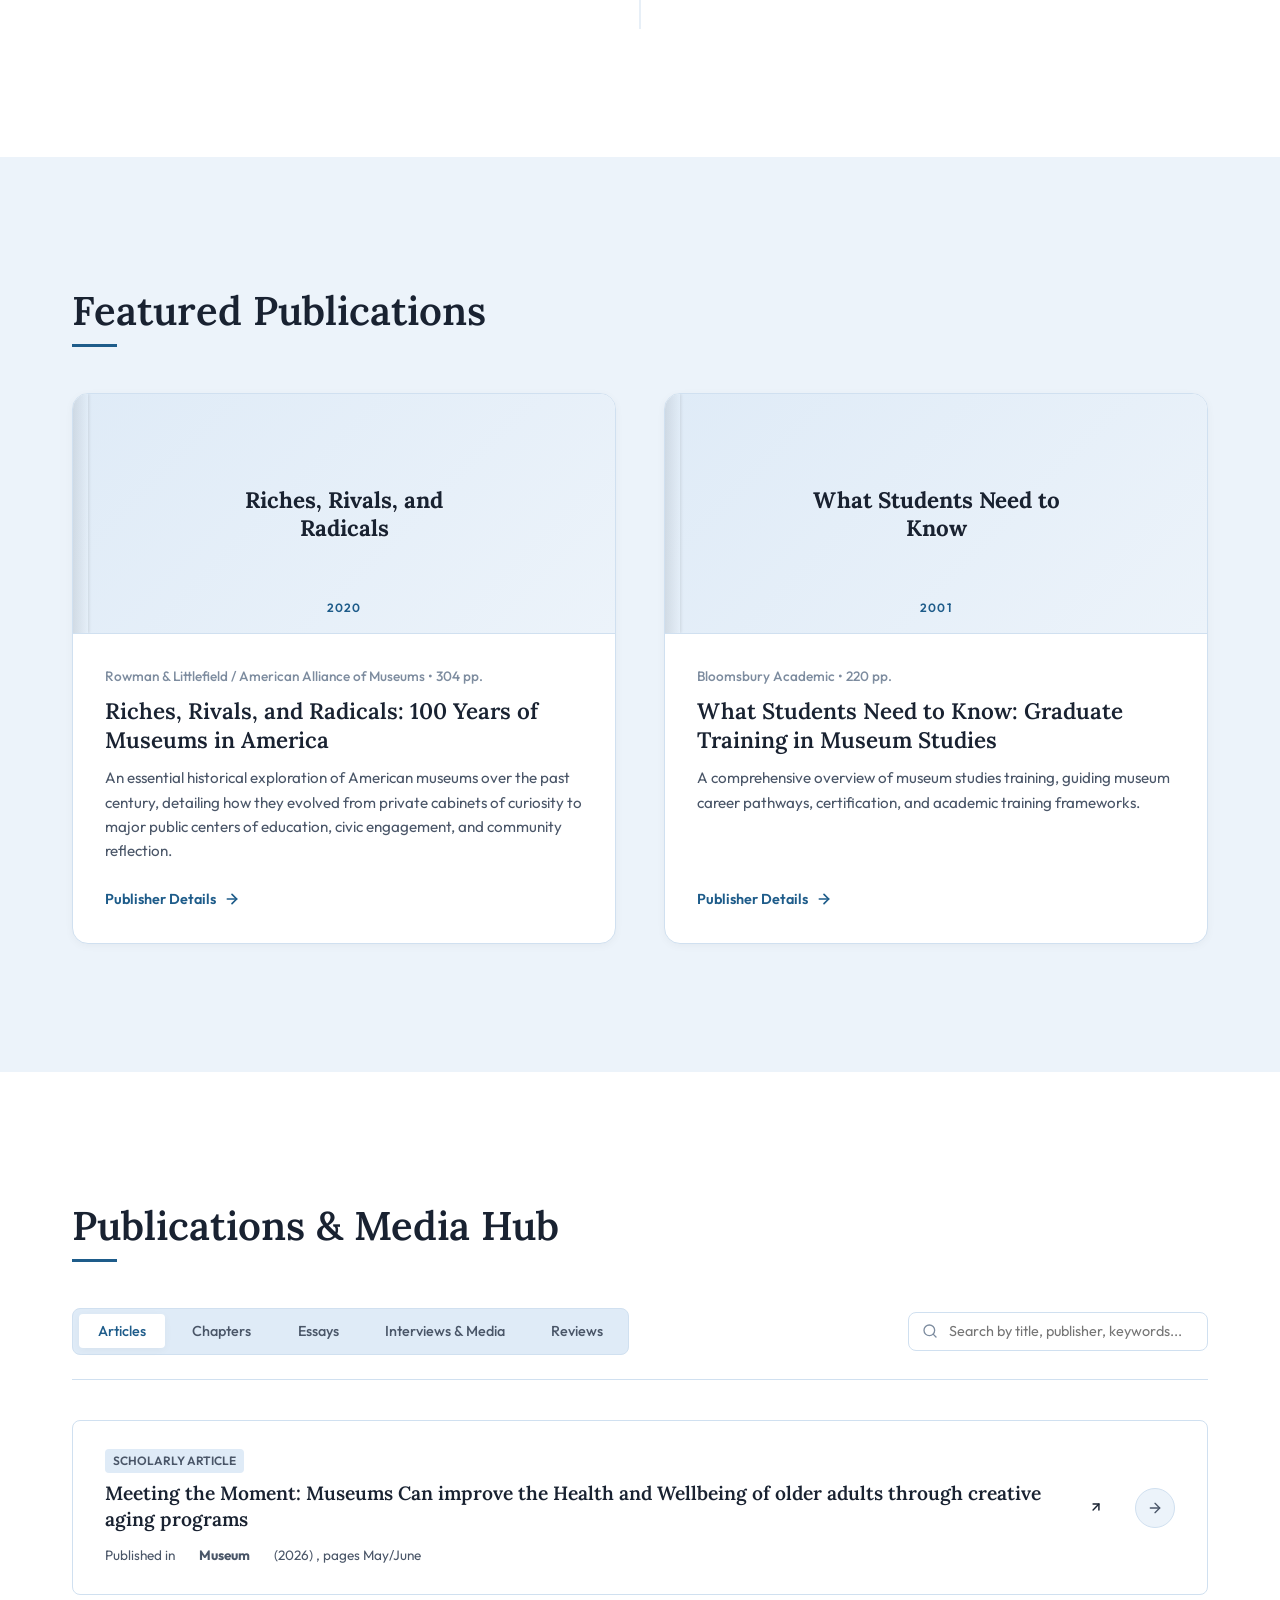
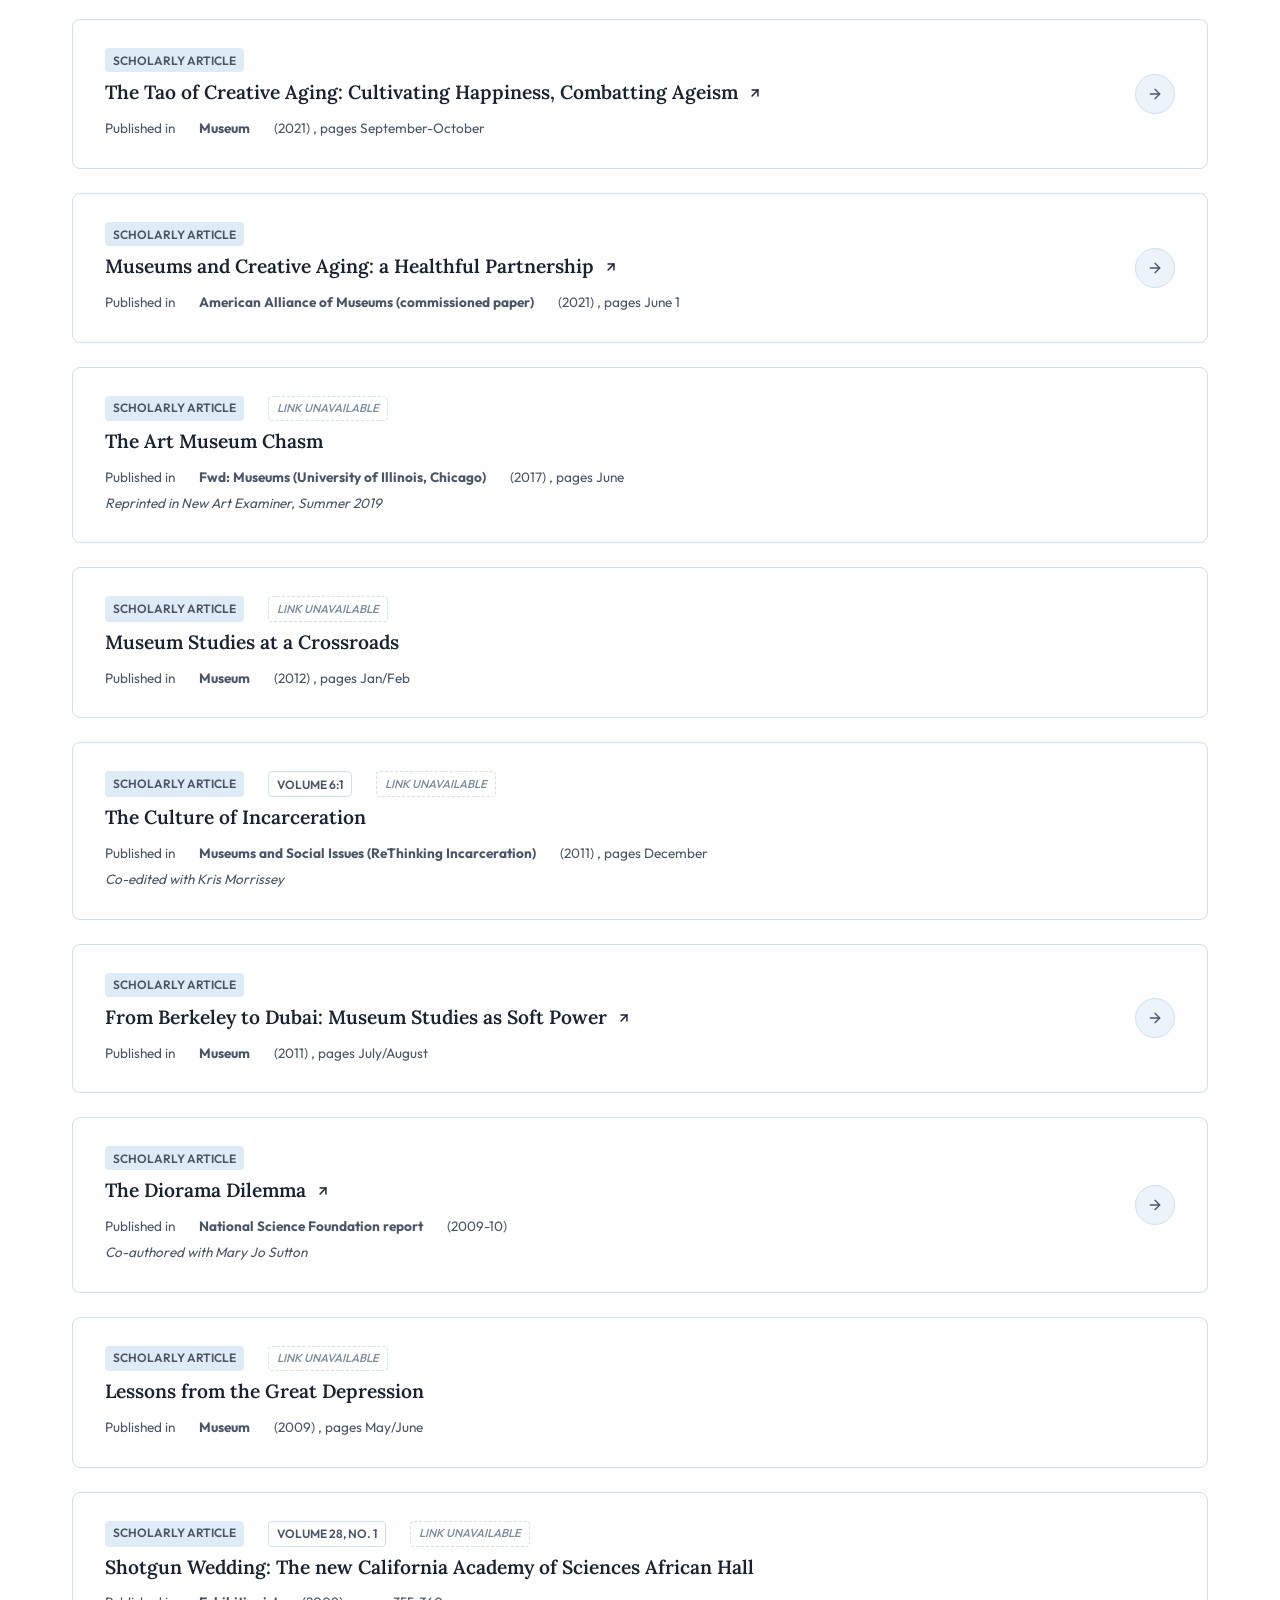
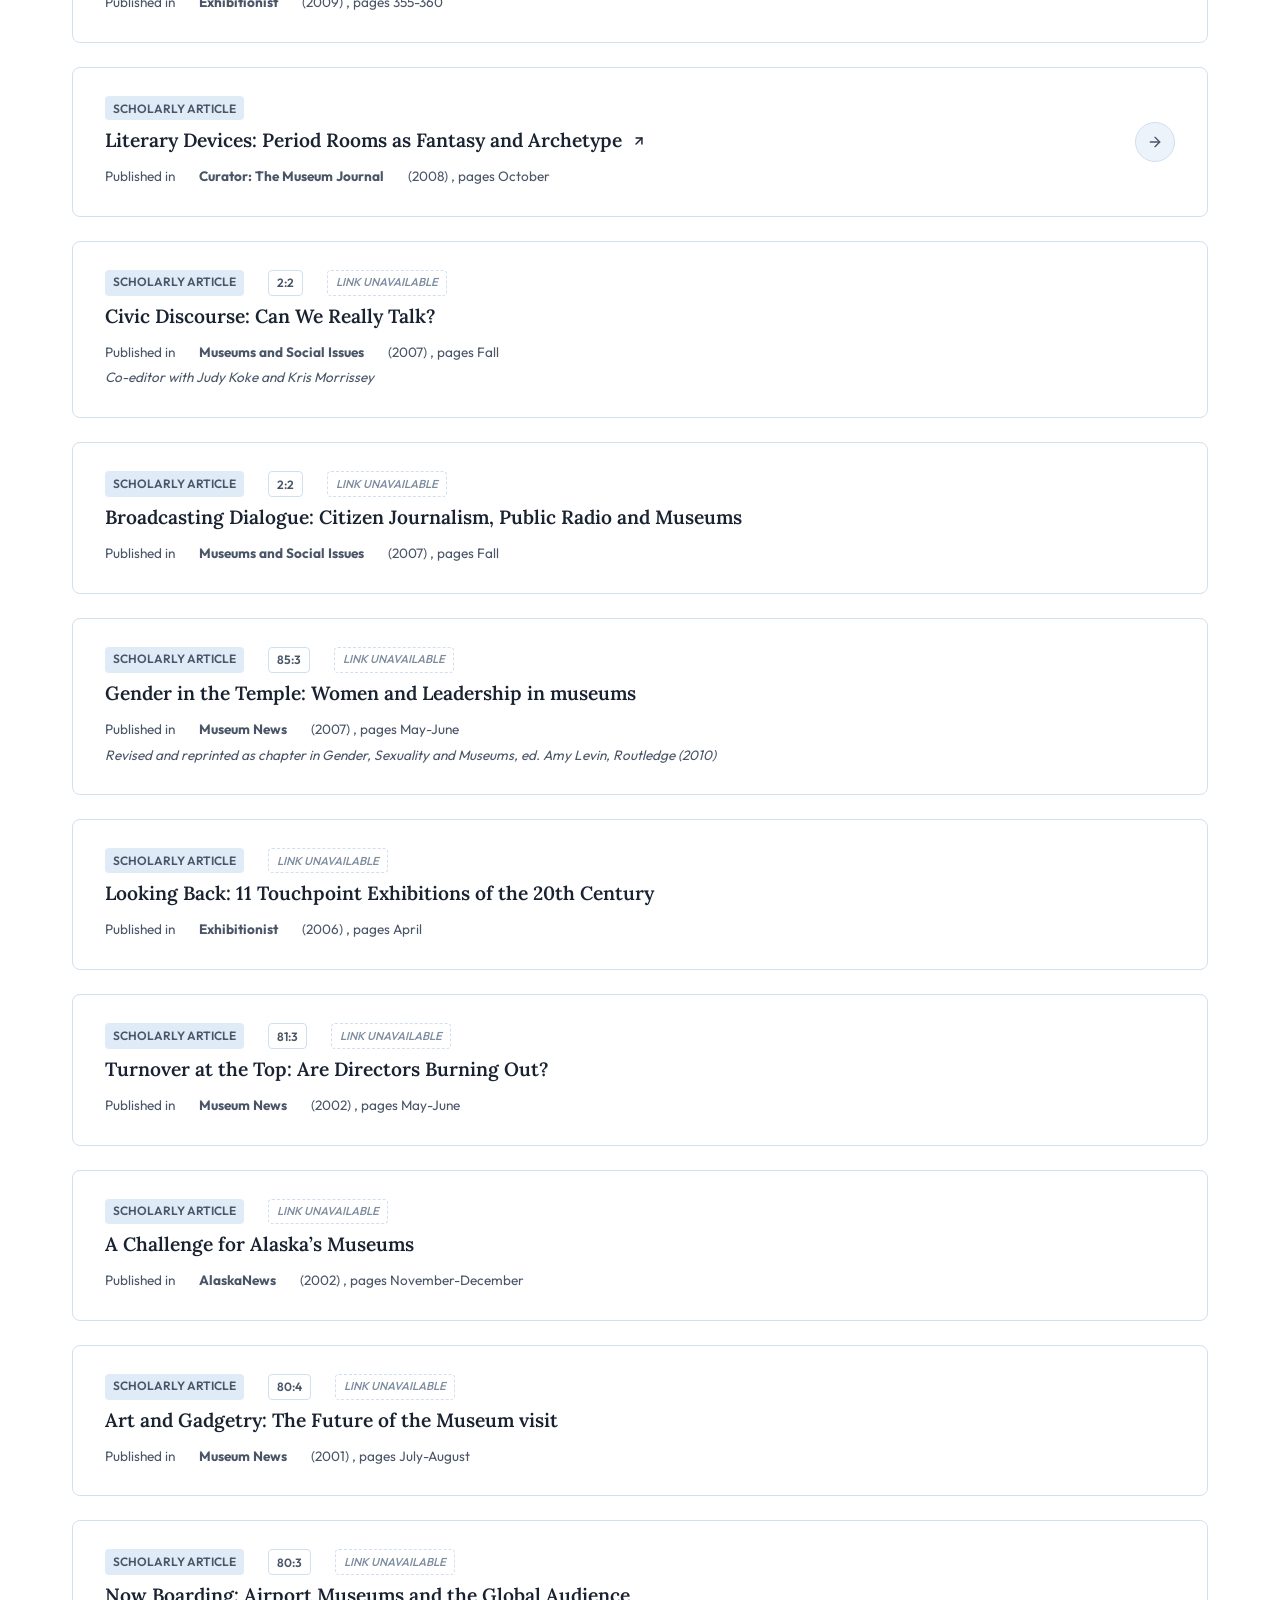
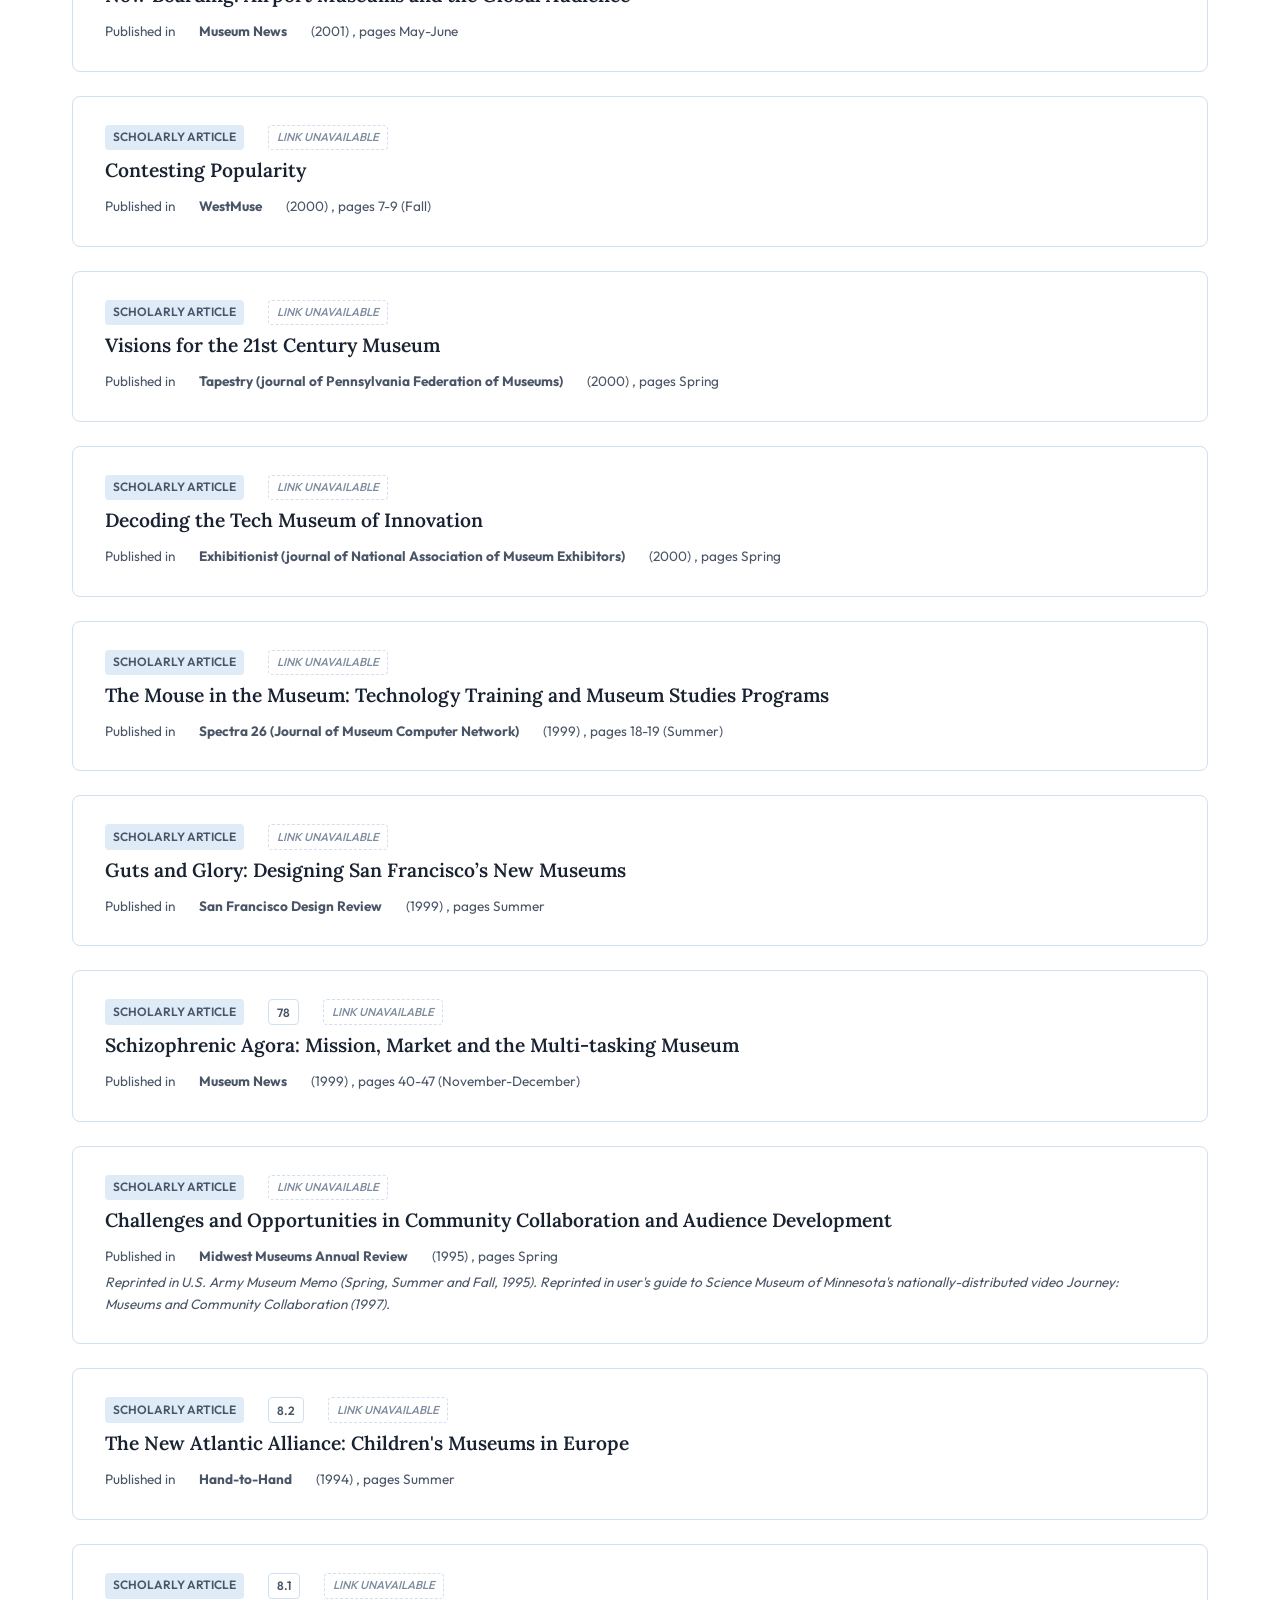
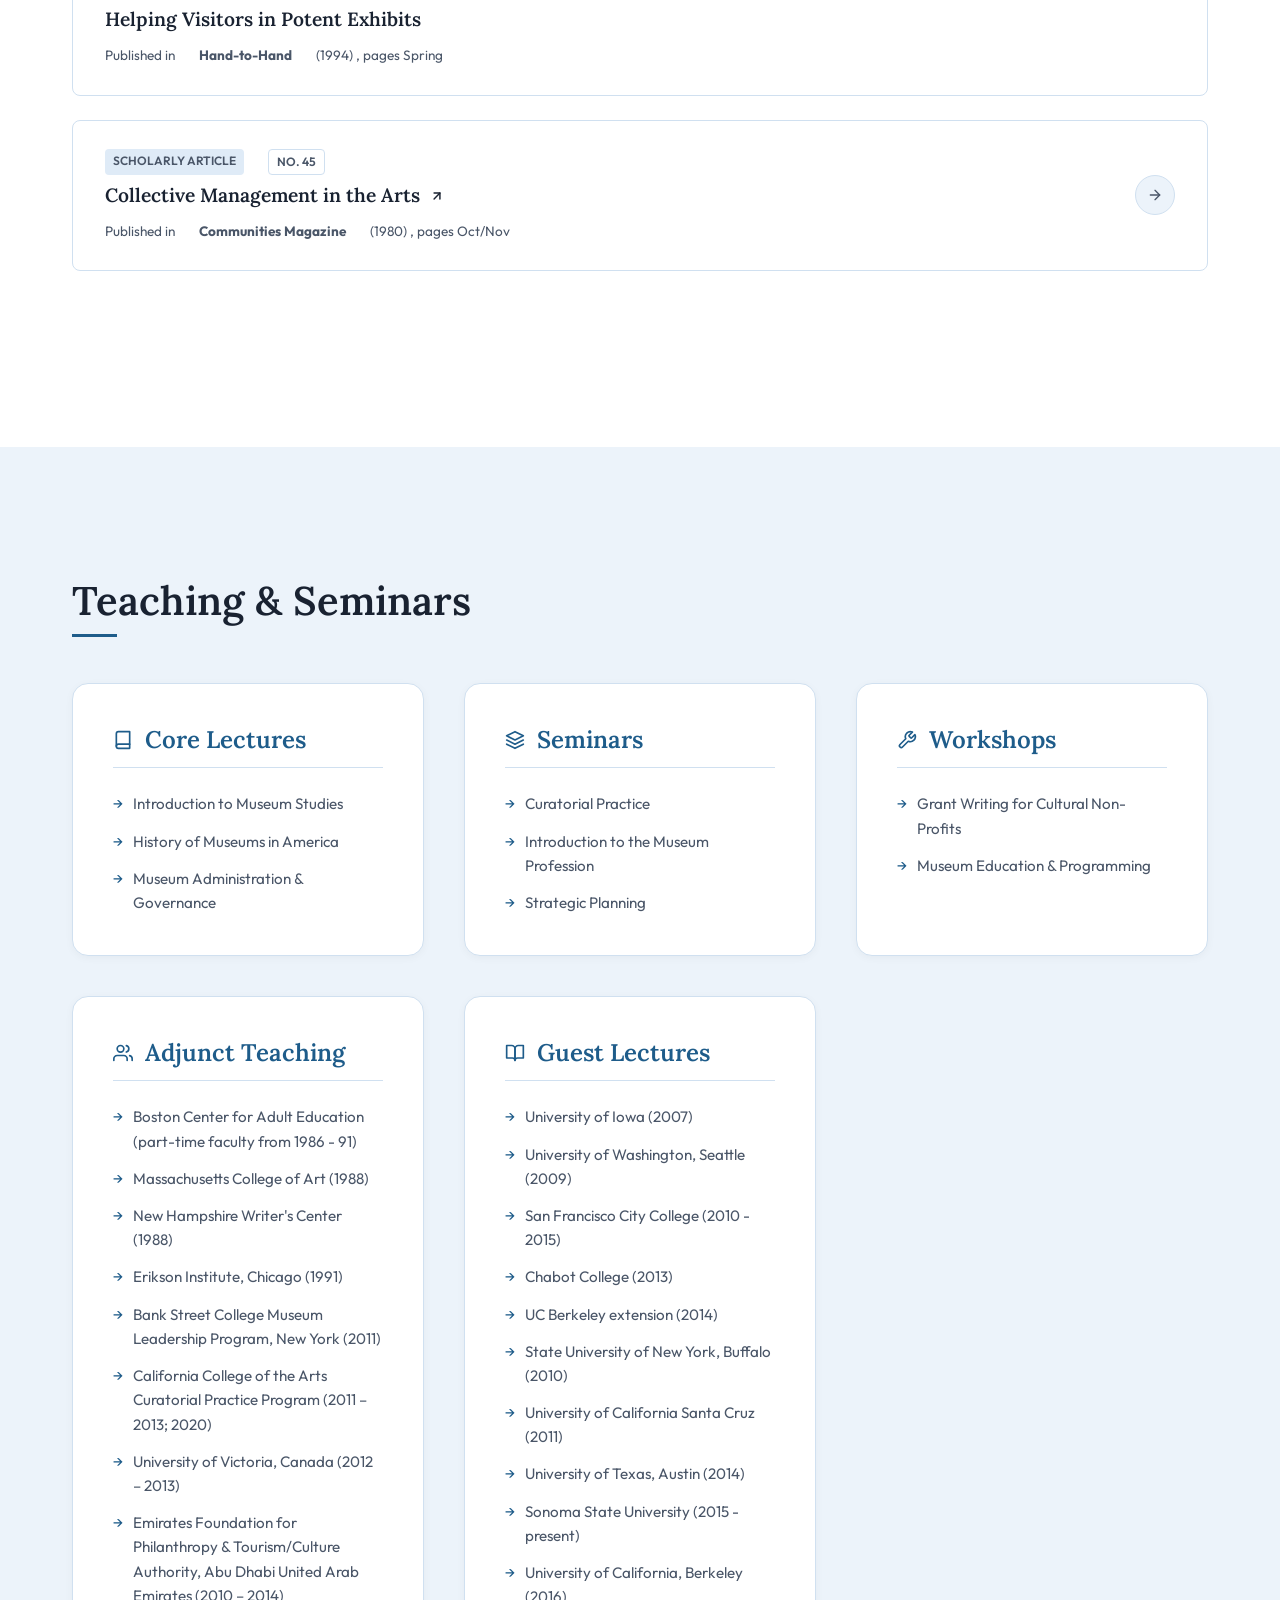
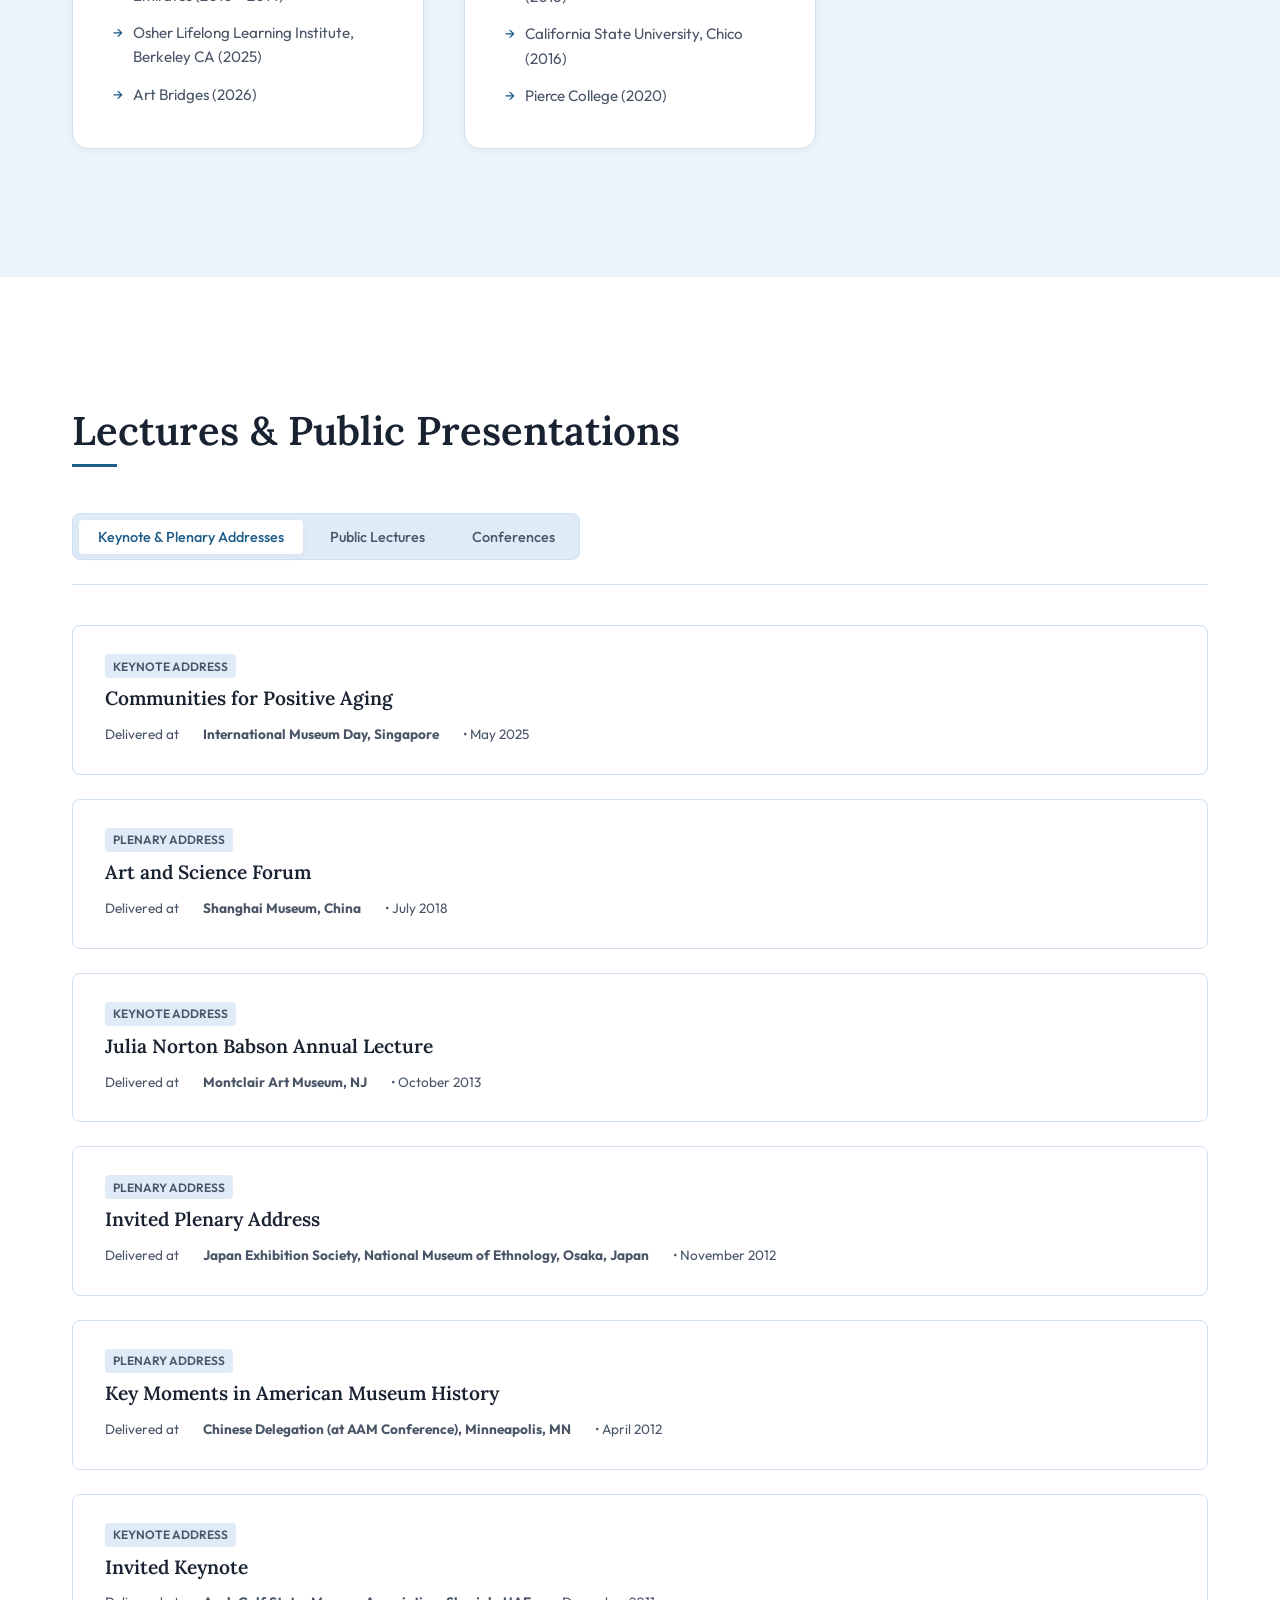
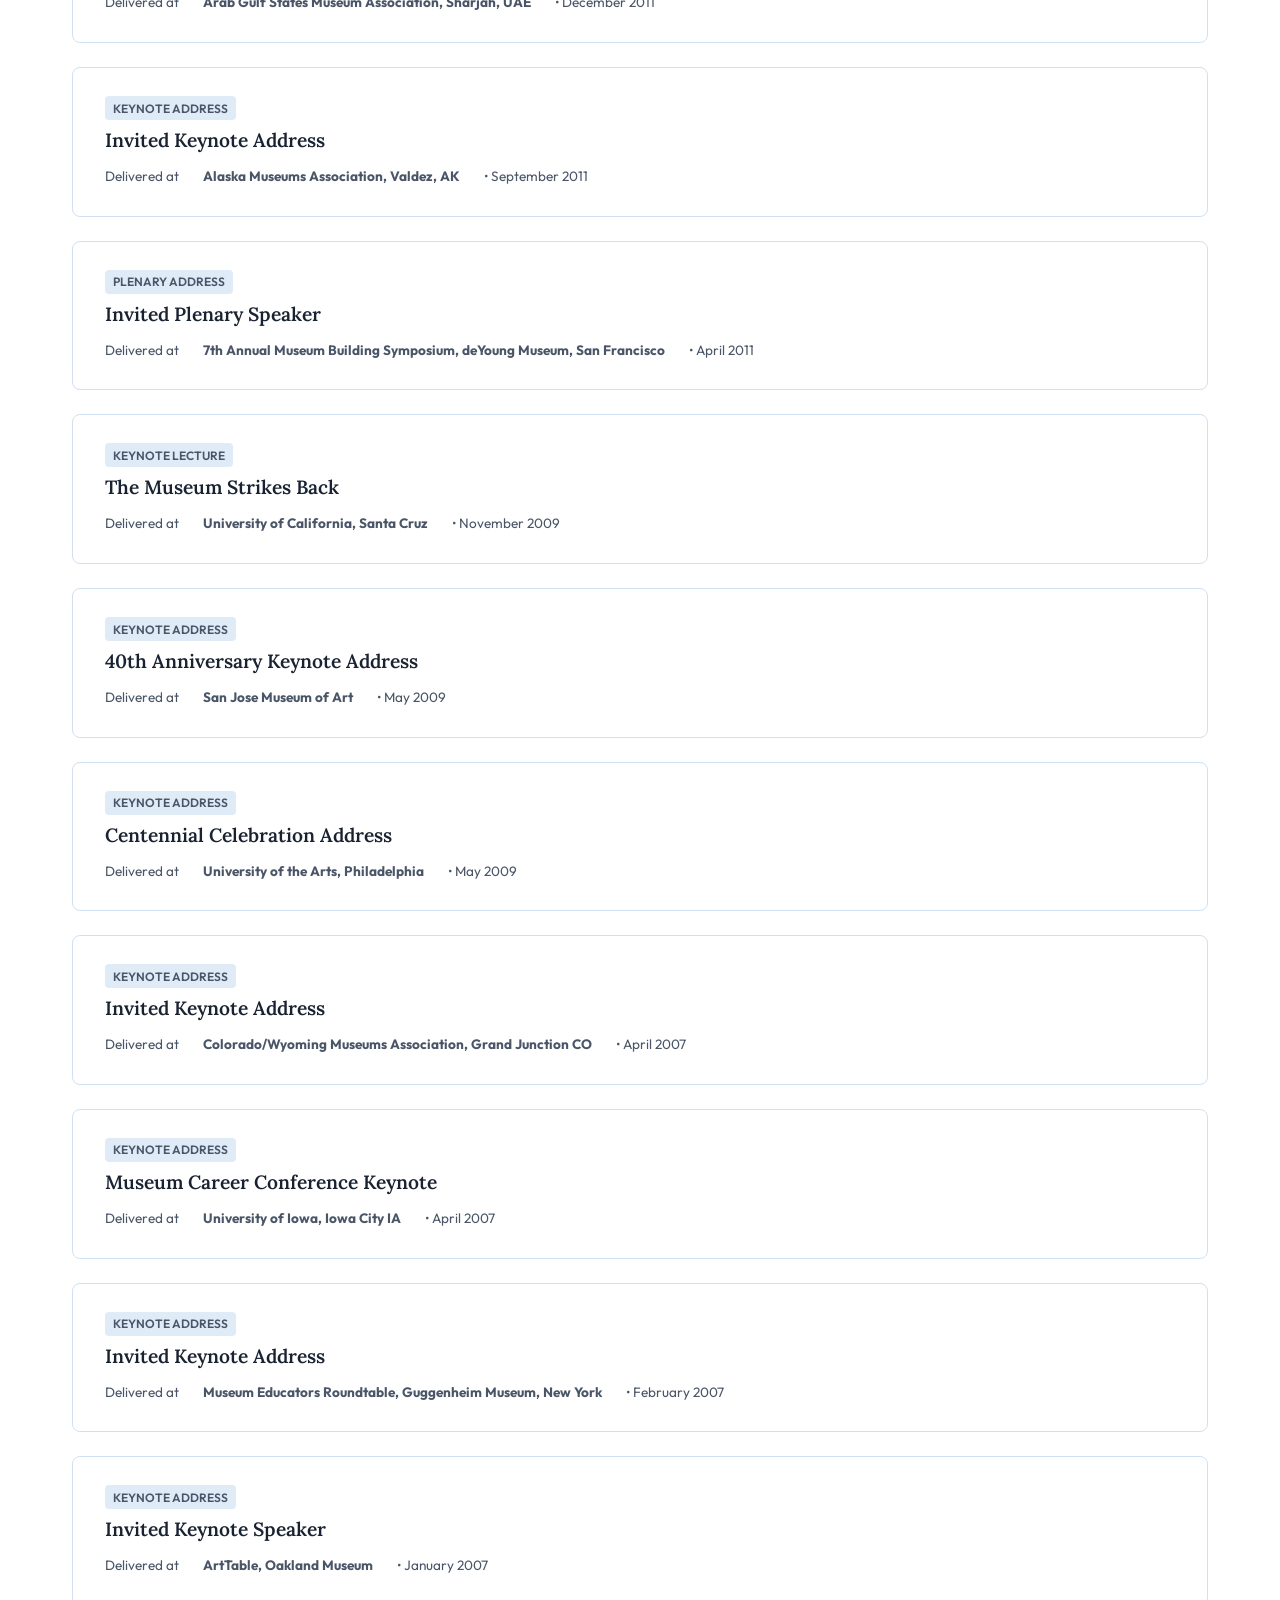
==== commit 3f8d5a5a: "Add files via upload" ====
--- a/index.html
+++ b/index.html
@@ -1248,11 +1248,11 @@
                 <span class="stat-label">Published Books</span>
               </div>
               <div class="stat-box">
-                <span class="stat-num" id="years-count">35+</span>
+                <span class="stat-num" id="years-count">45+</span>
                 <span class="stat-label">Years of Scholarship</span>
               </div>
               <div class="stat-box">
-                <span class="stat-num" id="articles-count">30+</span>
+                <span class="stat-num" id="articles-count">75+</span>
                 <span class="stat-label">Articles & Essays</span>
               </div>
             </div>
@@ -1676,8 +1676,8 @@
       "journal": "Museum",
       "year": "2021",
       "pages": "September-October",
-      "url": "",
-      "url_unavailable": true
+      "url": "https://www.aam-us.org/2021/09/01/point-of-view-the-tao-of-creative-aging/",
+      "url_unavailable": false
     },
     {
       "title": "Museums and Creative Aging: a Healthful Partnership",
@@ -1719,8 +1719,16 @@
       "journal": "Museum",
       "year": "2011",
       "pages": "July/August",
-      "url": "",
-      "url_unavailable": true
+      "url": "https://www.aam-us.org/2011/07/01/museum-studies-as-soft-diplomacy-from-berkeley-to-abu-dhabi/",
+      "url_unavailable": false
+    },
+    {
+      "title": "The Diorama Dilemma",
+      "journal": "National Science Foundation report",
+      "year": "2009-10",
+      "details": "Co-authored with Mary Jo Sutton",
+      "url": "https://informalscience.org/research/diorama-dilemma-literature-review-and-analysis-2009/",
+      "url_unavailable": false
     },
     {
       "title": "Lessons from the Great Depression",
@@ -1745,8 +1753,8 @@
       "journal": "Curator: The Museum Journal",
       "year": "2008",
       "pages": "October",
-      "url": "",
-      "url_unavailable": true
+      "url": "https://onlinelibrary.wiley.com/doi/10.1111/j.2151-6952.2008.tb00321.x",
+      "url_unavailable": false
     },
     {
       "title": "Civic Discourse: Can We Really Talk?",
@@ -2101,8 +2109,8 @@
       "journal": "Curator",
       "year": "2002",
       "pages": "August",
-      "url": "",
-      "url_unavailable": true
+      "url": "https://onlinelibrary.wiley.com/doi/10.1111/j.2151-6952.2001.tb01168.x",
+      "url_unavailable": false
     },
     {
       "title": "Review of Victoria Newhouse, Towards a New Museum (1998) / Gerhard Mack, The Twenty-first Century Art Museum (1998)",
@@ -2117,8 +2125,8 @@
       "journal": "Curator",
       "year": "1998",
       "pages": "April",
-      "url": "",
-      "url_unavailable": true
+      "url": "https://onlinelibrary.wiley.com/doi/10.1111/j.2151-6952.1998.tb00817.x",
+      "url_unavailable": false
     },
     {
       "title": "Review of Jane R. Glaser, Artemis A. Zenetou, Museums A Place to Work: Planning Museum Careers (1996)",
@@ -2136,8 +2144,8 @@
       "source": "National Science Foundation Report",
       "date": "2009 - 2010",
       "details": "Co-author and researcher (with Mary Jo Sutton)",
-      "url": "",
-      "url_unavailable": true
+      "url": "https://informalscience.org/research/diorama-dilemma-literature-review-and-analysis-2009/",
+      "url_unavailable": false
     },
     {
       "title": "Butterflies in the Basement: Requiem for the Snow Museum of Natural History",
@@ -3084,14 +3092,14 @@
       });
     }
     
-    // Pagination slicing
+    // Render all filtered items (no pagination)
     const totalItems = filteredList.length;
-    const paginatedList = filteredList.slice(0, itemsLimit);
+    const paginatedList = filteredList;
     
     // Render list rows
     if (totalItems === 0) {
       hubItemsContainer.innerHTML = `<div class="no-results">No records found matching your query.</div>`;
-      loadMoreBtn.style.display = "none";
+      if (loadMoreBtn) loadMoreBtn.style.display = "none";
       return;
     }
     
@@ -3151,10 +3159,8 @@
       `;
     }).join('');
     
-    // Toggle Load More Button
-    if (totalItems > itemsLimit) {
-      loadMoreBtn.style.display = "inline-flex";
-    } else {
+    // Always hide Load More Button since we render the entire list
+    if (loadMoreBtn) {
       loadMoreBtn.style.display = "none";
     }
   }
@@ -3367,11 +3373,11 @@
     }
     
     const totalItems = list.length;
-    const paginatedList = list.slice(0, lecturesLimit);
+    const paginatedList = list;
     
     if (totalItems === 0) {
       lecturesItemsContainer.innerHTML = `<div class="no-results">No presentations found.</div>`;
-      lecturesLoadMoreBtn.style.display = "none";
+      if (lecturesLoadMoreBtn) lecturesLoadMoreBtn.style.display = "none";
       return;
     }
     
@@ -3387,9 +3393,7 @@
       </div>
     `).join('');
     
-    if (totalItems > lecturesLimit) {
-      lecturesLoadMoreBtn.style.display = "inline-flex";
-    } else {
+    if (lecturesLoadMoreBtn) {
       lecturesLoadMoreBtn.style.display = "none";
     }
   }
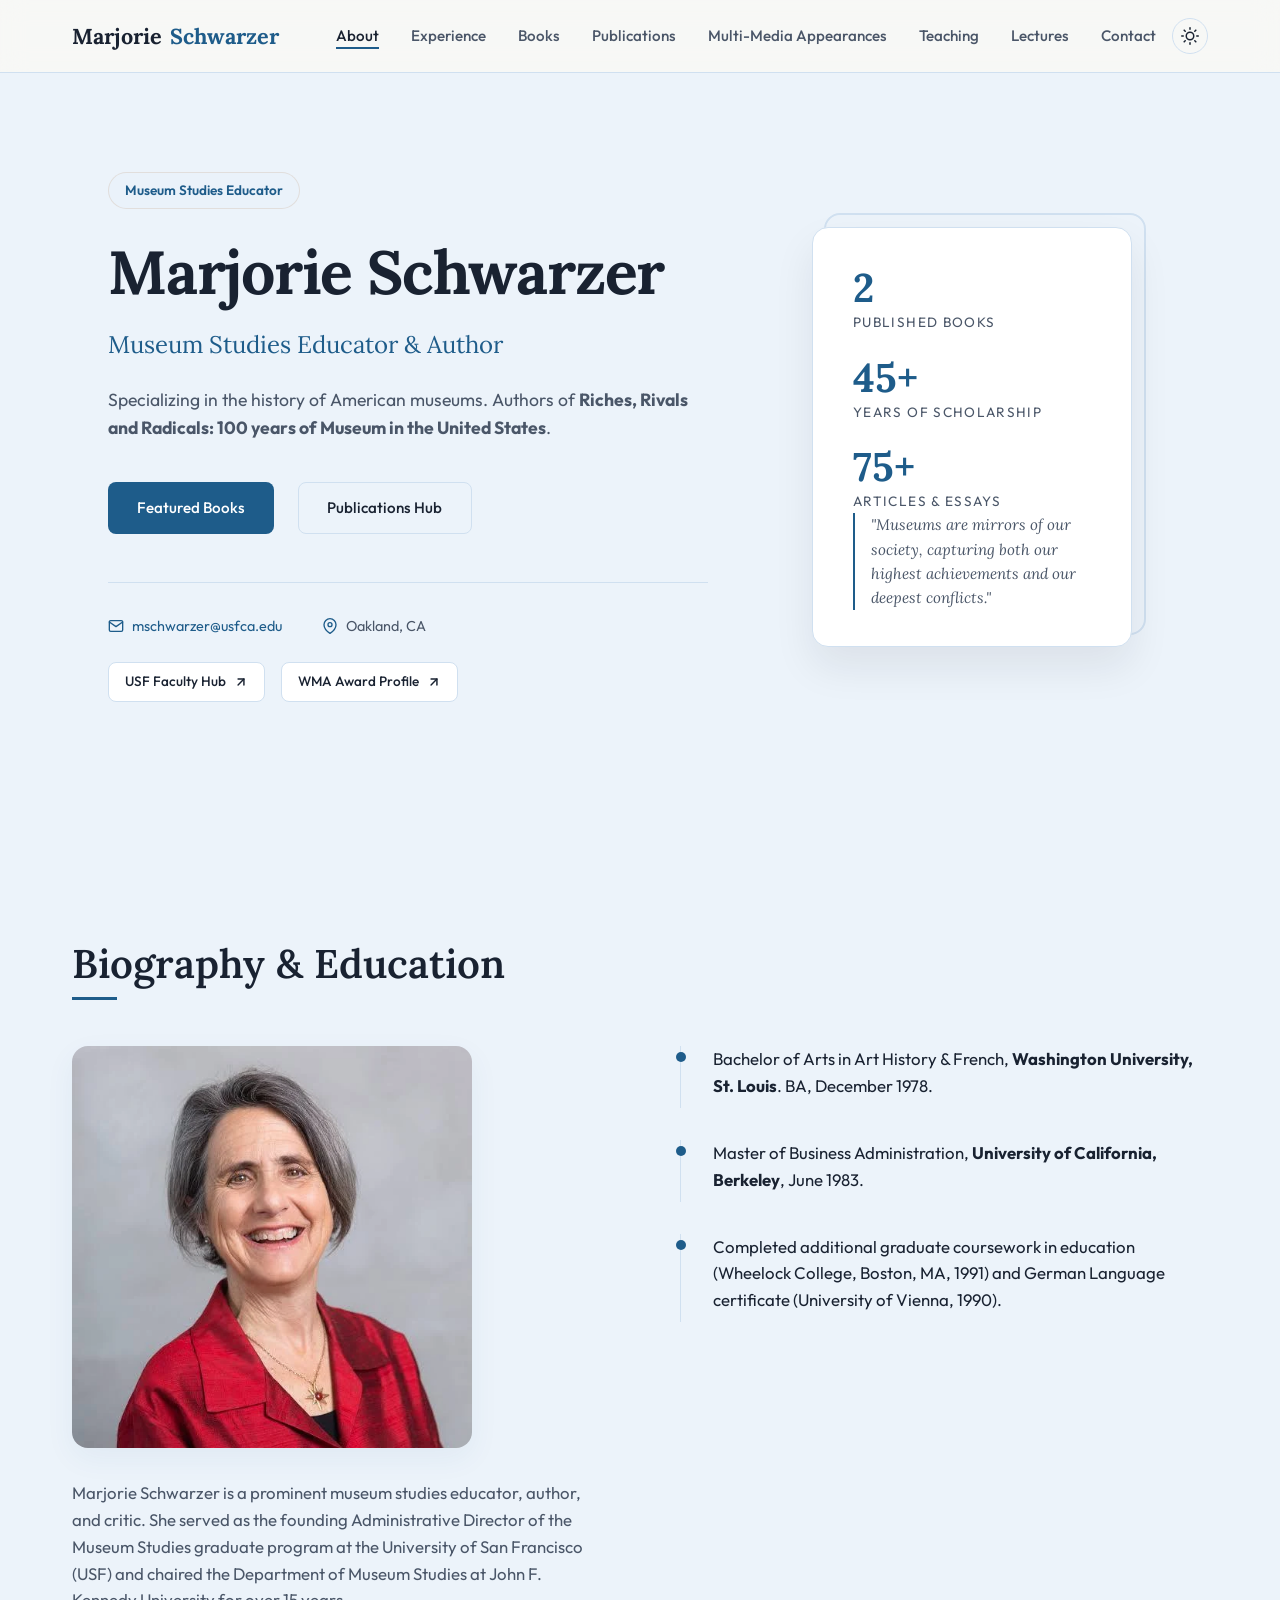
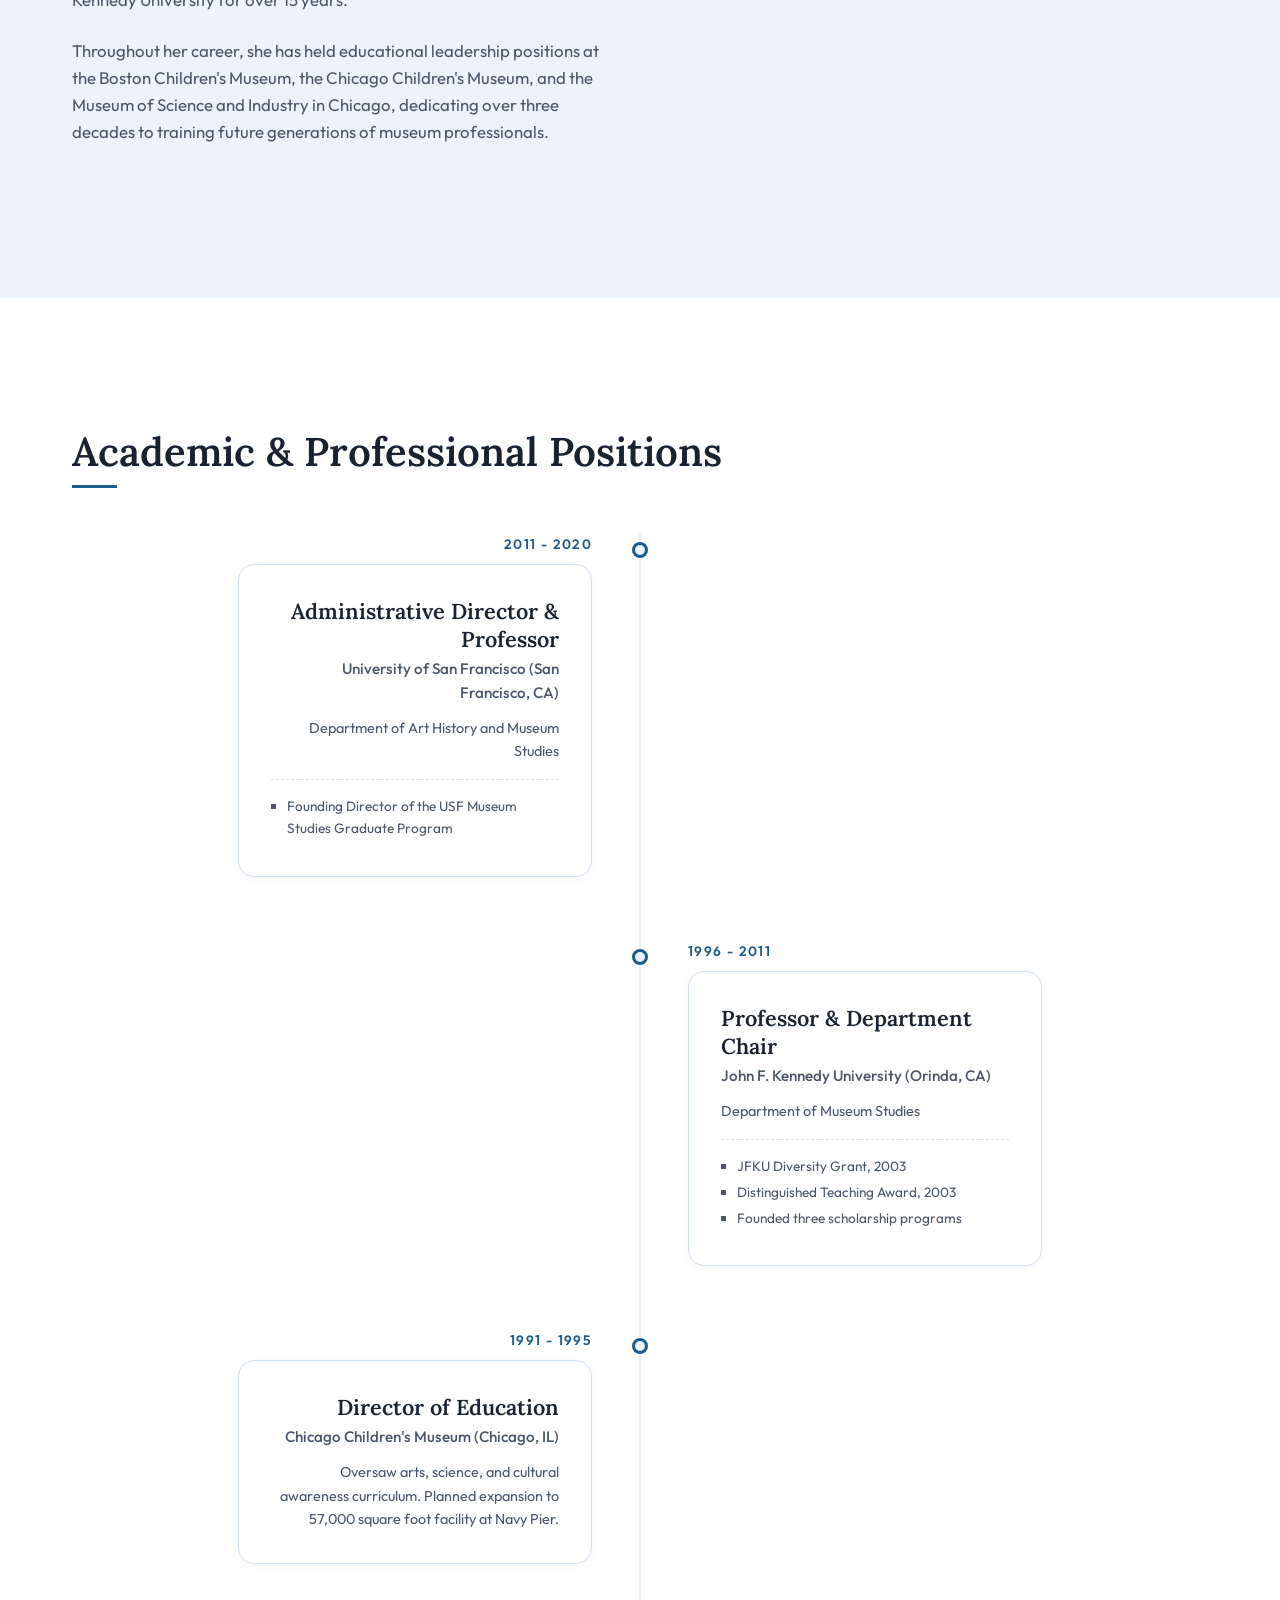
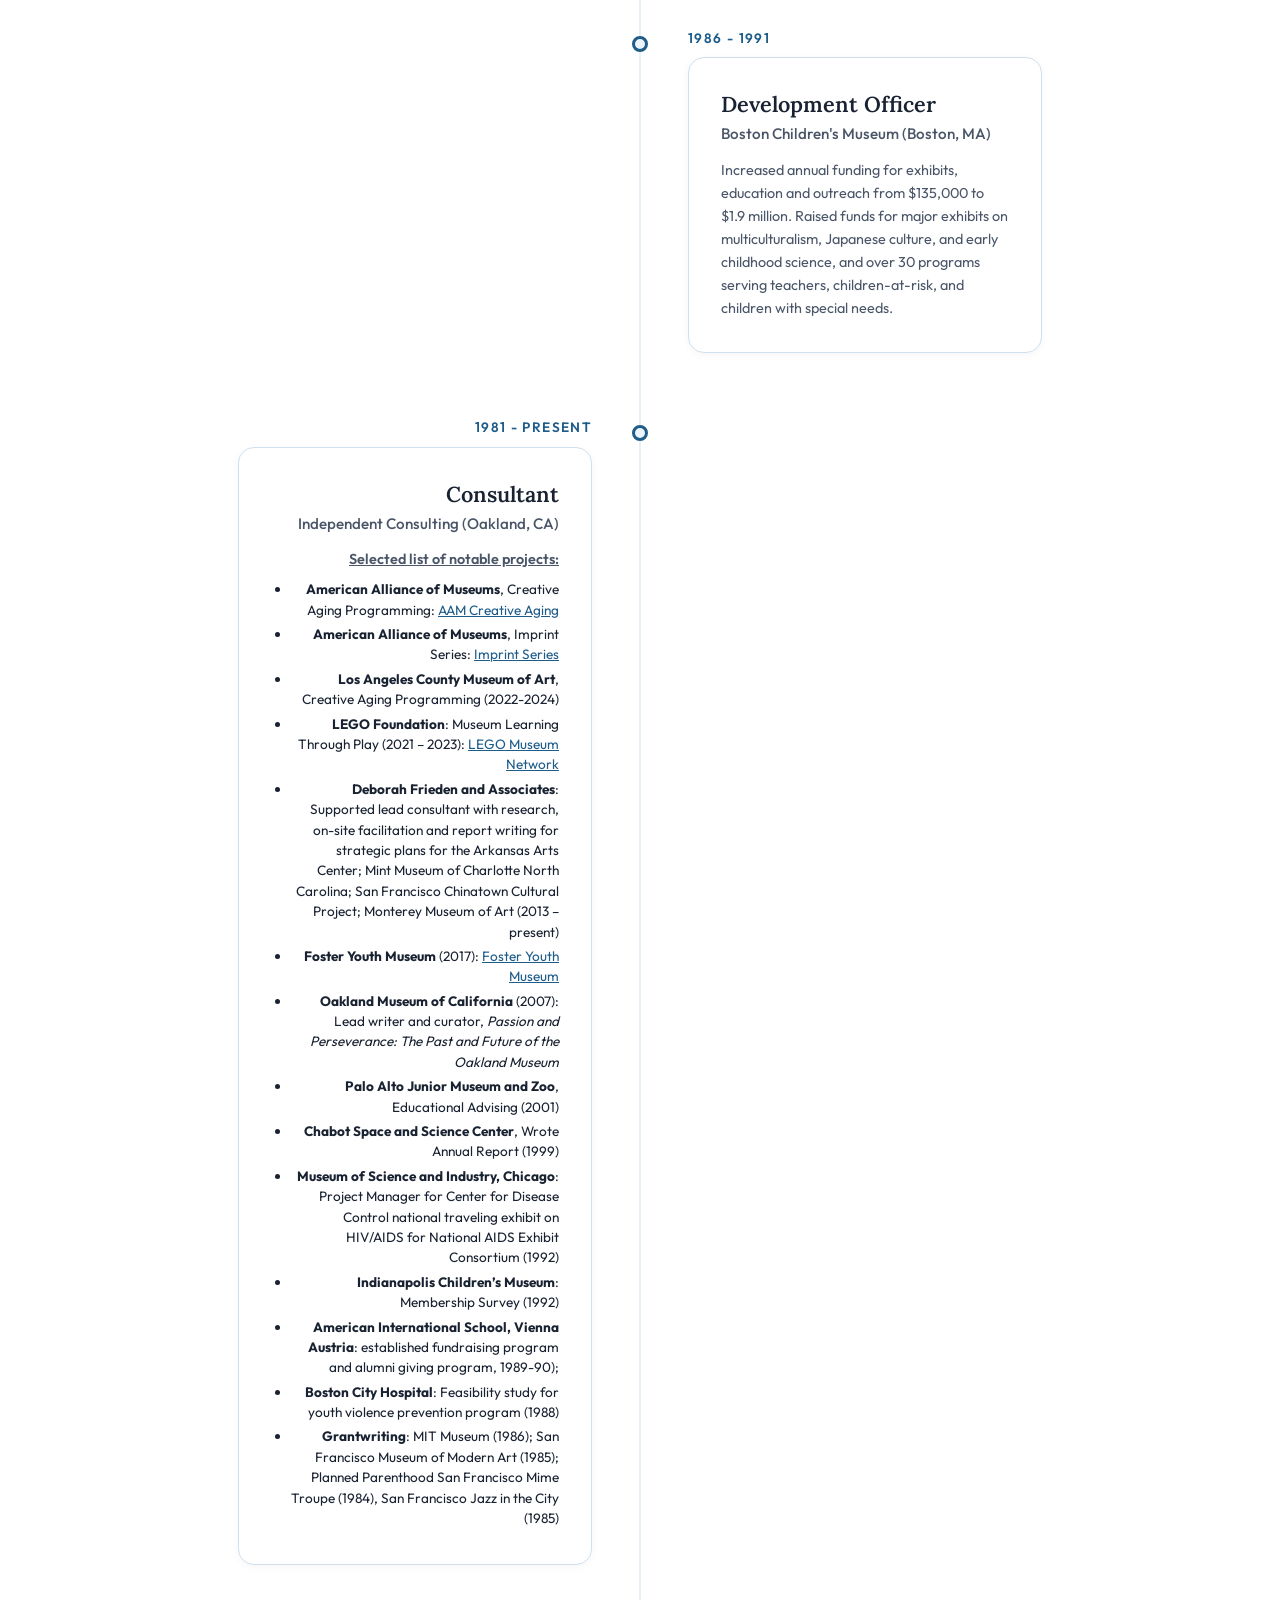
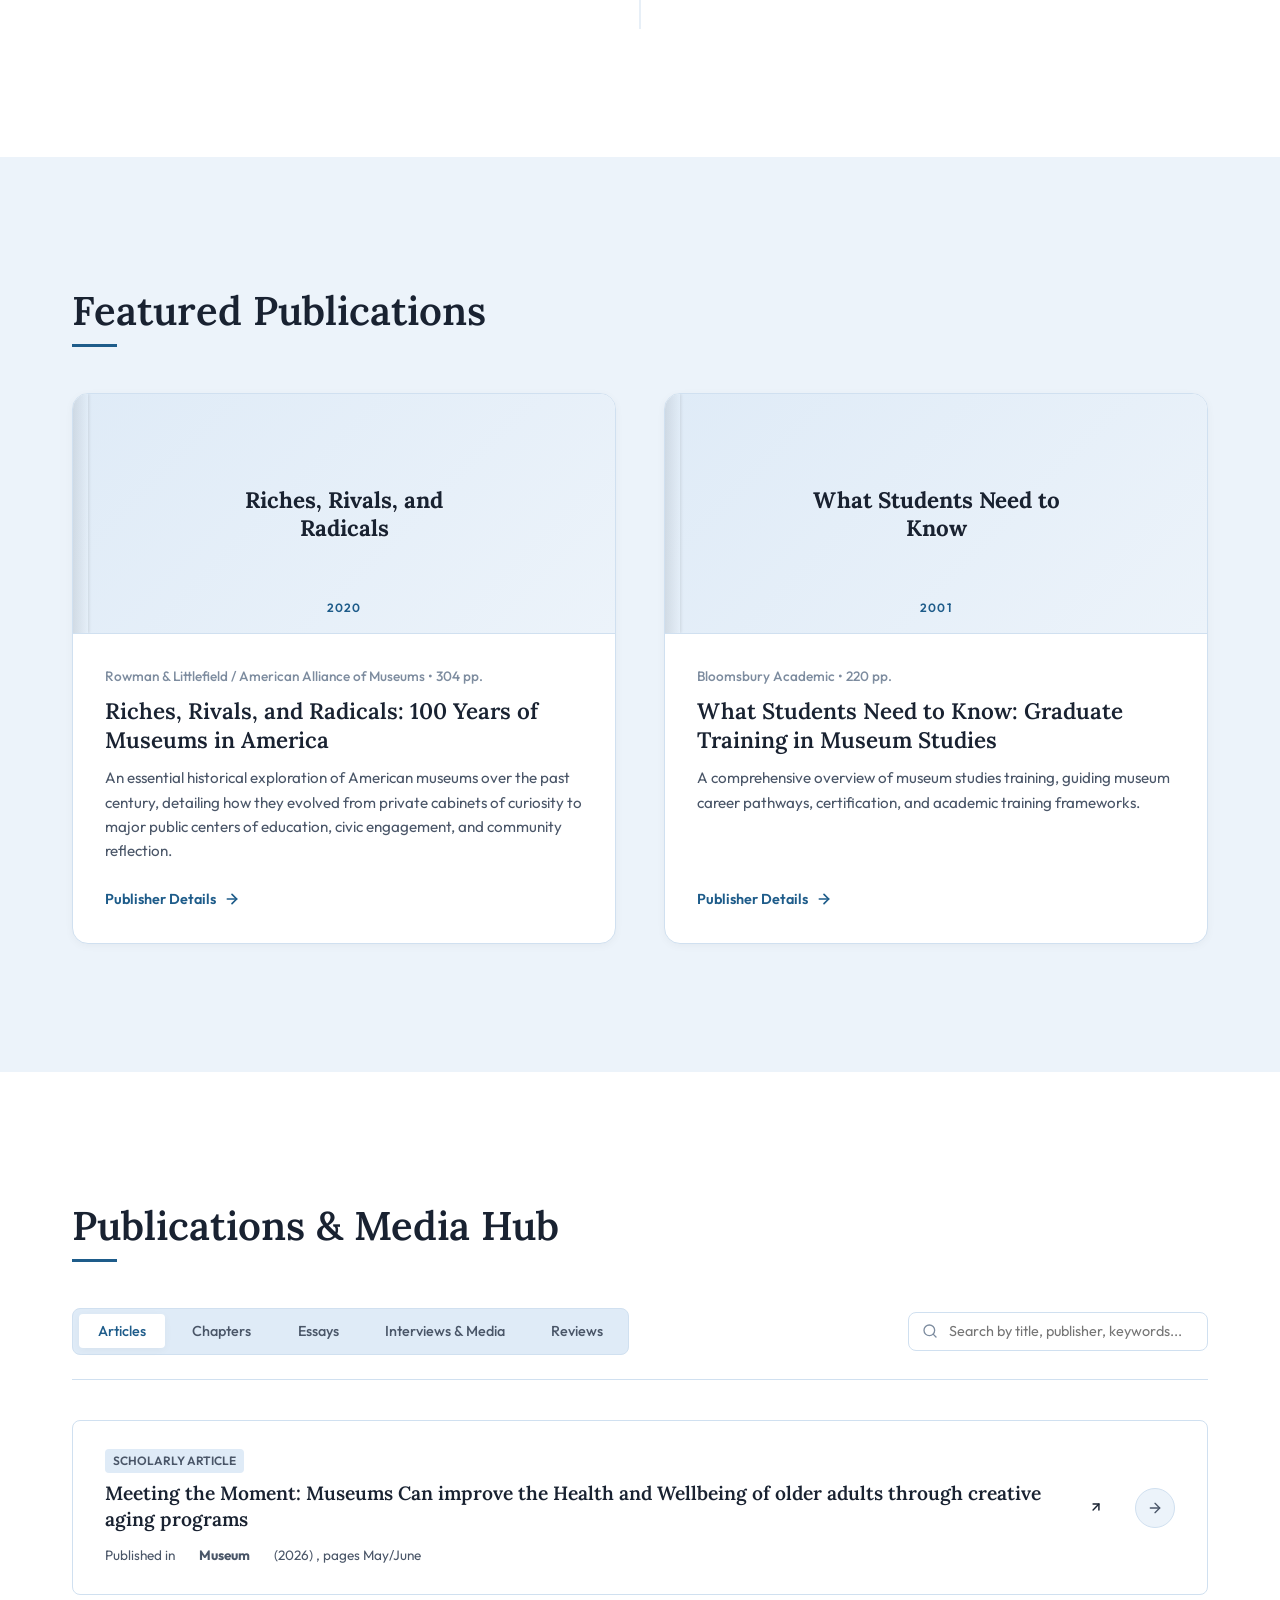
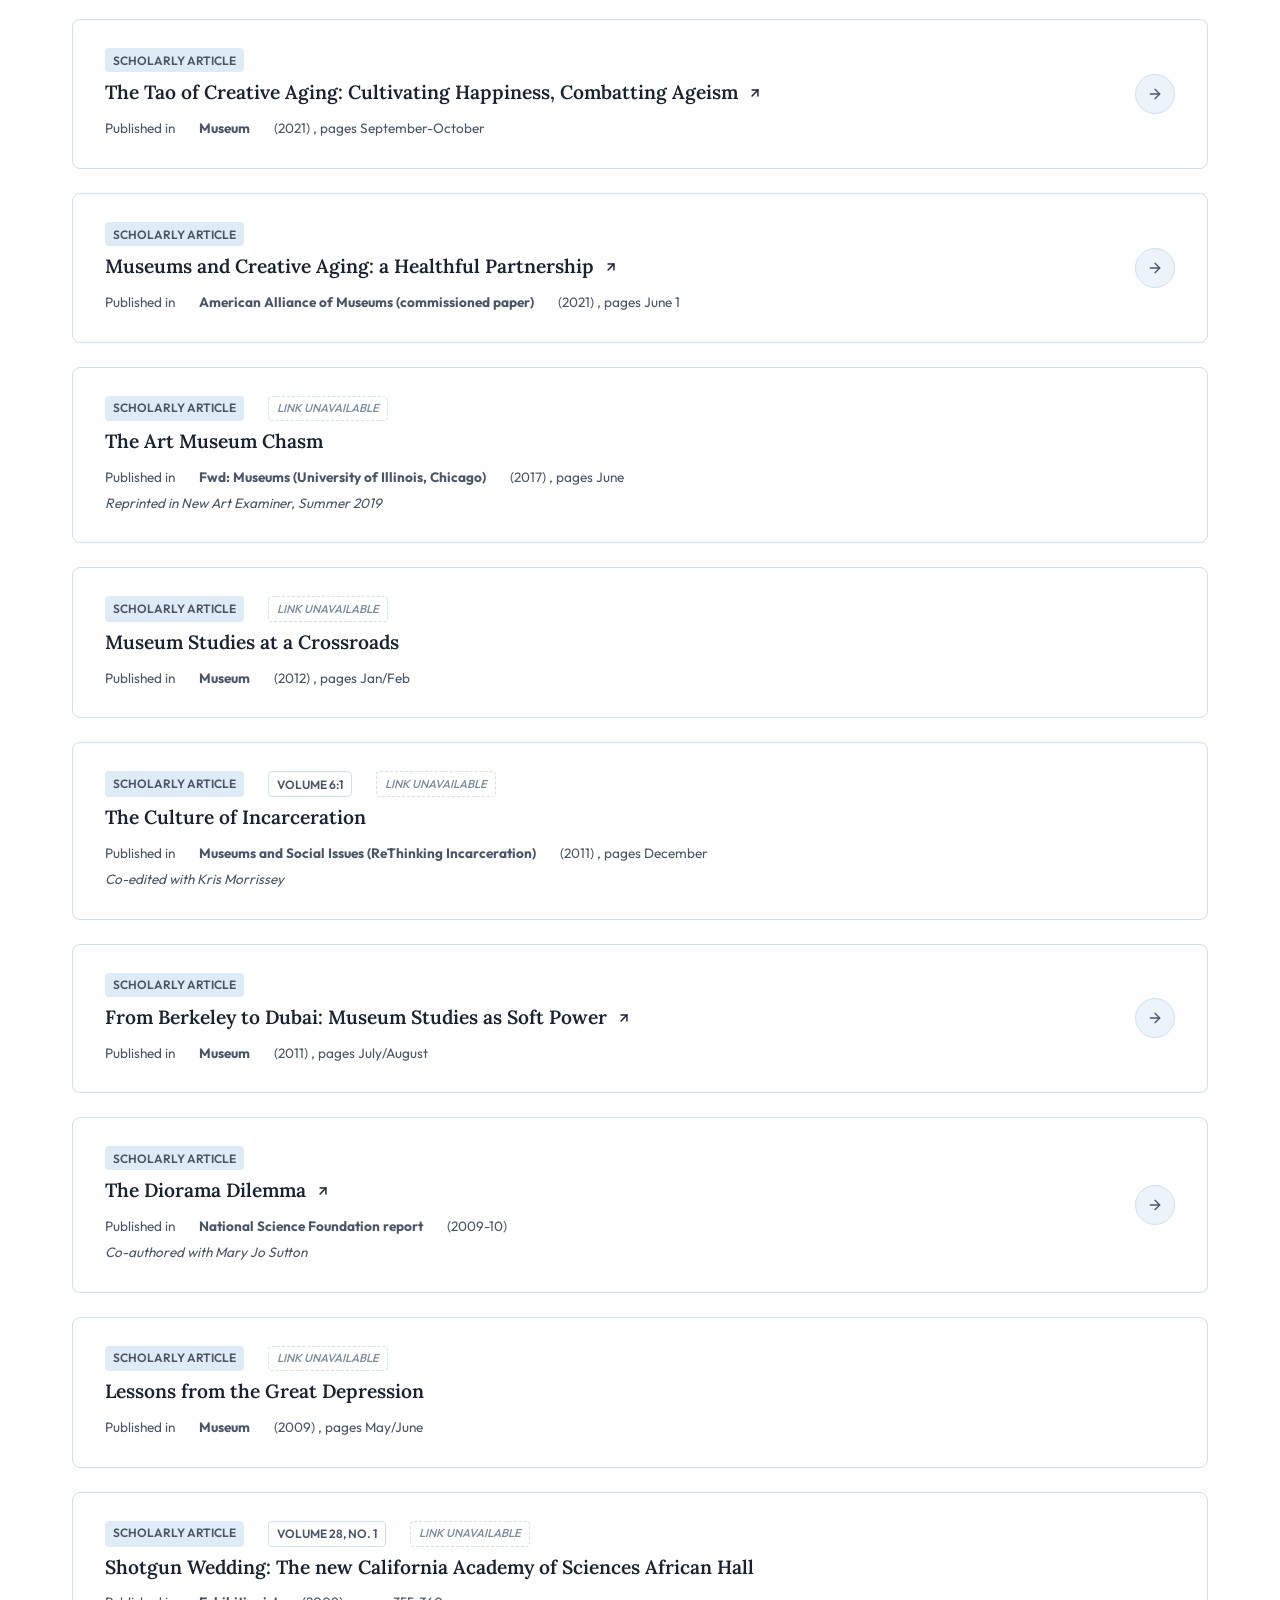
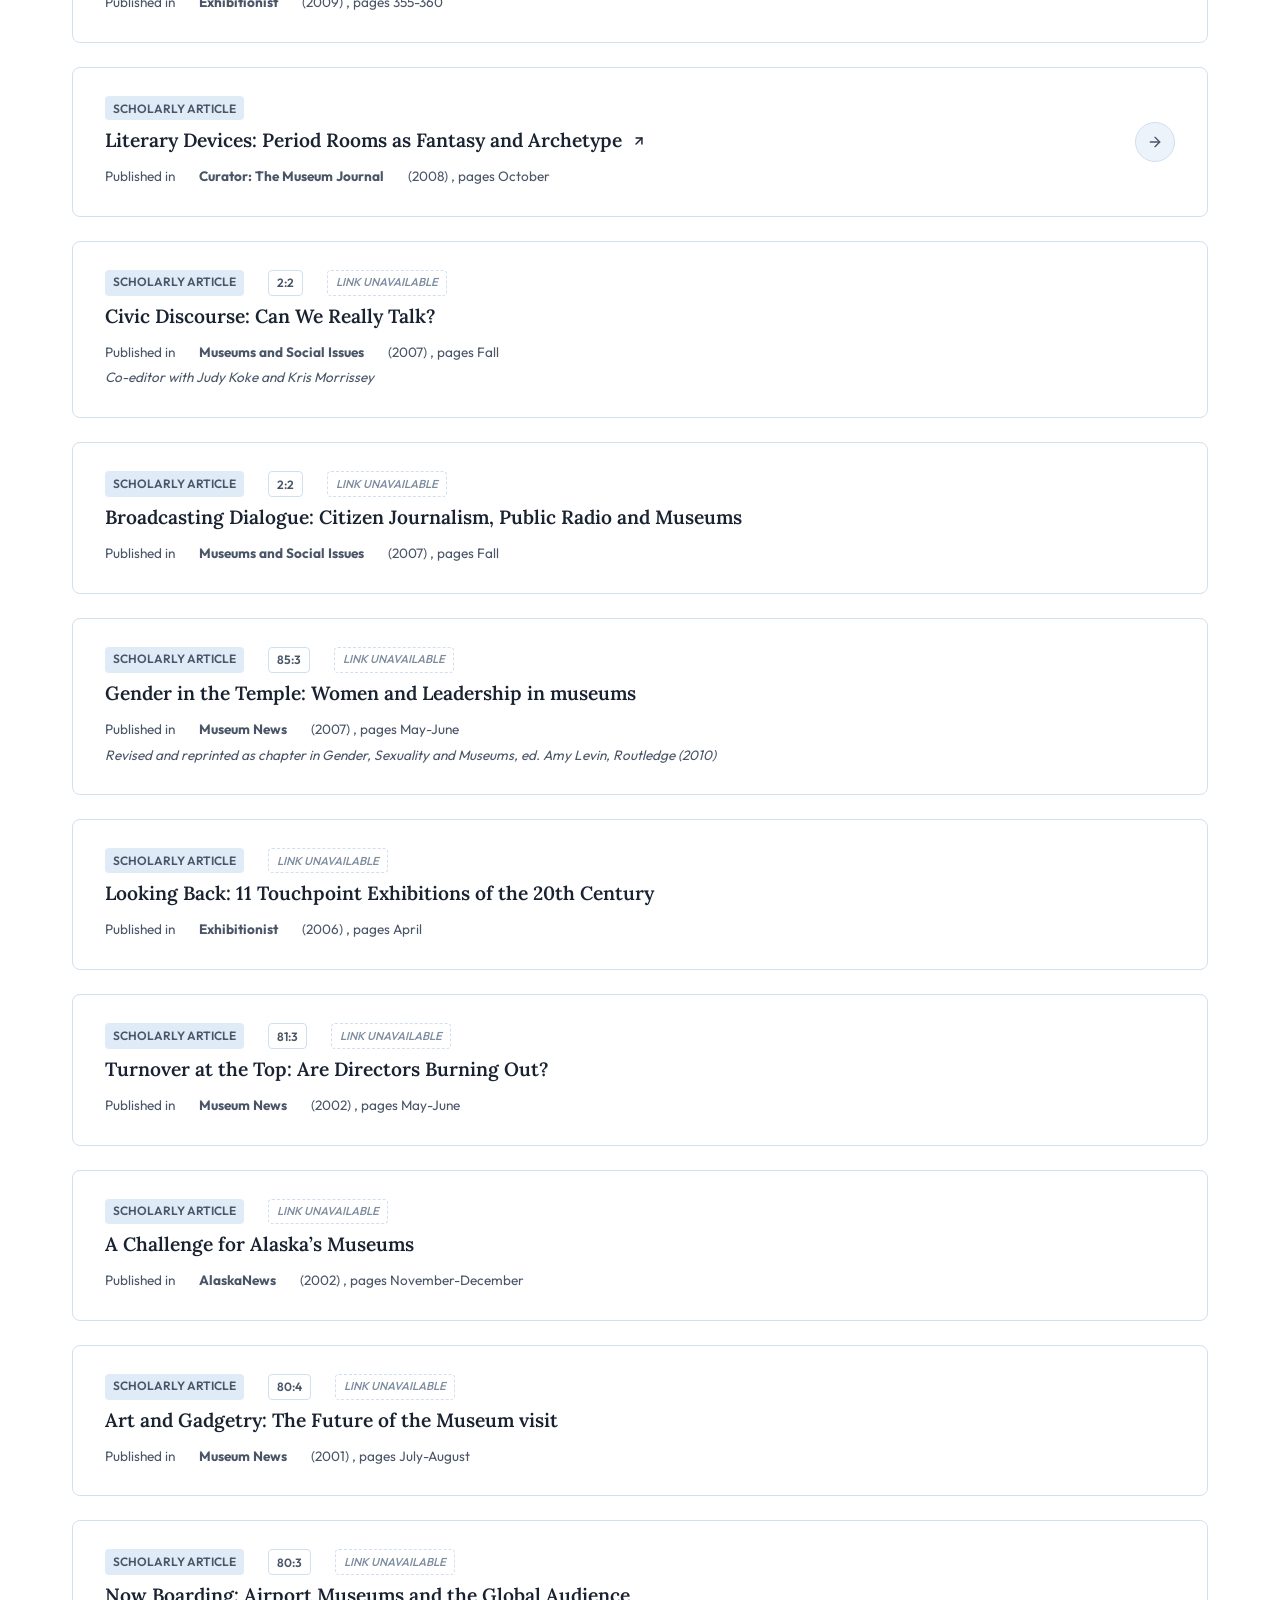
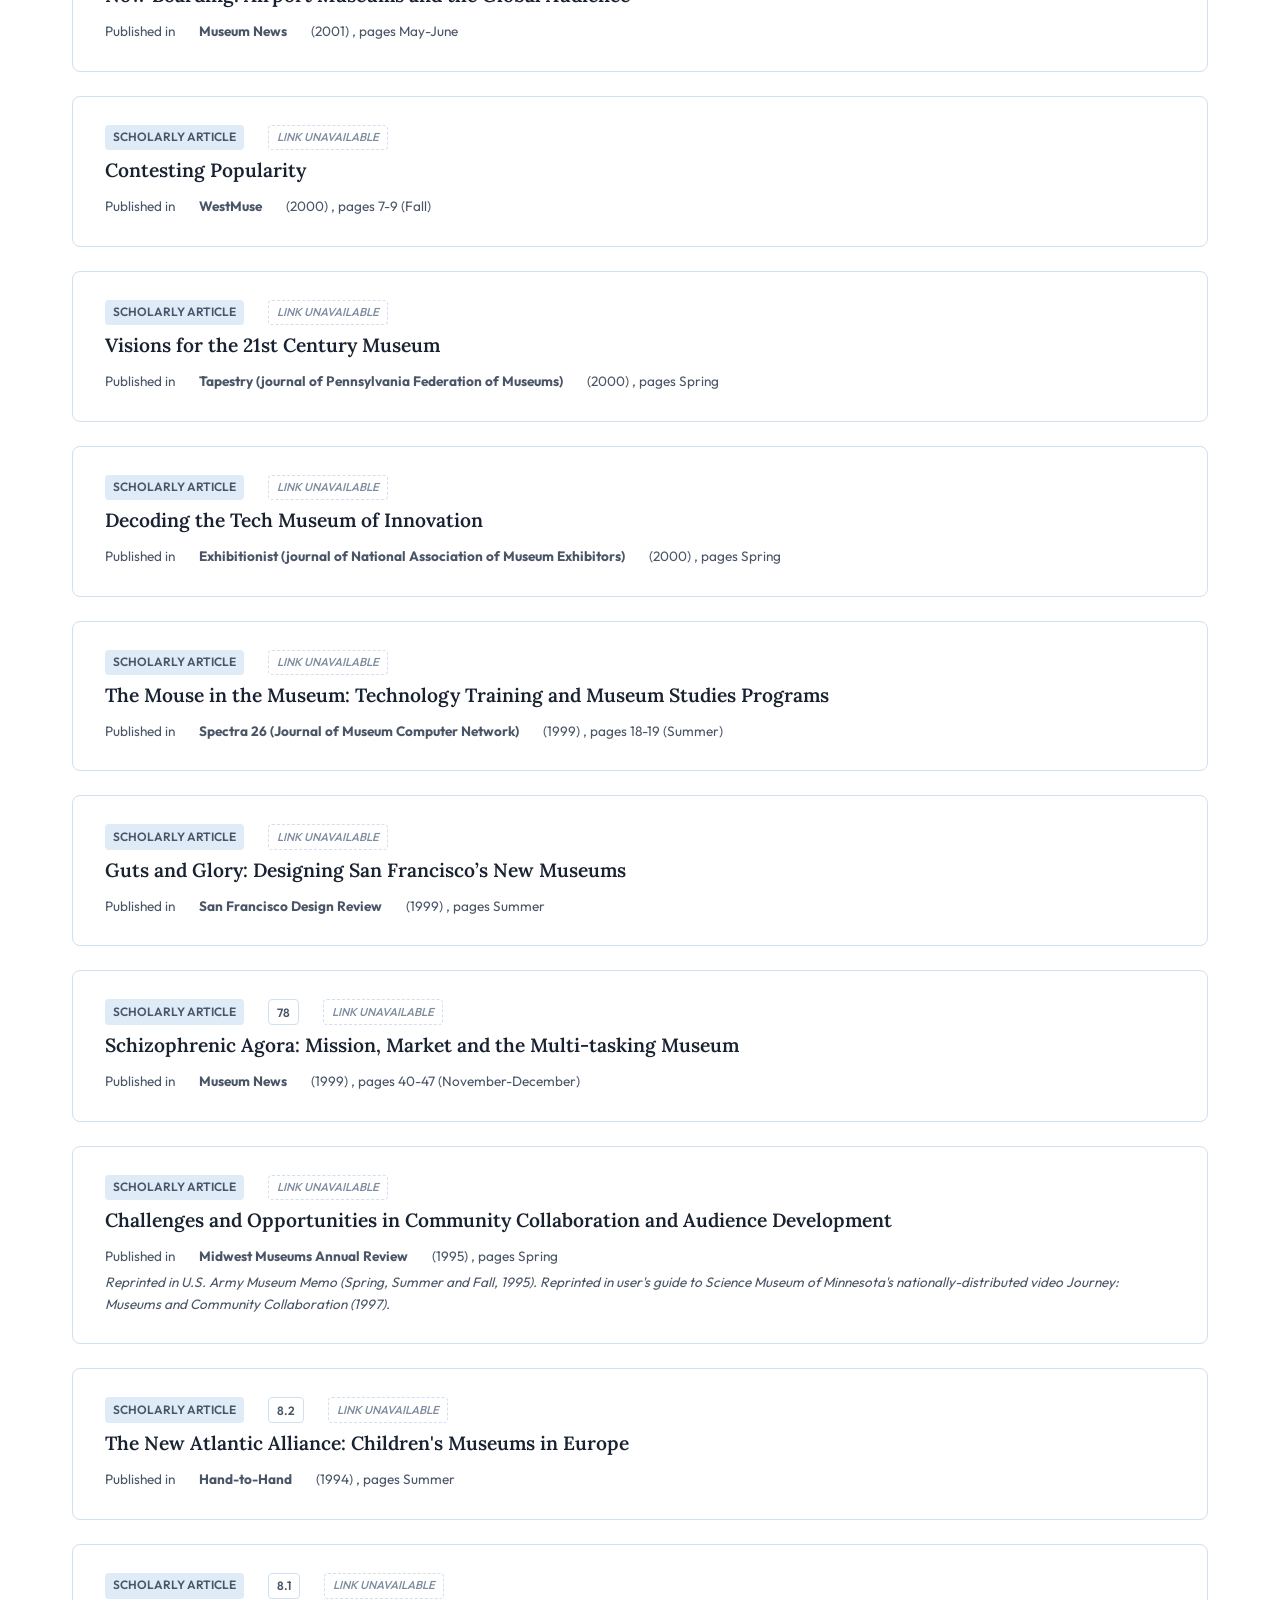
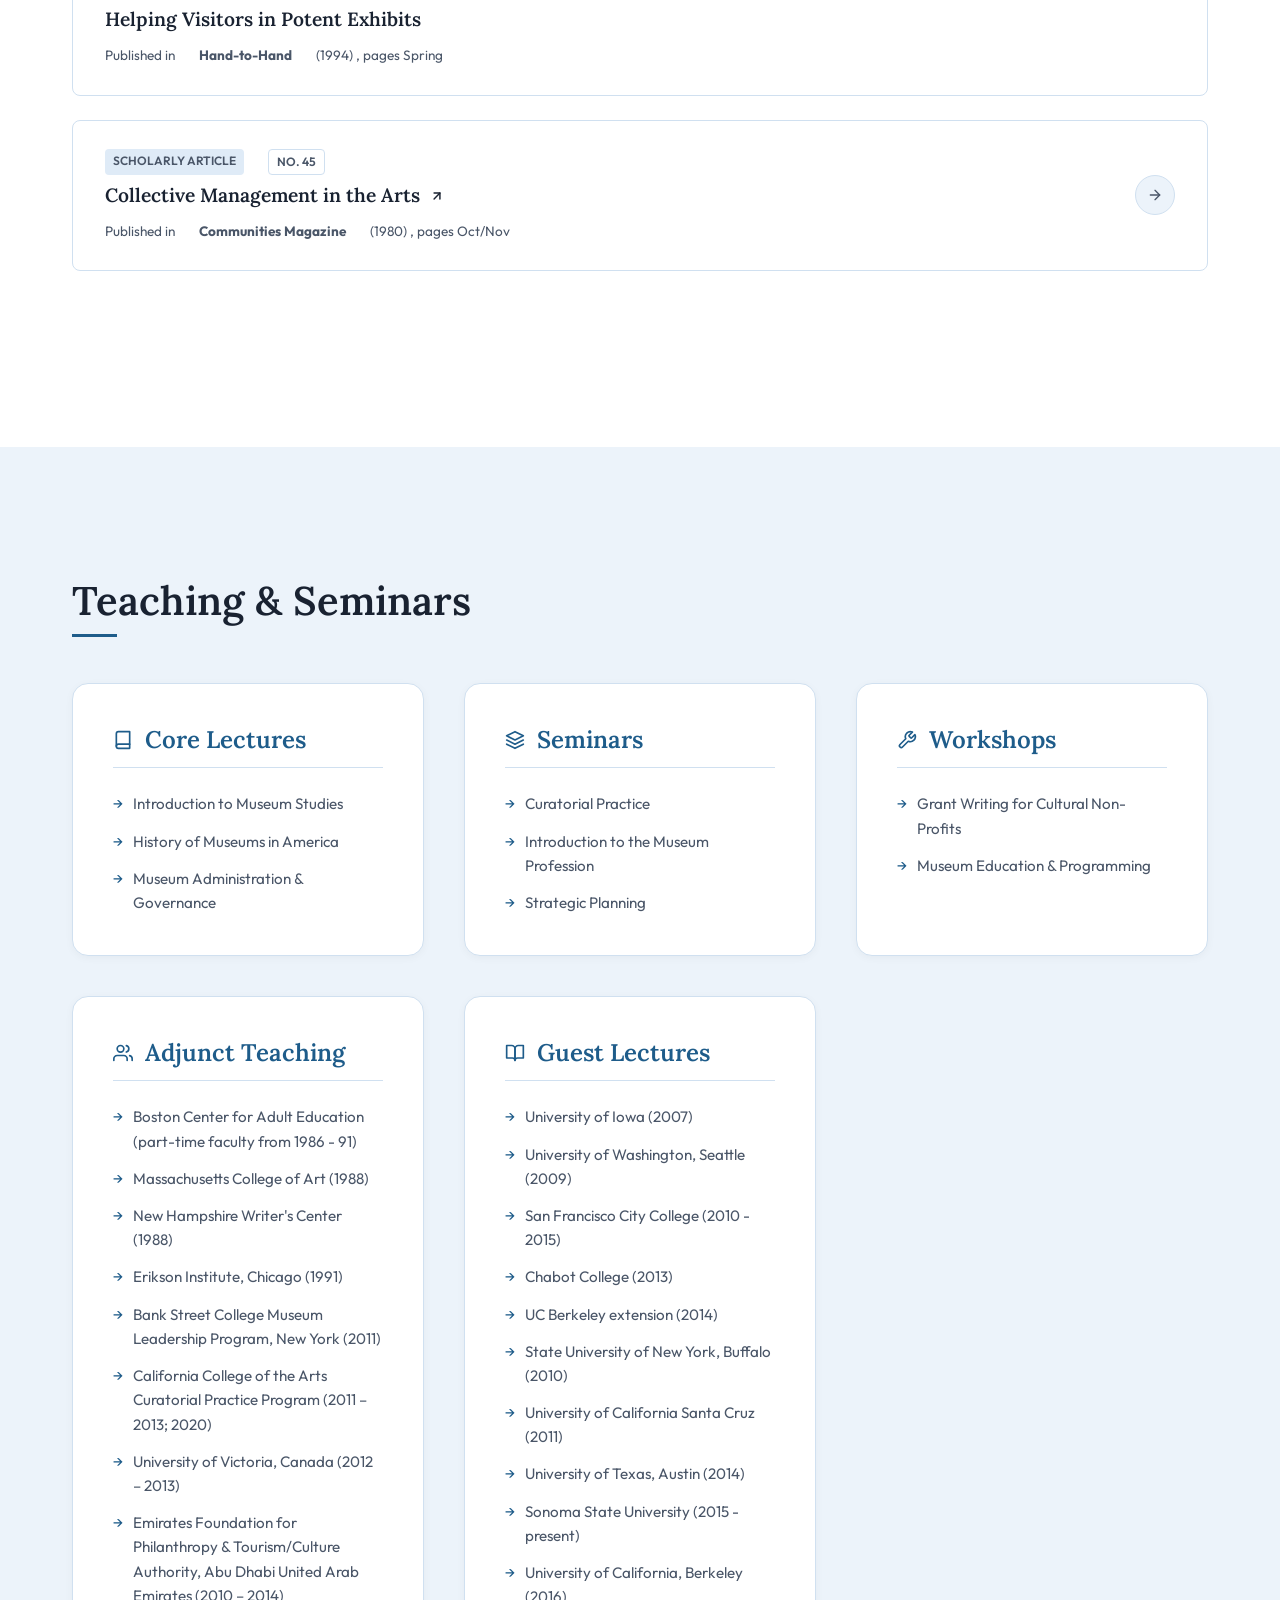
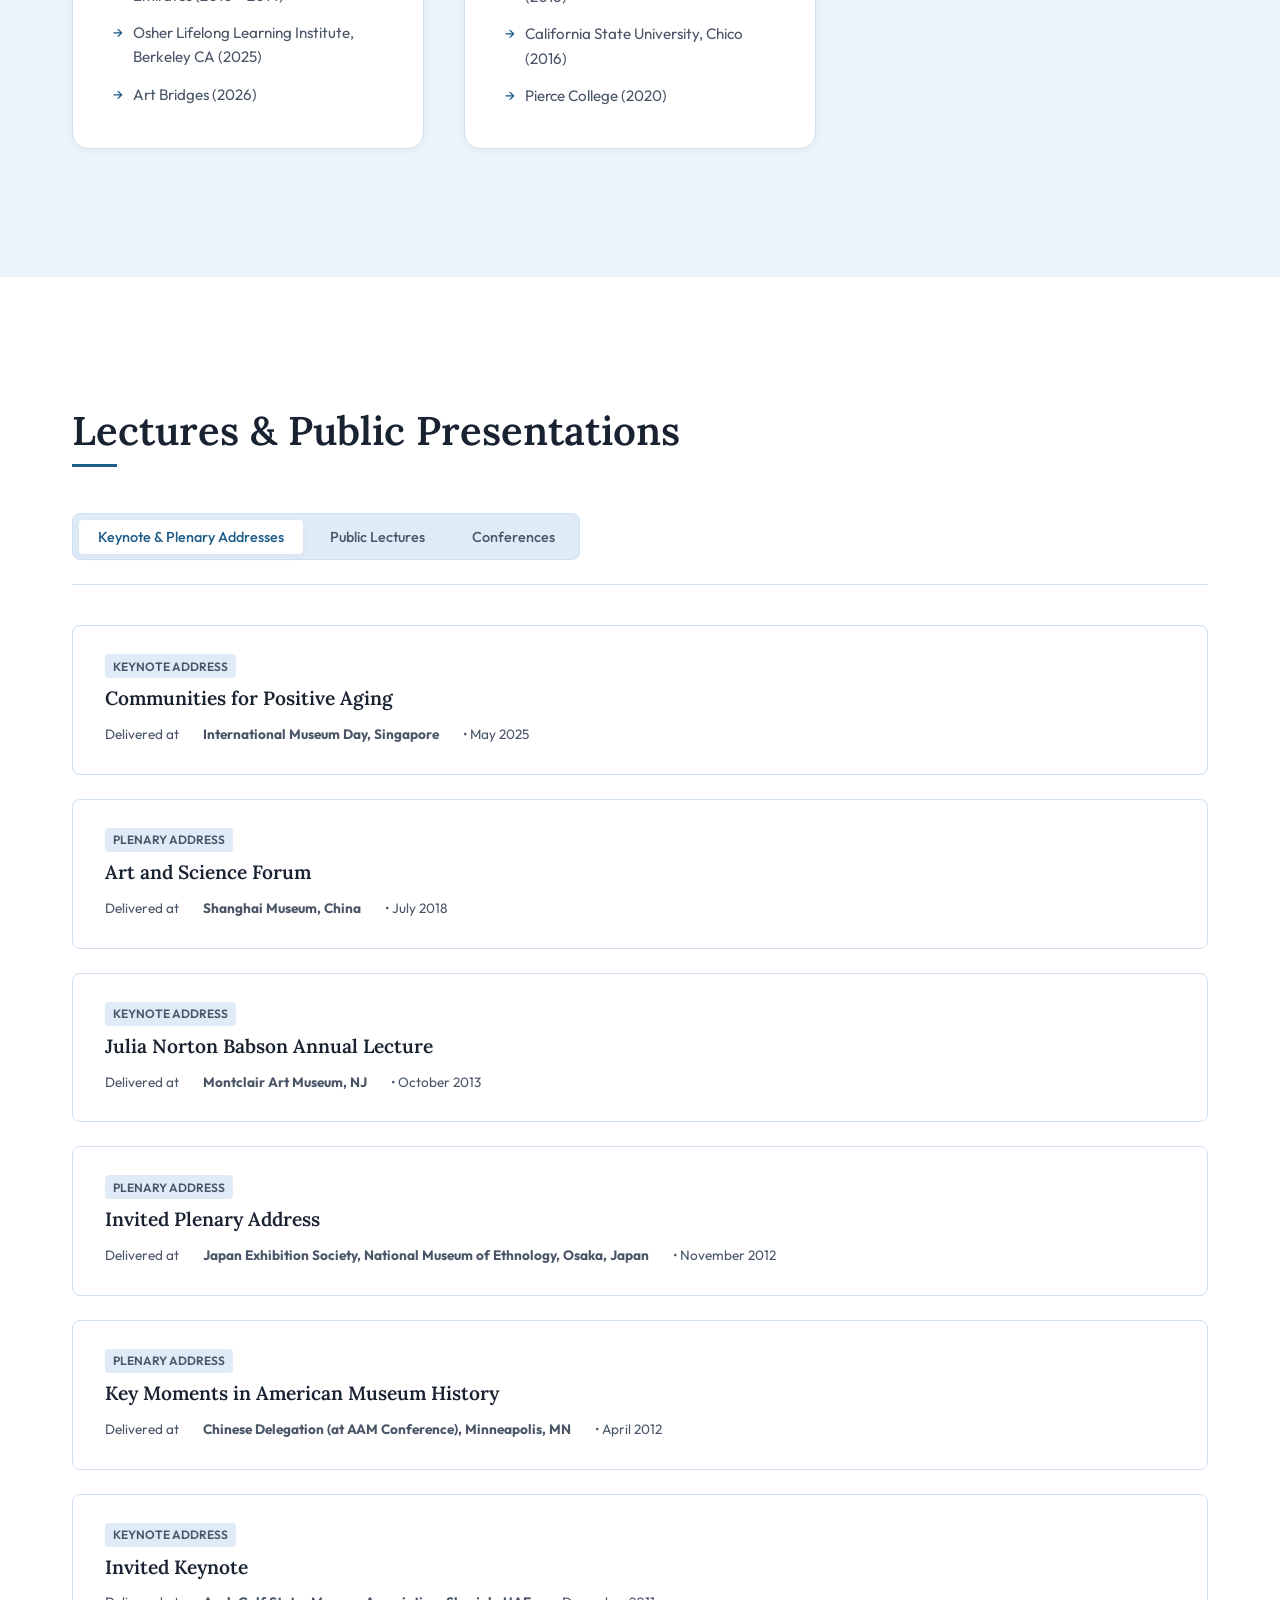
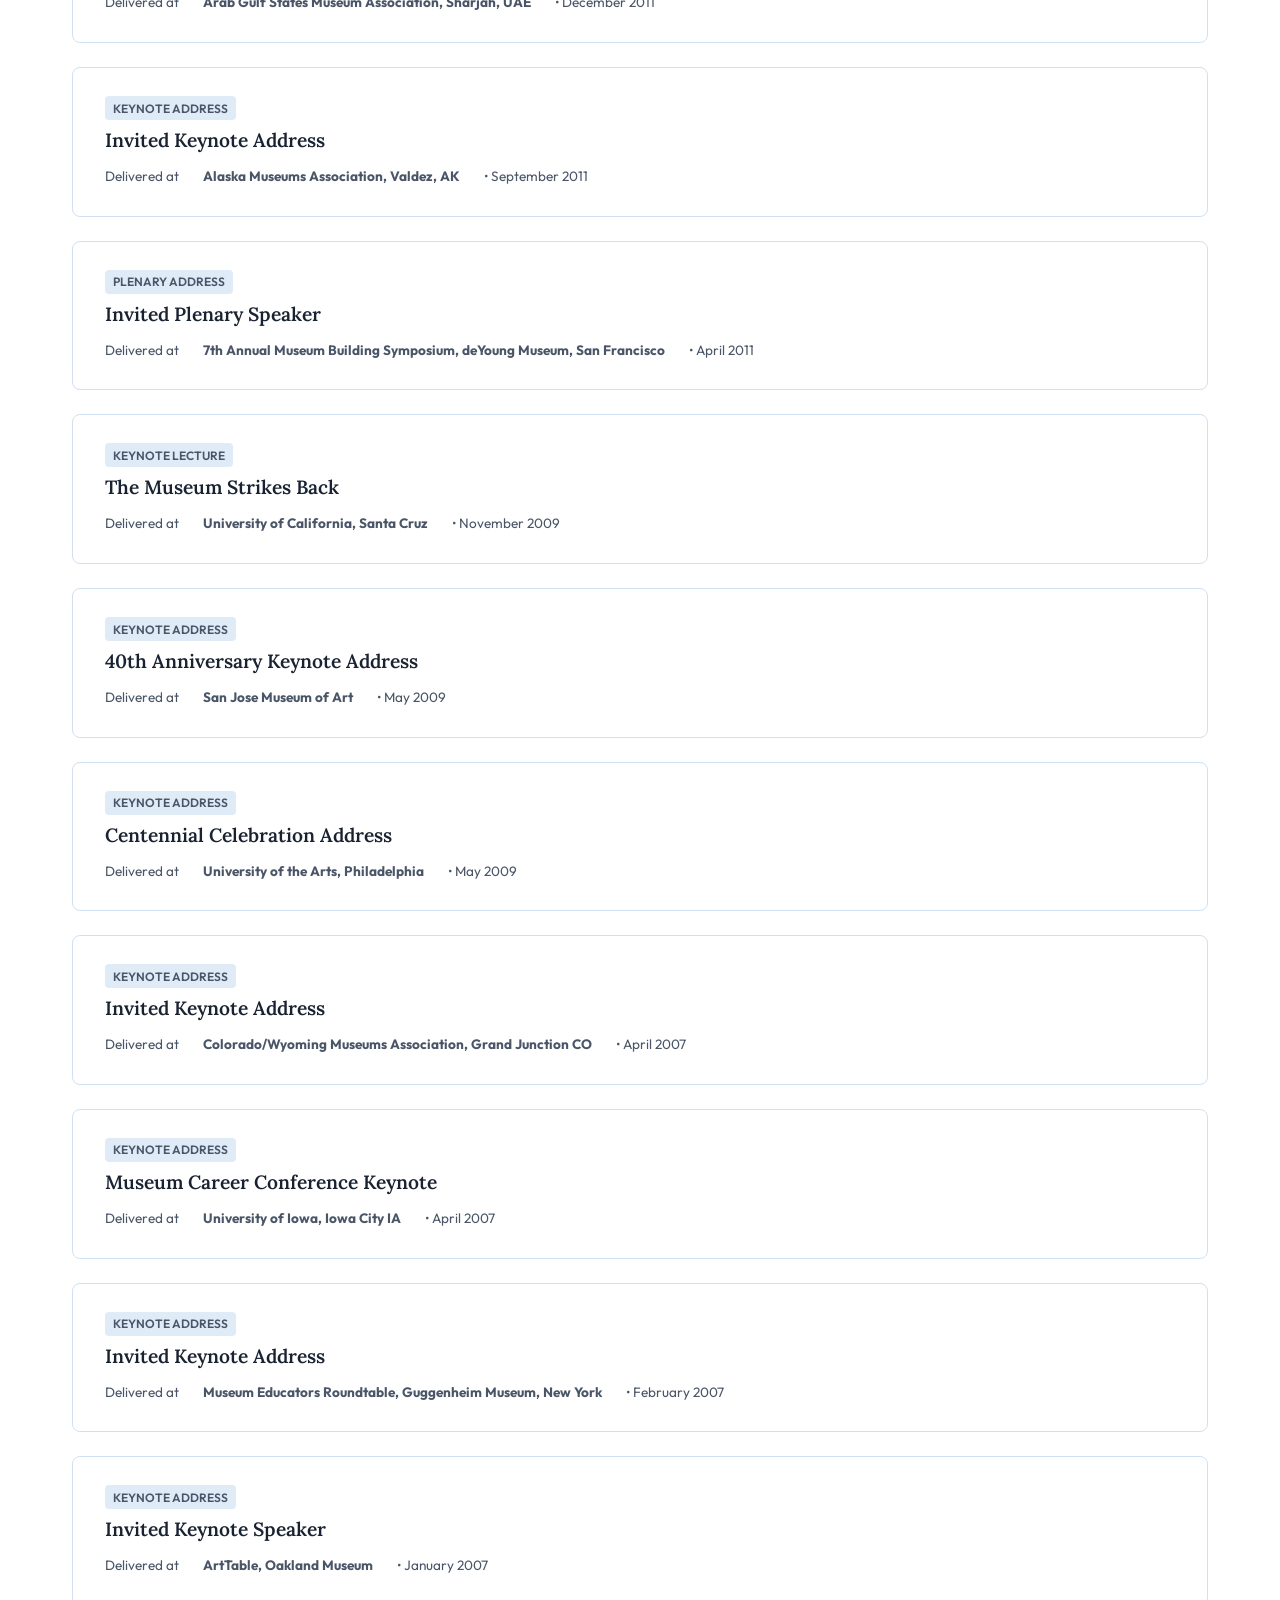
==== commit d38bb0a8: "Add files via upload" ====
--- a/index.html
+++ b/index.html
@@ -1184,7 +1184,7 @@
       </a>
       <nav aria-label="Main Navigation">
         <ul class="nav-links">
-          <li><a href="#about" class="nav-link">About</a></li>
+          <li><a href="#hero" class="nav-link">About</a></li>
           <li><a href="#experience" class="nav-link">Experience</a></li>
           <li><a href="#books" class="nav-link">Books</a></li>
           <li><a href="#publications-hub" class="nav-link" id="nav-pubs-link">Publications</a></li>
@@ -3342,7 +3342,8 @@
       if (scrollPos >= top && scrollPos < top + height) {
         navLinks.forEach(link => {
           link.classList.remove("active");
-          if (link.getAttribute("href") === `#${id}`) {
+          const href = link.getAttribute("href");
+          if (href === `#${id}` || (id === "about" && href === "#hero")) {
             link.classList.add("active");
           }
         });
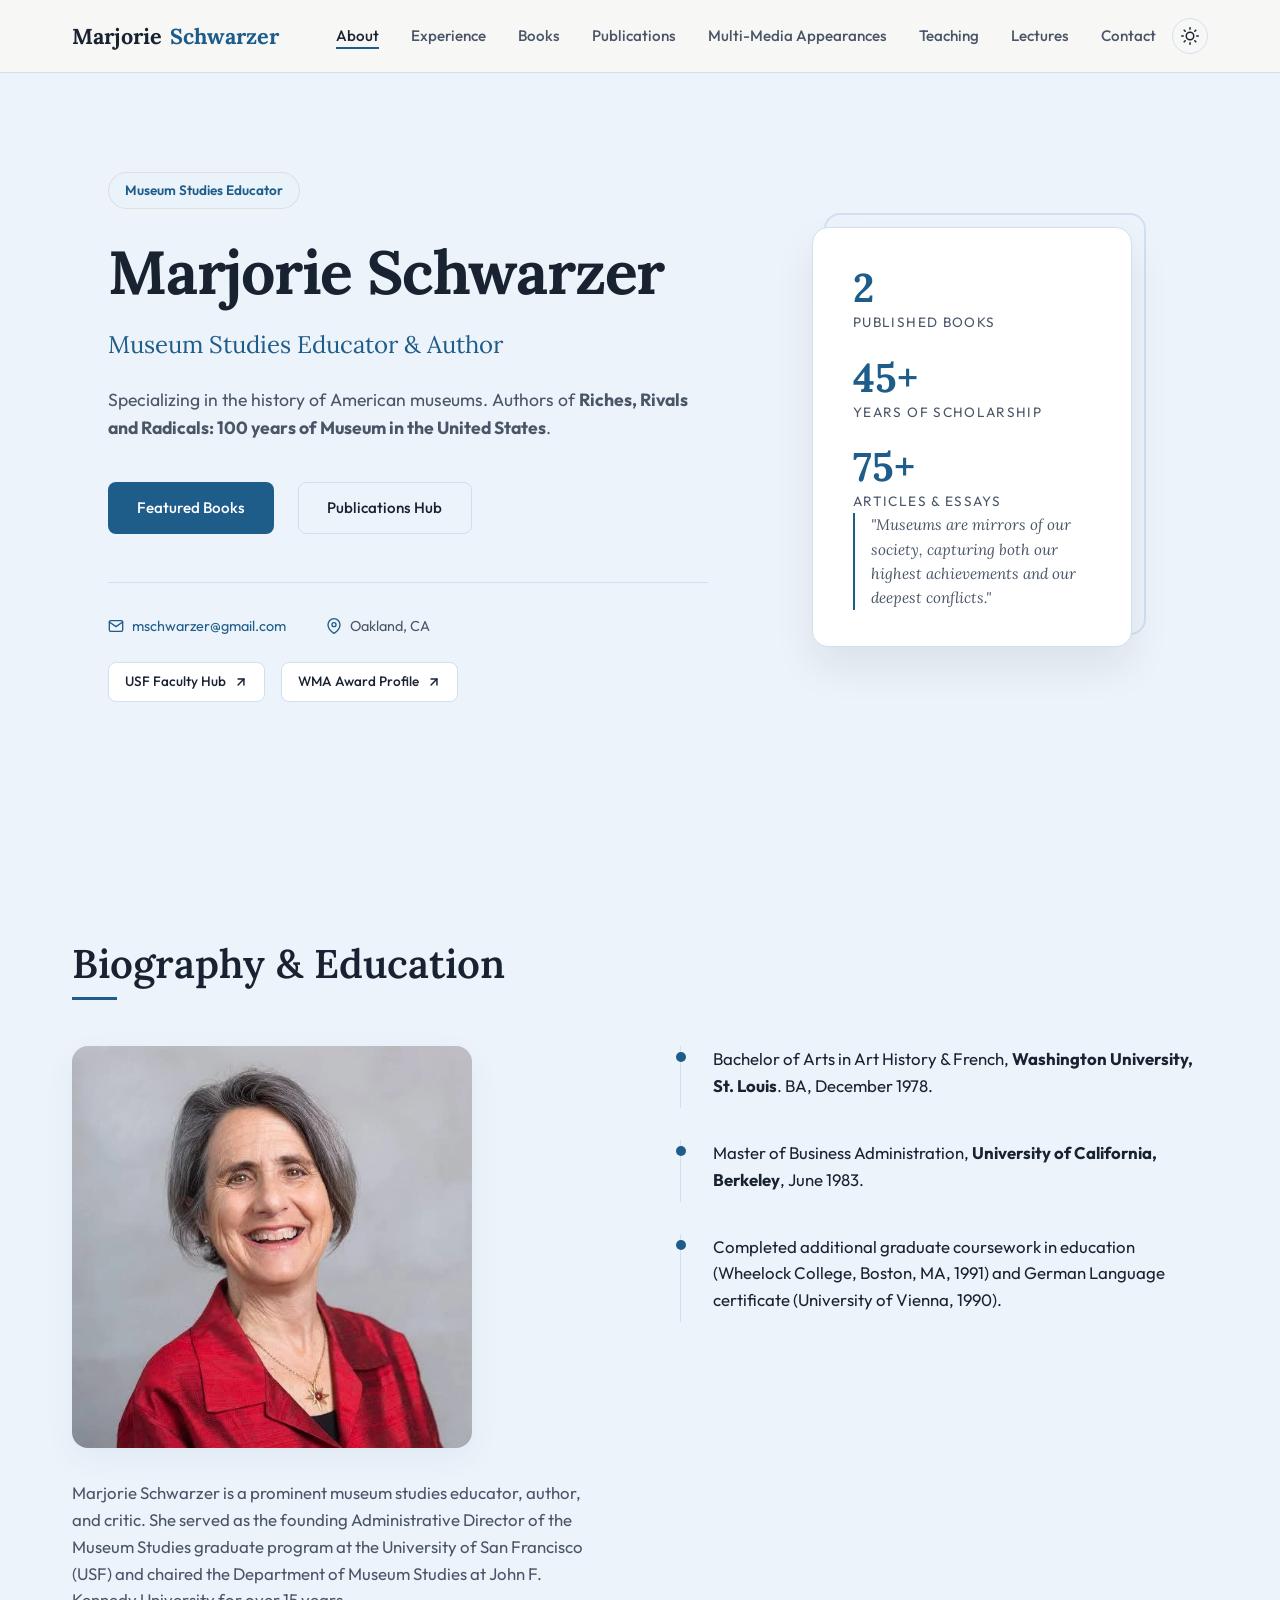
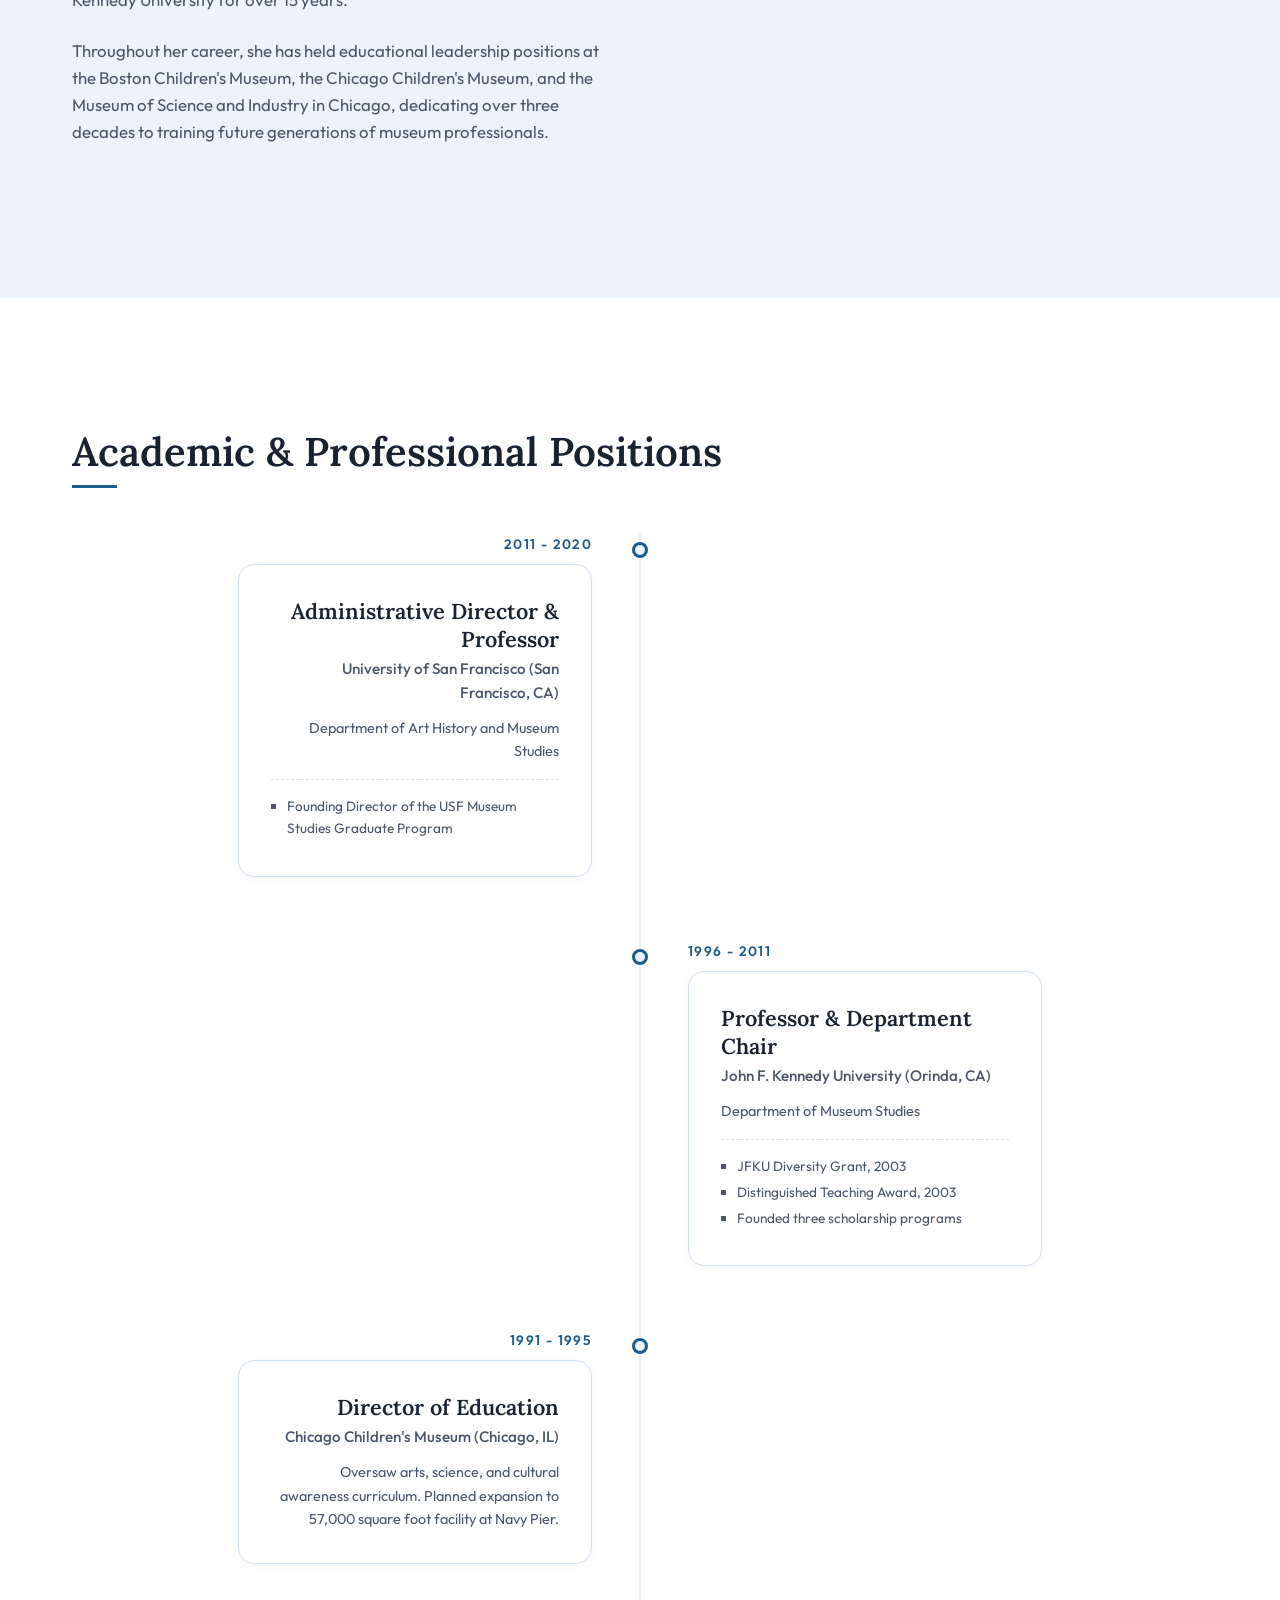
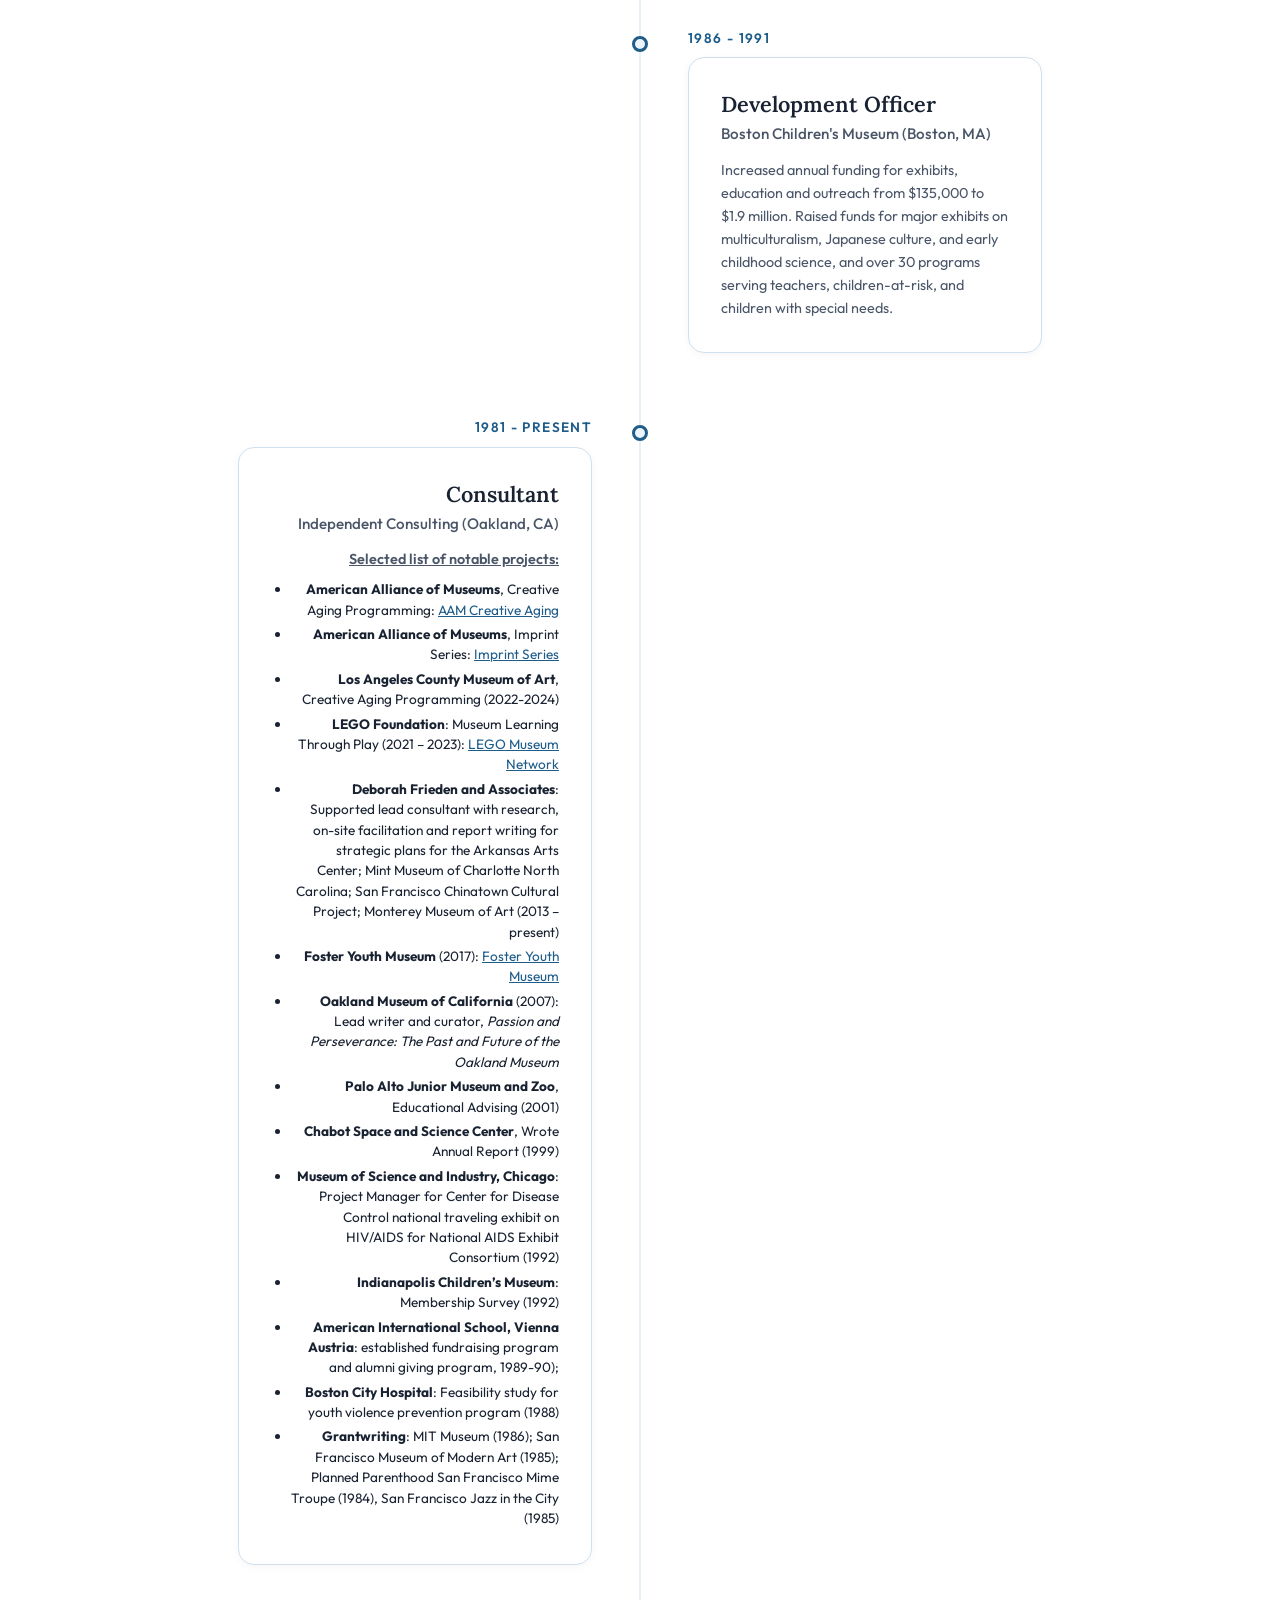
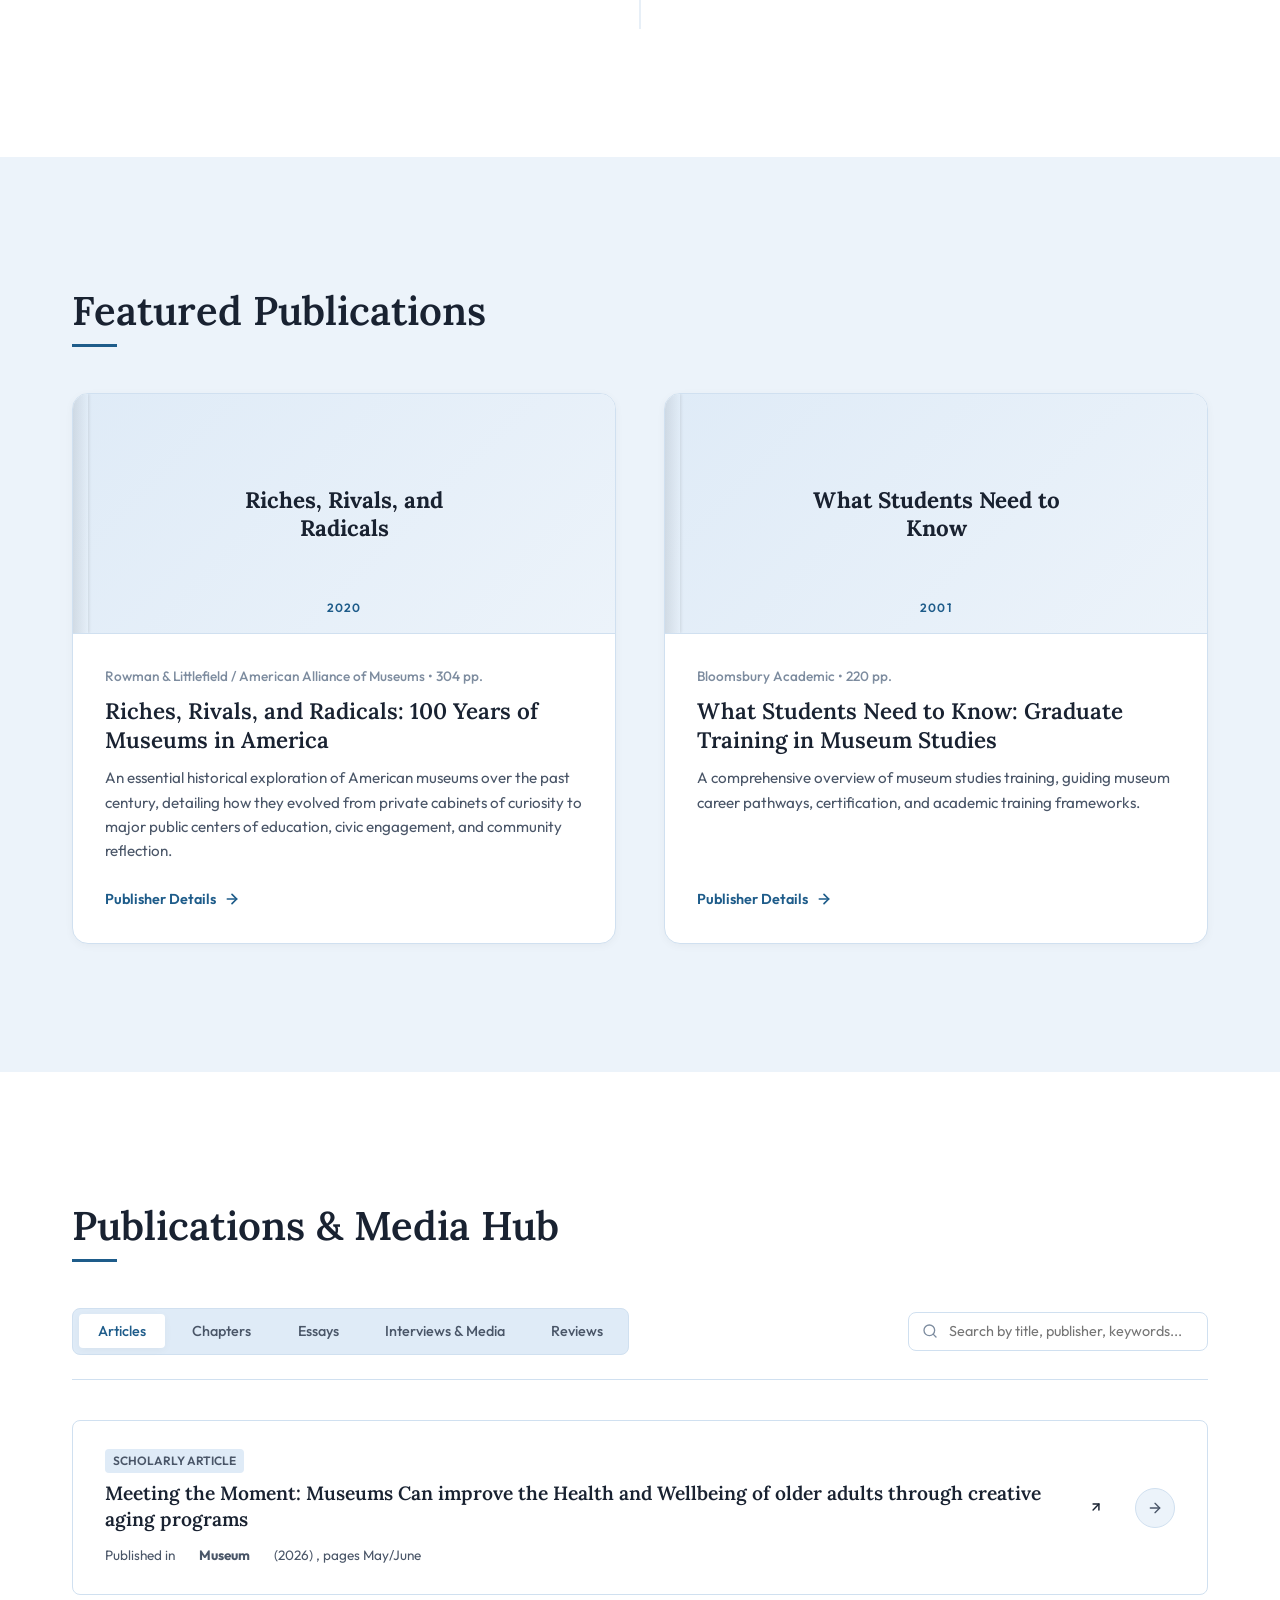
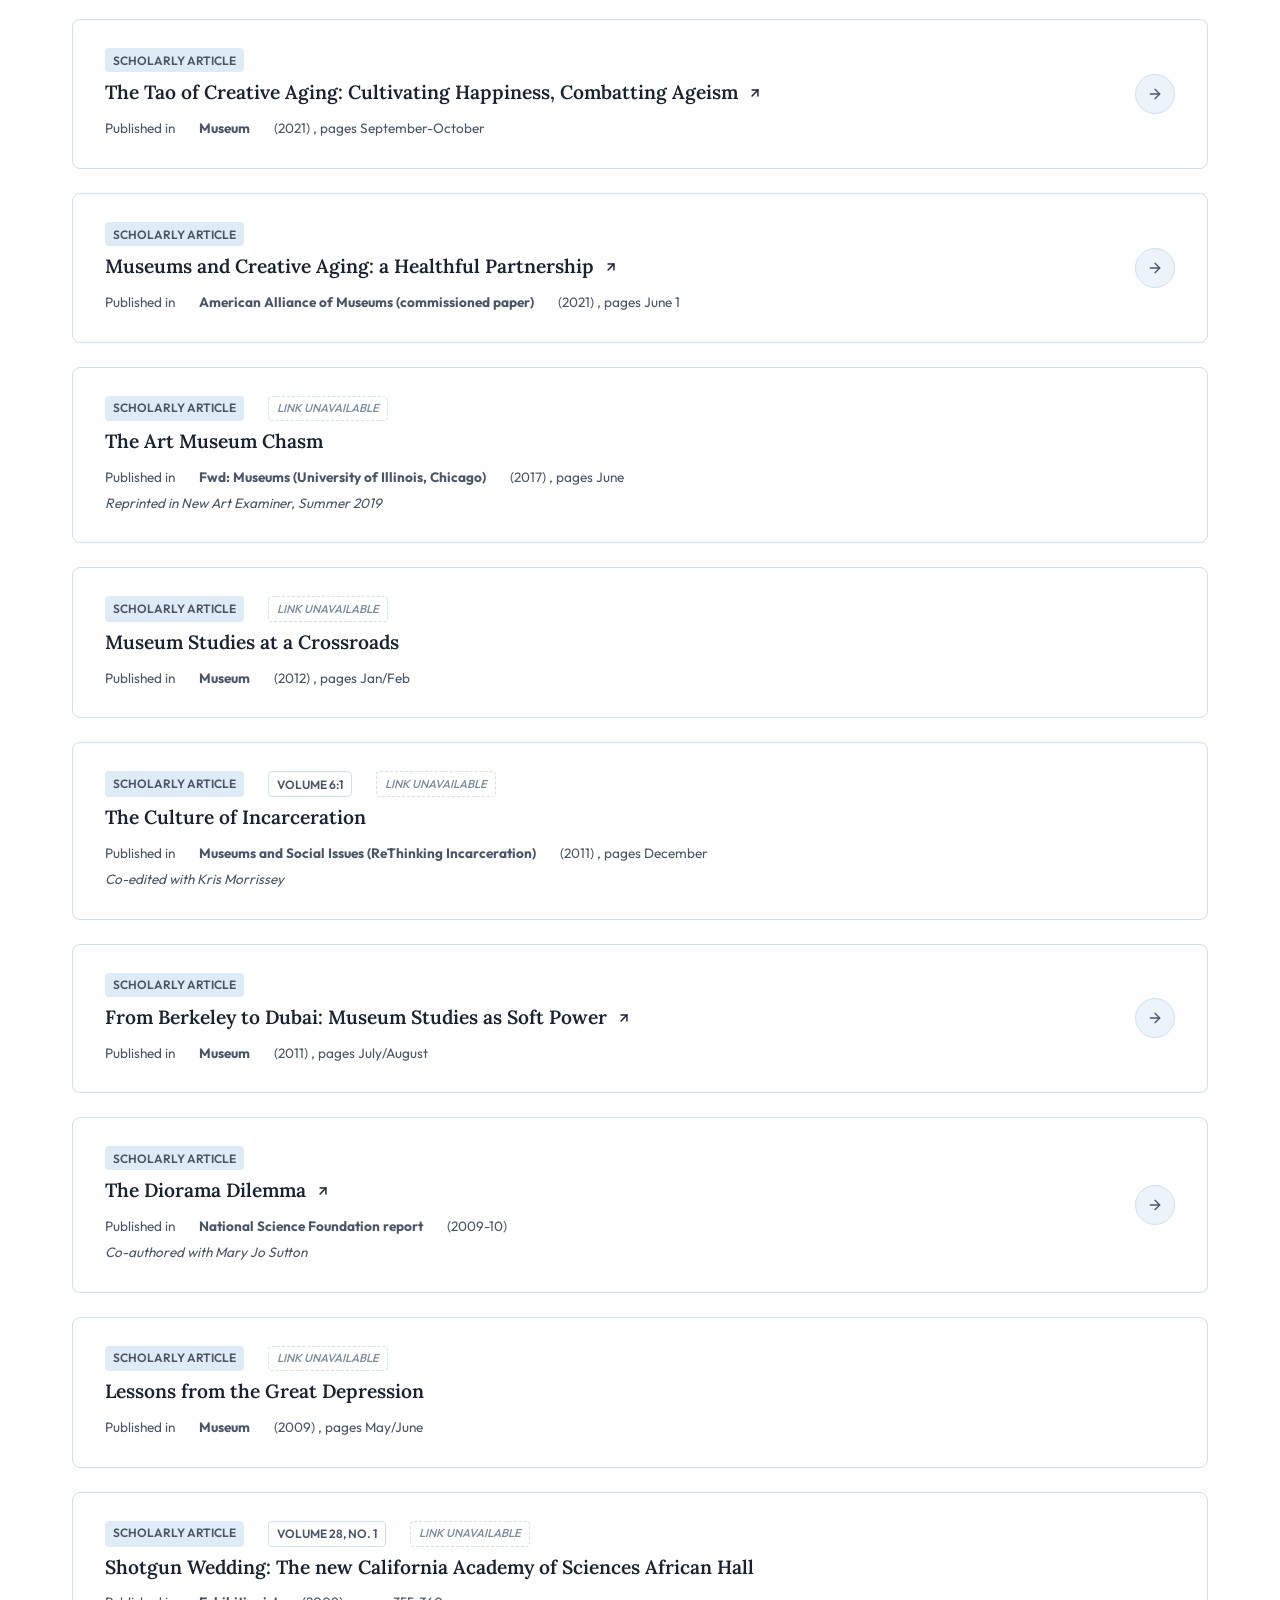
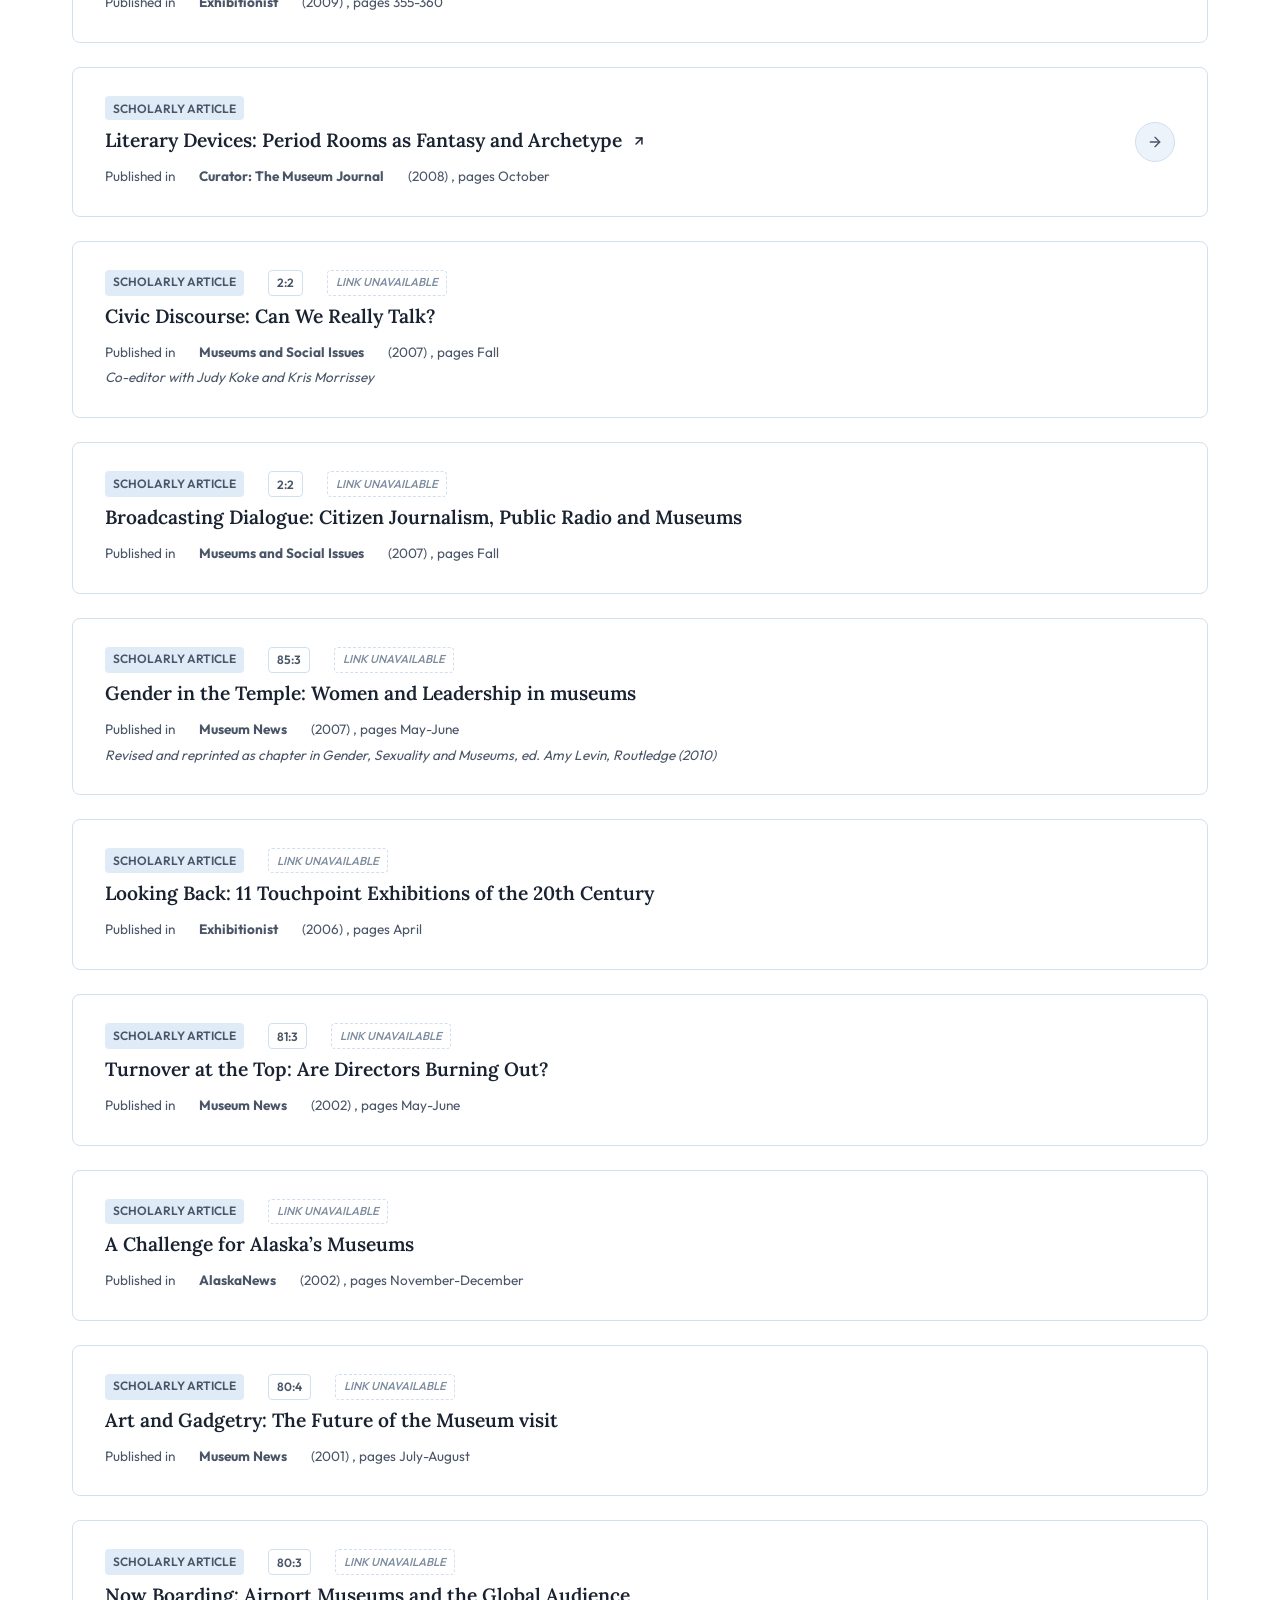
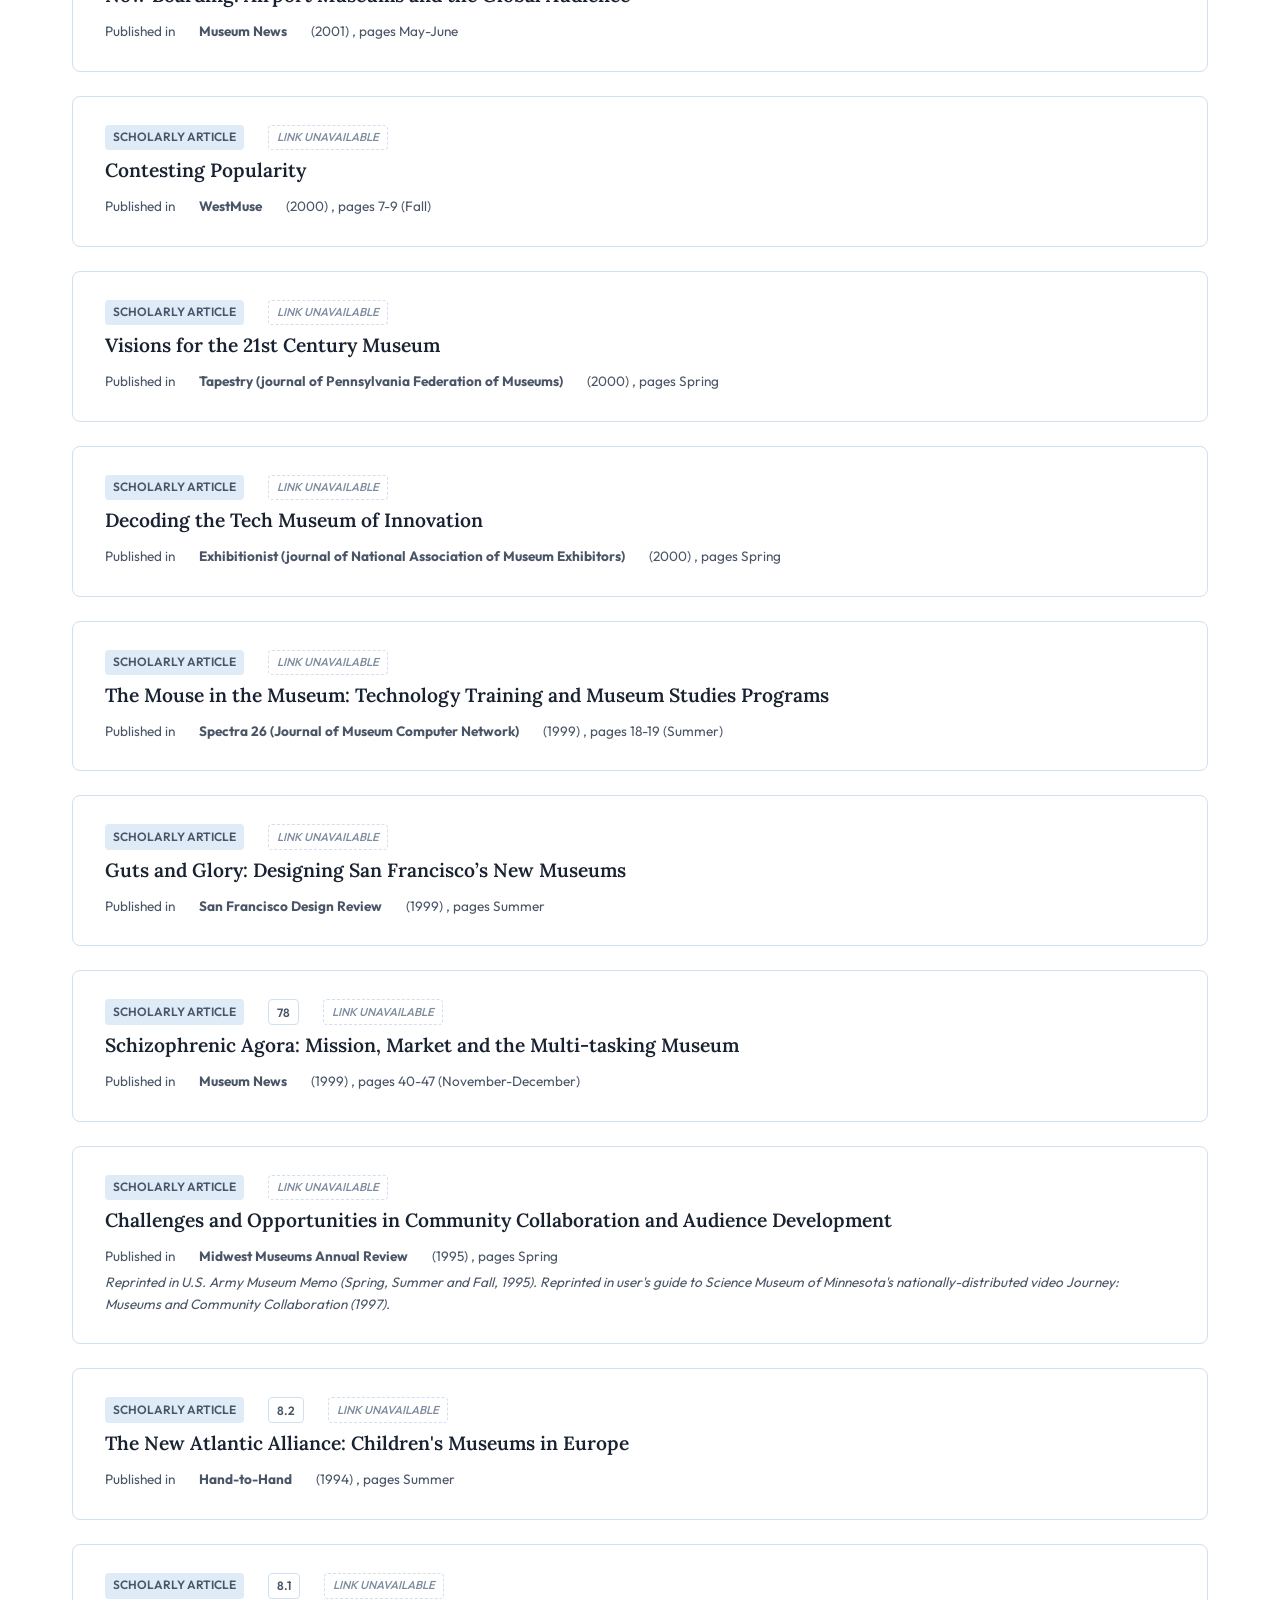
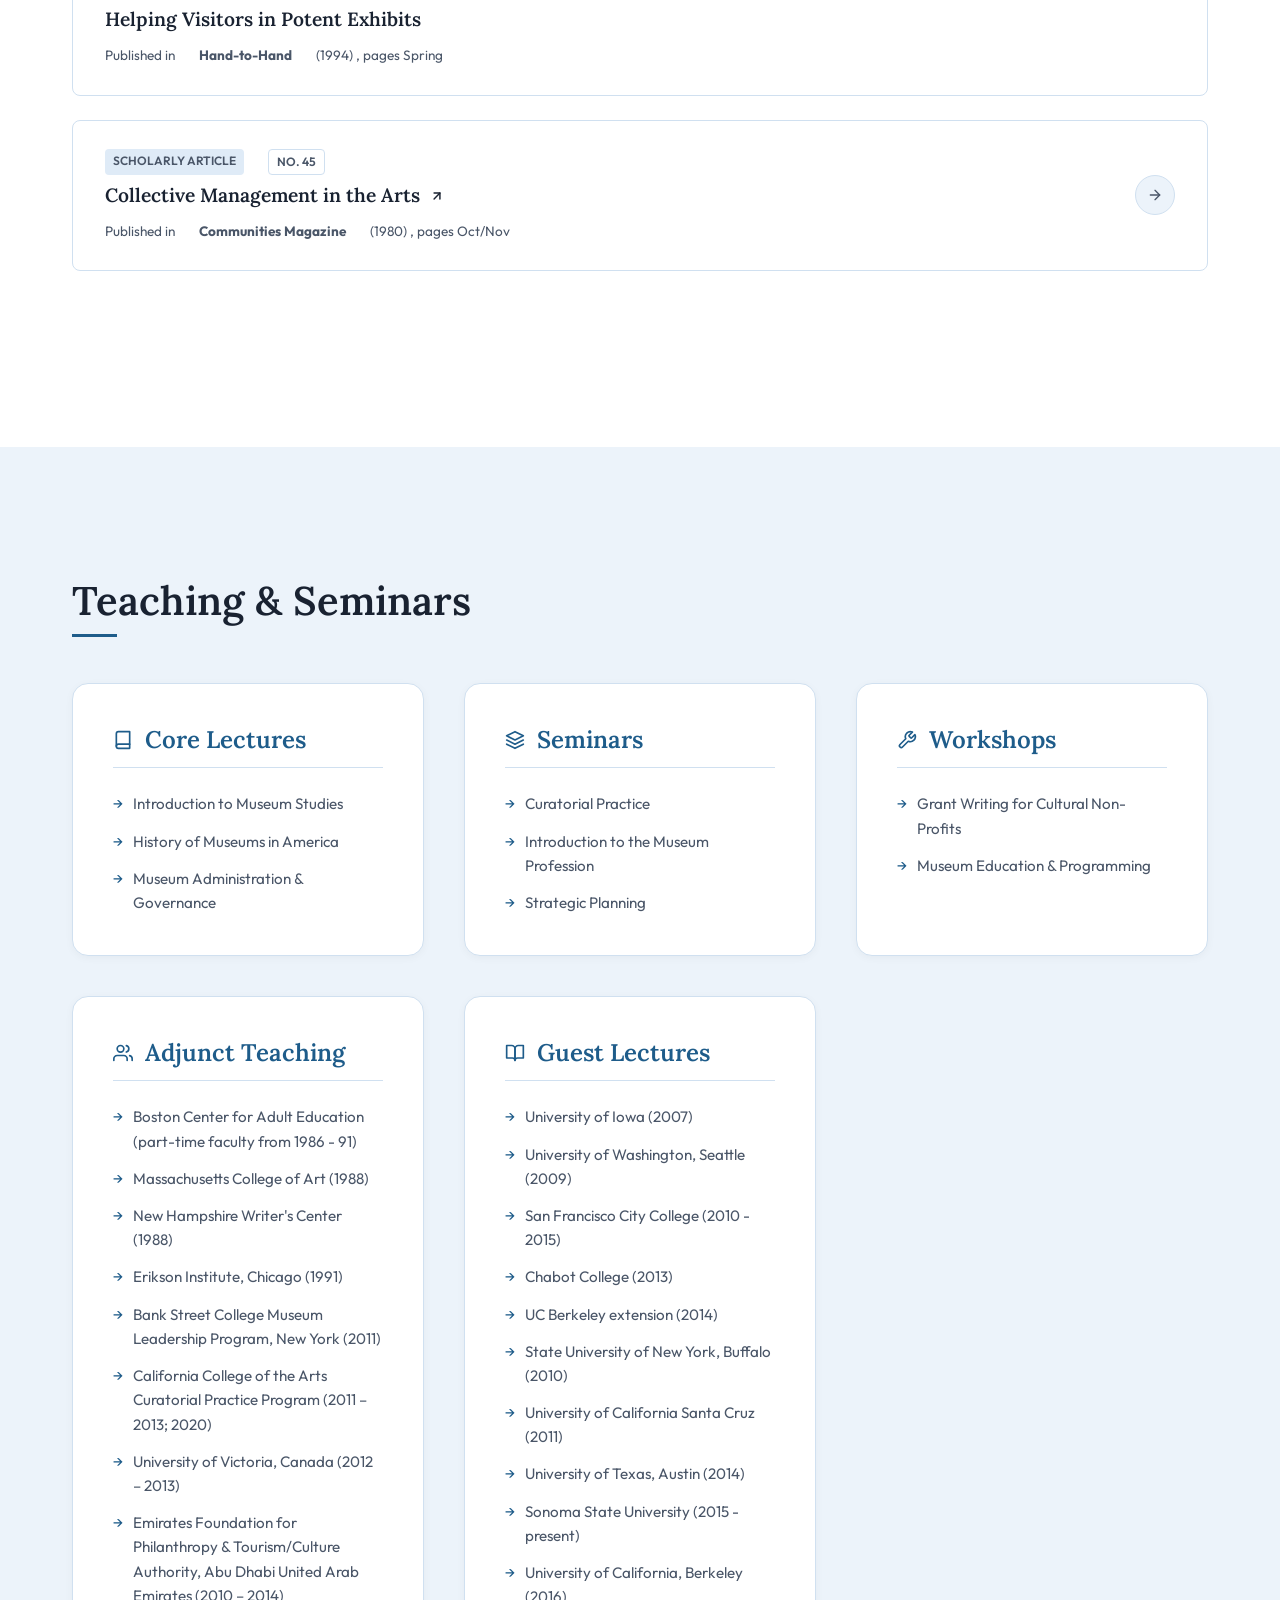
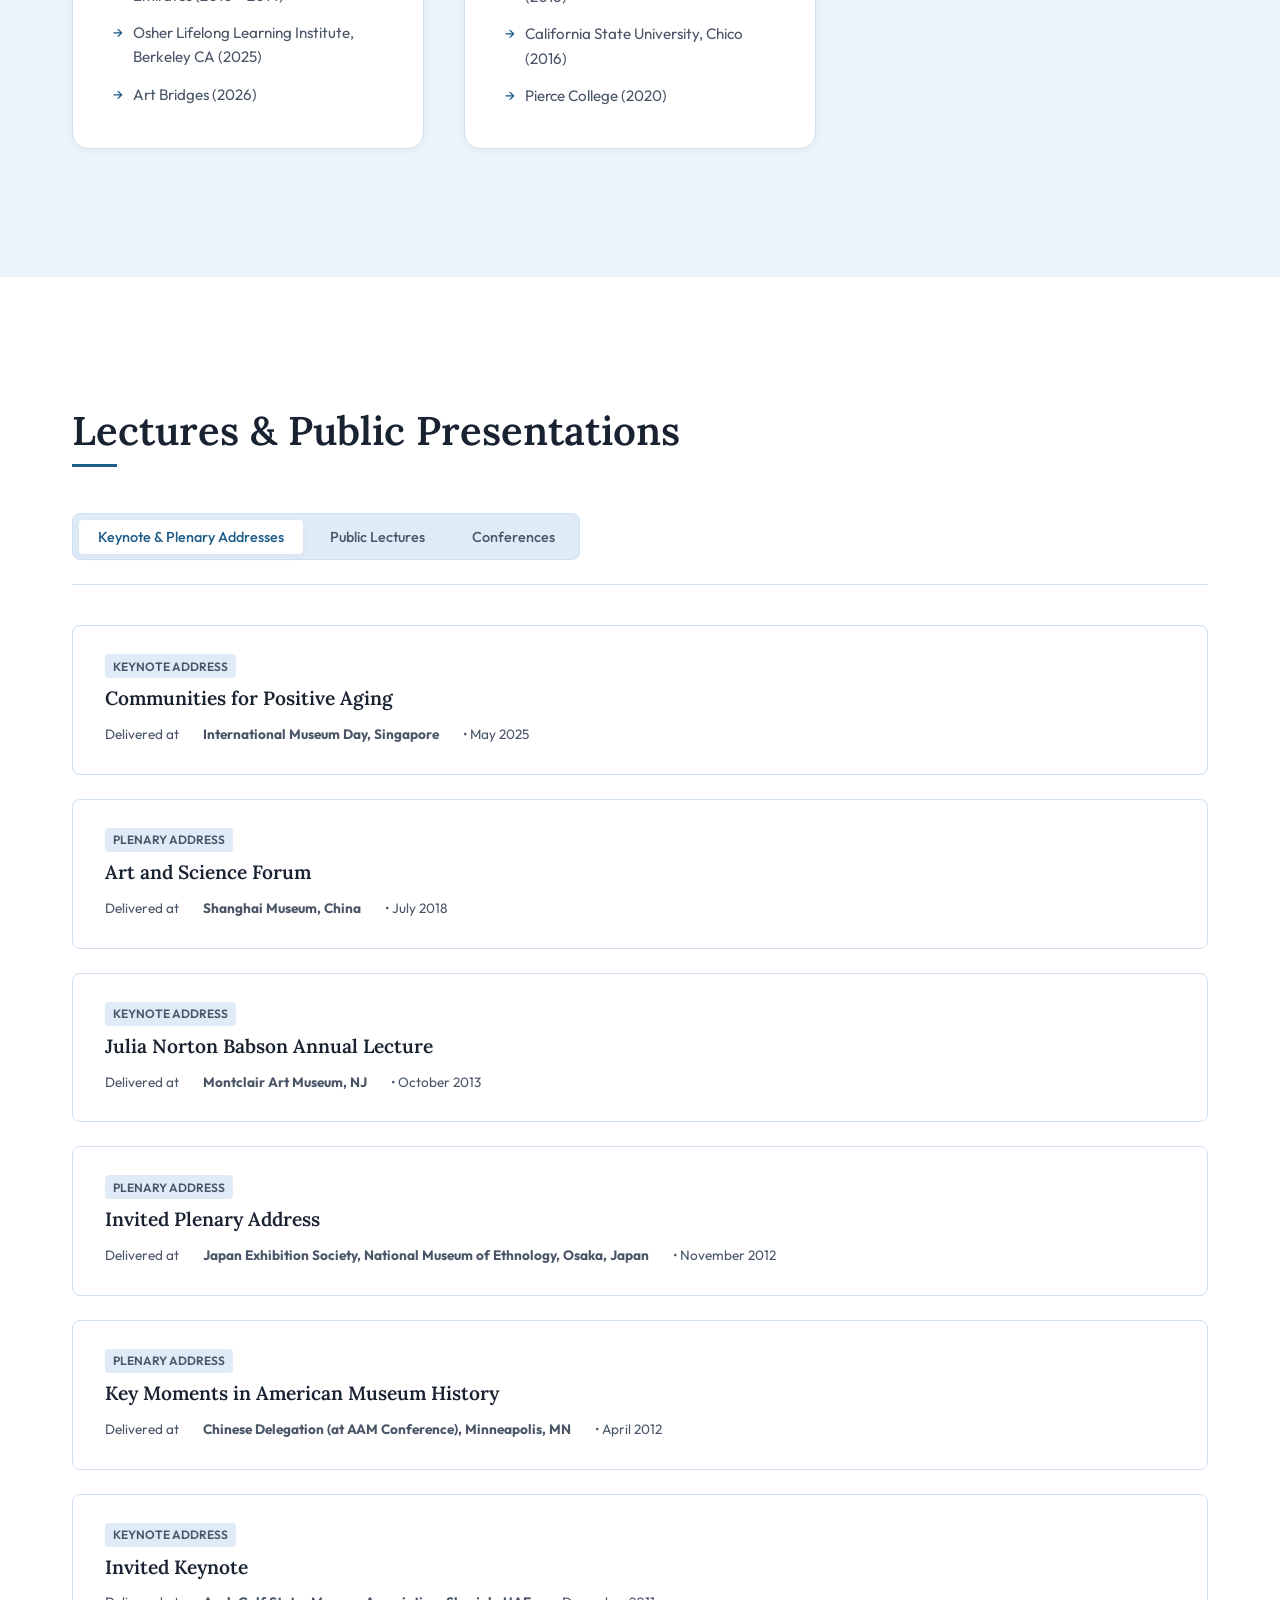
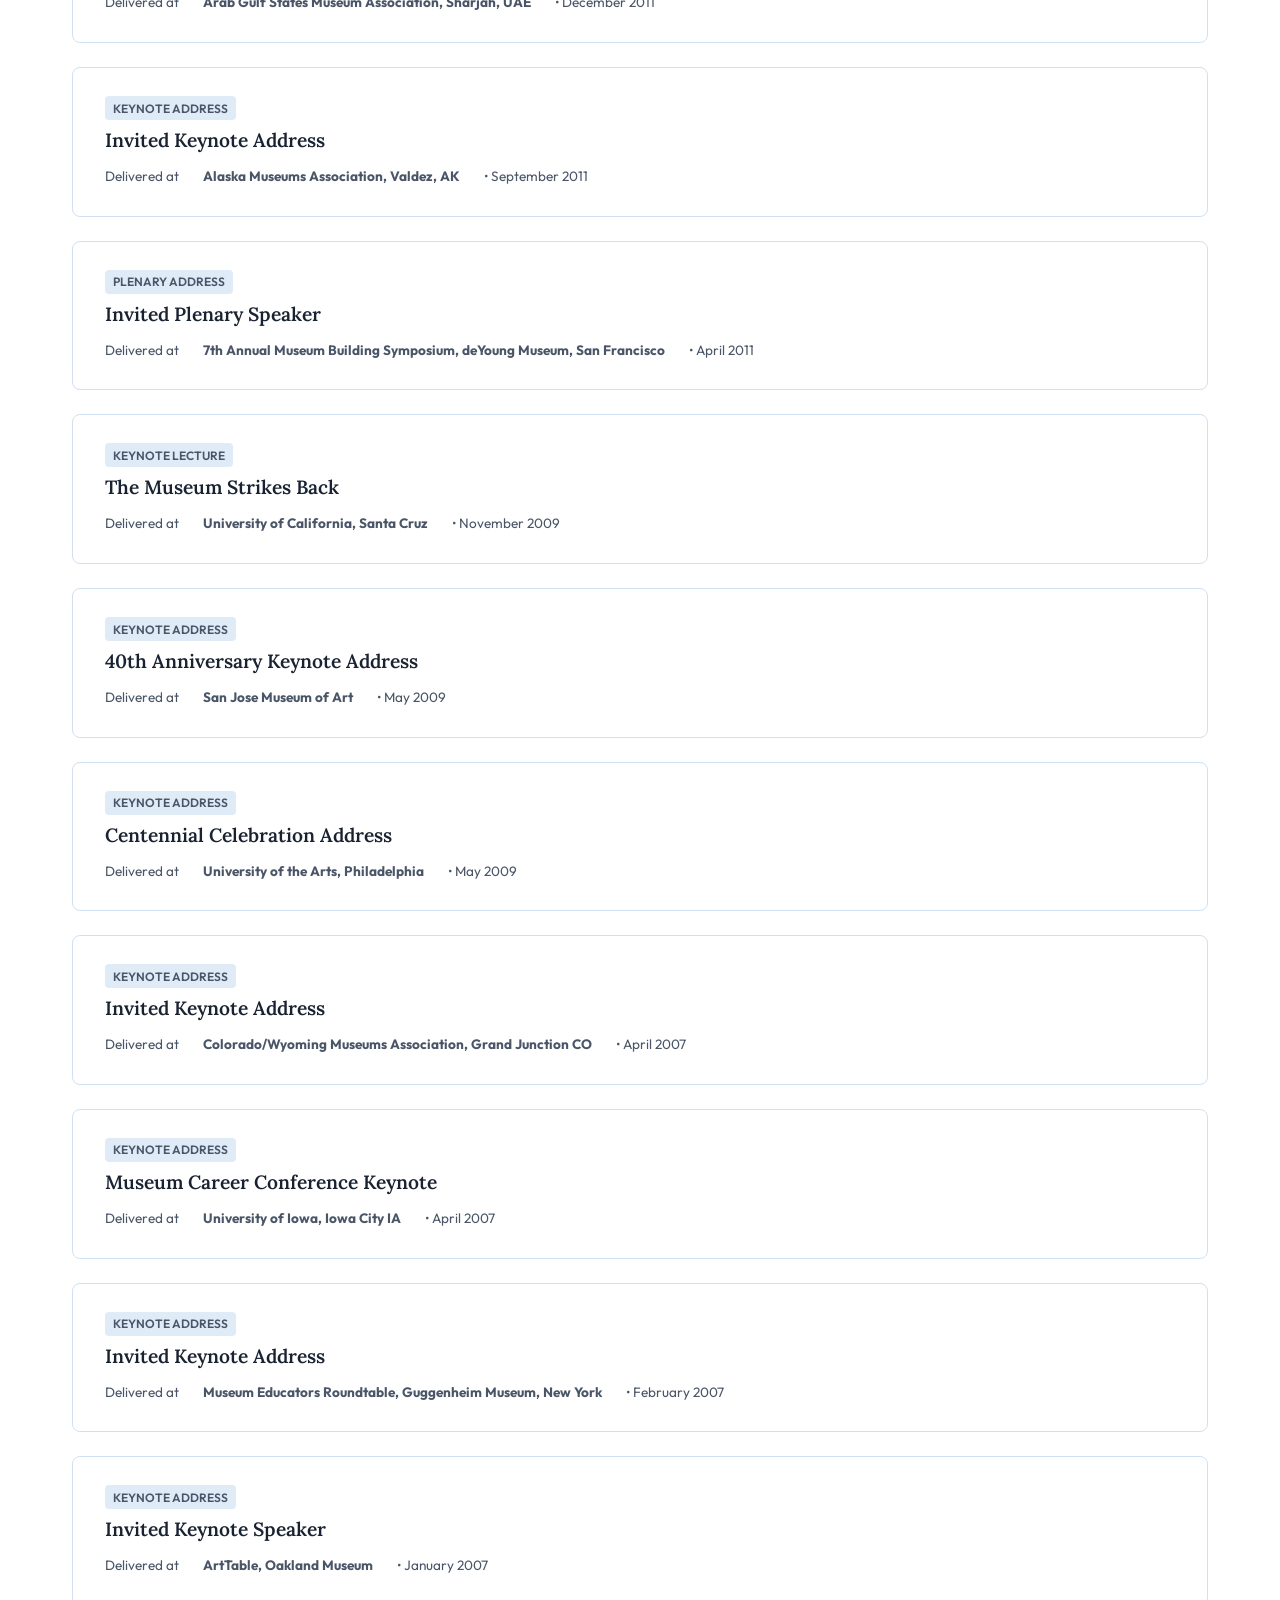
==== commit 20ac746f: "Add files via upload" ====
--- a/index.html
+++ b/index.html
@@ -1229,7 +1229,7 @@
           <div class="hero-meta">
             <div class="meta-item">
               <svg xmlns="http://www.w3.org/2000/svg" width="16" height="16" viewBox="0 0 24 24" fill="none" stroke="currentColor" stroke-width="2" stroke-linecap="round" stroke-linejoin="round"><path d="M4 4h16c1.1 0 2 .9 2 2v12c0 1.1-.9 2-2 2H4c-1.1 0-2-.9-2-2V6c0-1.1.9-2 2-2z"></path><polyline points="22,6 12,13 2,6"></polyline></svg>
-              <a href="mailto:mschwarzer@usfca.edu">mschwarzer@usfca.edu</a>
+              <a href="mailto:mschwarzer@gmail.com">mschwarzer@gmail.com</a>
             </div>
             <div class="meta-item">
               <svg xmlns="http://www.w3.org/2000/svg" width="16" height="16" viewBox="0 0 24 24" fill="none" stroke="currentColor" stroke-width="2" stroke-linecap="round" stroke-linejoin="round"><path d="M21 10c0 7-9 13-9 13s-9-6-9-13a9 9 0 0 1 18 0z"></path><circle cx="12" cy="10" r="3"></circle></svg>
@@ -1430,10 +1430,7 @@
           <h4 class="footer-title">Contact Channels</h4>
           <div class="footer-contact-info">
             <p>
-              <strong>Primary:</strong> <a href="mailto:mschwarzer@usfca.edu">mschwarzer@usfca.edu</a>
-            </p>
-            <p>
-              <strong>Alternative:</strong> <a href="mailto:Marjorie.Schwarzer@gmail.com">Marjorie.Schwarzer@gmail.com</a>
+              <a href="mailto:mschwarzer@gmail.com">mschwarzer@gmail.com</a>
             </p>
           </div>
         </div>
@@ -1453,8 +1450,7 @@
     "title": "Museum Studies Educator, Author & Critic",
     "subtitle": "Founding Administrative Director of the Museum Studies Graduate Program at the University of San Francisco (USF)",
     "emails": [
-      "mschwarzer@usfca.edu",
-      "Marjorie.Schwarzer@gmail.com"
+      "mschwarzer@gmail.com"
     ],
     "bio": "Marjorie Schwarzer is a prominent American museum studies educator, author, and critic. She served as the founding Administrative Director of the Museum Studies graduate program at the University of San Francisco (USF) until her retirement in 2020. Prior to USF, she chaired the Department of Museum Studies at John F. Kennedy University for over 15 years. Her research and publications focus on the history and evolution of museums in America, museology, and decolonization of cultural institutions. She was awarded the Western Museums Association (WMA) Leadership Award in 2018.",
     "external_links": [
